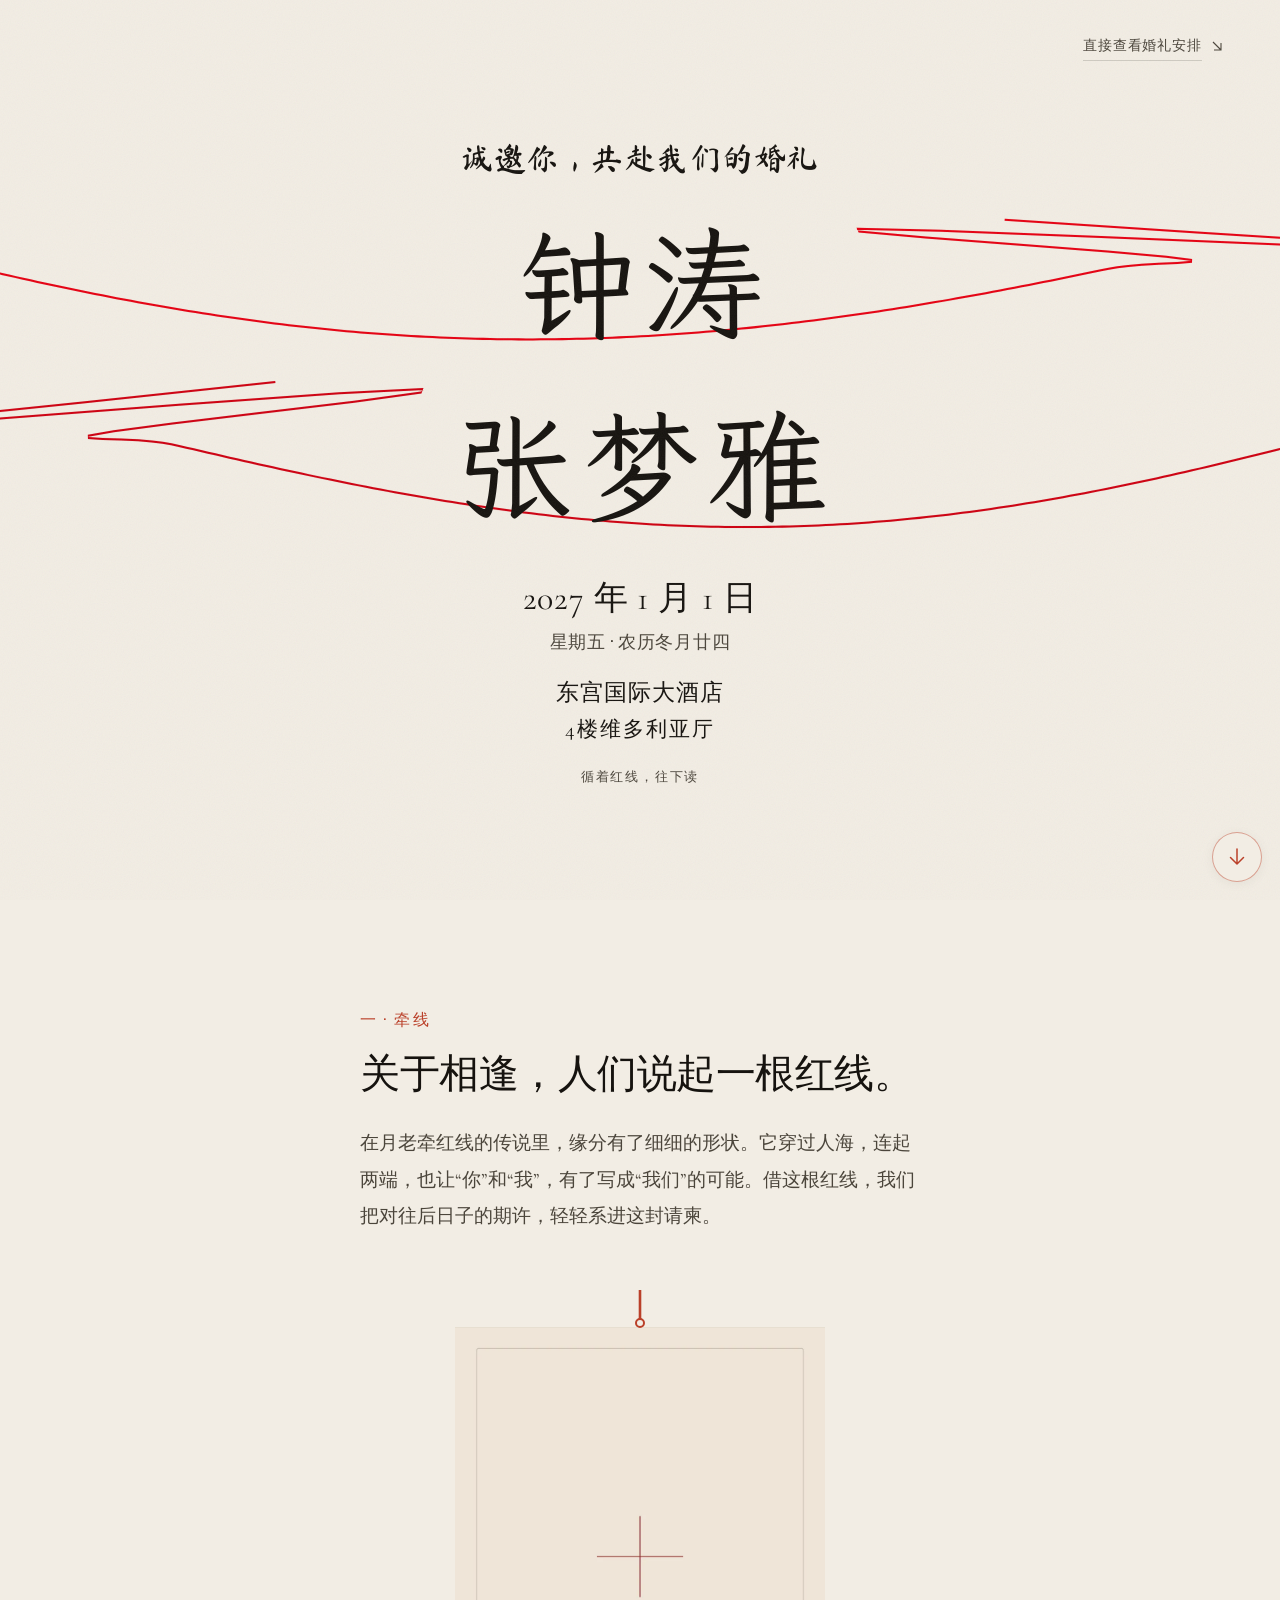
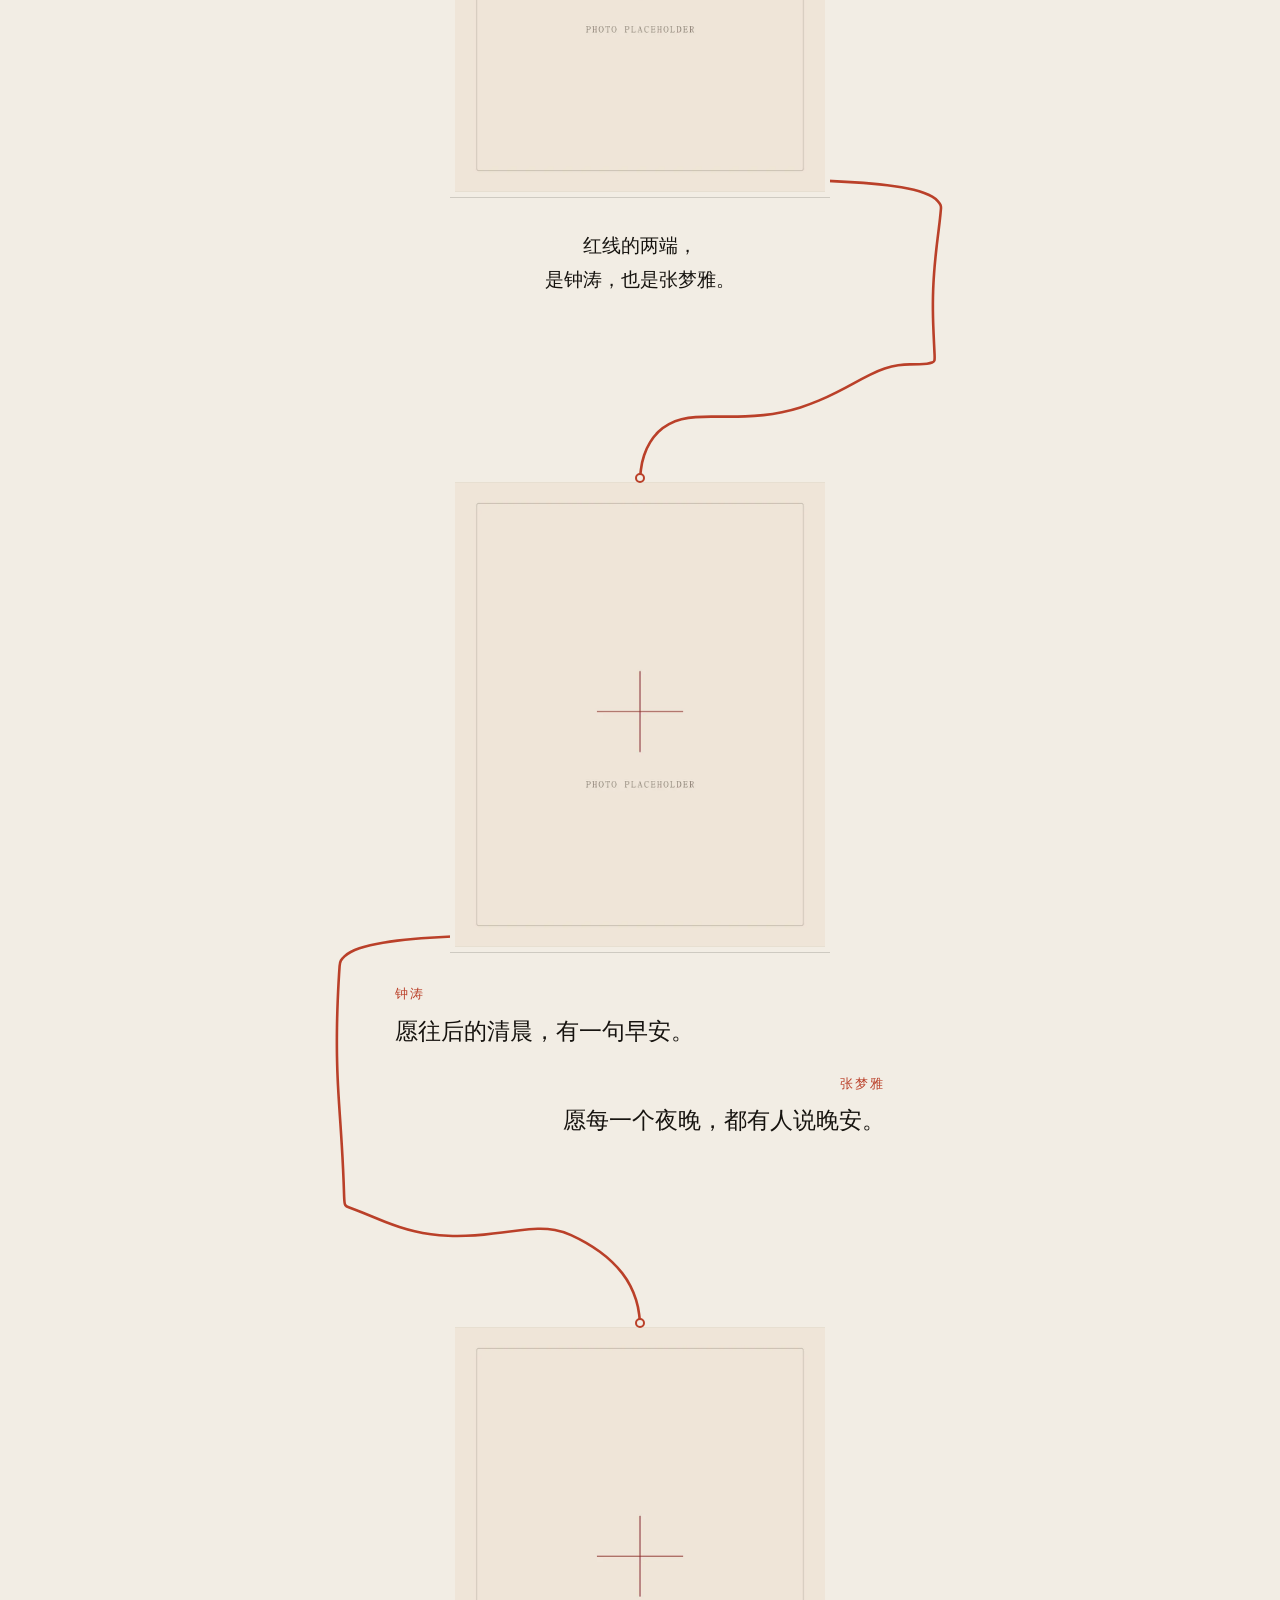
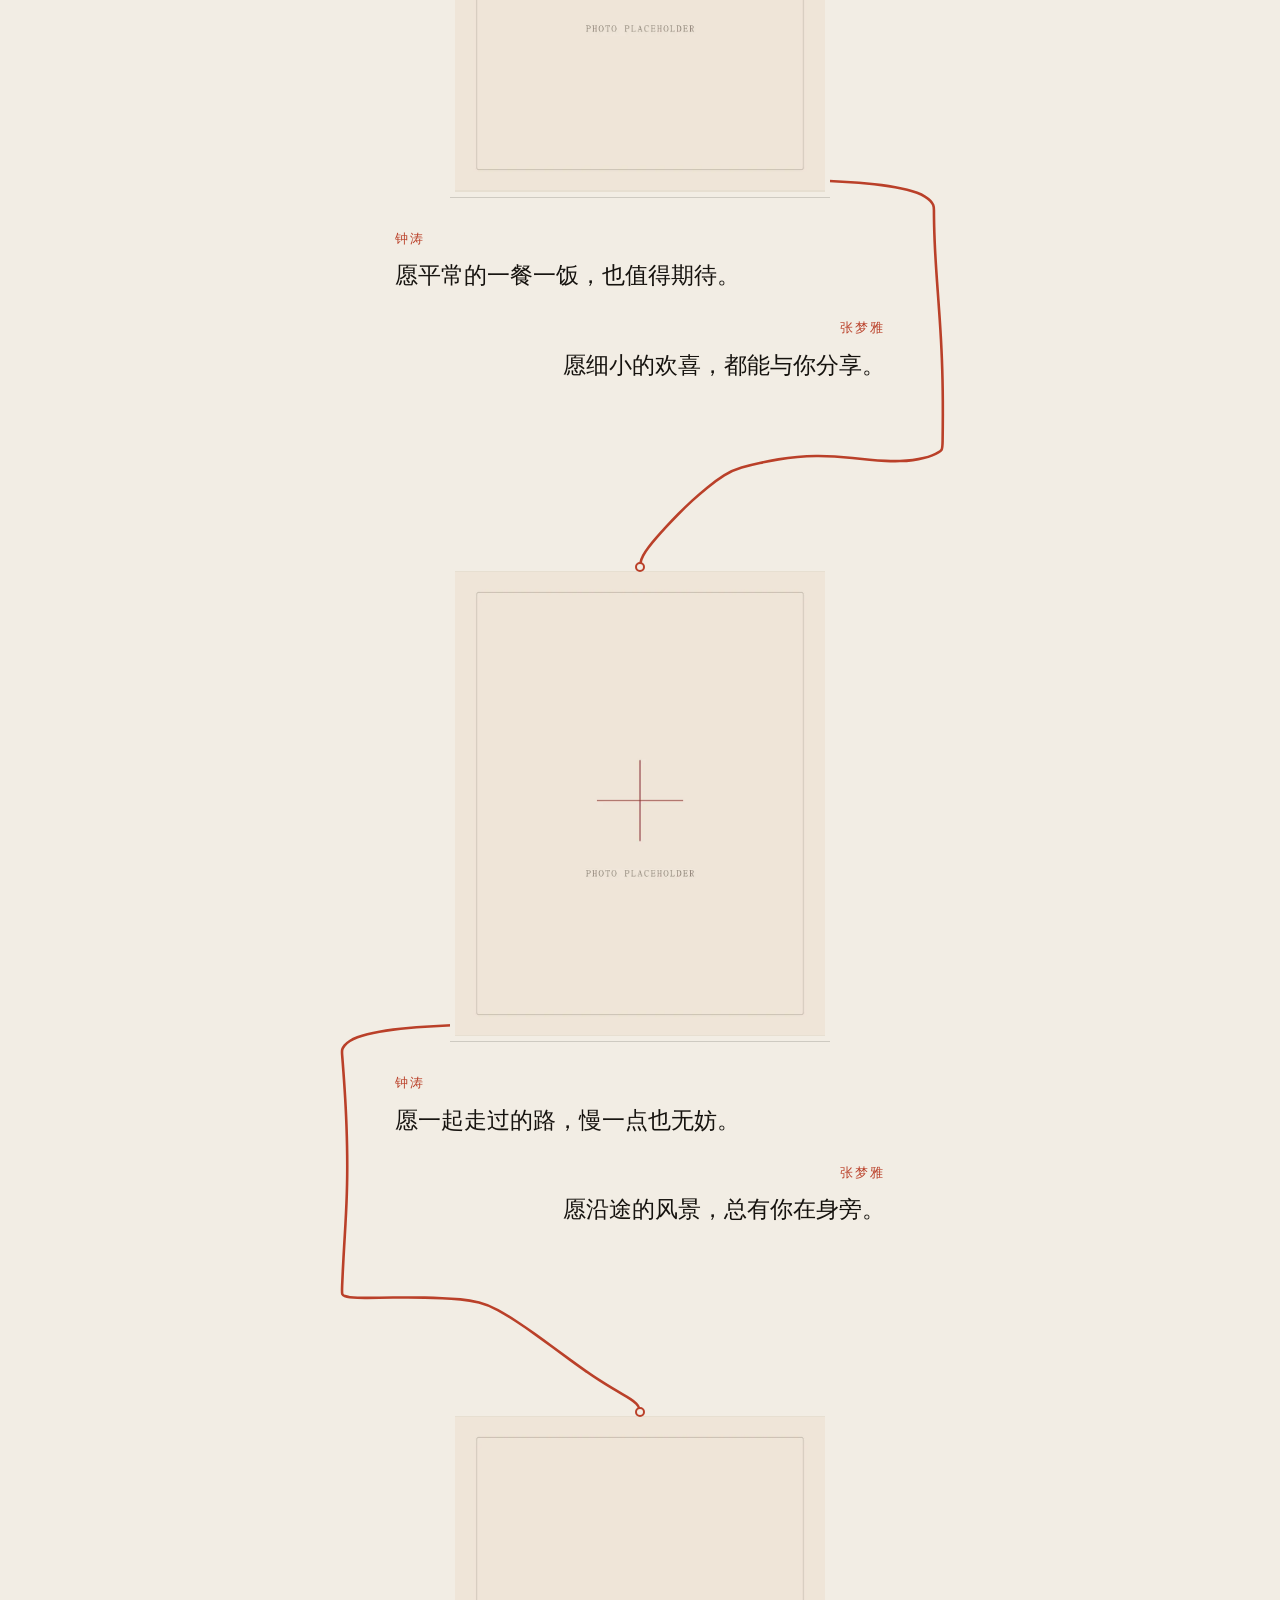
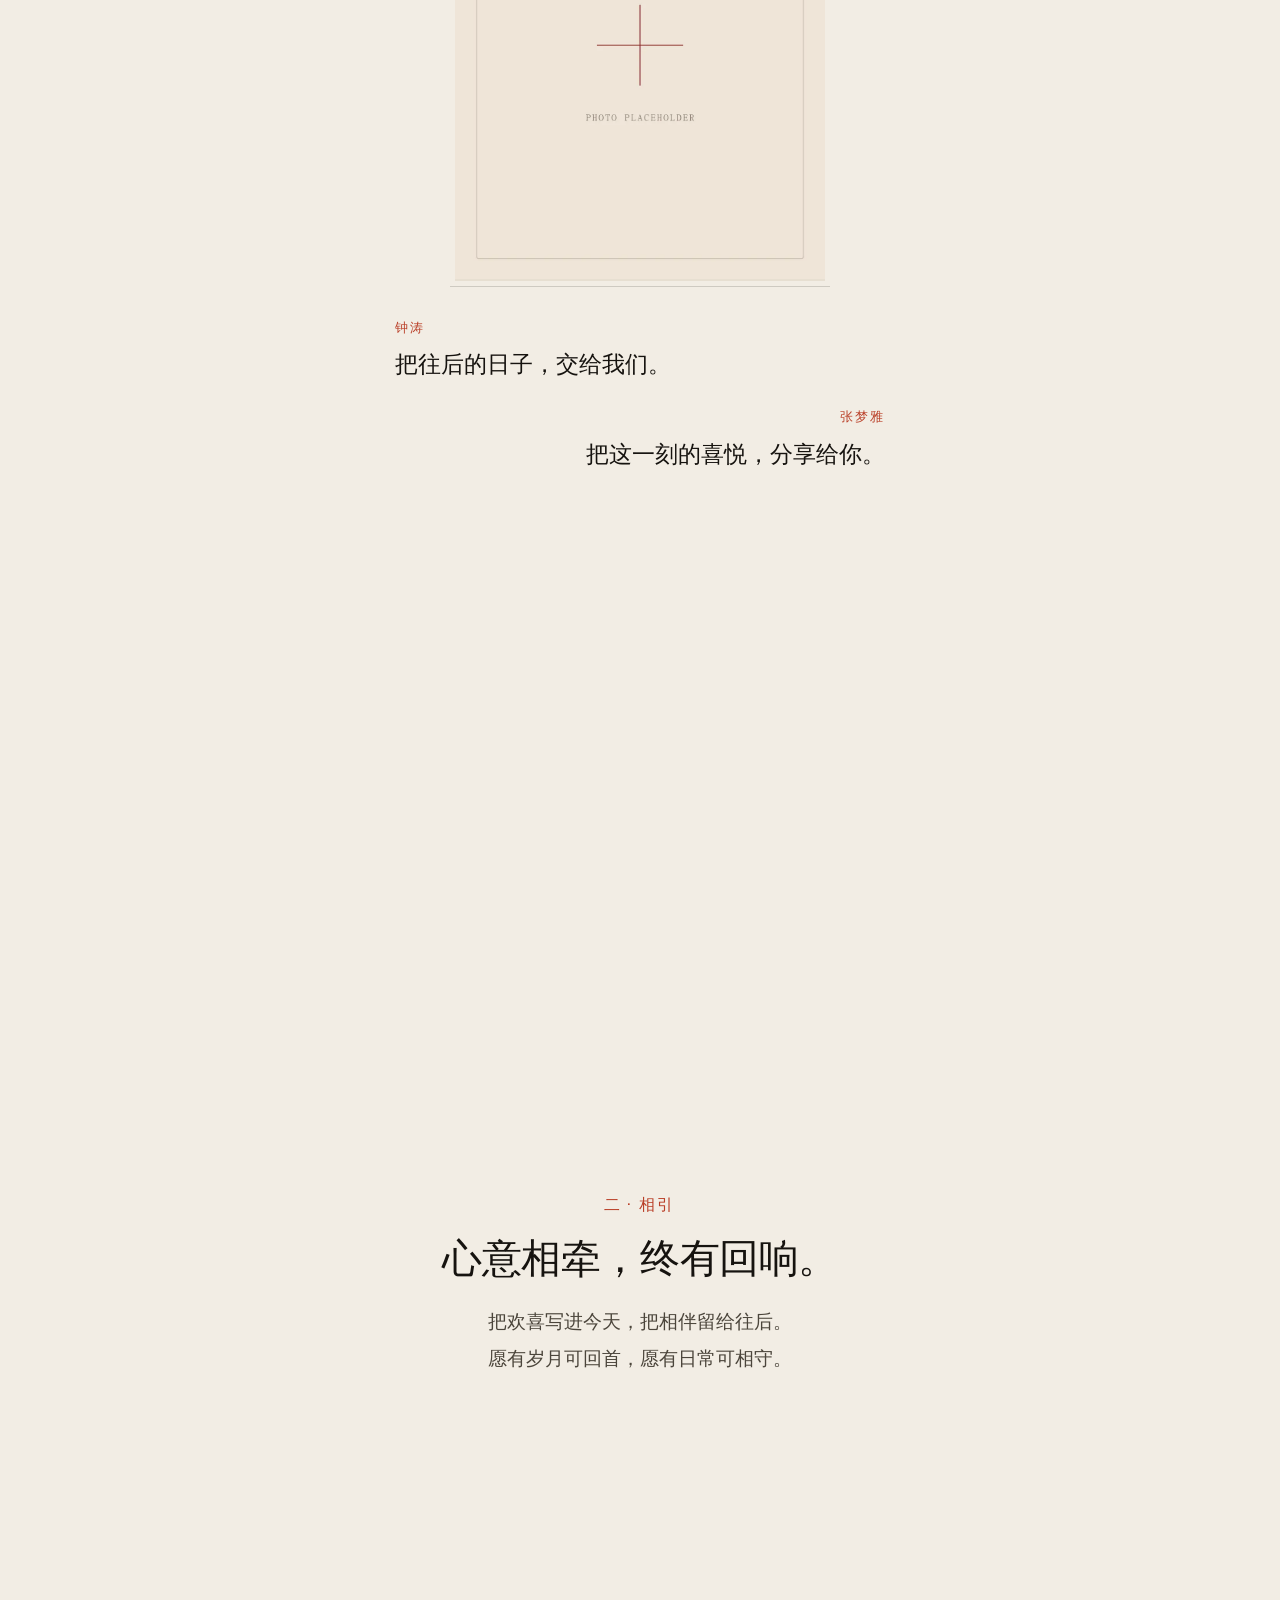
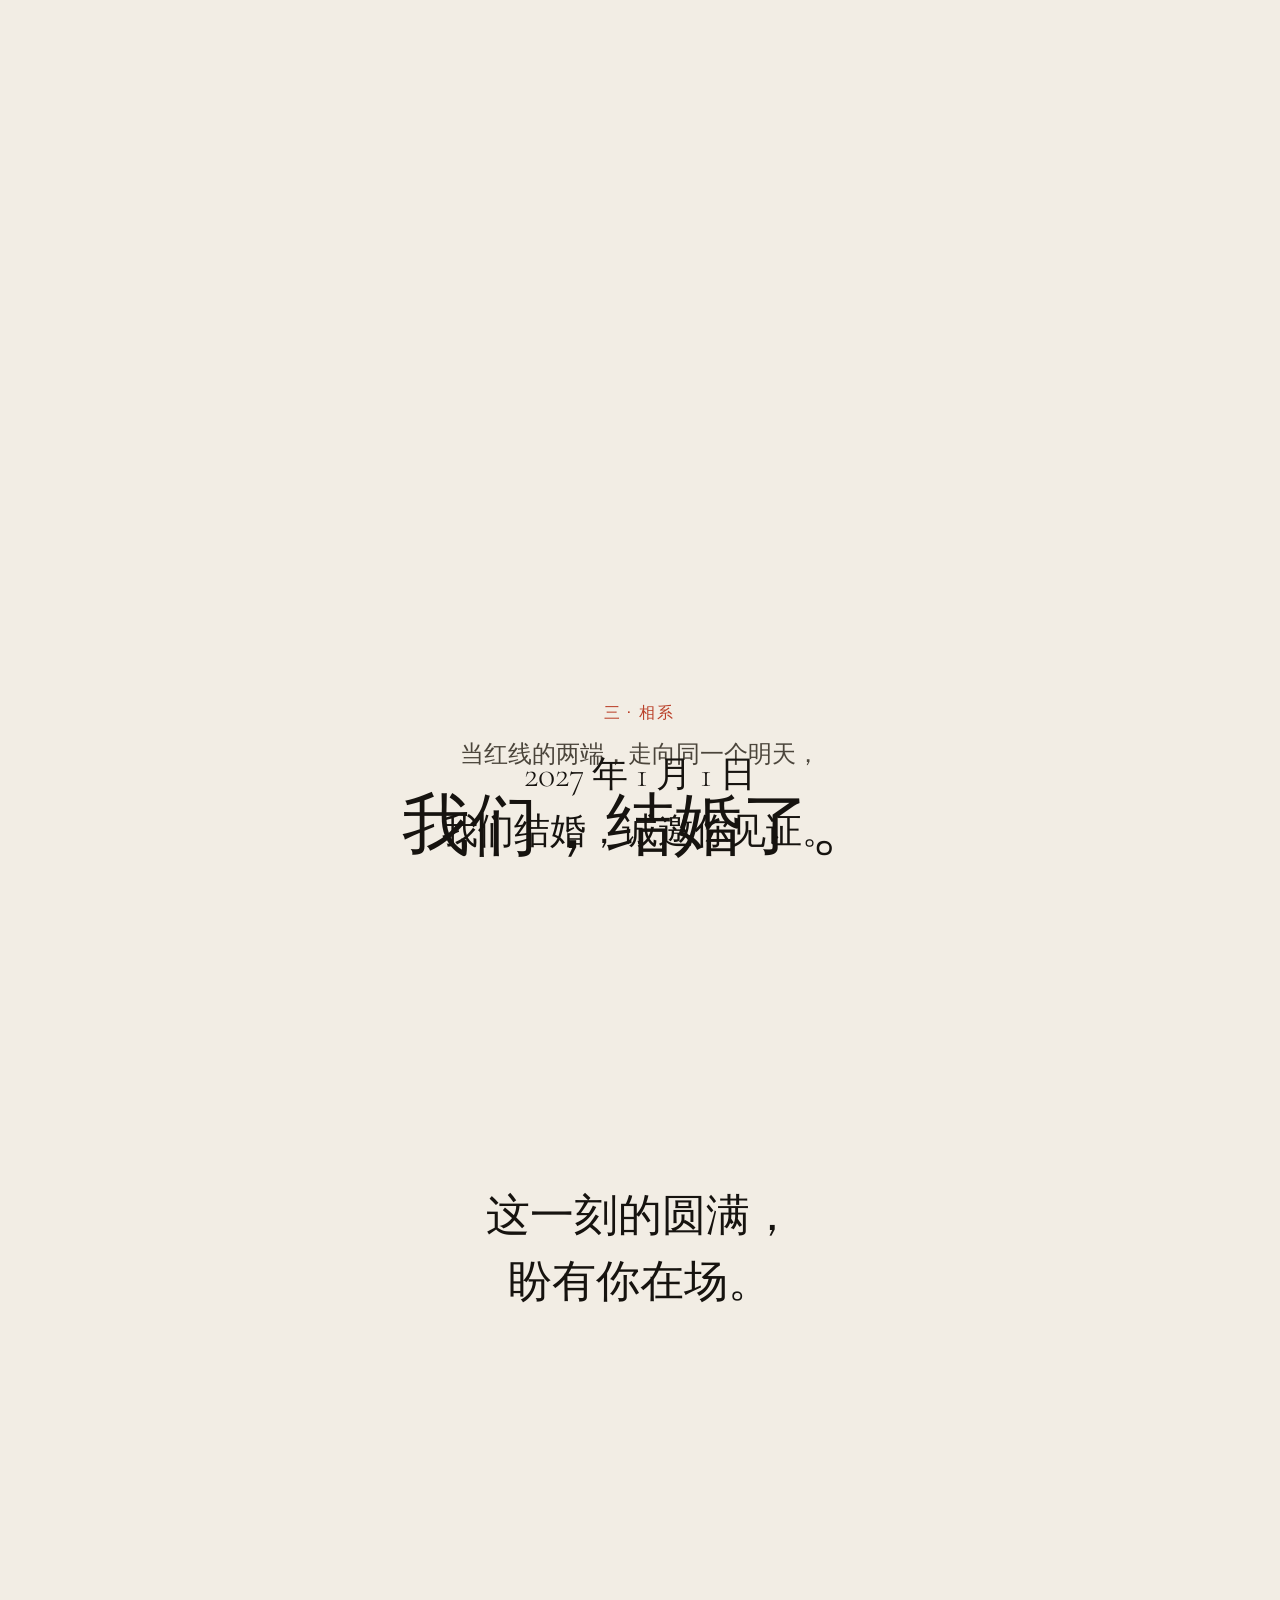
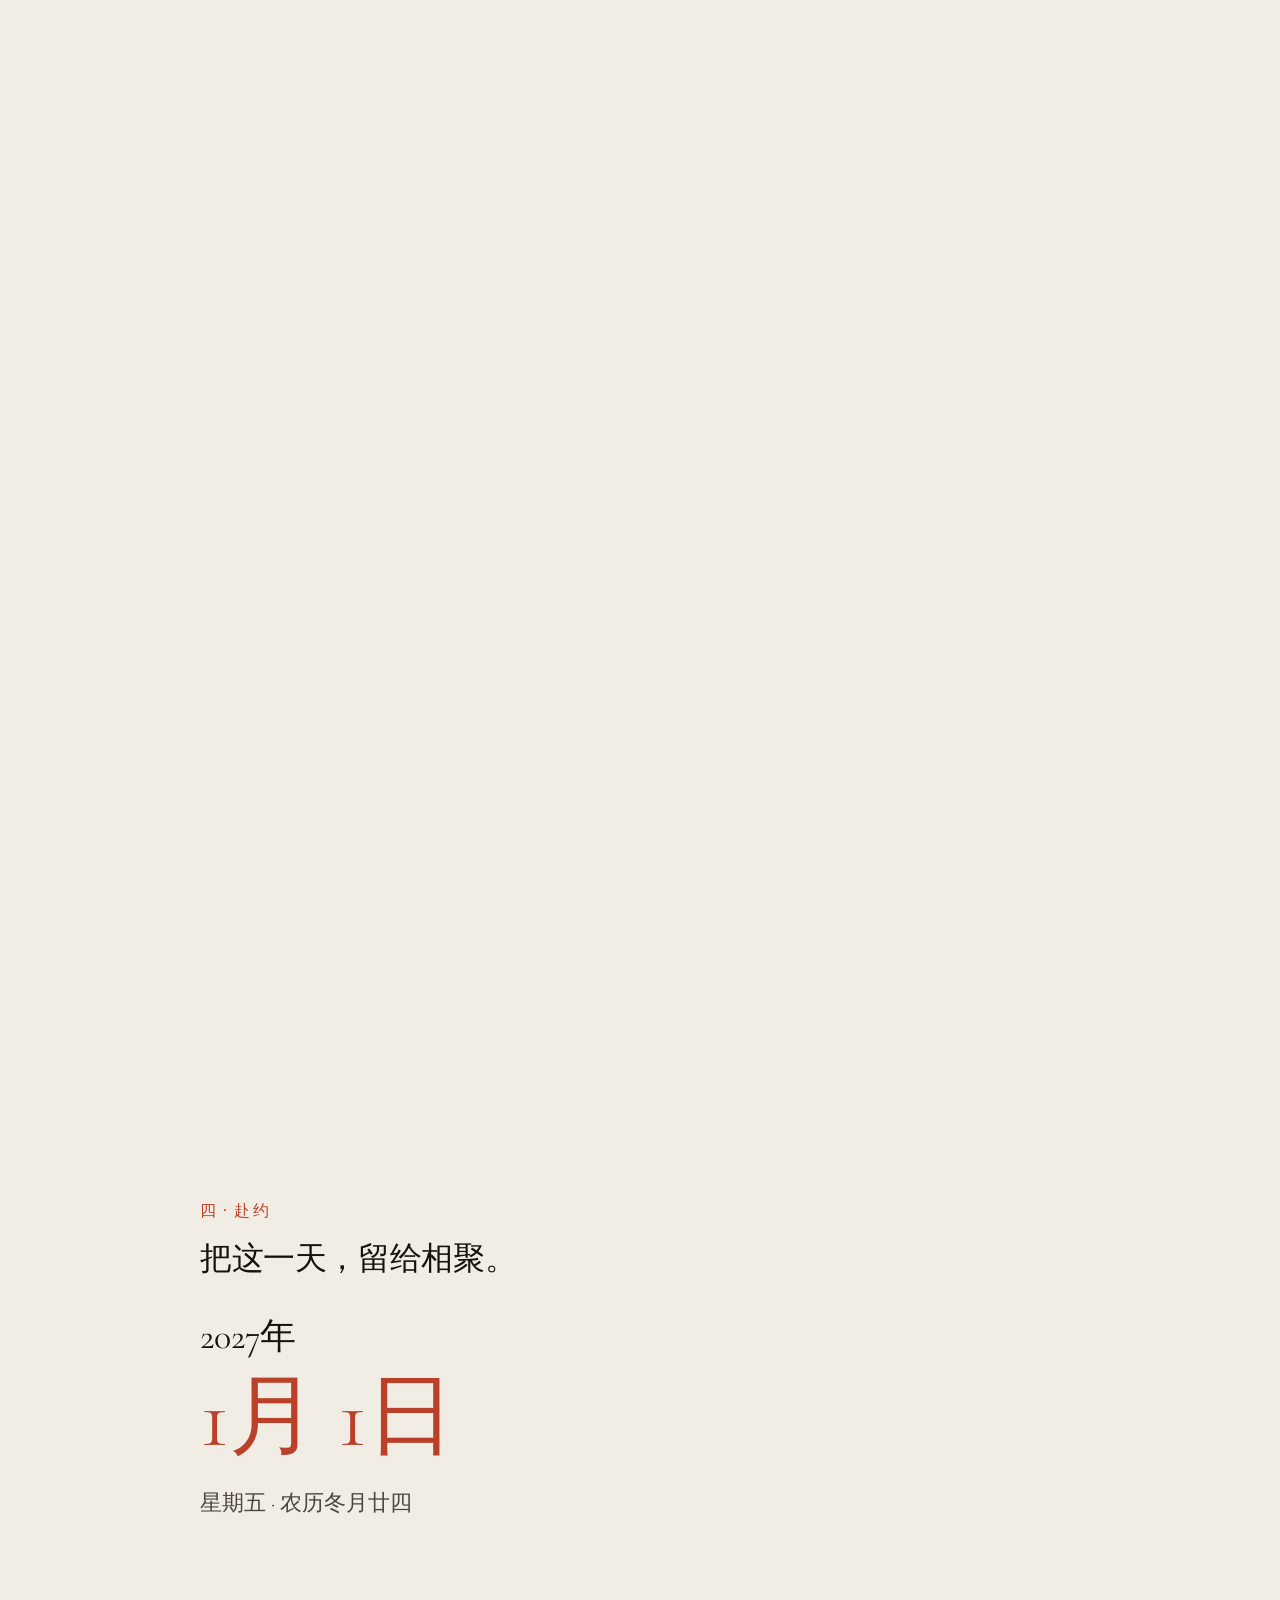
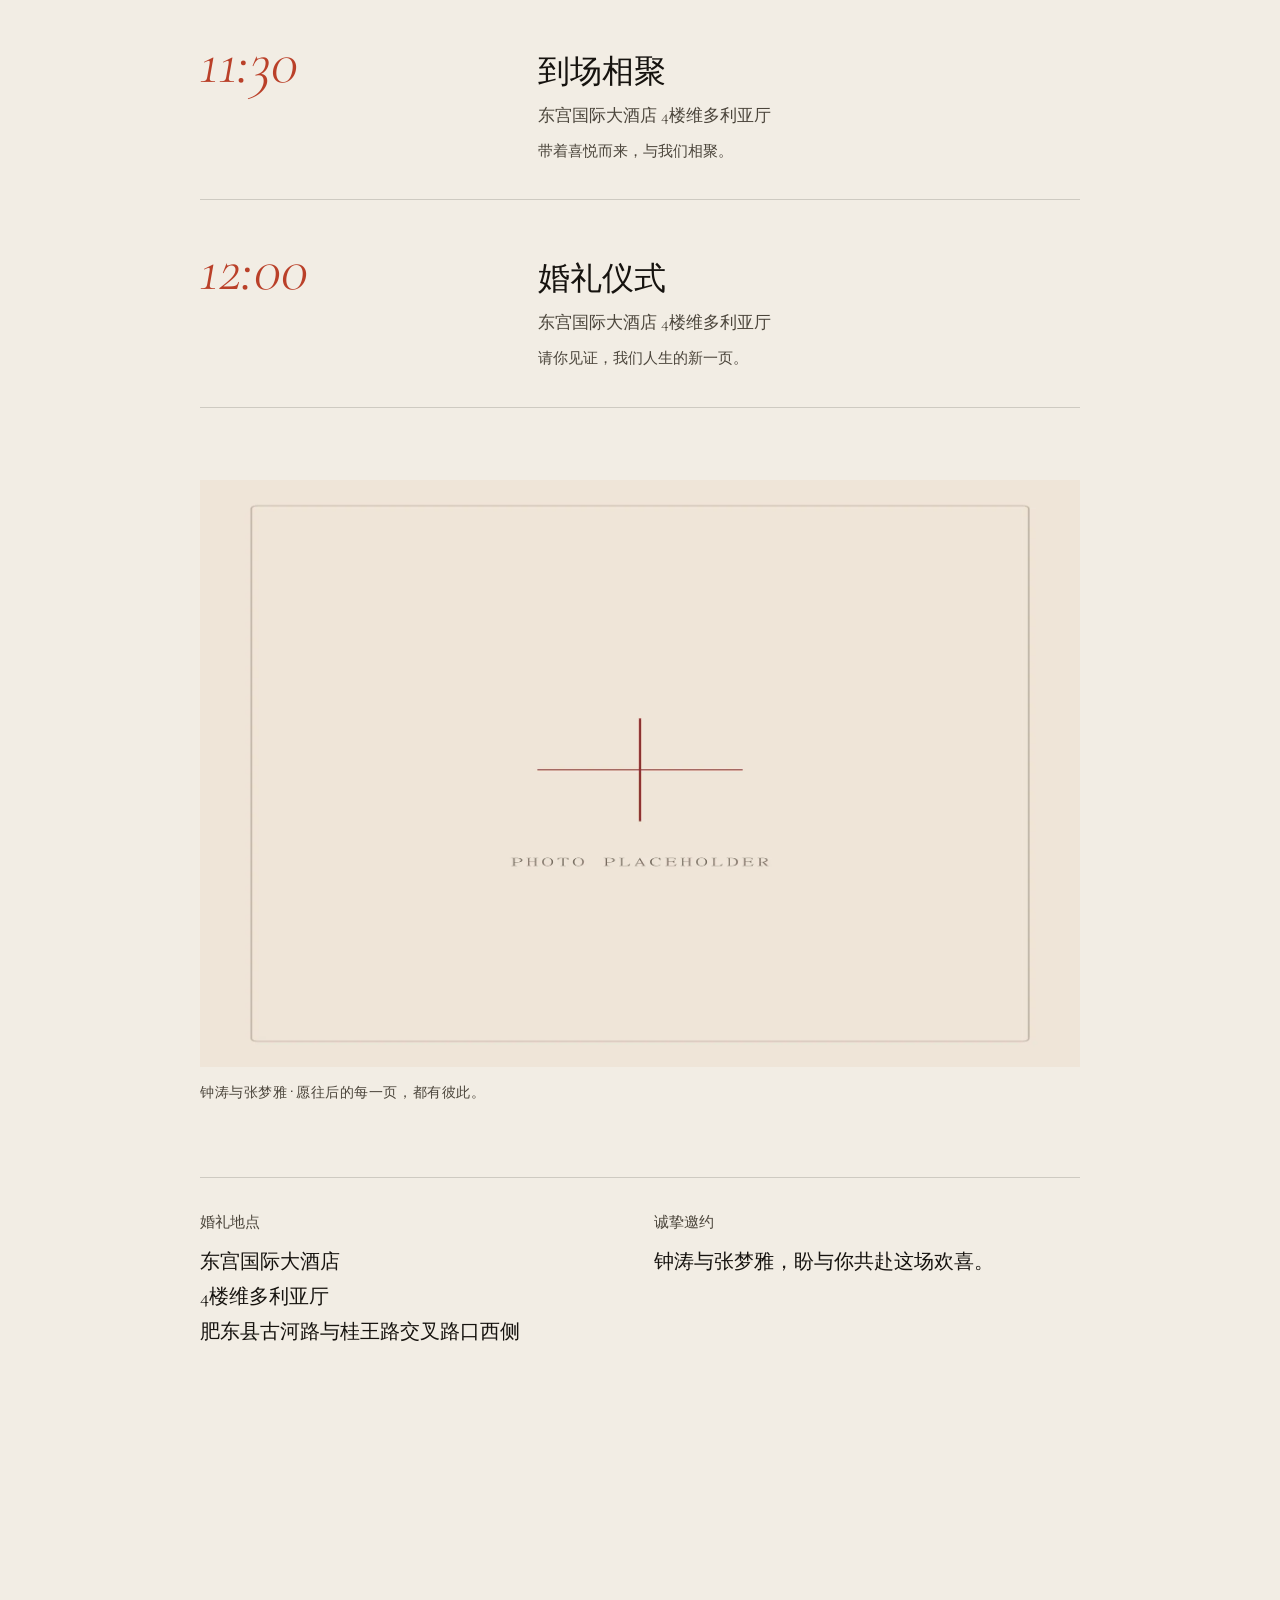
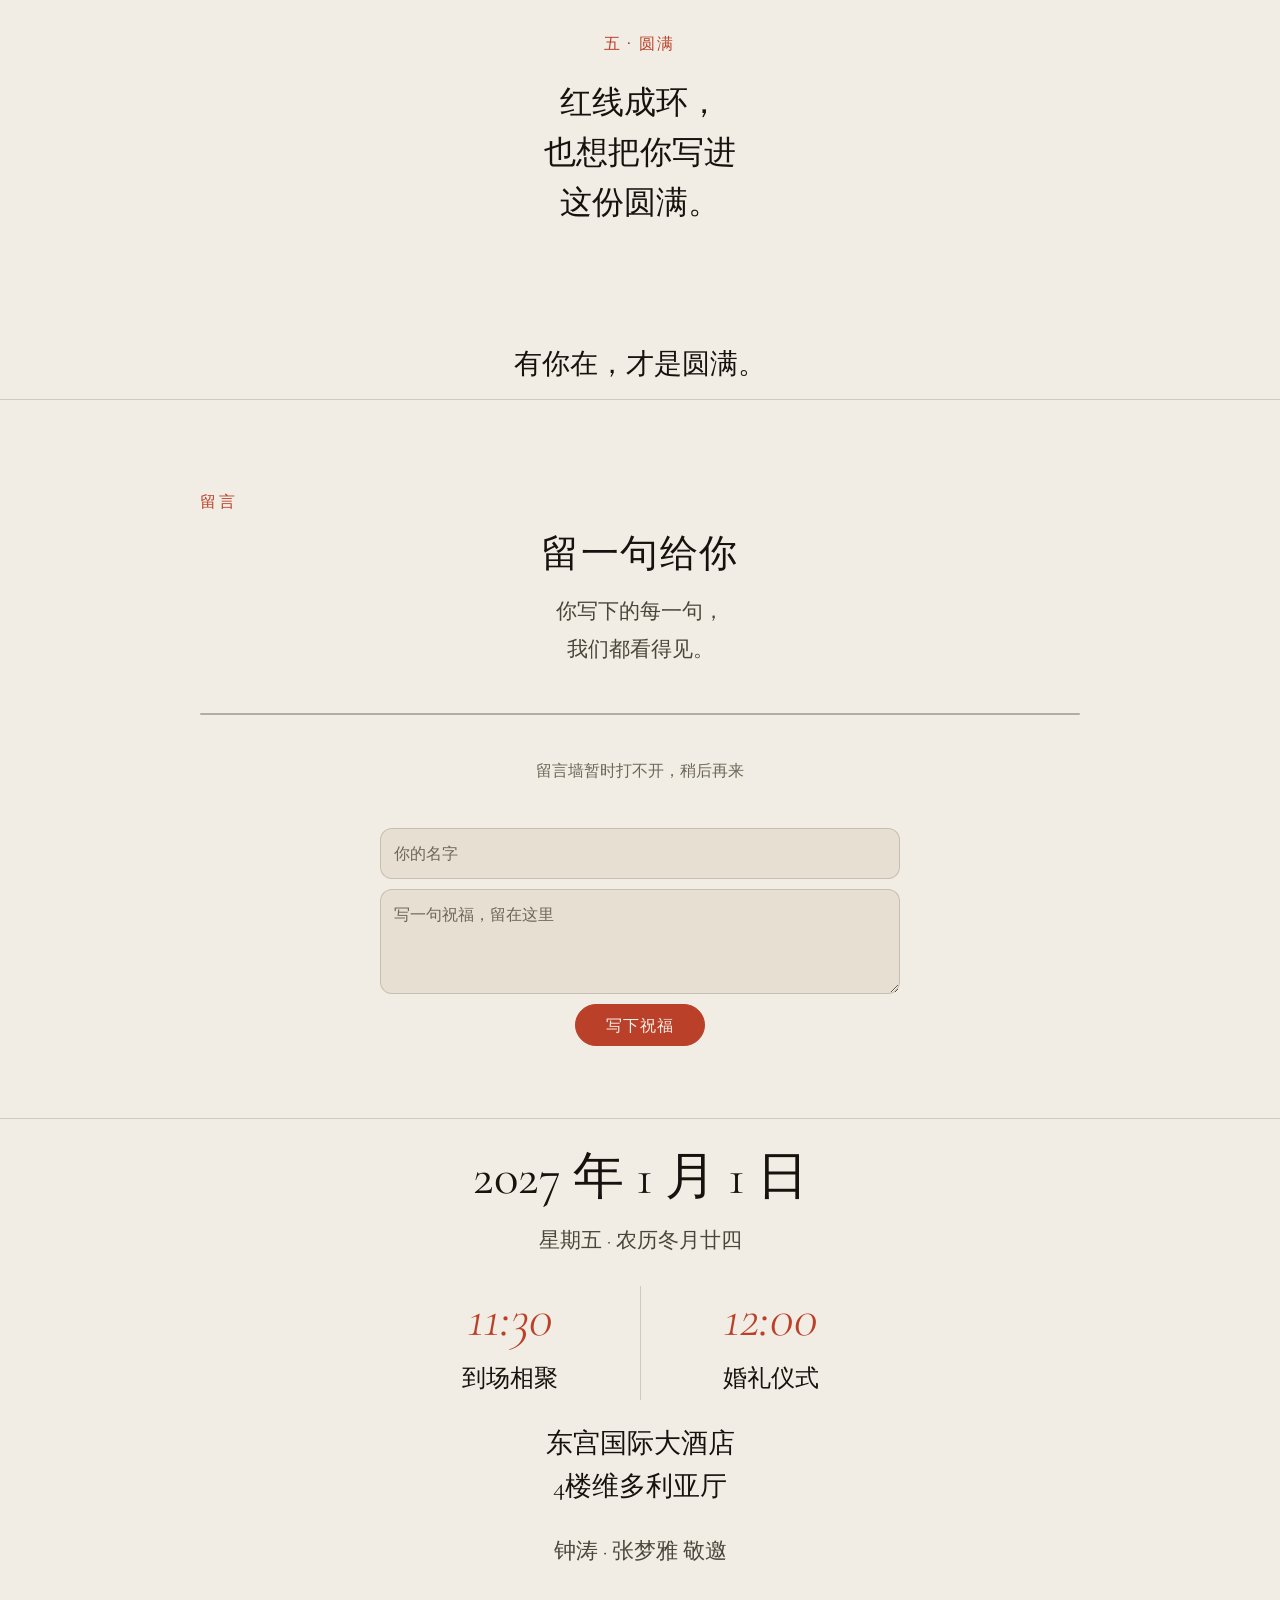
==== index.html @ 376788a3 "feat(web): 网页请柬改为「同心」主题（网页版与小程序同源）+ 接入留言墙" ====
<!doctype html>
<html lang="zh-CN">
  <head>
    <meta charset="UTF-8" />
    <meta name="viewport" content="width=device-width, initial-scale=1.0, viewport-fit=cover" />
    <link rel="icon" type="image/svg+xml" href="./favicon.svg" />
    <meta name="theme-color" content="#f2ede4" />
    <meta
      name="description"
      content="钟涛与张梦雅诚邀你共赴婚礼。2027年1月1日，星期五，农历冬月廿四。11:30到场，12:00仪式，东宫国际大酒店，肥东县古河路与桂王路交叉路口西侧。"
    />
    <link rel="preload" href="./fonts/cormorant-var.woff2" as="font" type="font/woff2" crossorigin />
    <link rel="preload" href="./fonts/instrument-var.woff2" as="font" type="font/woff2" crossorigin />
    <title>一线 · 同心｜钟涛与张梦雅的婚礼｜2027年1月1日</title>
    <script type="module" crossorigin src="./assets/index-CCJP8joa.js"></script>
    <link rel="stylesheet" crossorigin href="./assets/index-Cen8yyGe.css">
  </head>
  <body>
    <div id="root"></div>
  </body>
</html>
---- assets/index-Cen8yyGe.css ----
@font-face{font-family:Cormorant;src:url(../fonts/cormorant-var.woff2)format("woff2");font-weight:300 700;font-style:normal;font-display:swap}@font-face{font-family:Cormorant;src:url(../fonts/cormorant-var-italic.woff2)format("woff2");font-weight:300 700;font-style:italic;font-display:swap}@font-face{font-family:Instrument Sans;src:url(../fonts/instrument-var.woff2)format("woff2");font-weight:400 700;font-style:normal;font-display:swap}@property --night{syntax:"<number>";inherits:true;initial-value:0}:root{--night:0;--cut:clamp(0, calc((var(--night) - .44) / .12), 1);--mix:calc(var(--cut) * 100%);--paper-day:#f2ede4;--paper-night:#14100c;--deep-day:#e7dfd1;--deep-night:#1f1a14;--ink-day:#16130f;--ink-night:#efe8d9;--ink2-day:#4b453b;--ink2-night:#b6ad9b;--ink3-day:#6d6659;--ink3-night:#968e7d;--thread-day:#ba4029;--thread-night:#f4643f;--paper:color-mix(in oklab, var(--paper-night) var(--mix), var(--paper-day));--paper-deep:color-mix(in oklab, var(--deep-night) var(--mix), var(--deep-day));--ink:color-mix(in oklab, var(--ink-night) var(--mix), var(--ink-day));--ink-2:color-mix(in oklab, var(--ink2-night) var(--mix), var(--ink2-day));--ink-3:color-mix(in oklab, var(--ink3-night) var(--mix), var(--ink3-day));--thread:color-mix(in oklab, var(--thread-night) var(--mix), var(--thread-day));--rule:color-mix(in srgb, var(--ink) 16%, transparent);--serif:"Cormorant", "Songti SC", "STSong", "Noto Serif CJK SC", serif;--sans:"Instrument Sans", "PingFang SC", "Microsoft YaHei", system-ui, sans-serif;--measure:min(880px, 88vw);--cp:0;--tp:0;--lightningcss-light:initial;--lightningcss-dark: ;color-scheme:light;-webkit-text-size-adjust:100%}*,:before,:after{box-sizing:border-box}html{scroll-behavior:auto}body{background:var(--paper);color:var(--ink);font-family:var(--serif);font-synthesis-weight:none;margin:0;font-size:17px;line-height:1.55;transition:background-color .12s linear,color .12s linear;overflow-x:clip}body:after{content:"";z-index:60;pointer-events:none;opacity:calc(.055 * (1 - var(--night)));background-image:url("data:image/svg+xml,%3Csvg xmlns='http://www.w3.org/2000/svg' width='180' height='180'%3E%3Cfilter id='n'%3E%3CfeTurbulence type='fractalNoise' baseFrequency='0.85' numOctaves='3'/%3E%3C/filter%3E%3Crect width='180' height='180' filter='url(%23n)'/%3E%3C/svg%3E");position:fixed;inset:0}body.holding{-webkit-user-select:none;user-select:none;cursor:grabbing}::selection{background:var(--thread);color:var(--paper)}:focus-visible{outline:2px solid var(--thread);outline-offset:4px;border-radius:1px}.moon{z-index:0;pointer-events:none;opacity:clamp(0, calc((var(--night) - .66) * 3), 1);position:fixed;inset:0}.moon__disc{aspect-ratio:1;width:min(15vmin,118px);transform:translate(-50%, -50%) translateY(calc((1 - var(--tp)) * 6vh));background:radial-gradient(circle,#fcf8ecf0 0%,#f8f2e2e6 58%,#ece4cd8c 82%,#ece4cd00 100%);border-radius:50%;position:absolute;top:13%;left:74%}.moon__disc:after{content:"";background:radial-gradient(circle,#f0e8d017 0%,#f0e8d00b 34%,#f0e8d000 68%);border-radius:50%;position:absolute;inset:-180%}.stage{z-index:1;pointer-events:none;position:fixed;inset:0}.pull-backdrop{z-index:1;pointer-events:none;opacity:0;position:fixed;top:0;left:0;overflow:hidden}.pull-backdrop img{filter:blur(clamp(2px,.35vw,3px));max-width:none;position:absolute}.page{z-index:2;position:relative}.page,.colophon{opacity:calc(1 - 4 * var(--cut) * (1 - var(--cut)))}.skip{z-index:80;background:var(--ink);color:var(--paper);font:500 12px/1 var(--sans);letter-spacing:.1em;text-transform:uppercase;padding:10px 16px;text-decoration:none;position:fixed;top:12px;left:12px;transform:translateY(-160%)}.skip:focus{transform:none}.chapter{padding-inline:max(20px, env(safe-area-inset-left));flex-direction:column;align-items:center;display:flex;position:relative}.hold{grid-template-columns:minmax(0,1fr);align-content:center;place-items:center;width:100%;min-height:100svh;display:grid;position:sticky;top:0}.meta{font:500 11px/1.4 var(--sans);letter-spacing:.22em;text-transform:uppercase;color:var(--ink-3);margin:0}.index{font:400 16px/1.4 var(--sans);letter-spacing:.16em;color:var(--thread);margin:0 0 .9rem}.lead{letter-spacing:-.012em;text-wrap:balance;margin:0;font-size:clamp(1.5rem,3.4vw,2.5rem);font-weight:300;line-height:1.45}.body{color:var(--ink-2);max-width:34em;font-size:clamp(1.02rem,1.5vw,1.2rem);line-height:1.9}.visually-hidden{clip-path:inset(50%);white-space:nowrap;width:1px;height:1px;margin:-1px;padding:0;position:absolute;overflow:hidden}.overture{justify-content:center;min-height:100svh;padding-block:clamp(32px,7svh,72px)}.overture__inner{text-align:center;justify-items:center;gap:clamp(24px,5svh,48px);width:min(880px,88vw);display:grid}.overture .meta{font:500 clamp(21px, 3vw, 28px)/1.6 var(--serif);letter-spacing:.07em;color:var(--ink)}.names{gap:clamp(32px,6svh,64px);width:100%;margin:0;display:grid}.names__row{justify-content:center;display:flex}.name{letter-spacing:.12em;text-indent:.12em;white-space:nowrap;font-size:clamp(50px,11.5vw,112px);font-weight:300;line-height:1.2}.overture__meta{justify-items:center;gap:1rem;display:grid}.overture__date{font:500 clamp(20px, 2.4vw, 25px)/1.6 var(--sans);color:var(--ink);gap:.5em;margin:0;display:grid}.overture__venue{font-family:var(--serif);font-size:clamp(20px,2.2vw,24px);line-height:1.6}.hint{font:400 15px/1.6 var(--sans);letter-spacing:.1em;color:var(--ink-2);margin:0}.jump{font:500 15px/1.6 var(--sans);letter-spacing:.08em;color:var(--ink-2);border-bottom:1px solid var(--rule);padding:5px 0;text-decoration:none}.jump:hover{color:var(--thread);border-color:var(--thread)}.thread{gap:36px;padding-block:clamp(60px,12svh,120px) 12svh}.thread__head{width:min(560px,86vw)}.legend{margin-top:1.4rem}.thread__story{width:min(620px,100%);padding-top:32px;position:relative}.thread__cord{pointer-events:none;width:100%;height:100%;color:var(--thread);position:absolute;inset:0}.thread__moment{justify-items:center;gap:32px;padding-bottom:clamp(144px,20svh,192px);display:grid;position:relative}.thread__moment:last-child{padding-bottom:0}.thread__photo{aspect-ratio:4/5;border:5px solid var(--paper);background:var(--paper-deep);width:min(78vw,380px);box-shadow:0 1px 0 var(--rule);margin:0;position:relative}.thread__photo img{object-fit:contain;width:100%;height:100%;display:block}.thread__pin{z-index:1;border:2px solid var(--thread);background:var(--paper);border-radius:50%;width:10px;height:10px;position:absolute;top:-9px;left:calc(50% - 5px)}.thread__aside{text-align:center;white-space:pre-line;width:80%;margin:0;font-size:19px;line-height:1.8}.pair{gap:22px;width:min(490px,80%);display:grid}.voice{margin:0;font-size:clamp(19px,2.7vw,23px);font-weight:300;line-height:1.75}.voice--a{text-align:left}.voice--b{text-align:right}.voice__who{font:500 13px/1.5 var(--sans);letter-spacing:.16em;color:var(--thread);margin-bottom:.5rem;display:block}.pull{min-height:175svh}.pull__inner{text-align:center;justify-items:center;gap:clamp(28px,4svh,48px);width:min(720px,88vw);padding-block:4svh;display:grid}.pull__photo{touch-action:pan-y pinch-zoom;-webkit-user-select:none;user-select:none;width:100%;height:clamp(240px,52svh,480px);position:relative}.pull__handle{touch-action:pan-y;cursor:grab;position:absolute;inset:0}.pull__note{font:400 clamp(14px, 1.3vw, 18px)/1.6 var(--serif);letter-spacing:.06em;color:var(--thread);white-space:nowrap;pointer-events:none;opacity:0;will-change:transform, opacity;margin:0;position:fixed;top:0;left:0}.pull__copy{width:100%;max-width:620px}.pull__copy .body{white-space:pre-line;margin:1rem auto 0}.caption{font:400 14px/1.7 var(--sans);letter-spacing:.04em;color:var(--ink-2)}.tie{min-height:235svh}.tie__inner{text-align:center;grid-template-columns:minmax(0,1fr);justify-items:center;gap:12px;width:min(760px,92vw);padding-block:clamp(20px,4svh,40px);display:grid}.tie__inner>.index{margin-bottom:0}.tie__stack{align-items:center;width:100%;min-height:112px;display:grid}.tie__stack>*{grid-area:1/1}.tie__first{opacity:clamp(0, calc(3.34 - var(--tp) * 8.34), 1);justify-items:center;gap:10px;display:grid}.tie__before{color:var(--ink-2);margin:0;font-size:clamp(17px,2.6vw,24px)}.tie__headline{text-wrap:balance;transform:scale(calc(1 + var(--tp) * .04));margin:0;font-size:clamp(34px,9vw,68px);font-weight:300;line-height:1.3}.tie__merged{white-space:pre-line;opacity:clamp(0, calc(var(--tp) * 7.15 - 3), 1);margin:0;font-size:clamp(24px,4.5vw,36px);font-weight:300;line-height:1.6}.tie__knot{width:min(96vw,1000px);height:clamp(200px,32svh,300px)}.tie__after{font:400 clamp(36px, 5vw, 44px)/1.5 var(--serif);white-space:pre-line;color:var(--ink);opacity:clamp(0, calc(var(--tp) * 7.15 - 3.9), 1);margin:0}.day{gap:clamp(40px,8svh,72px);padding-block:14svh 16svh}.day__head{width:var(--measure)}.day__head .lead{font-size:clamp(24px,3.5vw,32px)}.day__date{gap:18px;margin:32px 0 0;display:grid}.day__date time{gap:6px;display:grid}.day__year{font-size:clamp(26px,4vw,36px);line-height:1.3}.day__monthday{color:var(--thread);font-size:clamp(54px,13vw,88px);line-height:1.15}.day__calendar{color:var(--ink-2);font-size:clamp(18px,2.5vw,22px)}.schedule{width:var(--measure);margin:0;padding:0;list-style:none;display:grid}.row{border-top:1px solid var(--rule);grid-template-columns:minmax(100px,.55fr) 1fr;align-items:baseline;column-gap:clamp(16px,4vw,40px);padding:clamp(26px,4svh,42px) 0;display:grid}.row:last-child{border-bottom:1px solid var(--rule)}.row[data-active="1"]{border-top-color:#0000}.row__time{font-variant-numeric:lining-nums;letter-spacing:.01em;color:var(--thread);white-space:nowrap;font:italic 500 clamp(38px,7vw,62px)/1.1 Cormorant,Georgia,serif}.row__name{font-size:clamp(23px,3.8vw,32px);font-weight:300;line-height:1.45;display:block}.row__where{color:var(--ink-2);margin-top:.4em;font-size:17px;display:block}.row__note{font:400 15px/1.7 var(--sans);color:var(--ink-2);margin-top:.6em;display:block}.plate{width:var(--measure);gap:.9rem;margin:0;display:grid}.plate__frame{background:var(--paper-deep);aspect-ratio:1920/1281;position:relative;overflow:hidden}.plate__frame img{object-fit:cover;width:100%;height:100%;display:block}.facts{width:var(--measure);border-top:1px solid var(--rule);grid-template-columns:repeat(auto-fit,minmax(230px,1fr));gap:28px;margin:0;padding-top:2rem;display:grid}.fact dt{font:500 15px/1.6 var(--sans);color:var(--ink-2);margin-bottom:.7rem}.fact dd{margin:0;font-size:20px;line-height:1.75}.ring{padding-block:clamp(80px,14svh,140px) 12px}.ring__inner{text-align:center;justify-items:center;width:100%;display:grid}.ring__message{width:min(58vw,260px);padding-block:12px}.ring__message .index{margin-bottom:24px}.ring__lead{white-space:pre-line;margin:0;font-size:clamp(24px,4vw,32px);font-weight:300;line-height:1.55}.ring__closing{margin:clamp(72px,12svh,104px) 0 0;font-size:clamp(20px,3vw,28px)}.colophon{z-index:2;padding:20px 20px max(88px, calc(64px + env(safe-area-inset-bottom)));text-align:center;border-top:1px solid var(--rule);position:relative}.colophon p{margin:0;font-size:19px;line-height:1.8}.colophon .colophon__date{font:400 clamp(28px, 6.5vw, 38px)/1.5 var(--serif)}.colophon .colophon__calendar{color:var(--ink-2);margin-top:6px;font-size:16px}.colophon__schedule{grid-template-columns:repeat(2,minmax(0,1fr));width:min(360px,100%);margin:26px auto 22px;display:grid}.colophon__schedule p+p{border-left:1px solid var(--rule)}.colophon__schedule time{color:var(--thread);font:italic 500 38px/1.2 Cormorant,Georgia,serif;display:block}.colophon__schedule span{margin-top:6px;font-size:18px;display:block}.colophon .colophon__venue{font-size:20px;line-height:1.6}.colophon .colophon__signature{color:var(--ink-2);margin-top:24px;font-size:17px}@media (width>=800px){.colophon .colophon__date{font-size:clamp(42px,4vw,56px)}.colophon .colophon__calendar{font-size:21px}.colophon__schedule{width:min(520px,100%)}.colophon__schedule time{font-size:54px}.colophon__schedule span{font-size:24px}.colophon .colophon__venue{font-size:27px}.colophon .colophon__signature{font-size:22px}}@media (width<=640px) and (orientation:portrait){.pull__photo{aspect-ratio:4/5;height:auto}}@media (pointer:coarse){.pull__handle{height:var(--pull-touch-height,calc(10svh + 12px));top:30%;bottom:auto;transform:translateY(-50%)}}@media (width<=799px),(pointer:coarse){.colophon{padding-bottom:max(58.667px, calc(38px + env(safe-area-inset-bottom)))}}@media (height<=680px){.overture{padding-block:24px}.overture__inner{gap:20px}.names{gap:28px}.name{font-size:clamp(46px,9vw,70px)}.overture__meta{gap:10px}.overture__date,.overture__venue{font-size:18px}.pull__inner{gap:20px;padding-block:20px}.pull__copy .body{font-size:17px;line-height:1.7}.tie__inner{gap:8px;padding-block:16px}.tie__stack{min-height:100px}}@media (orientation:landscape) and (height<=500px){.hold{position:relative}.pull,.tie{min-height:0}.pull__photo{width:min(100%,97.5svh);height:65svh}}@media (prefers-reduced-motion:reduce){html{scroll-behavior:auto}*,:before,:after{transition-duration:.001ms!important;animation-duration:.001ms!important;animation-iteration-count:1!important}.tie__first{display:none}.tie__merged,.tie__after{opacity:1}}.guestbook{z-index:2;border-top:1px solid var(--rule);background:var(--paper);padding:clamp(64px,10svh,110px) 20px clamp(48px,8svh,80px);position:relative}.guestbook__inner{width:var(--measure);margin:0 auto}.guestbook__title{font:300 clamp(26px, 5vw, 38px)/1.5 var(--serif);text-align:center;letter-spacing:.04em;margin:0}.guestbook__lead{text-align:center;white-space:pre-line;color:var(--ink-2);margin:10px 0 0;font-size:18px;line-height:1.8}.guestbook__list{background:var(--rule);border:1px solid var(--rule);border-radius:14px;gap:1px;margin:clamp(28px,5svh,44px) 0 0;padding:0;list-style:none;display:grid;overflow:hidden}.guestbook__item{background:var(--paper);padding:14px 16px}.guestbook__item-text{white-space:pre-wrap;overflow-wrap:anywhere;margin:0;font-size:17px;line-height:1.75}.guestbook__item-meta{color:var(--ink-3);align-items:baseline;gap:10px;margin:8px 0 0;font-size:13px;display:flex}.guestbook__pin{letter-spacing:.08em;color:var(--thread);border:1px solid var(--thread);border-radius:999px;padding:0 6px;font-size:11px}.guestbook__time{margin-left:auto}.guestbook__note{text-align:center;color:var(--ink-3);margin:clamp(28px,5svh,44px) 0 0;font-size:16px}.guestbook__form{margin:clamp(28px,5svh,44px) 0 0;gap:10px;max-width:520px;margin-inline:auto;display:grid}.guestbook__input,.guestbook__textarea{width:100%;font:400 16px/1.7 var(--sans);color:var(--ink);background:var(--paper-deep);border:1px solid var(--rule);appearance:none;border-radius:12px;padding:11px 13px;transition:border-color .16s}.guestbook__textarea{resize:vertical;min-height:92px}.guestbook__input::placeholder,.guestbook__textarea::placeholder{color:var(--ink-3)}.guestbook__input:focus,.guestbook__textarea:focus{border-color:var(--thread);outline:none}.guestbook__submit{font:500 16px/1 var(--sans);letter-spacing:.06em;color:#f7f2e9;background:var(--thread);border:1px solid var(--thread);cursor:pointer;border-radius:999px;justify-self:center;padding:12px 30px;transition:opacity .16s}.guestbook__submit:disabled{opacity:.55;cursor:default}.guestbook__status{text-align:center;color:var(--ink-3);margin:0;font-size:14px}@media (width>=800px){.guestbook__item-text{font-size:19px}.guestbook__lead{font-size:21px}}@font-face{font-family:Cover WenKai;src:url(../fonts/cover-wenkai.woff2)format("woff2");font-weight:400;font-style:normal;font-display:swap;unicode-range:U+5F20,U+68A6,U+6D9B,U+949F,U+96C5}@font-face{font-family:Cover Brush;src:url(../fonts/cover-brush.woff2)format("woff2");font-weight:400;font-style:normal;font-display:swap;unicode-range:U+4EEC,U+4F60,U+5171,U+5A5A,U+6211,U+7684,U+793C,U+8BDA,U+8D74,U+9080,U+FF0C}.chapter.overture{padding-block:max(88px, calc(env(safe-area-inset-top) + 72px)) max(64px, calc(env(safe-area-inset-bottom) + 48px))}.overture .overture__inner{gap:clamp(24px,4svh,40px);width:min(880px,100%)}.overture .meta{letter-spacing:.015em;text-wrap:balance;font-family:Cover Brush,Kaiti SC,KaiTi,serif;font-size:clamp(23px,5.8vw,32px);font-weight:400;line-height:1.4}.overture .names{gap:clamp(32px,5svh,52px)}.overture .name{letter-spacing:.055em;text-indent:.055em;font-synthesis:none;font-family:Cover WenKai,Kaiti SC,KaiTi,serif;font-size:clamp(72px,21.5vw,120px);font-weight:400;line-height:1.15}.overture .overture__meta{gap:clamp(16px,2.2svh,22px)}.overture .overture__date{font-family:var(--serif);gap:6px;font-weight:400;line-height:1.4}.overture__date time{letter-spacing:.025em;white-space:nowrap;font-size:clamp(26px,6.8vw,34px)}.overture__calendar{font:400 clamp(16px, 4.1vw, 18px)/1.5 var(--sans);color:var(--ink-2);letter-spacing:.04em;white-space:nowrap}.overture .overture__venue{font:400 clamp(19px, 4.9vw, 23px)/1.55 var(--serif);letter-spacing:.045em;white-space:nowrap;gap:2px;margin:0;display:grid}.overture__room{letter-spacing:.09em;font-size:.92em}.overture .hint{letter-spacing:.14em;font-size:13px}.overture .overture__jump{top:max(14px, env(safe-area-inset-top));right:max(16px, env(safe-area-inset-right));letter-spacing:.06em;border:0;justify-content:center;align-items:center;gap:9px;min-height:44px;padding:8px 6px;font-size:12px;font-weight:400;line-height:1.4;display:inline-flex;position:absolute}.overture__jump span{border-bottom:1px solid var(--rule);padding-block:4px}.overture__jump:hover span{border-color:currentColor}.overture__jump svg{flex:none}@media (width>=700px){.overture .overture__jump{font-size:14px;top:24px;right:clamp(28px,4vw,64px)}}@media (height<=680px){.chapter.overture{padding-block:max(78px, calc(env(safe-area-inset-top) + 64px)) max(54px, calc(env(safe-area-inset-bottom) + 40px))}.overture .overture__inner{gap:22px}.overture .meta{font-size:22px}.overture .names{gap:30px}.overture .name{font-size:clamp(64px,20vw,90px)}.overture .overture__meta{gap:14px}.overture__date time{font-size:26px}.overture__calendar{font-size:16px}.overture .overture__venue{font-size:19px}}.day>.plate{display:block}.day>.plate>.caption{margin-block-start:.9rem}.day .plate__frame img{height:auto}.reading-nav{z-index:70;right:max(18px, env(safe-area-inset-right));bottom:max(18px, env(safe-area-inset-bottom));border:1px solid color-mix(in srgb, var(--thread) 45%, transparent);background:var(--paper);width:50px;height:50px;color:var(--thread);box-shadow:0 2px 12px color-mix(in srgb, var(--ink) 5%, transparent);cursor:pointer;touch-action:manipulation;border-radius:50%;place-items:center;padding:12px;display:grid;position:fixed}.reading-nav svg{fill:none;stroke:currentColor;stroke-width:1.5px;stroke-linecap:round;stroke-linejoin:round;width:24px;height:24px;transition:transform .24s}.reading-nav[data-direction=up] svg{transform:rotate(180deg)}.reading-nav[aria-disabled=true]{cursor:default}@media (hover:hover){.reading-nav:hover{border-color:var(--thread)}}
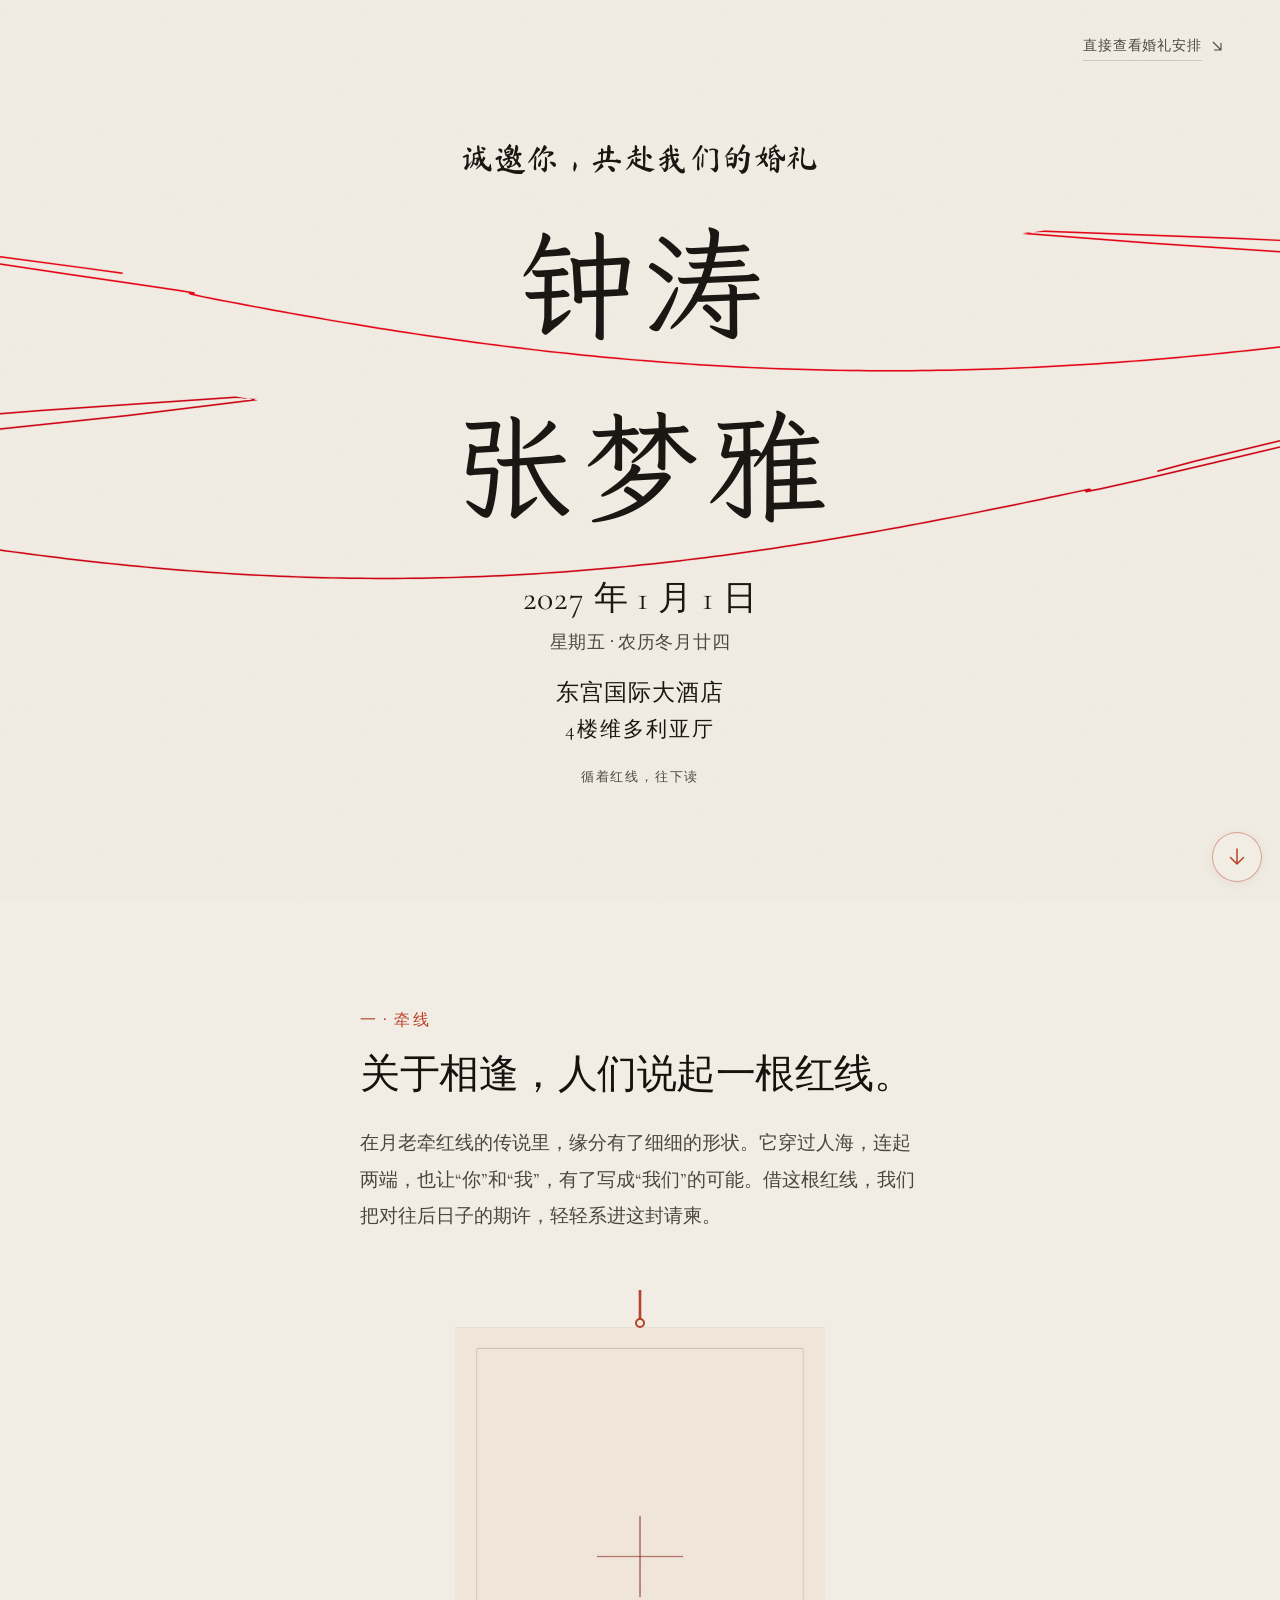
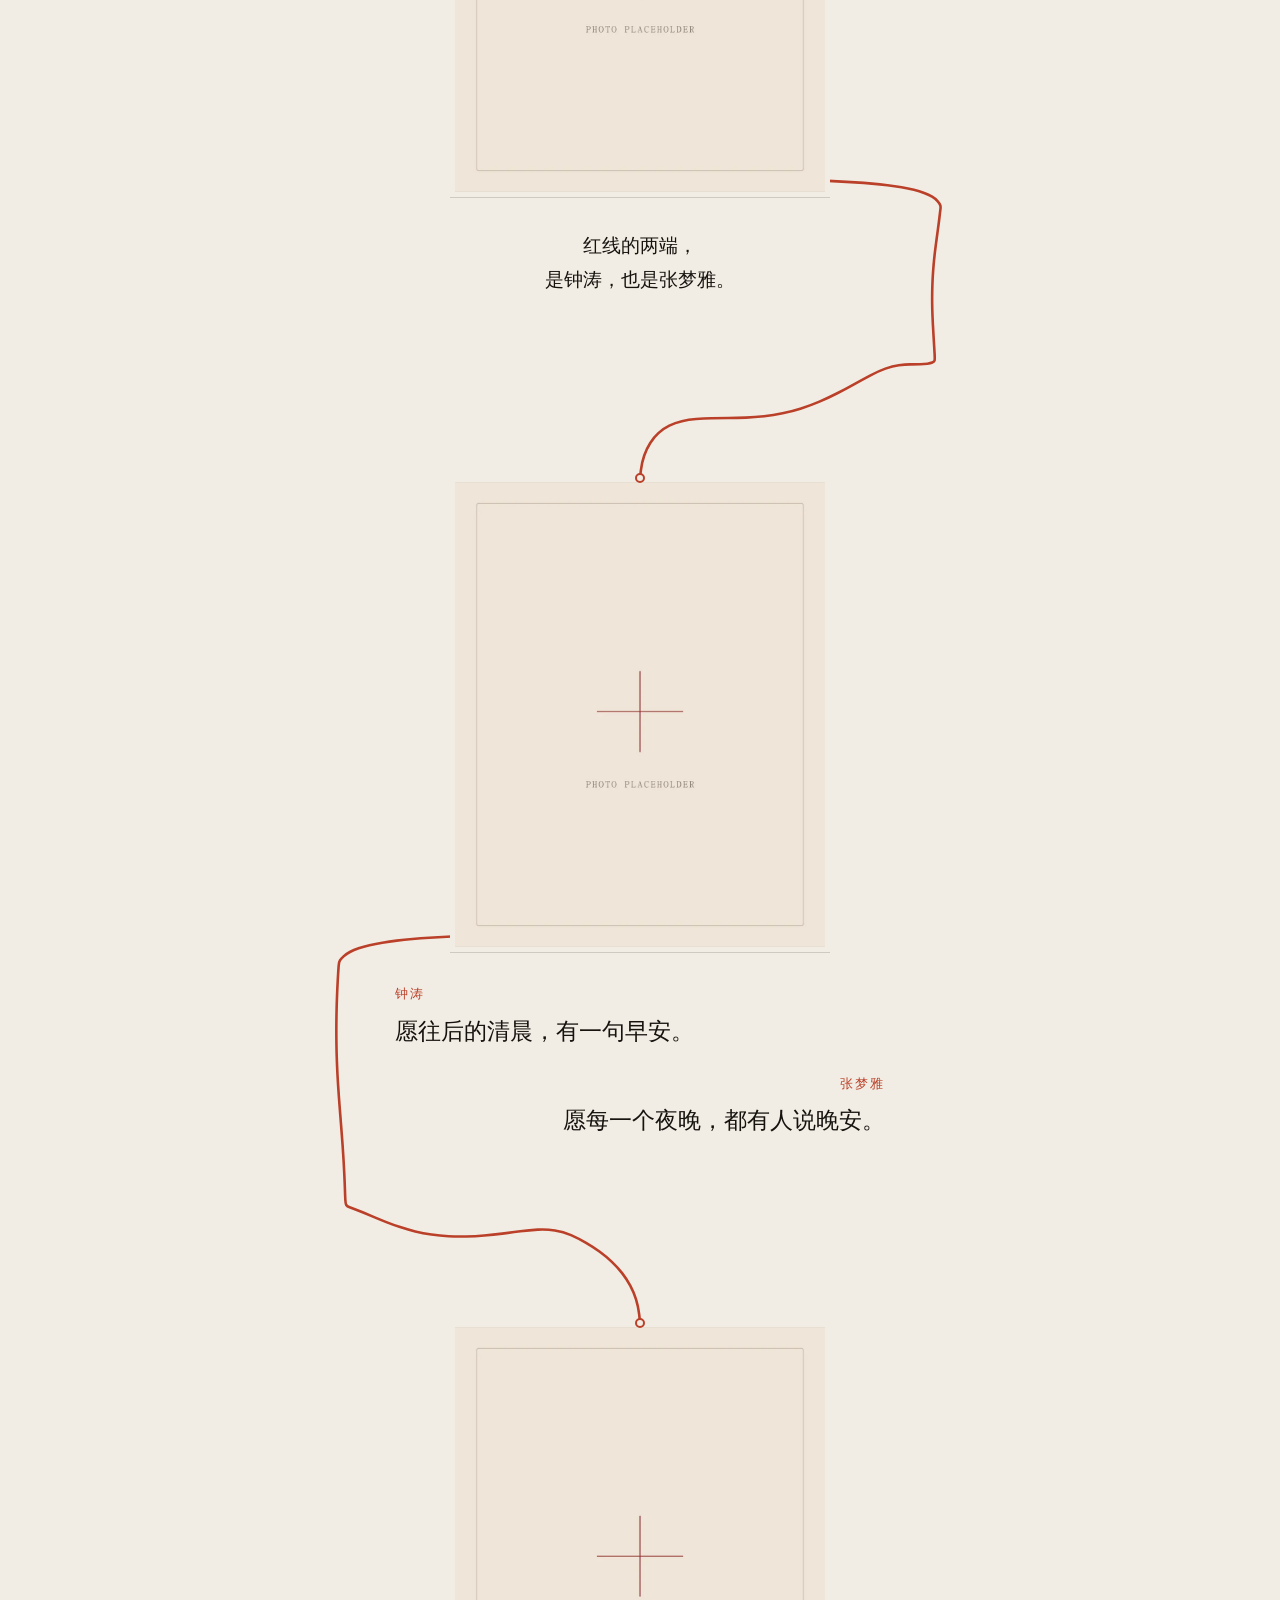
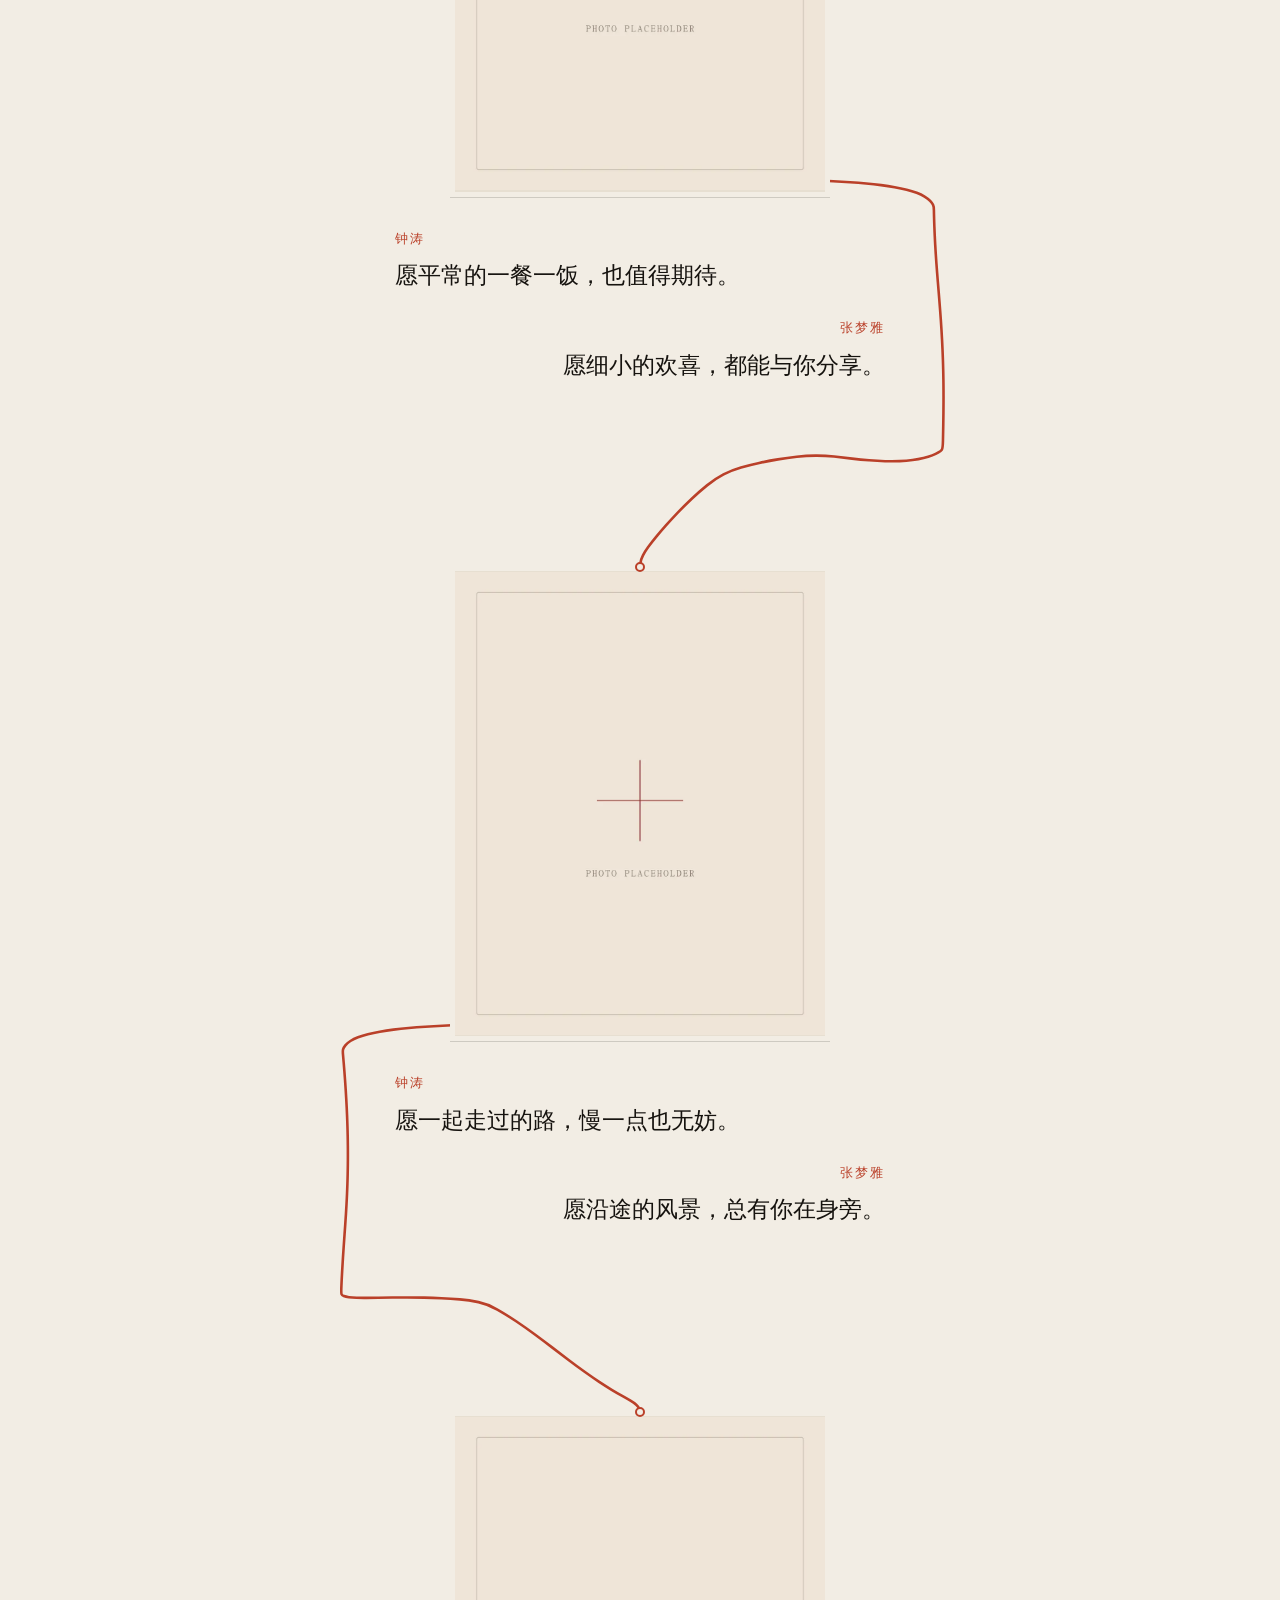
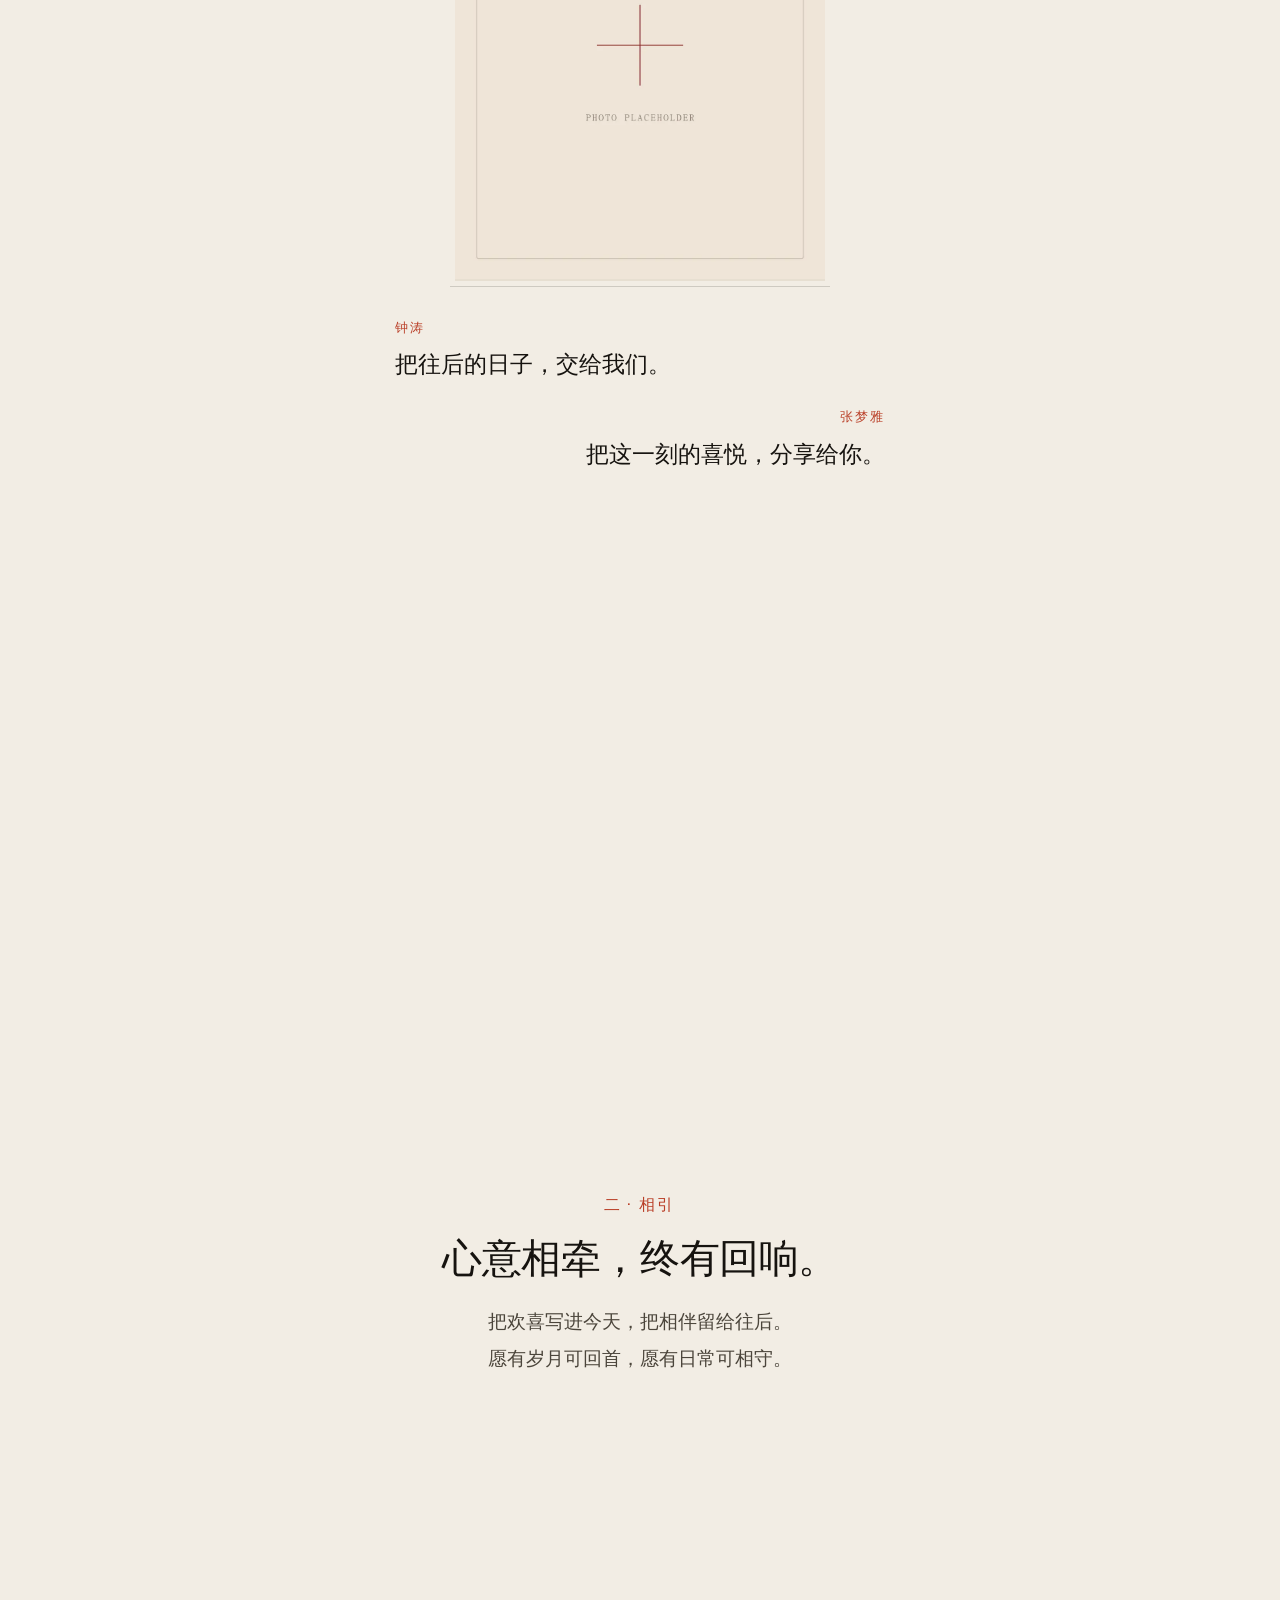
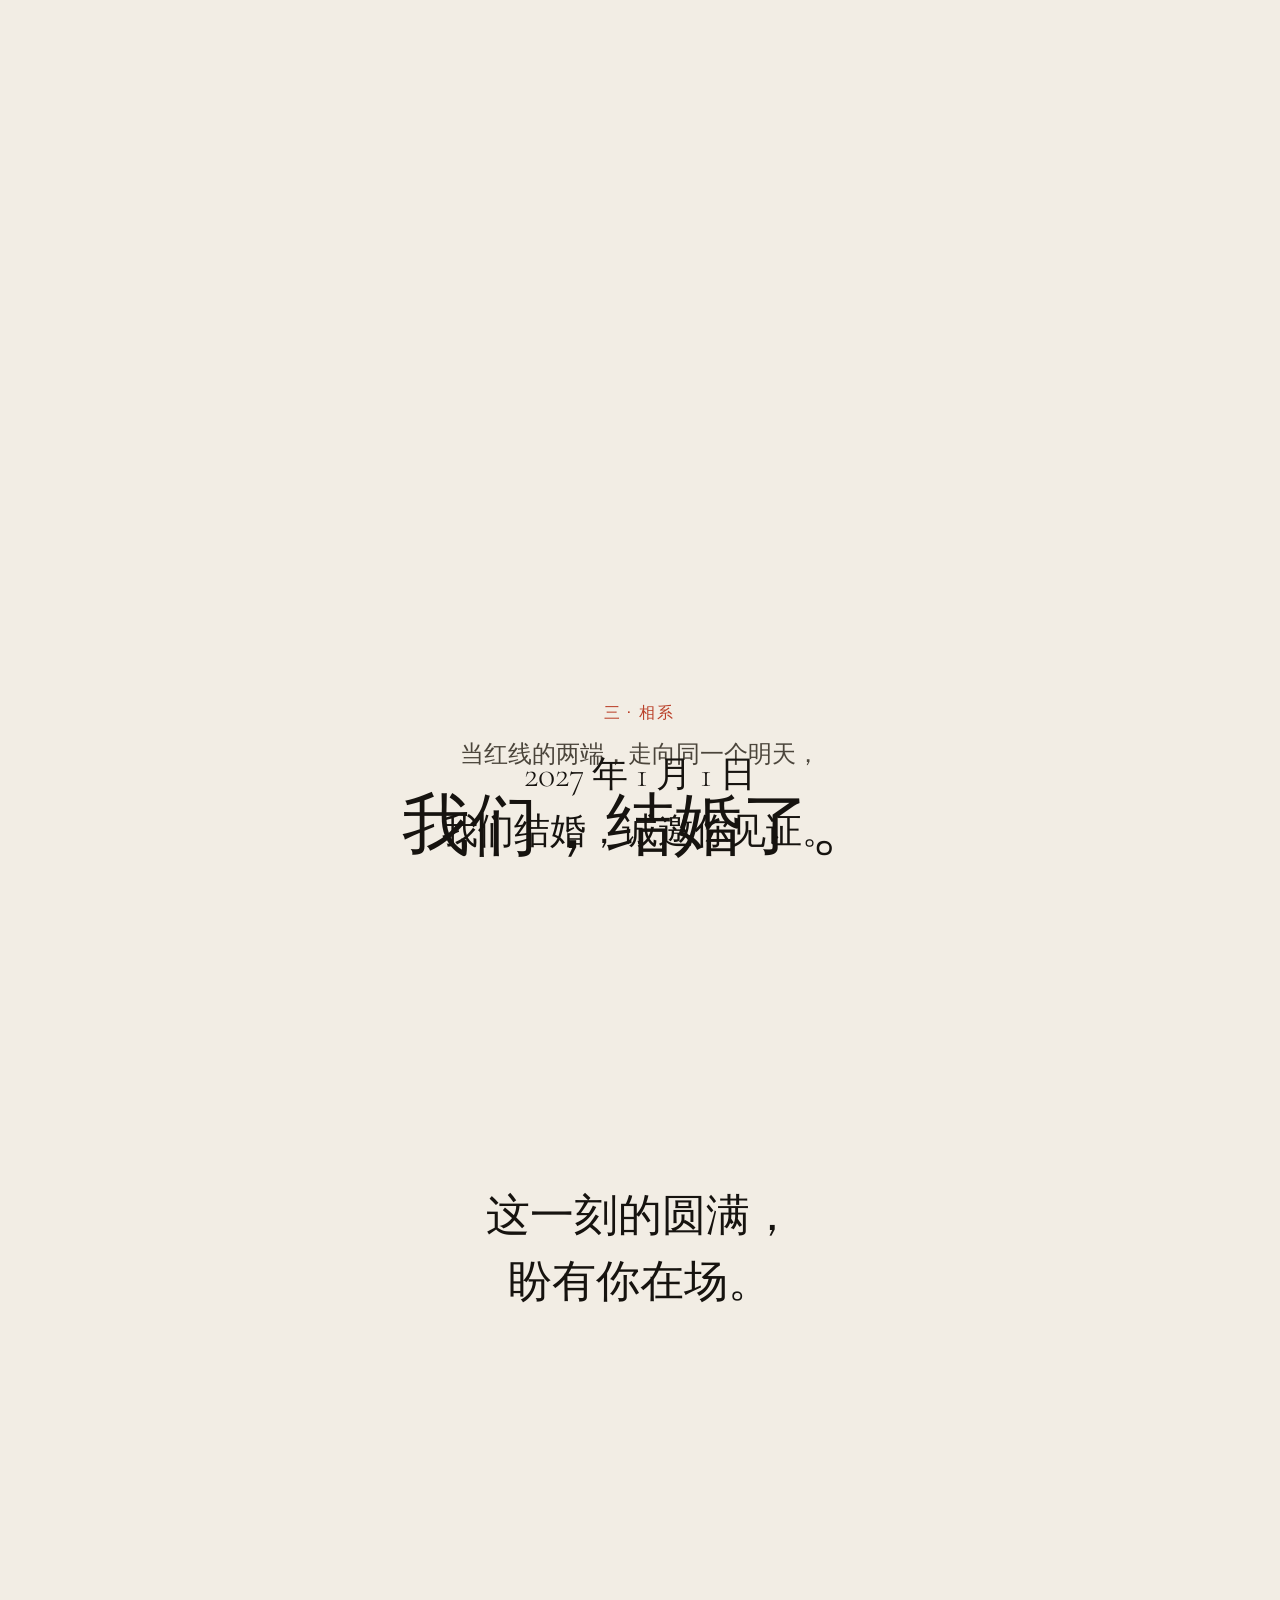
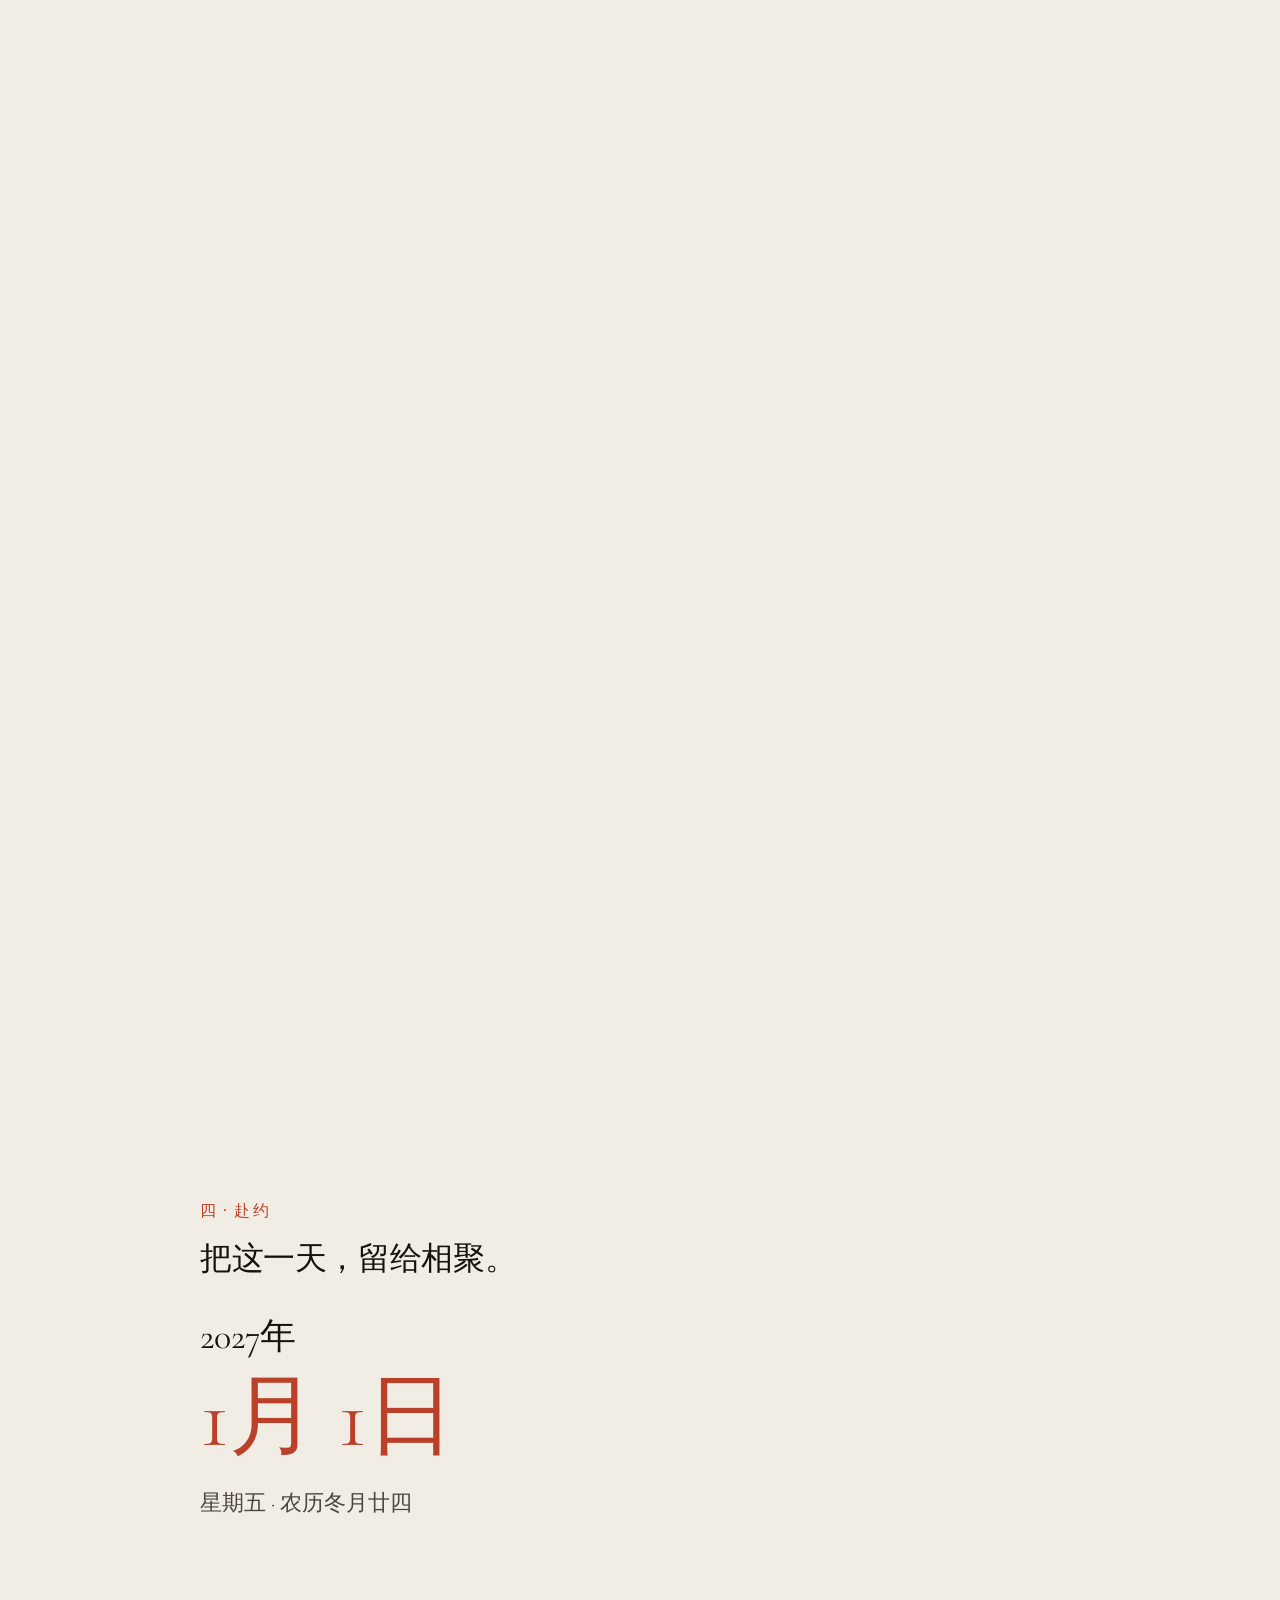
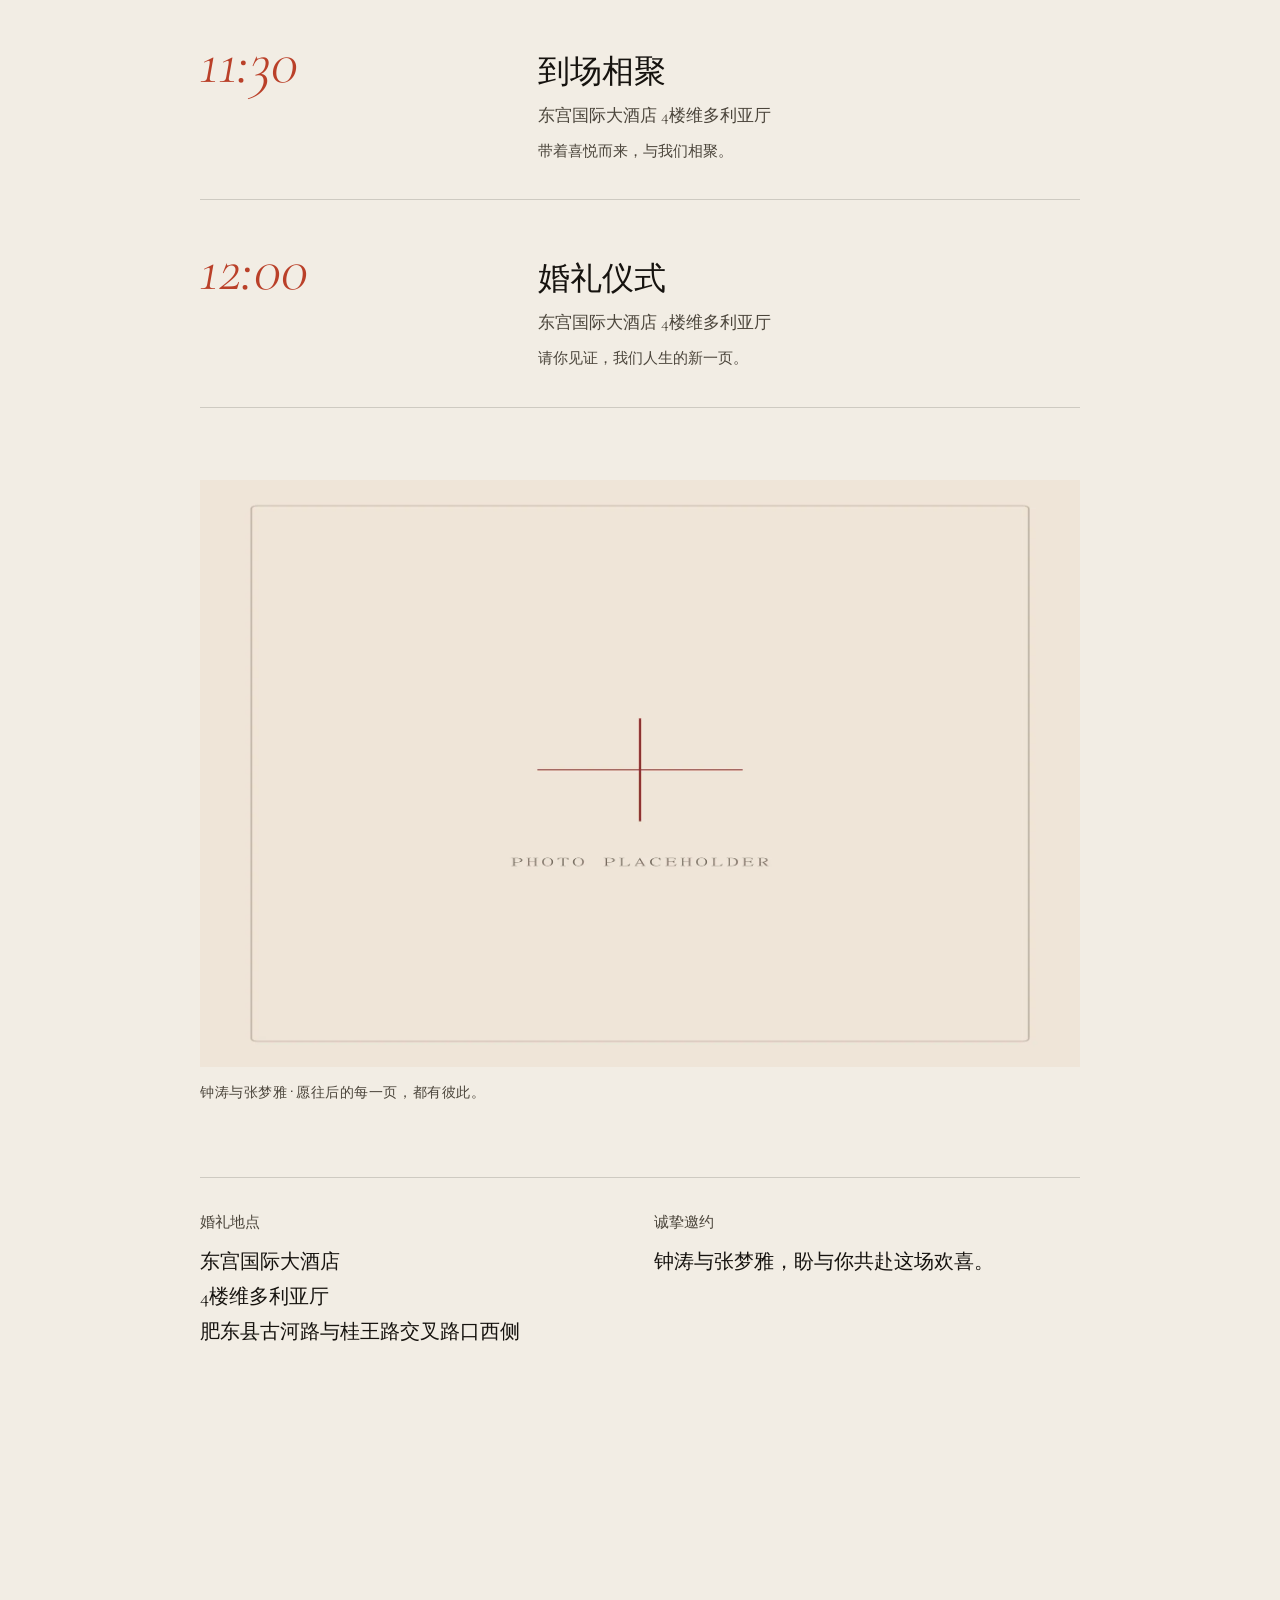
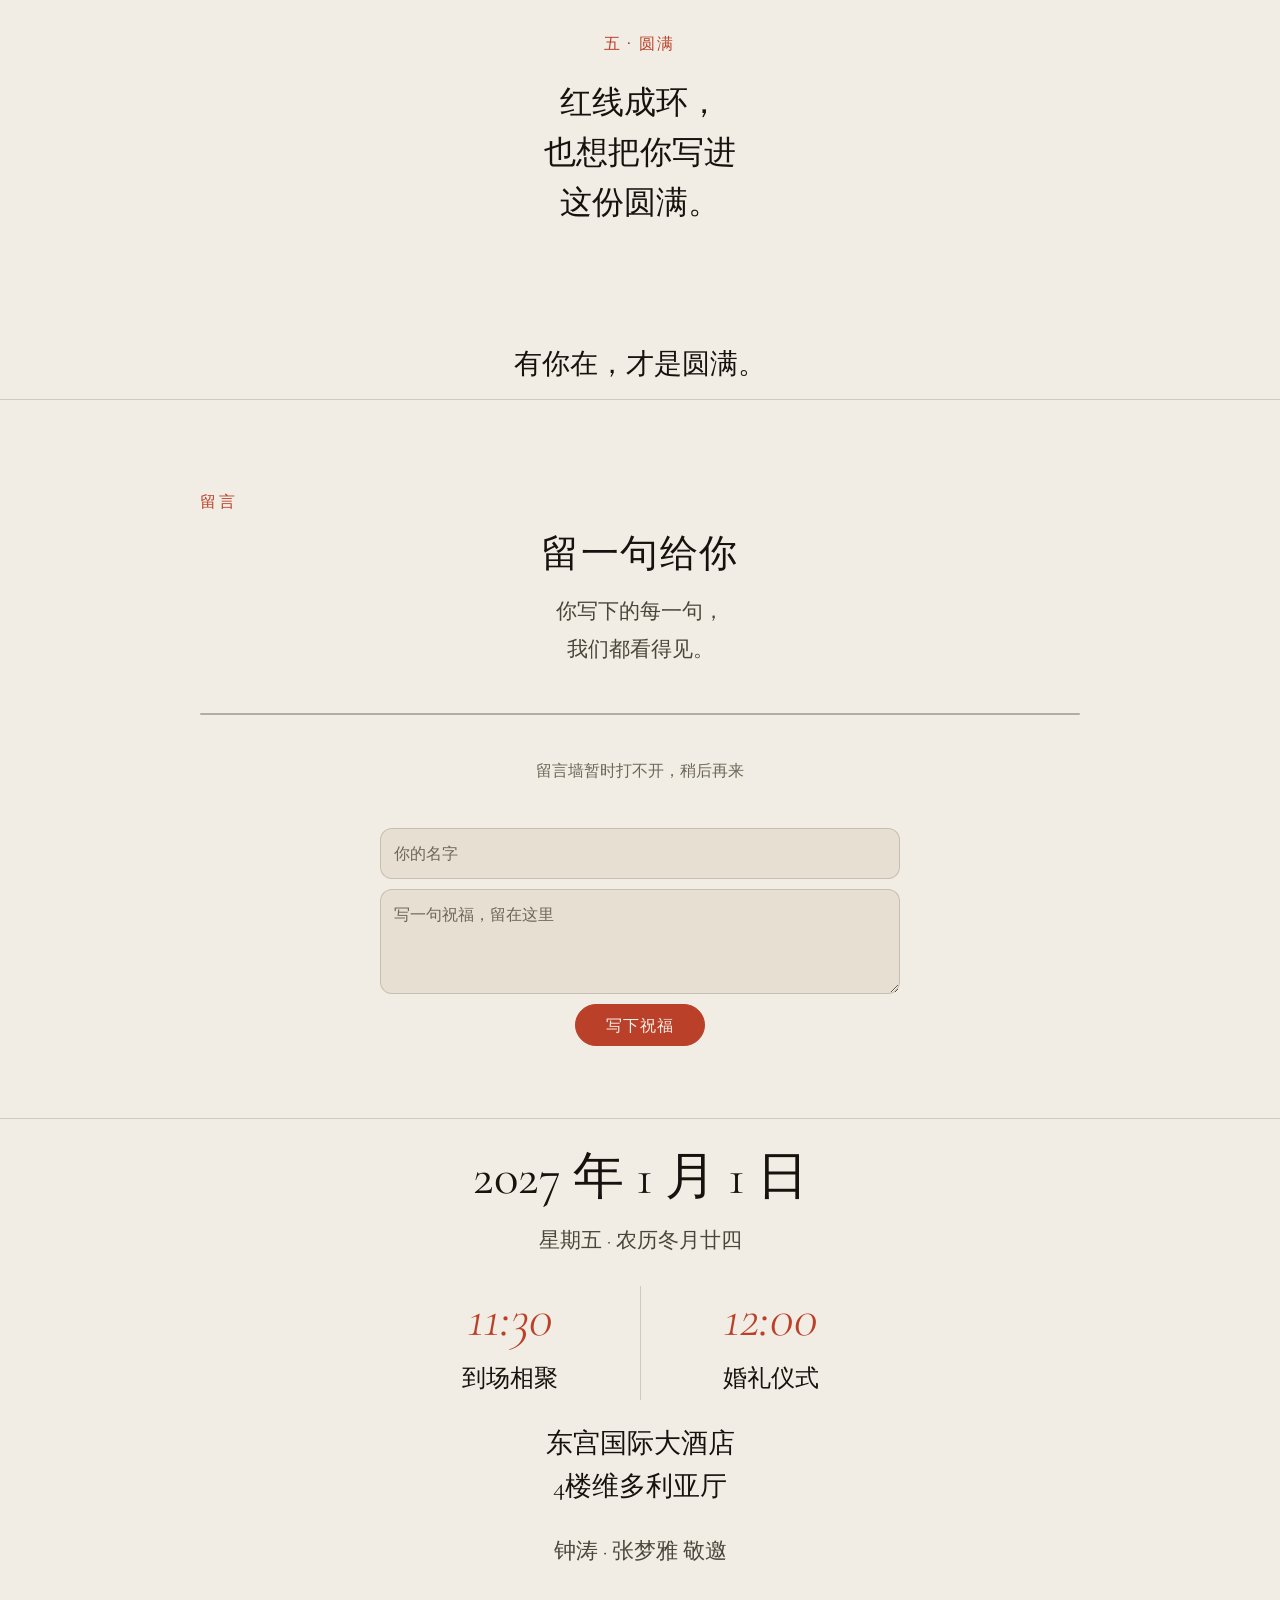
==== commit 7e85a1c9: "feat(web): 留言成功后的爱心弹幕——满屏飘字排成心形，最新留言居中高亮" ====
--- a/index.html
+++ b/index.html
@@ -12,8 +12,8 @@
     <link rel="preload" href="./fonts/cormorant-var.woff2" as="font" type="font/woff2" crossorigin />
     <link rel="preload" href="./fonts/instrument-var.woff2" as="font" type="font/woff2" crossorigin />
     <title>一线 · 同心｜钟涛与张梦雅的婚礼｜2027年1月1日</title>
-    <script type="module" crossorigin src="./assets/index-CCJP8joa.js"></script>
-    <link rel="stylesheet" crossorigin href="./assets/index-Cen8yyGe.css">
+    <script type="module" crossorigin src="./assets/index-HKM9kIi6.js"></script>
+    <link rel="stylesheet" crossorigin href="./assets/index-CFQCcigk.css">
   </head>
   <body>
     <div id="root"></div>
--- a/assets/index-CFQCcigk.css
+++ b/assets/index-CFQCcigk.css
@@ -0,0 +1 @@
+@font-face{font-family:Cormorant;src:url(../fonts/cormorant-var.woff2)format("woff2");font-weight:300 700;font-style:normal;font-display:swap}@font-face{font-family:Cormorant;src:url(../fonts/cormorant-var-italic.woff2)format("woff2");font-weight:300 700;font-style:italic;font-display:swap}@font-face{font-family:Instrument Sans;src:url(../fonts/instrument-var.woff2)format("woff2");font-weight:400 700;font-style:normal;font-display:swap}@property --night{syntax:"<number>";inherits:true;initial-value:0}:root{--night:0;--cut:clamp(0, calc((var(--night) - .44) / .12), 1);--mix:calc(var(--cut) * 100%);--paper-day:#f2ede4;--paper-night:#14100c;--deep-day:#e7dfd1;--deep-night:#1f1a14;--ink-day:#16130f;--ink-night:#efe8d9;--ink2-day:#4b453b;--ink2-night:#b6ad9b;--ink3-day:#6d6659;--ink3-night:#968e7d;--thread-day:#ba4029;--thread-night:#f4643f;--paper:color-mix(in oklab, var(--paper-night) var(--mix), var(--paper-day));--paper-deep:color-mix(in oklab, var(--deep-night) var(--mix), var(--deep-day));--ink:color-mix(in oklab, var(--ink-night) var(--mix), var(--ink-day));--ink-2:color-mix(in oklab, var(--ink2-night) var(--mix), var(--ink2-day));--ink-3:color-mix(in oklab, var(--ink3-night) var(--mix), var(--ink3-day));--thread:color-mix(in oklab, var(--thread-night) var(--mix), var(--thread-day));--rule:color-mix(in srgb, var(--ink) 16%, transparent);--serif:"Cormorant", "Songti SC", "STSong", "Noto Serif CJK SC", serif;--sans:"Instrument Sans", "PingFang SC", "Microsoft YaHei", system-ui, sans-serif;--measure:min(880px, 88vw);--cp:0;--tp:0;--lightningcss-light:initial;--lightningcss-dark: ;color-scheme:light;-webkit-text-size-adjust:100%}*,:before,:after{box-sizing:border-box}html{scroll-behavior:auto}body{background:var(--paper);color:var(--ink);font-family:var(--serif);font-synthesis-weight:none;margin:0;font-size:17px;line-height:1.55;transition:background-color .12s linear,color .12s linear;overflow-x:clip}body:after{content:"";z-index:60;pointer-events:none;opacity:calc(.055 * (1 - var(--night)));background-image:url("data:image/svg+xml,%3Csvg xmlns='http://www.w3.org/2000/svg' width='180' height='180'%3E%3Cfilter id='n'%3E%3CfeTurbulence type='fractalNoise' baseFrequency='0.85' numOctaves='3'/%3E%3C/filter%3E%3Crect width='180' height='180' filter='url(%23n)'/%3E%3C/svg%3E");position:fixed;inset:0}body.holding{-webkit-user-select:none;user-select:none;cursor:grabbing}::selection{background:var(--thread);color:var(--paper)}:focus-visible{outline:2px solid var(--thread);outline-offset:4px;border-radius:1px}.moon{z-index:0;pointer-events:none;opacity:clamp(0, calc((var(--night) - .66) * 3), 1);position:fixed;inset:0}.moon__disc{aspect-ratio:1;width:min(15vmin,118px);transform:translate(-50%, -50%) translateY(calc((1 - var(--tp)) * 6vh));background:radial-gradient(circle,#fcf8ecf0 0%,#f8f2e2e6 58%,#ece4cd8c 82%,#ece4cd00 100%);border-radius:50%;position:absolute;top:13%;left:74%}.moon__disc:after{content:"";background:radial-gradient(circle,#f0e8d017 0%,#f0e8d00b 34%,#f0e8d000 68%);border-radius:50%;position:absolute;inset:-180%}.stage{z-index:1;pointer-events:none;position:fixed;inset:0}.pull-backdrop{z-index:1;pointer-events:none;opacity:0;position:fixed;top:0;left:0;overflow:hidden}.pull-backdrop img{filter:blur(clamp(2px,.35vw,3px));max-width:none;position:absolute}.page{z-index:2;position:relative}.page,.colophon{opacity:calc(1 - 4 * var(--cut) * (1 - var(--cut)))}.skip{z-index:80;background:var(--ink);color:var(--paper);font:500 12px/1 var(--sans);letter-spacing:.1em;text-transform:uppercase;padding:10px 16px;text-decoration:none;position:fixed;top:12px;left:12px;transform:translateY(-160%)}.skip:focus{transform:none}.chapter{padding-inline:max(20px, env(safe-area-inset-left));flex-direction:column;align-items:center;display:flex;position:relative}.hold{grid-template-columns:minmax(0,1fr);align-content:center;place-items:center;width:100%;min-height:100svh;display:grid;position:sticky;top:0}.meta{font:500 11px/1.4 var(--sans);letter-spacing:.22em;text-transform:uppercase;color:var(--ink-3);margin:0}.index{font:400 16px/1.4 var(--sans);letter-spacing:.16em;color:var(--thread);margin:0 0 .9rem}.lead{letter-spacing:-.012em;text-wrap:balance;margin:0;font-size:clamp(1.5rem,3.4vw,2.5rem);font-weight:300;line-height:1.45}.body{color:var(--ink-2);max-width:34em;font-size:clamp(1.02rem,1.5vw,1.2rem);line-height:1.9}.visually-hidden{clip-path:inset(50%);white-space:nowrap;width:1px;height:1px;margin:-1px;padding:0;position:absolute;overflow:hidden}.overture{justify-content:center;min-height:100svh;padding-block:clamp(32px,7svh,72px)}.overture__inner{text-align:center;justify-items:center;gap:clamp(24px,5svh,48px);width:min(880px,88vw);display:grid}.overture .meta{font:500 clamp(21px, 3vw, 28px)/1.6 var(--serif);letter-spacing:.07em;color:var(--ink)}.names{gap:clamp(32px,6svh,64px);width:100%;margin:0;display:grid}.names__row{justify-content:center;display:flex}.name{letter-spacing:.12em;text-indent:.12em;white-space:nowrap;font-size:clamp(50px,11.5vw,112px);font-weight:300;line-height:1.2}.overture__meta{justify-items:center;gap:1rem;display:grid}.overture__date{font:500 clamp(20px, 2.4vw, 25px)/1.6 var(--sans);color:var(--ink);gap:.5em;margin:0;display:grid}.overture__venue{font-family:var(--serif);font-size:clamp(20px,2.2vw,24px);line-height:1.6}.hint{font:400 15px/1.6 var(--sans);letter-spacing:.1em;color:var(--ink-2);margin:0}.jump{font:500 15px/1.6 var(--sans);letter-spacing:.08em;color:var(--ink-2);border-bottom:1px solid var(--rule);padding:5px 0;text-decoration:none}.jump:hover{color:var(--thread);border-color:var(--thread)}.thread{gap:36px;padding-block:clamp(60px,12svh,120px) 12svh}.thread__head{width:min(560px,86vw)}.legend{margin-top:1.4rem}.thread__story{width:min(620px,100%);padding-top:32px;position:relative}.thread__cord{pointer-events:none;width:100%;height:100%;color:var(--thread);position:absolute;inset:0}.thread__moment{justify-items:center;gap:32px;padding-bottom:clamp(144px,20svh,192px);display:grid;position:relative}.thread__moment:last-child{padding-bottom:0}.thread__photo{aspect-ratio:4/5;border:5px solid var(--paper);background:var(--paper-deep);width:min(78vw,380px);box-shadow:0 1px 0 var(--rule);margin:0;position:relative}.thread__photo img{object-fit:contain;width:100%;height:100%;display:block}.thread__pin{z-index:1;border:2px solid var(--thread);background:var(--paper);border-radius:50%;width:10px;height:10px;position:absolute;top:-9px;left:calc(50% - 5px)}.thread__aside{text-align:center;white-space:pre-line;width:80%;margin:0;font-size:19px;line-height:1.8}.pair{gap:22px;width:min(490px,80%);display:grid}.voice{margin:0;font-size:clamp(19px,2.7vw,23px);font-weight:300;line-height:1.75}.voice--a{text-align:left}.voice--b{text-align:right}.voice__who{font:500 13px/1.5 var(--sans);letter-spacing:.16em;color:var(--thread);margin-bottom:.5rem;display:block}.pull{min-height:175svh}.pull__inner{text-align:center;justify-items:center;gap:clamp(28px,4svh,48px);width:min(720px,88vw);padding-block:4svh;display:grid}.pull__photo{touch-action:pan-y pinch-zoom;-webkit-user-select:none;user-select:none;width:100%;height:clamp(240px,52svh,480px);position:relative}.pull__handle{touch-action:pan-y;cursor:grab;position:absolute;inset:0}.pull__note{font:400 clamp(14px, 1.3vw, 18px)/1.6 var(--serif);letter-spacing:.06em;color:var(--thread);white-space:nowrap;pointer-events:none;opacity:0;will-change:transform, opacity;margin:0;position:fixed;top:0;left:0}.pull__copy{width:100%;max-width:620px}.pull__copy .body{white-space:pre-line;margin:1rem auto 0}.caption{font:400 14px/1.7 var(--sans);letter-spacing:.04em;color:var(--ink-2)}.tie{min-height:235svh}.tie__inner{text-align:center;grid-template-columns:minmax(0,1fr);justify-items:center;gap:12px;width:min(760px,92vw);padding-block:clamp(20px,4svh,40px);display:grid}.tie__inner>.index{margin-bottom:0}.tie__stack{align-items:center;width:100%;min-height:112px;display:grid}.tie__stack>*{grid-area:1/1}.tie__first{opacity:clamp(0, calc(3.34 - var(--tp) * 8.34), 1);justify-items:center;gap:10px;display:grid}.tie__before{color:var(--ink-2);margin:0;font-size:clamp(17px,2.6vw,24px)}.tie__headline{text-wrap:balance;transform:scale(calc(1 + var(--tp) * .04));margin:0;font-size:clamp(34px,9vw,68px);font-weight:300;line-height:1.3}.tie__merged{white-space:pre-line;opacity:clamp(0, calc(var(--tp) * 7.15 - 3), 1);margin:0;font-size:clamp(24px,4.5vw,36px);font-weight:300;line-height:1.6}.tie__knot{width:min(96vw,1000px);height:clamp(200px,32svh,300px)}.tie__after{font:400 clamp(36px, 5vw, 44px)/1.5 var(--serif);white-space:pre-line;color:var(--ink);opacity:clamp(0, calc(var(--tp) * 7.15 - 3.9), 1);margin:0}.day{gap:clamp(40px,8svh,72px);padding-block:14svh 16svh}.day__head{width:var(--measure)}.day__head .lead{font-size:clamp(24px,3.5vw,32px)}.day__date{gap:18px;margin:32px 0 0;display:grid}.day__date time{gap:6px;display:grid}.day__year{font-size:clamp(26px,4vw,36px);line-height:1.3}.day__monthday{color:var(--thread);font-size:clamp(54px,13vw,88px);line-height:1.15}.day__calendar{color:var(--ink-2);font-size:clamp(18px,2.5vw,22px)}.schedule{width:var(--measure);margin:0;padding:0;list-style:none;display:grid}.row{border-top:1px solid var(--rule);grid-template-columns:minmax(100px,.55fr) 1fr;align-items:baseline;column-gap:clamp(16px,4vw,40px);padding:clamp(26px,4svh,42px) 0;display:grid}.row:last-child{border-bottom:1px solid var(--rule)}.row[data-active="1"]{border-top-color:#0000}.row__time{font-variant-numeric:lining-nums;letter-spacing:.01em;color:var(--thread);white-space:nowrap;font:italic 500 clamp(38px,7vw,62px)/1.1 Cormorant,Georgia,serif}.row__name{font-size:clamp(23px,3.8vw,32px);font-weight:300;line-height:1.45;display:block}.row__where{color:var(--ink-2);margin-top:.4em;font-size:17px;display:block}.row__note{font:400 15px/1.7 var(--sans);color:var(--ink-2);margin-top:.6em;display:block}.plate{width:var(--measure);gap:.9rem;margin:0;display:grid}.plate__frame{background:var(--paper-deep);aspect-ratio:1920/1281;position:relative;overflow:hidden}.plate__frame img{object-fit:cover;width:100%;height:100%;display:block}.facts{width:var(--measure);border-top:1px solid var(--rule);grid-template-columns:repeat(auto-fit,minmax(230px,1fr));gap:28px;margin:0;padding-top:2rem;display:grid}.fact dt{font:500 15px/1.6 var(--sans);color:var(--ink-2);margin-bottom:.7rem}.fact dd{margin:0;font-size:20px;line-height:1.75}.ring{padding-block:clamp(80px,14svh,140px) 12px}.ring__inner{text-align:center;justify-items:center;width:100%;display:grid}.ring__message{width:min(58vw,260px);padding-block:12px}.ring__message .index{margin-bottom:24px}.ring__lead{white-space:pre-line;margin:0;font-size:clamp(24px,4vw,32px);font-weight:300;line-height:1.55}.ring__closing{margin:clamp(72px,12svh,104px) 0 0;font-size:clamp(20px,3vw,28px)}.colophon{z-index:2;padding:20px 20px max(88px, calc(64px + env(safe-area-inset-bottom)));text-align:center;border-top:1px solid var(--rule);position:relative}.colophon p{margin:0;font-size:19px;line-height:1.8}.colophon .colophon__date{font:400 clamp(28px, 6.5vw, 38px)/1.5 var(--serif)}.colophon .colophon__calendar{color:var(--ink-2);margin-top:6px;font-size:16px}.colophon__schedule{grid-template-columns:repeat(2,minmax(0,1fr));width:min(360px,100%);margin:26px auto 22px;display:grid}.colophon__schedule p+p{border-left:1px solid var(--rule)}.colophon__schedule time{color:var(--thread);font:italic 500 38px/1.2 Cormorant,Georgia,serif;display:block}.colophon__schedule span{margin-top:6px;font-size:18px;display:block}.colophon .colophon__venue{font-size:20px;line-height:1.6}.colophon .colophon__signature{color:var(--ink-2);margin-top:24px;font-size:17px}@media (width>=800px){.colophon .colophon__date{font-size:clamp(42px,4vw,56px)}.colophon .colophon__calendar{font-size:21px}.colophon__schedule{width:min(520px,100%)}.colophon__schedule time{font-size:54px}.colophon__schedule span{font-size:24px}.colophon .colophon__venue{font-size:27px}.colophon .colophon__signature{font-size:22px}}@media (width<=640px) and (orientation:portrait){.pull__photo{aspect-ratio:4/5;height:auto}}@media (pointer:coarse){.pull__handle{height:var(--pull-touch-height,calc(10svh + 12px));top:30%;bottom:auto;transform:translateY(-50%)}}@media (width<=799px),(pointer:coarse){.colophon{padding-bottom:max(58.667px, calc(38px + env(safe-area-inset-bottom)))}}@media (height<=680px){.overture{padding-block:24px}.overture__inner{gap:20px}.names{gap:28px}.name{font-size:clamp(46px,9vw,70px)}.overture__meta{gap:10px}.overture__date,.overture__venue{font-size:18px}.pull__inner{gap:20px;padding-block:20px}.pull__copy .body{font-size:17px;line-height:1.7}.tie__inner{gap:8px;padding-block:16px}.tie__stack{min-height:100px}}@media (orientation:landscape) and (height<=500px){.hold{position:relative}.pull,.tie{min-height:0}.pull__photo{width:min(100%,97.5svh);height:65svh}}@media (prefers-reduced-motion:reduce){html{scroll-behavior:auto}*,:before,:after{transition-duration:.001ms!important;animation-duration:.001ms!important;animation-iteration-count:1!important}.tie__first{display:none}.tie__merged,.tie__after{opacity:1}}.guestbook{z-index:2;border-top:1px solid var(--rule);background:var(--paper);padding:clamp(64px,10svh,110px) 20px clamp(48px,8svh,80px);position:relative}.guestbook__inner{width:var(--measure);margin:0 auto}.guestbook__title{font:300 clamp(26px, 5vw, 38px)/1.5 var(--serif);text-align:center;letter-spacing:.04em;margin:0}.guestbook__lead{text-align:center;white-space:pre-line;color:var(--ink-2);margin:10px 0 0;font-size:18px;line-height:1.8}.guestbook__list{background:var(--rule);border:1px solid var(--rule);border-radius:14px;gap:1px;margin:clamp(28px,5svh,44px) 0 0;padding:0;list-style:none;display:grid;overflow:hidden}.guestbook__item{background:var(--paper);padding:14px 16px}.guestbook__item-text{white-space:pre-wrap;overflow-wrap:anywhere;margin:0;font-size:17px;line-height:1.75}.guestbook__item-meta{color:var(--ink-3);align-items:baseline;gap:10px;margin:8px 0 0;font-size:13px;display:flex}.guestbook__pin{letter-spacing:.08em;color:var(--thread);border:1px solid var(--thread);border-radius:999px;padding:0 6px;font-size:11px}.guestbook__time{margin-left:auto}.guestbook__note{text-align:center;color:var(--ink-3);margin:clamp(28px,5svh,44px) 0 0;font-size:16px}.guestbook__form{margin:clamp(28px,5svh,44px) 0 0;gap:10px;max-width:520px;margin-inline:auto;display:grid}.guestbook__input,.guestbook__textarea{width:100%;font:400 16px/1.7 var(--sans);color:var(--ink);background:var(--paper-deep);border:1px solid var(--rule);appearance:none;border-radius:12px;padding:11px 13px;transition:border-color .16s}.guestbook__textarea{resize:vertical;min-height:92px}.guestbook__input::placeholder,.guestbook__textarea::placeholder{color:var(--ink-3)}.guestbook__input:focus,.guestbook__textarea:focus{border-color:var(--thread);outline:none}.guestbook__submit{font:500 16px/1 var(--sans);letter-spacing:.06em;color:#f7f2e9;background:var(--thread);border:1px solid var(--thread);cursor:pointer;border-radius:999px;justify-self:center;padding:12px 30px;transition:opacity .16s}.guestbook__submit:disabled{opacity:.55;cursor:default}.guestbook__status{text-align:center;color:var(--ink-3);margin:0;font-size:14px}@media (width>=800px){.guestbook__item-text{font-size:19px}.guestbook__lead{font-size:21px}}.heartb{z-index:90;opacity:1;transition:opacity .8s;position:fixed;inset:0;overflow:hidden}.heartb.is-out{opacity:0}.heartb__veil{background:radial-gradient(120% 90% at 50% 45%,#3a26228c,#1a1412c7);animation:.52s both heartb-veil-in;position:absolute;inset:0}@keyframes heartb-veil-in{0%{opacity:0}to{opacity:1}}.heartb__stage{aspect-ratio:32/28.923;width:min(82vw,88vh);position:absolute;top:50%;left:50%;transform:translate(-50%,-50%)}.heartb__word{text-align:center;letter-spacing:.06em;color:#fff8f0e6;white-space:pre-wrap;word-break:break-word;text-shadow:0 1px 12px #00000073;will-change:transform, opacity;max-width:17vw;font-size:clamp(10px,2.7vw,13px);line-height:1.2;animation:.9s cubic-bezier(.22,.9,.3,1) both heartb-in;position:absolute;transform:translate(-50%,-50%)}@keyframes heartb-in{0%{opacity:0;transform:translate(calc(-50% + var(--fx,0px)), calc(-50% + var(--fy,0px))) scale(.86)}to{opacity:1;transform:translate(-50%,-50%)scale(1)}}.heartb__word.is-mine{z-index:2;max-width:40vw;animation:.9s cubic-bezier(.22,.9,.3,1) both heartb-in,2.6s ease-in-out .9s infinite heartb-breathe}.heartb__mine{letter-spacing:.04em;color:#ffe9d8;text-shadow:0 0 18px #ff9c788c,0 0 46px #ff786e4d;font-size:clamp(19px,5.6vw,30px);font-weight:500;display:block}.heartb__by{letter-spacing:.14em;color:#ffe2ced9;margin-top:6px;font-size:13px;font-style:normal;display:block}@keyframes heartb-breathe{0%,to{transform:translate(-50%,-50%)scale(1)}50%{transform:translate(-50%,-50%)scale(1.035)}}.heartb__drift{pointer-events:none;position:absolute;inset:0}.heartb__drift span{text-align:center;color:#fff5eb9e;max-width:26vw;font-size:clamp(10px,2.8vw,14px);animation:1s both heartb-in;position:absolute;transform:translate(-50%,-50%)}.heartb__hint{text-align:center;letter-spacing:.18em;color:#fff0e699;margin:0;font-size:13px;animation:.7s .6s both heartb-in;position:absolute;bottom:6vh;left:0;right:0}@media (prefers-reduced-motion:reduce){.heartb__word,.heartb__drift span{animation-duration:1ms}.heartb__word.is-mine{animation:none}}@font-face{font-family:Cover WenKai;src:url(../fonts/cover-wenkai.woff2)format("woff2");font-weight:400;font-style:normal;font-display:swap;unicode-range:U+5F20,U+68A6,U+6D9B,U+949F,U+96C5}@font-face{font-family:Cover Brush;src:url(../fonts/cover-brush.woff2)format("woff2");font-weight:400;font-style:normal;font-display:swap;unicode-range:U+4EEC,U+4F60,U+5171,U+5A5A,U+6211,U+7684,U+793C,U+8BDA,U+8D74,U+9080,U+FF0C}.chapter.overture{padding-block:max(88px, calc(env(safe-area-inset-top) + 72px)) max(64px, calc(env(safe-area-inset-bottom) + 48px))}.overture .overture__inner{gap:clamp(24px,4svh,40px);width:min(880px,100%)}.overture .meta{letter-spacing:.015em;text-wrap:balance;font-family:Cover Brush,Kaiti SC,KaiTi,serif;font-size:clamp(23px,5.8vw,32px);font-weight:400;line-height:1.4}.overture .names{gap:clamp(32px,5svh,52px)}.overture .name{letter-spacing:.055em;text-indent:.055em;font-synthesis:none;font-family:Cover WenKai,Kaiti SC,KaiTi,serif;font-size:clamp(72px,21.5vw,120px);font-weight:400;line-height:1.15}.overture .overture__meta{gap:clamp(16px,2.2svh,22px)}.overture .overture__date{font-family:var(--serif);gap:6px;font-weight:400;line-height:1.4}.overture__date time{letter-spacing:.025em;white-space:nowrap;font-size:clamp(26px,6.8vw,34px)}.overture__calendar{font:400 clamp(16px, 4.1vw, 18px)/1.5 var(--sans);color:var(--ink-2);letter-spacing:.04em;white-space:nowrap}.overture .overture__venue{font:400 clamp(19px, 4.9vw, 23px)/1.55 var(--serif);letter-spacing:.045em;white-space:nowrap;gap:2px;margin:0;display:grid}.overture__room{letter-spacing:.09em;font-size:.92em}.overture .hint{letter-spacing:.14em;font-size:13px}.overture .overture__jump{top:max(14px, env(safe-area-inset-top));right:max(16px, env(safe-area-inset-right));letter-spacing:.06em;border:0;justify-content:center;align-items:center;gap:9px;min-height:44px;padding:8px 6px;font-size:12px;font-weight:400;line-height:1.4;display:inline-flex;position:absolute}.overture__jump span{border-bottom:1px solid var(--rule);padding-block:4px}.overture__jump:hover span{border-color:currentColor}.overture__jump svg{flex:none}@media (width>=700px){.overture .overture__jump{font-size:14px;top:24px;right:clamp(28px,4vw,64px)}}@media (height<=680px){.chapter.overture{padding-block:max(78px, calc(env(safe-area-inset-top) + 64px)) max(54px, calc(env(safe-area-inset-bottom) + 40px))}.overture .overture__inner{gap:22px}.overture .meta{font-size:22px}.overture .names{gap:30px}.overture .name{font-size:clamp(64px,20vw,90px)}.overture .overture__meta{gap:14px}.overture__date time{font-size:26px}.overture__calendar{font-size:16px}.overture .overture__venue{font-size:19px}}.day>.plate{display:block}.day>.plate>.caption{margin-block-start:.9rem}.day .plate__frame img{height:auto}.reading-nav{z-index:70;right:max(18px, env(safe-area-inset-right));bottom:max(18px, env(safe-area-inset-bottom));border:1px solid color-mix(in srgb, var(--thread) 45%, transparent);background:var(--paper);width:50px;height:50px;color:var(--thread);box-shadow:0 2px 12px color-mix(in srgb, var(--ink) 5%, transparent);cursor:pointer;touch-action:manipulation;border-radius:50%;place-items:center;padding:12px;display:grid;position:fixed}.reading-nav svg{fill:none;stroke:currentColor;stroke-width:1.5px;stroke-linecap:round;stroke-linejoin:round;width:24px;height:24px;transition:transform .24s}.reading-nav[data-direction=up] svg{transform:rotate(180deg)}.reading-nav[aria-disabled=true]{cursor:default}@media (hover:hover){.reading-nav:hover{border-color:var(--thread)}}
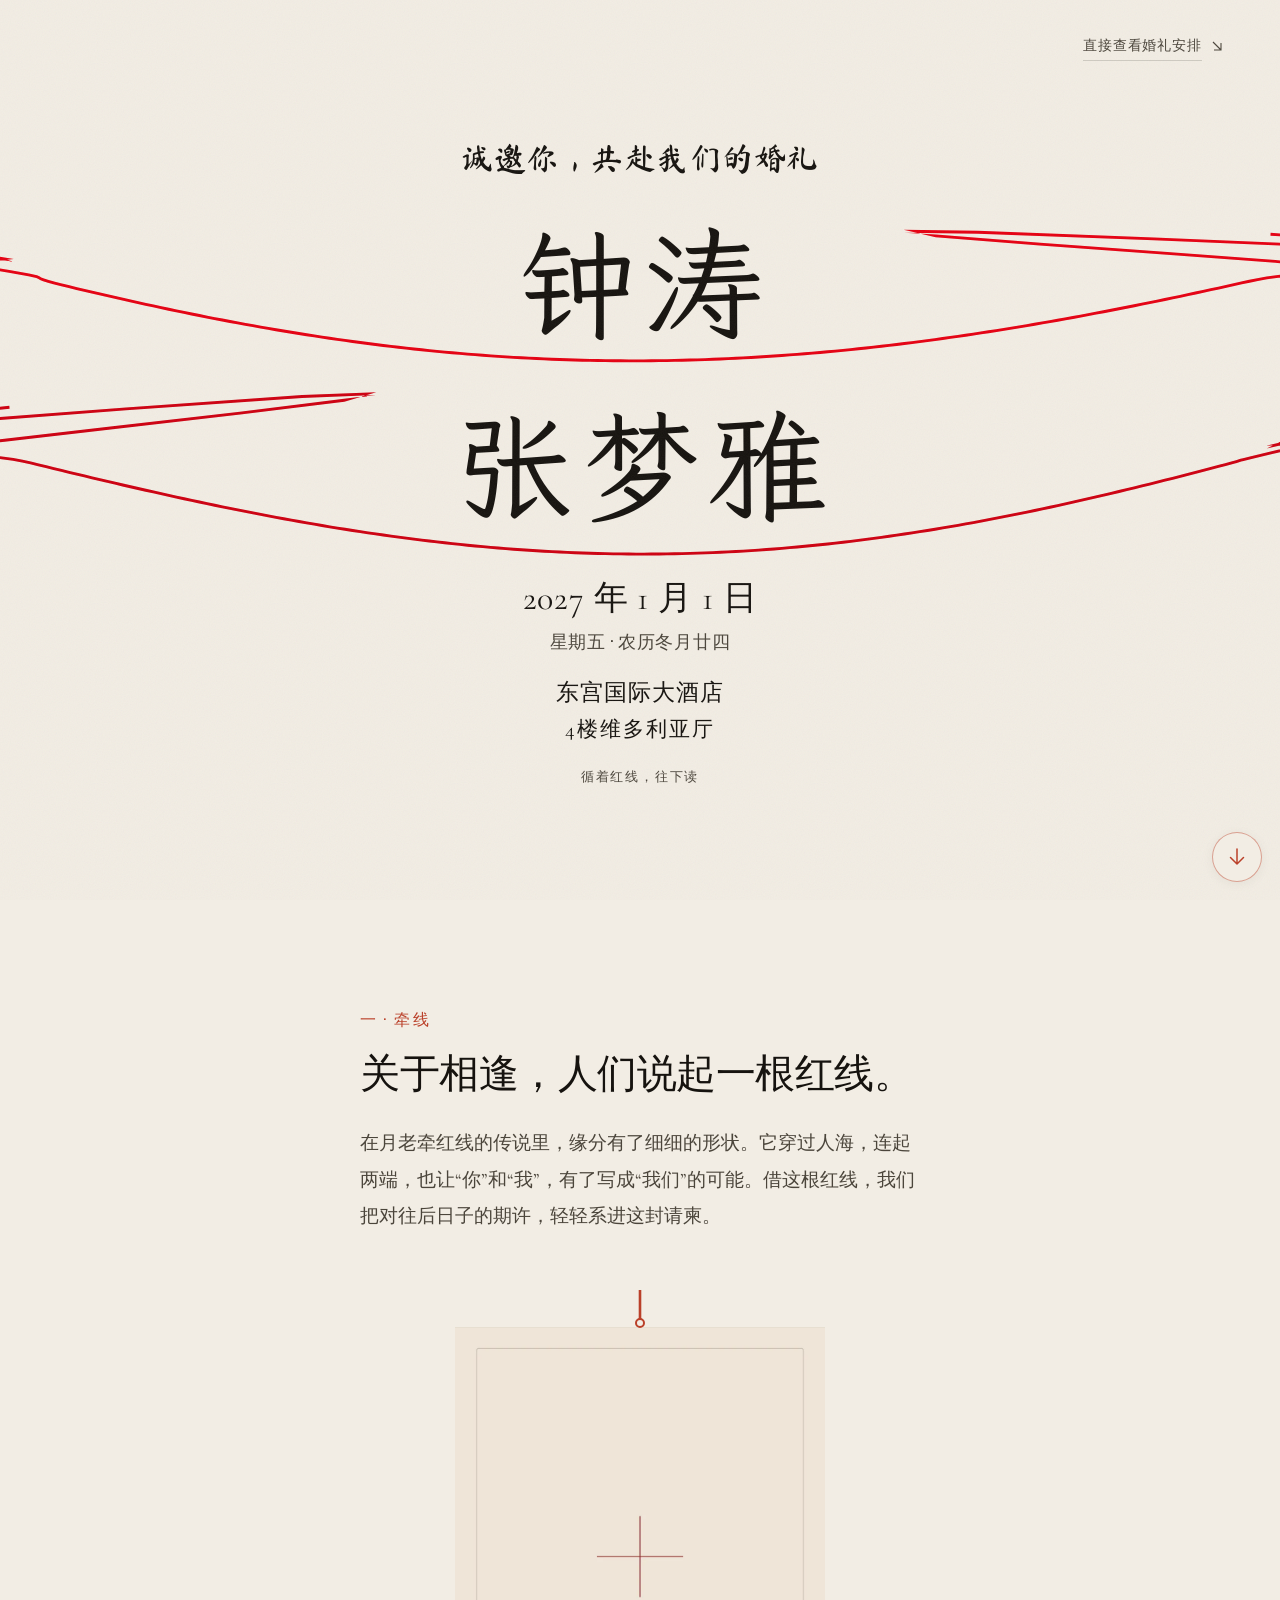
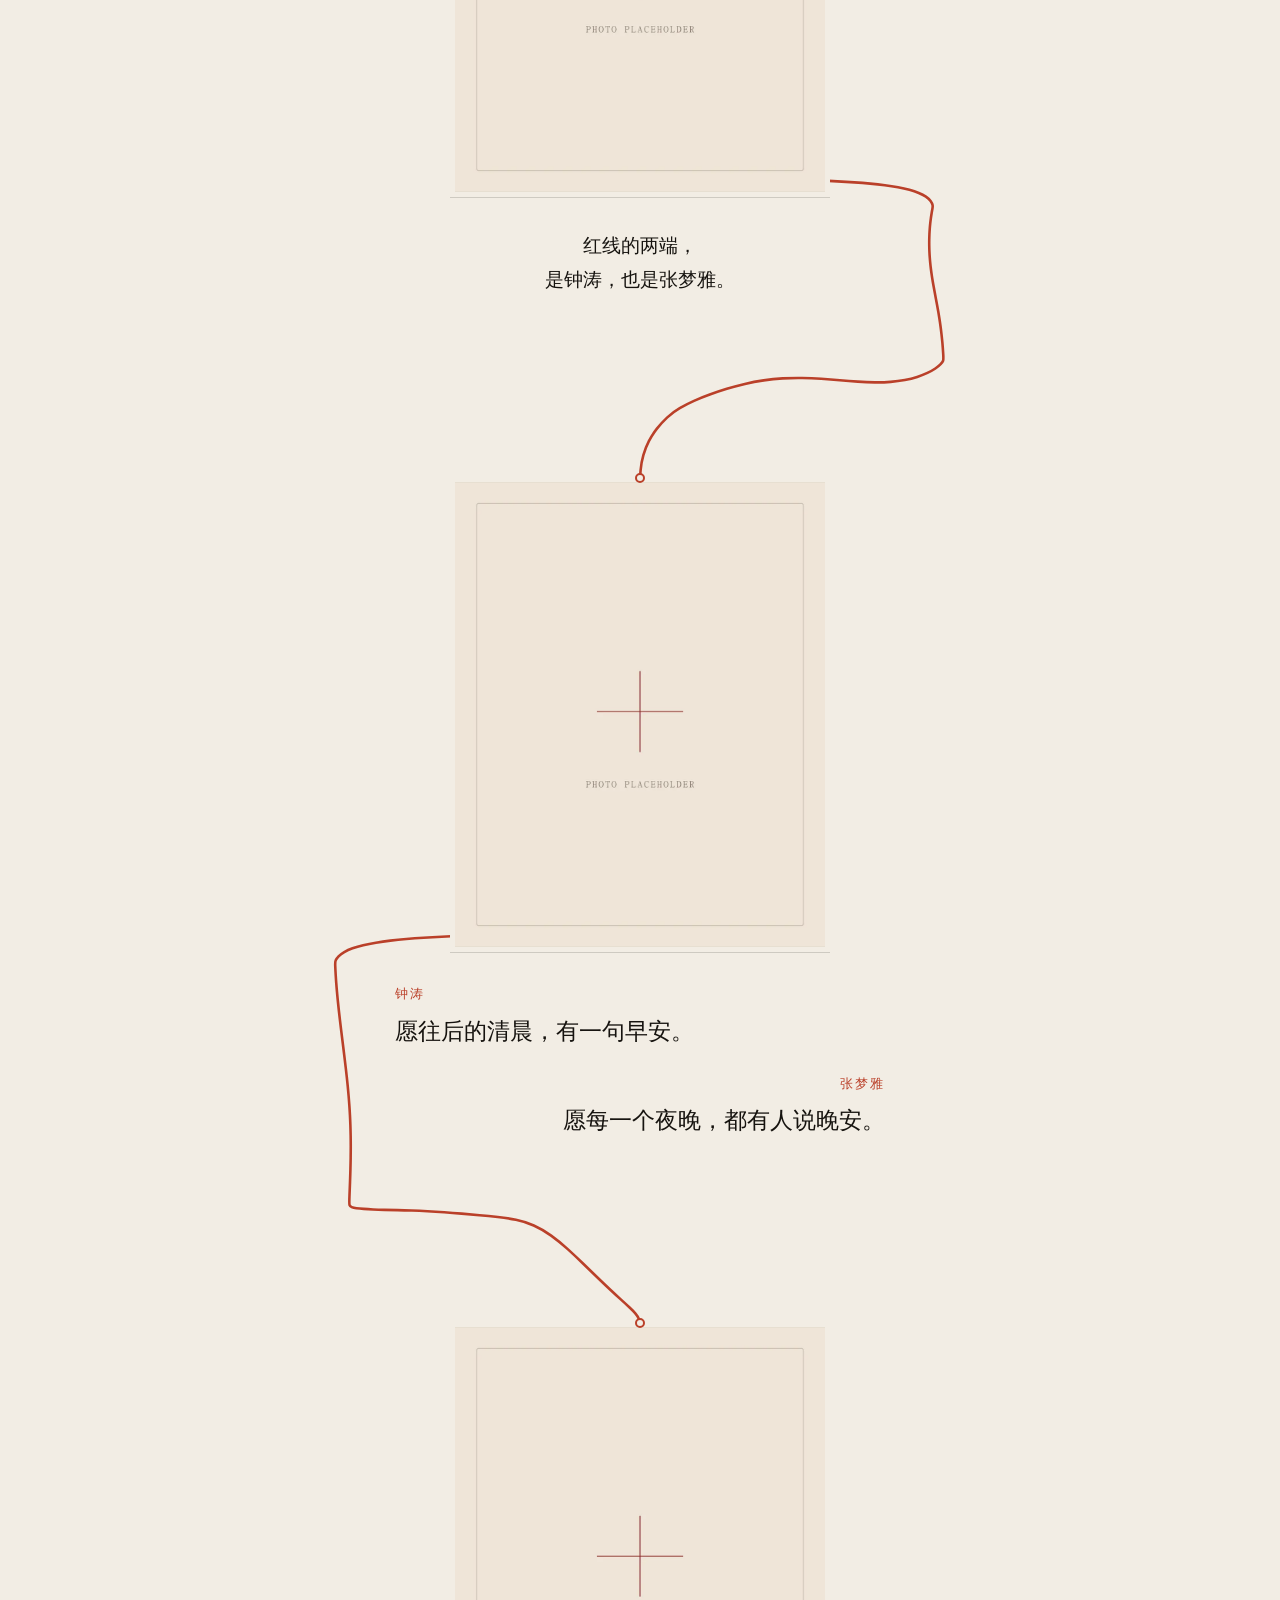
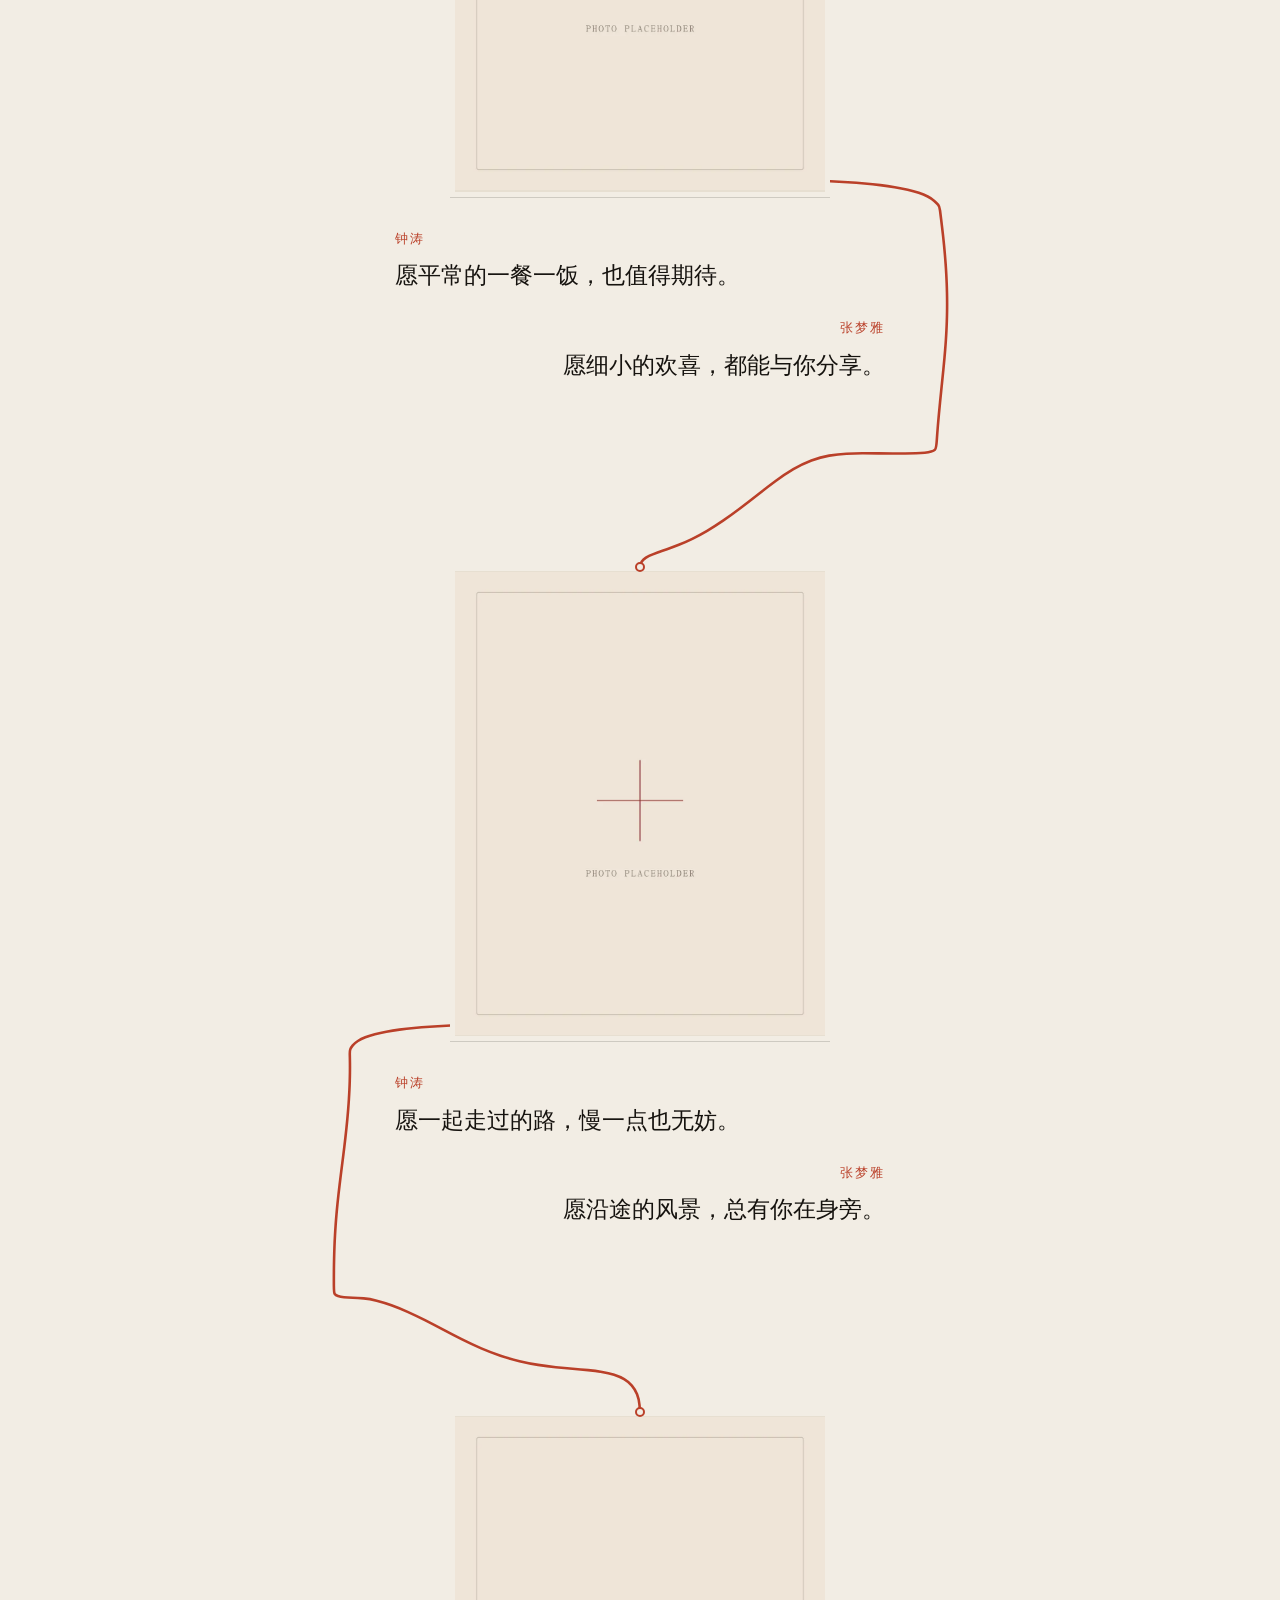
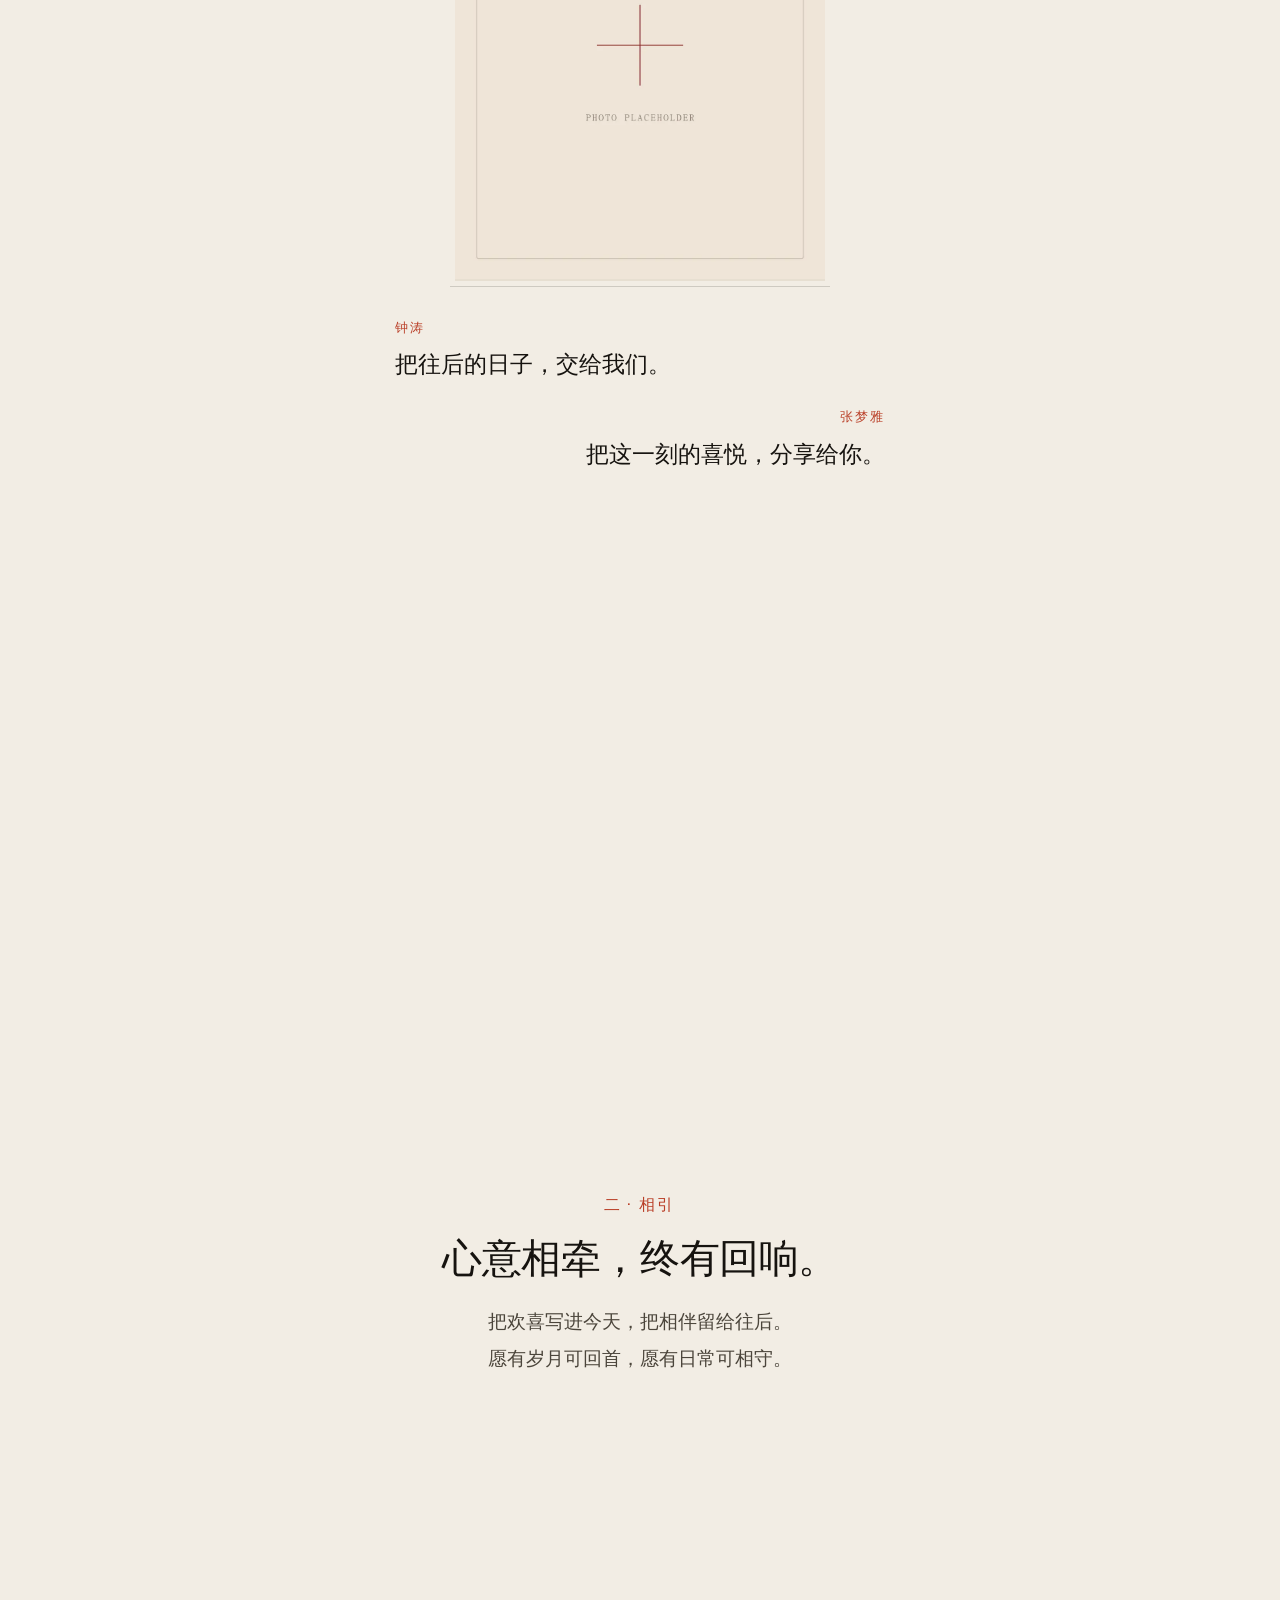
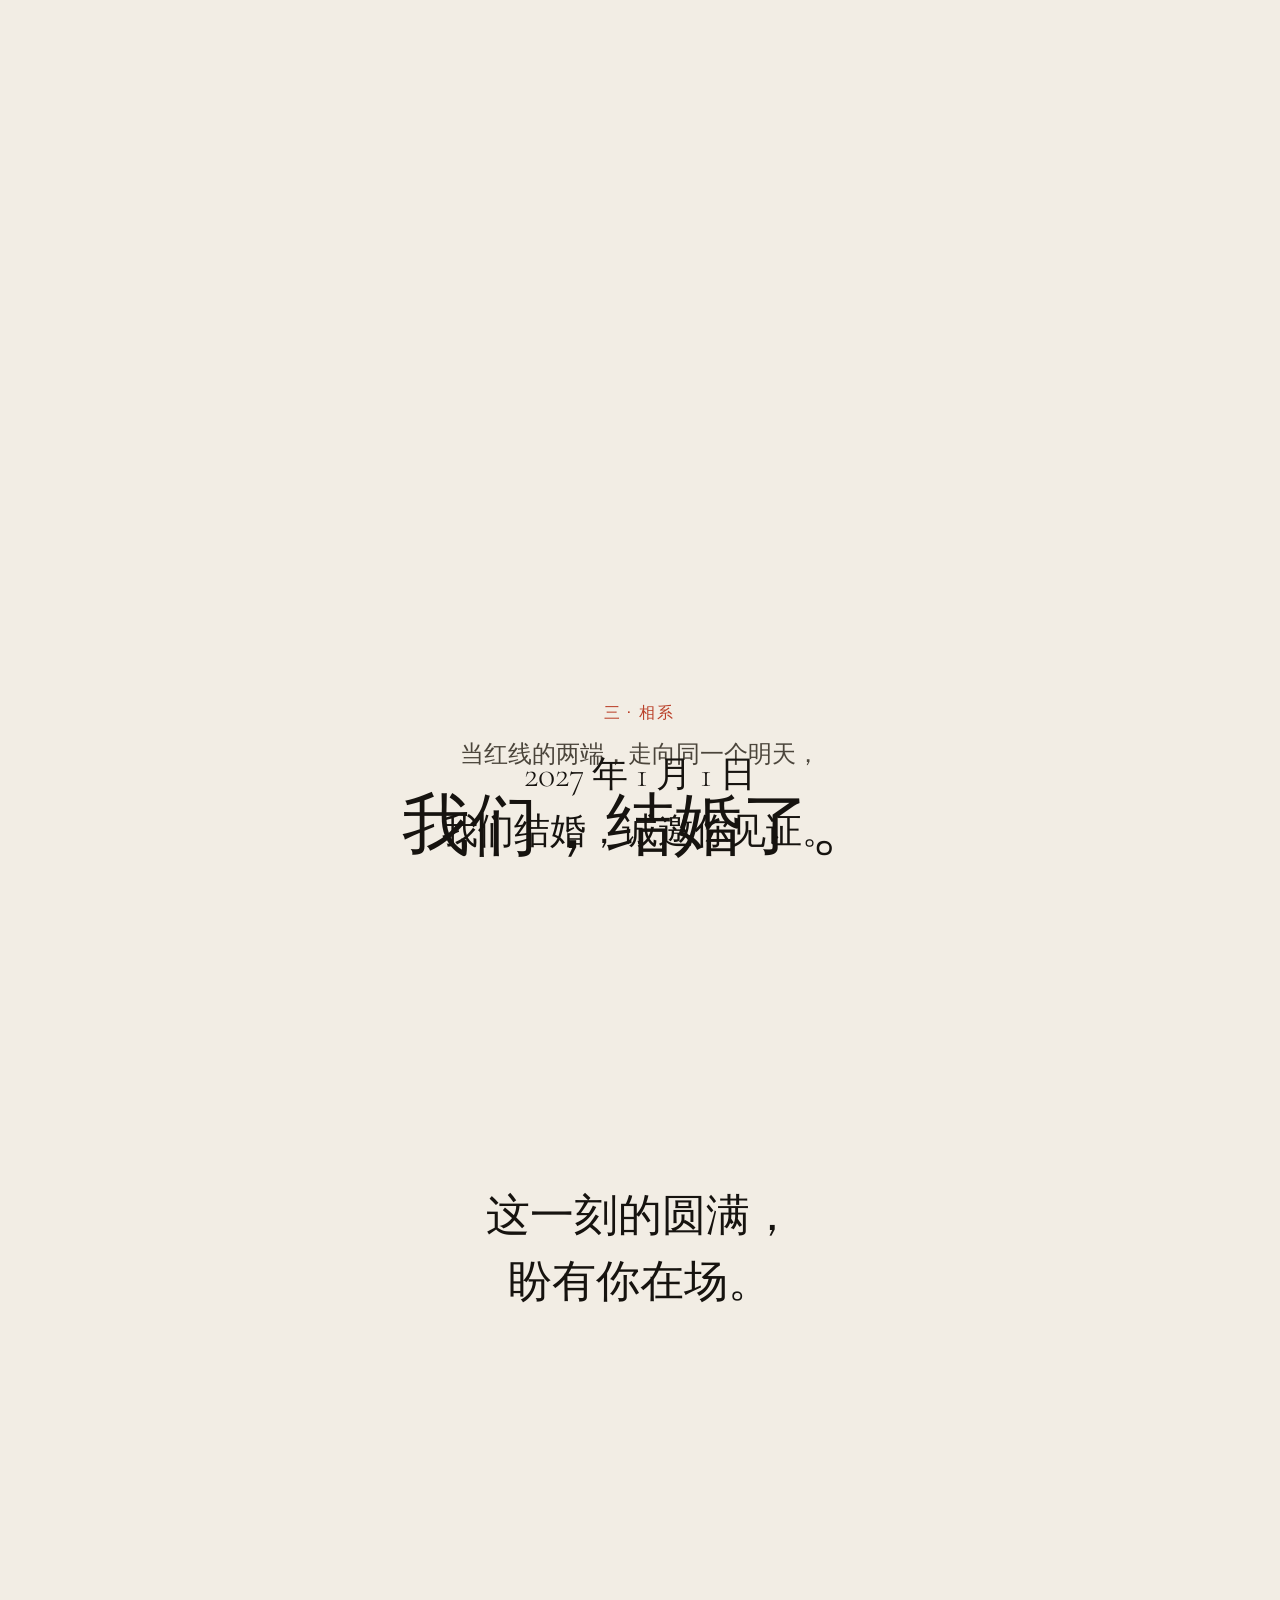
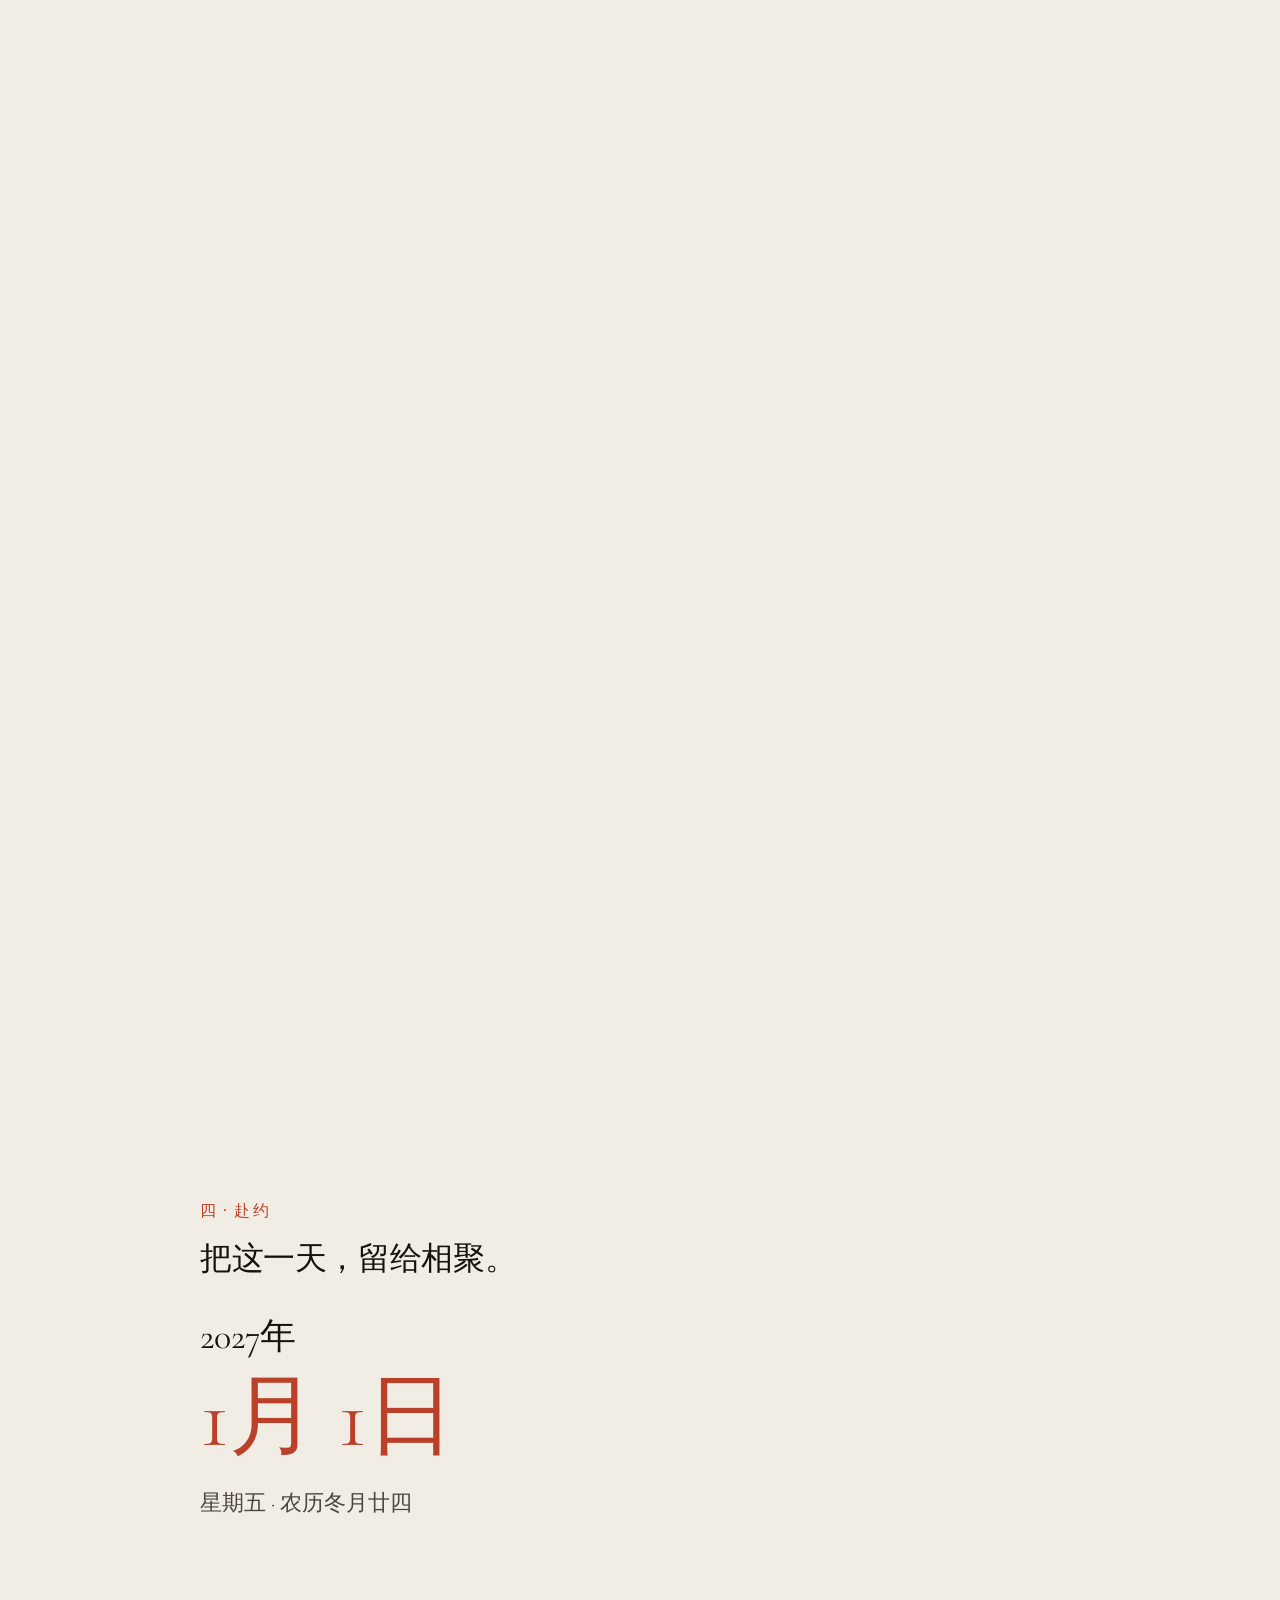
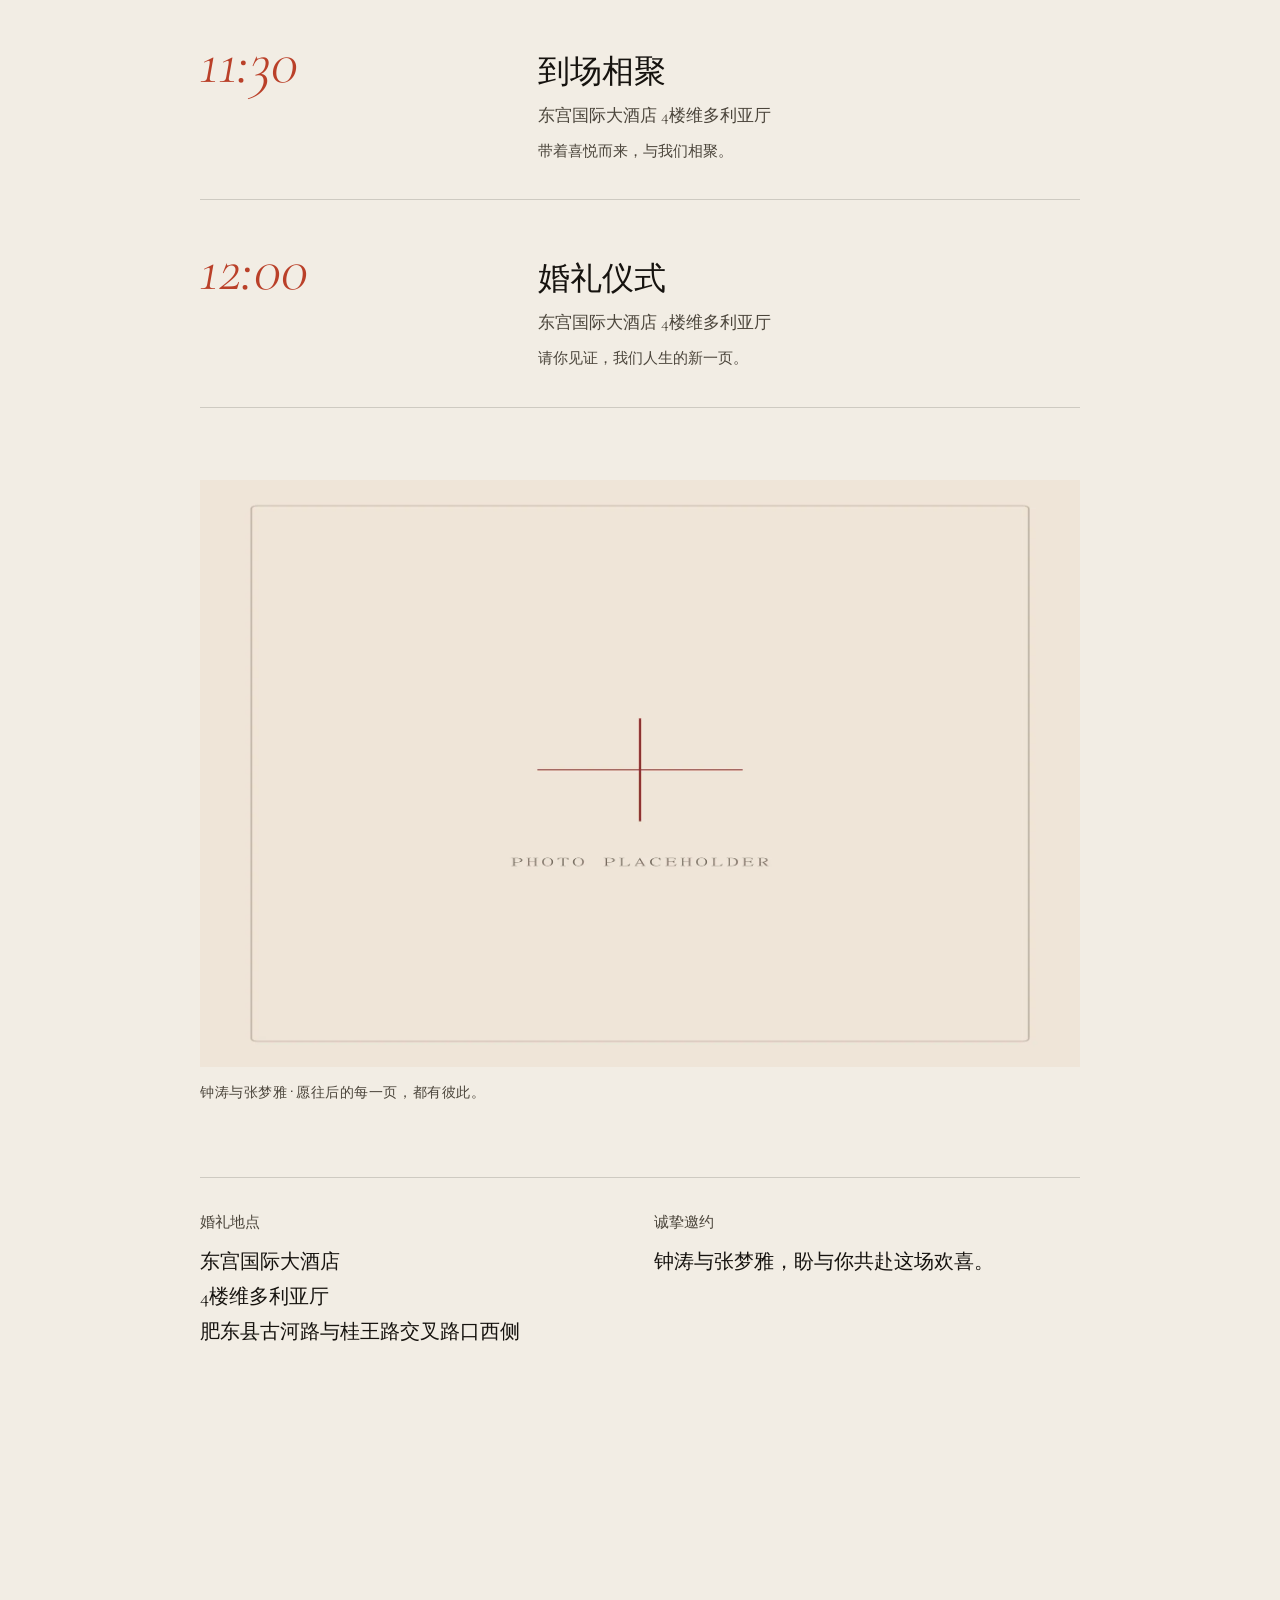
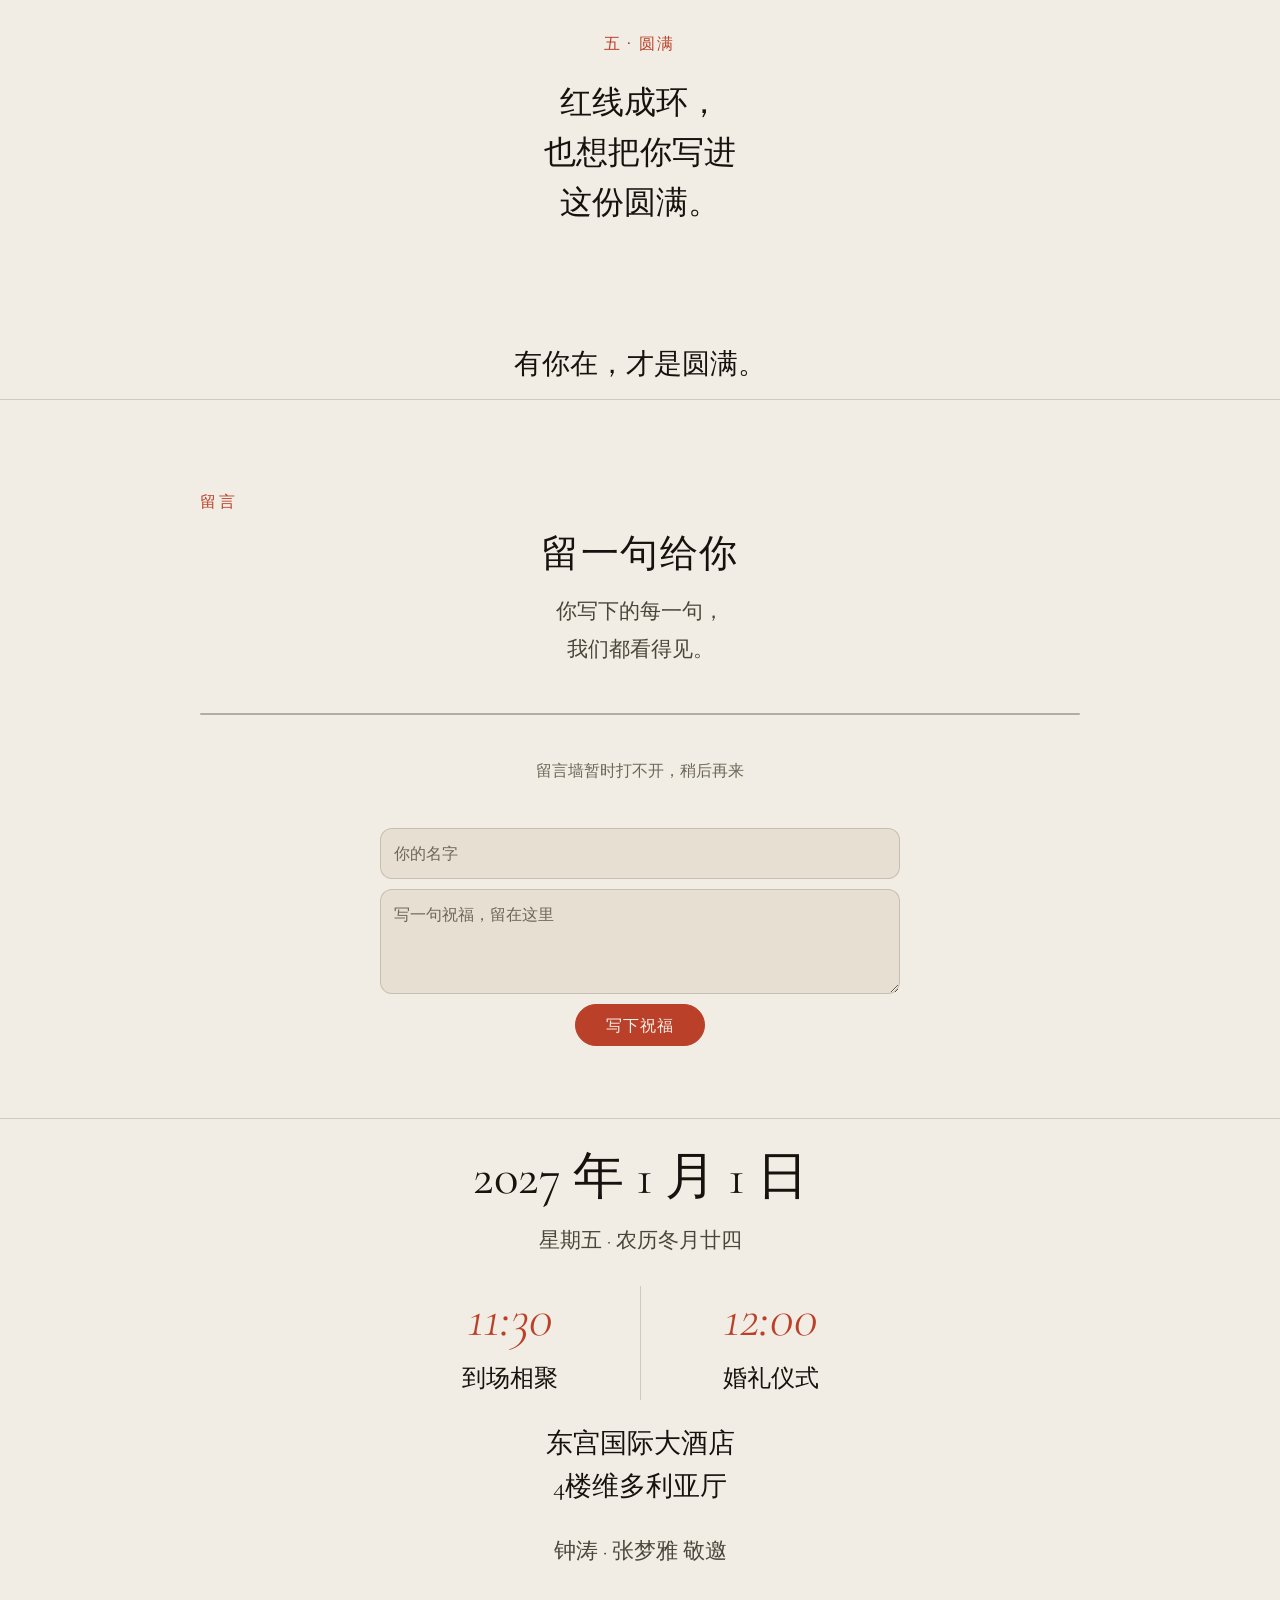
==== commit 052d22b3: "feat(barrage): 六种弹幕效果+后台一键切换" ====
--- a/index.html
+++ b/index.html
@@ -12,8 +12,8 @@
     <link rel="preload" href="./fonts/cormorant-var.woff2" as="font" type="font/woff2" crossorigin />
     <link rel="preload" href="./fonts/instrument-var.woff2" as="font" type="font/woff2" crossorigin />
     <title>一线 · 同心｜钟涛与张梦雅的婚礼｜2027年1月1日</title>
-    <script type="module" crossorigin src="./assets/index-HKM9kIi6.js"></script>
-    <link rel="stylesheet" crossorigin href="./assets/index-CFQCcigk.css">
+    <script type="module" crossorigin src="./assets/index-tQfE1-Qa.js"></script>
+    <link rel="stylesheet" crossorigin href="./assets/index-DMhLcN_Q.css">
   </head>
   <body>
     <div id="root"></div>
--- a/assets/index-DMhLcN_Q.css
+++ b/assets/index-DMhLcN_Q.css
@@ -0,0 +1 @@
+@font-face{font-family:Cormorant;src:url(../fonts/cormorant-var.woff2)format("woff2");font-weight:300 700;font-style:normal;font-display:swap}@font-face{font-family:Cormorant;src:url(../fonts/cormorant-var-italic.woff2)format("woff2");font-weight:300 700;font-style:italic;font-display:swap}@font-face{font-family:Instrument Sans;src:url(../fonts/instrument-var.woff2)format("woff2");font-weight:400 700;font-style:normal;font-display:swap}@property --night{syntax:"<number>";inherits:true;initial-value:0}:root{--night:0;--cut:clamp(0, calc((var(--night) - .44) / .12), 1);--mix:calc(var(--cut) * 100%);--paper-day:#f2ede4;--paper-night:#14100c;--deep-day:#e7dfd1;--deep-night:#1f1a14;--ink-day:#16130f;--ink-night:#efe8d9;--ink2-day:#4b453b;--ink2-night:#b6ad9b;--ink3-day:#6d6659;--ink3-night:#968e7d;--thread-day:#ba4029;--thread-night:#f4643f;--paper:color-mix(in oklab, var(--paper-night) var(--mix), var(--paper-day));--paper-deep:color-mix(in oklab, var(--deep-night) var(--mix), var(--deep-day));--ink:color-mix(in oklab, var(--ink-night) var(--mix), var(--ink-day));--ink-2:color-mix(in oklab, var(--ink2-night) var(--mix), var(--ink2-day));--ink-3:color-mix(in oklab, var(--ink3-night) var(--mix), var(--ink3-day));--thread:color-mix(in oklab, var(--thread-night) var(--mix), var(--thread-day));--rule:color-mix(in srgb, var(--ink) 16%, transparent);--serif:"Cormorant", "Songti SC", "STSong", "Noto Serif CJK SC", serif;--sans:"Instrument Sans", "PingFang SC", "Microsoft YaHei", system-ui, sans-serif;--measure:min(880px, 88vw);--cp:0;--tp:0;--lightningcss-light:initial;--lightningcss-dark: ;color-scheme:light;-webkit-text-size-adjust:100%}*,:before,:after{box-sizing:border-box}html{scroll-behavior:auto}body{background:var(--paper);color:var(--ink);font-family:var(--serif);font-synthesis-weight:none;margin:0;font-size:17px;line-height:1.55;transition:background-color .12s linear,color .12s linear;overflow-x:clip}body:after{content:"";z-index:60;pointer-events:none;opacity:calc(.055 * (1 - var(--night)));background-image:url("data:image/svg+xml,%3Csvg xmlns='http://www.w3.org/2000/svg' width='180' height='180'%3E%3Cfilter id='n'%3E%3CfeTurbulence type='fractalNoise' baseFrequency='0.85' numOctaves='3'/%3E%3C/filter%3E%3Crect width='180' height='180' filter='url(%23n)'/%3E%3C/svg%3E");position:fixed;inset:0}body.holding{-webkit-user-select:none;user-select:none;cursor:grabbing}::selection{background:var(--thread);color:var(--paper)}:focus-visible{outline:2px solid var(--thread);outline-offset:4px;border-radius:1px}.moon{z-index:0;pointer-events:none;opacity:clamp(0, calc((var(--night) - .66) * 3), 1);position:fixed;inset:0}.moon__disc{aspect-ratio:1;width:min(15vmin,118px);transform:translate(-50%, -50%) translateY(calc((1 - var(--tp)) * 6vh));background:radial-gradient(circle,#fcf8ecf0 0%,#f8f2e2e6 58%,#ece4cd8c 82%,#ece4cd00 100%);border-radius:50%;position:absolute;top:13%;left:74%}.moon__disc:after{content:"";background:radial-gradient(circle,#f0e8d017 0%,#f0e8d00b 34%,#f0e8d000 68%);border-radius:50%;position:absolute;inset:-180%}.stage{z-index:1;pointer-events:none;position:fixed;inset:0}.pull-backdrop{z-index:1;pointer-events:none;opacity:0;position:fixed;top:0;left:0;overflow:hidden}.pull-backdrop img{filter:blur(clamp(2px,.35vw,3px));max-width:none;position:absolute}.page{z-index:2;position:relative}.page,.colophon{opacity:calc(1 - 4 * var(--cut) * (1 - var(--cut)))}.skip{z-index:80;background:var(--ink);color:var(--paper);font:500 12px/1 var(--sans);letter-spacing:.1em;text-transform:uppercase;padding:10px 16px;text-decoration:none;position:fixed;top:12px;left:12px;transform:translateY(-160%)}.skip:focus{transform:none}.chapter{padding-inline:max(20px, env(safe-area-inset-left));flex-direction:column;align-items:center;display:flex;position:relative}.hold{grid-template-columns:minmax(0,1fr);align-content:center;place-items:center;width:100%;min-height:100svh;display:grid;position:sticky;top:0}.meta{font:500 11px/1.4 var(--sans);letter-spacing:.22em;text-transform:uppercase;color:var(--ink-3);margin:0}.index{font:400 16px/1.4 var(--sans);letter-spacing:.16em;color:var(--thread);margin:0 0 .9rem}.lead{letter-spacing:-.012em;text-wrap:balance;margin:0;font-size:clamp(1.5rem,3.4vw,2.5rem);font-weight:300;line-height:1.45}.body{color:var(--ink-2);max-width:34em;font-size:clamp(1.02rem,1.5vw,1.2rem);line-height:1.9}.visually-hidden{clip-path:inset(50%);white-space:nowrap;width:1px;height:1px;margin:-1px;padding:0;position:absolute;overflow:hidden}.overture{justify-content:center;min-height:100svh;padding-block:clamp(32px,7svh,72px)}.overture__inner{text-align:center;justify-items:center;gap:clamp(24px,5svh,48px);width:min(880px,88vw);display:grid}.overture .meta{font:500 clamp(21px, 3vw, 28px)/1.6 var(--serif);letter-spacing:.07em;color:var(--ink)}.names{gap:clamp(32px,6svh,64px);width:100%;margin:0;display:grid}.names__row{justify-content:center;display:flex}.name{letter-spacing:.12em;text-indent:.12em;white-space:nowrap;font-size:clamp(50px,11.5vw,112px);font-weight:300;line-height:1.2}.overture__meta{justify-items:center;gap:1rem;display:grid}.overture__date{font:500 clamp(20px, 2.4vw, 25px)/1.6 var(--sans);color:var(--ink);gap:.5em;margin:0;display:grid}.overture__venue{font-family:var(--serif);font-size:clamp(20px,2.2vw,24px);line-height:1.6}.hint{font:400 15px/1.6 var(--sans);letter-spacing:.1em;color:var(--ink-2);margin:0}.jump{font:500 15px/1.6 var(--sans);letter-spacing:.08em;color:var(--ink-2);border-bottom:1px solid var(--rule);padding:5px 0;text-decoration:none}.jump:hover{color:var(--thread);border-color:var(--thread)}.thread{gap:36px;padding-block:clamp(60px,12svh,120px) 12svh}.thread__head{width:min(560px,86vw)}.legend{margin-top:1.4rem}.thread__story{width:min(620px,100%);padding-top:32px;position:relative}.thread__cord{pointer-events:none;width:100%;height:100%;color:var(--thread);position:absolute;inset:0}.thread__moment{justify-items:center;gap:32px;padding-bottom:clamp(144px,20svh,192px);display:grid;position:relative}.thread__moment:last-child{padding-bottom:0}.thread__photo{aspect-ratio:4/5;border:5px solid var(--paper);background:var(--paper-deep);width:min(78vw,380px);box-shadow:0 1px 0 var(--rule);margin:0;position:relative}.thread__photo img{object-fit:contain;width:100%;height:100%;display:block}.thread__pin{z-index:1;border:2px solid var(--thread);background:var(--paper);border-radius:50%;width:10px;height:10px;position:absolute;top:-9px;left:calc(50% - 5px)}.thread__aside{text-align:center;white-space:pre-line;width:80%;margin:0;font-size:19px;line-height:1.8}.pair{gap:22px;width:min(490px,80%);display:grid}.voice{margin:0;font-size:clamp(19px,2.7vw,23px);font-weight:300;line-height:1.75}.voice--a{text-align:left}.voice--b{text-align:right}.voice__who{font:500 13px/1.5 var(--sans);letter-spacing:.16em;color:var(--thread);margin-bottom:.5rem;display:block}.pull{min-height:175svh}.pull__inner{text-align:center;justify-items:center;gap:clamp(28px,4svh,48px);width:min(720px,88vw);padding-block:4svh;display:grid}.pull__photo{touch-action:pan-y pinch-zoom;-webkit-user-select:none;user-select:none;width:100%;height:clamp(240px,52svh,480px);position:relative}.pull__handle{touch-action:pan-y;cursor:grab;position:absolute;inset:0}.pull__note{font:400 clamp(14px, 1.3vw, 18px)/1.6 var(--serif);letter-spacing:.06em;color:var(--thread);white-space:nowrap;pointer-events:none;opacity:0;will-change:transform, opacity;margin:0;position:fixed;top:0;left:0}.pull__copy{width:100%;max-width:620px}.pull__copy .body{white-space:pre-line;margin:1rem auto 0}.caption{font:400 14px/1.7 var(--sans);letter-spacing:.04em;color:var(--ink-2)}.tie{min-height:235svh}.tie__inner{text-align:center;grid-template-columns:minmax(0,1fr);justify-items:center;gap:12px;width:min(760px,92vw);padding-block:clamp(20px,4svh,40px);display:grid}.tie__inner>.index{margin-bottom:0}.tie__stack{align-items:center;width:100%;min-height:112px;display:grid}.tie__stack>*{grid-area:1/1}.tie__first{opacity:clamp(0, calc(3.34 - var(--tp) * 8.34), 1);justify-items:center;gap:10px;display:grid}.tie__before{color:var(--ink-2);margin:0;font-size:clamp(17px,2.6vw,24px)}.tie__headline{text-wrap:balance;transform:scale(calc(1 + var(--tp) * .04));margin:0;font-size:clamp(34px,9vw,68px);font-weight:300;line-height:1.3}.tie__merged{white-space:pre-line;opacity:clamp(0, calc(var(--tp) * 7.15 - 3), 1);margin:0;font-size:clamp(24px,4.5vw,36px);font-weight:300;line-height:1.6}.tie__knot{width:min(96vw,1000px);height:clamp(200px,32svh,300px)}.tie__after{font:400 clamp(36px, 5vw, 44px)/1.5 var(--serif);white-space:pre-line;color:var(--ink);opacity:clamp(0, calc(var(--tp) * 7.15 - 3.9), 1);margin:0}.day{gap:clamp(40px,8svh,72px);padding-block:14svh 16svh}.day__head{width:var(--measure)}.day__head .lead{font-size:clamp(24px,3.5vw,32px)}.day__date{gap:18px;margin:32px 0 0;display:grid}.day__date time{gap:6px;display:grid}.day__year{font-size:clamp(26px,4vw,36px);line-height:1.3}.day__monthday{color:var(--thread);font-size:clamp(54px,13vw,88px);line-height:1.15}.day__calendar{color:var(--ink-2);font-size:clamp(18px,2.5vw,22px)}.schedule{width:var(--measure);margin:0;padding:0;list-style:none;display:grid}.row{border-top:1px solid var(--rule);grid-template-columns:minmax(100px,.55fr) 1fr;align-items:baseline;column-gap:clamp(16px,4vw,40px);padding:clamp(26px,4svh,42px) 0;display:grid}.row:last-child{border-bottom:1px solid var(--rule)}.row[data-active="1"]{border-top-color:#0000}.row__time{font-variant-numeric:lining-nums;letter-spacing:.01em;color:var(--thread);white-space:nowrap;font:italic 500 clamp(38px,7vw,62px)/1.1 Cormorant,Georgia,serif}.row__name{font-size:clamp(23px,3.8vw,32px);font-weight:300;line-height:1.45;display:block}.row__where{color:var(--ink-2);margin-top:.4em;font-size:17px;display:block}.row__note{font:400 15px/1.7 var(--sans);color:var(--ink-2);margin-top:.6em;display:block}.plate{width:var(--measure);gap:.9rem;margin:0;display:grid}.plate__frame{background:var(--paper-deep);aspect-ratio:1920/1281;position:relative;overflow:hidden}.plate__frame img{object-fit:cover;width:100%;height:100%;display:block}.facts{width:var(--measure);border-top:1px solid var(--rule);grid-template-columns:repeat(auto-fit,minmax(230px,1fr));gap:28px;margin:0;padding-top:2rem;display:grid}.fact dt{font:500 15px/1.6 var(--sans);color:var(--ink-2);margin-bottom:.7rem}.fact dd{margin:0;font-size:20px;line-height:1.75}.ring{padding-block:clamp(80px,14svh,140px) 12px}.ring__inner{text-align:center;justify-items:center;width:100%;display:grid}.ring__message{width:min(58vw,260px);padding-block:12px}.ring__message .index{margin-bottom:24px}.ring__lead{white-space:pre-line;margin:0;font-size:clamp(24px,4vw,32px);font-weight:300;line-height:1.55}.ring__closing{margin:clamp(72px,12svh,104px) 0 0;font-size:clamp(20px,3vw,28px)}.colophon{z-index:2;padding:20px 20px max(88px, calc(64px + env(safe-area-inset-bottom)));text-align:center;border-top:1px solid var(--rule);position:relative}.colophon p{margin:0;font-size:19px;line-height:1.8}.colophon .colophon__date{font:400 clamp(28px, 6.5vw, 38px)/1.5 var(--serif)}.colophon .colophon__calendar{color:var(--ink-2);margin-top:6px;font-size:16px}.colophon__schedule{grid-template-columns:repeat(2,minmax(0,1fr));width:min(360px,100%);margin:26px auto 22px;display:grid}.colophon__schedule p+p{border-left:1px solid var(--rule)}.colophon__schedule time{color:var(--thread);font:italic 500 38px/1.2 Cormorant,Georgia,serif;display:block}.colophon__schedule span{margin-top:6px;font-size:18px;display:block}.colophon .colophon__venue{font-size:20px;line-height:1.6}.colophon .colophon__signature{color:var(--ink-2);margin-top:24px;font-size:17px}@media (width>=800px){.colophon .colophon__date{font-size:clamp(42px,4vw,56px)}.colophon .colophon__calendar{font-size:21px}.colophon__schedule{width:min(520px,100%)}.colophon__schedule time{font-size:54px}.colophon__schedule span{font-size:24px}.colophon .colophon__venue{font-size:27px}.colophon .colophon__signature{font-size:22px}}@media (width<=640px) and (orientation:portrait){.pull__photo{aspect-ratio:4/5;height:auto}}@media (pointer:coarse){.pull__handle{height:var(--pull-touch-height,calc(10svh + 12px));top:30%;bottom:auto;transform:translateY(-50%)}}@media (width<=799px),(pointer:coarse){.colophon{padding-bottom:max(58.667px, calc(38px + env(safe-area-inset-bottom)))}}@media (height<=680px){.overture{padding-block:24px}.overture__inner{gap:20px}.names{gap:28px}.name{font-size:clamp(46px,9vw,70px)}.overture__meta{gap:10px}.overture__date,.overture__venue{font-size:18px}.pull__inner{gap:20px;padding-block:20px}.pull__copy .body{font-size:17px;line-height:1.7}.tie__inner{gap:8px;padding-block:16px}.tie__stack{min-height:100px}}@media (orientation:landscape) and (height<=500px){.hold{position:relative}.pull,.tie{min-height:0}.pull__photo{width:min(100%,97.5svh);height:65svh}}@media (prefers-reduced-motion:reduce){html{scroll-behavior:auto}*,:before,:after{transition-duration:.001ms!important;animation-duration:.001ms!important;animation-iteration-count:1!important}.tie__first{display:none}.tie__merged,.tie__after{opacity:1}}.guestbook{z-index:2;border-top:1px solid var(--rule);background:var(--paper);padding:clamp(64px,10svh,110px) 20px clamp(48px,8svh,80px);position:relative}.guestbook__inner{width:var(--measure);margin:0 auto}.guestbook__title{font:300 clamp(26px, 5vw, 38px)/1.5 var(--serif);text-align:center;letter-spacing:.04em;margin:0}.guestbook__lead{text-align:center;white-space:pre-line;color:var(--ink-2);margin:10px 0 0;font-size:18px;line-height:1.8}.guestbook__list{background:var(--rule);border:1px solid var(--rule);border-radius:14px;gap:1px;margin:clamp(28px,5svh,44px) 0 0;padding:0;list-style:none;display:grid;overflow:hidden}.guestbook__item{background:var(--paper);padding:14px 16px}.guestbook__item-text{white-space:pre-wrap;overflow-wrap:anywhere;margin:0;font-size:17px;line-height:1.75}.guestbook__item-meta{color:var(--ink-3);align-items:baseline;gap:10px;margin:8px 0 0;font-size:13px;display:flex}.guestbook__pin{letter-spacing:.08em;color:var(--thread);border:1px solid var(--thread);border-radius:999px;padding:0 6px;font-size:11px}.guestbook__time{margin-left:auto}.guestbook__note{text-align:center;color:var(--ink-3);margin:clamp(28px,5svh,44px) 0 0;font-size:16px}.guestbook__form{margin:clamp(28px,5svh,44px) 0 0;gap:10px;max-width:520px;margin-inline:auto;display:grid}.guestbook__input,.guestbook__textarea{width:100%;font:400 16px/1.7 var(--sans);color:var(--ink);background:var(--paper-deep);border:1px solid var(--rule);appearance:none;border-radius:12px;padding:11px 13px;transition:border-color .16s}.guestbook__textarea{resize:vertical;min-height:92px}.guestbook__input::placeholder,.guestbook__textarea::placeholder{color:var(--ink-3)}.guestbook__input:focus,.guestbook__textarea:focus{border-color:var(--thread);outline:none}.guestbook__submit{font:500 16px/1 var(--sans);letter-spacing:.06em;color:#f7f2e9;background:var(--thread);border:1px solid var(--thread);cursor:pointer;border-radius:999px;justify-self:center;padding:12px 30px;transition:opacity .16s}.guestbook__submit:disabled{opacity:.55;cursor:default}.guestbook__status{text-align:center;color:var(--ink-3);margin:0;font-size:14px}@media (width>=800px){.guestbook__item-text{font-size:19px}.guestbook__lead{font-size:21px}}.bd{z-index:90;transition:opacity .7s;position:fixed;inset:0;overflow:hidden}.bd.is-out{opacity:0}.bd__veil{background:radial-gradient(120% 90% at 50% 45%,#3a26228c,#1a1412c7);animation:.52s both bd-veil-in;position:absolute;inset:0}.bd__veil--deep{background:radial-gradient(120% 90% at 50% 45%,#281816bd,#0e0b0aeb)}@keyframes bd-veil-in{0%{opacity:0}to{opacity:1}}.bd__hint{text-align:center;letter-spacing:.18em;color:#fff0e699;margin:0;font-size:13px;animation:.7s .6s both bd-veil-in;position:absolute;bottom:6vh;left:0;right:0}.bd__notes{pointer-events:none;position:absolute;inset:0}.bd__note{width:var(--nw);height:calc(var(--nw) * .62);margin:calc(var(--nw) * -.31) 0 0 calc(var(--nw) * -.5);will-change:transform, opacity;border-radius:2px;animation:1s cubic-bezier(.2,.85,.3,1) both bd-note-in;position:absolute;box-shadow:0 1px 4px #0000003d}@keyframes bd-note-in{0%{opacity:0;transform:translate(var(--fx), var(--fy)) rotate(var(--r0)) scale(.7)}60%{opacity:1}to{opacity:1;transform:translate(0, 0) rotate(var(--r1)) scale(1)}}.bd.is-out .bd__note{animation:1.3s both bd-note-out}@keyframes bd-note-out{to{opacity:0;transform:translate(0, -110px) rotate(calc(var(--r1) + 26deg)) scale(.92)}}.bd__card{text-align:center;background:#fffcf5f5;border-radius:3px;padding:13px 16px 12px;animation:.9s cubic-bezier(.2,.9,.3,1) both bd-card-in;position:absolute;top:50%;left:50%;transform:translate(-50%,-50%);box-shadow:0 10px 30px #00000052}@keyframes bd-card-in{0%{opacity:0;transform:translate(-50%,-46%)scale(.9)}to{opacity:1;transform:translate(-50%,-50%)scale(1)}}.bd__card-text{font-family:var(--serif);letter-spacing:.03em;color:#3a3229;margin:0;font-size:16px;line-height:1.55}.bd__card-by{letter-spacing:.14em;color:#8d8377;margin:7px 0 0;font-size:11px}.bd__canvas{width:100%;height:100%;position:absolute;inset:0}.bd__core{text-align:center;position:absolute;top:50%;left:50%;transform:translate(-50%,-50%)}.bd__core-text{font-family:var(--serif);letter-spacing:.04em;color:#ffe9d8;margin:0;font-size:clamp(18px,5vw,27px);line-height:1.5}.bd__core-by{letter-spacing:.16em;color:#ffe2ced9;margin:7px 0 0;font-size:12px;font-style:normal}.bd__core--glow{text-shadow:0 0 18px #ff9c788c,0 0 46px #ff786e4d}.bd__core--plate{color:#2f2a23;text-shadow:none}.bd__core--plate .bd__core-by{color:#8d8377}.bd__core--deep{text-shadow:0 0 20px #000000b3}.bd__caps{pointer-events:none;position:absolute;inset:0}.bd__cap{color:#6a503c;letter-spacing:.08em;white-space:nowrap;will-change:transform, opacity;background:#fff0e0e6;border-radius:999px;padding:4px 11px;font-size:clamp(10px,2.5vw,14px);animation:.9s cubic-bezier(.22,.9,.3,1) both bd-cap-in;position:absolute;transform:translate(-50%,-50%);box-shadow:0 2px 10px #0003}@keyframes bd-cap-in{0%{opacity:0;transform:translate(calc(-50% + var(--fx)), calc(-50% + var(--fy))) rotate(calc(var(--r1) * 3)) scale(.8)}to{opacity:1;transform:translate(-50%, -50%) rotate(var(--r1)) scale(1)}}.bd.is-out .bd__cap{animation:1s both bd-cap-out}@keyframes bd-cap-out{0%{opacity:1}to{opacity:0;transform:translate(calc(-50% + var(--fx) * .2), calc(-50% - 140px)) rotate(var(--r1)) scale(.85)}}.bd__core--plate{background:#fffaf2f2;border-radius:4px;padding:12px 15px;box-shadow:0 10px 30px #0000004d}.bd__ring{pointer-events:none;position:absolute;inset:0}.bd__ring-word,.bd__ring-mine{text-align:center;max-width:17vw;line-height:1.2;font-size:var(--fs);letter-spacing:.06em;color:#fff8f0e6;white-space:pre-wrap;word-break:break-word;text-shadow:0 1px 12px #00000073;will-change:transform, opacity;animation:.9s cubic-bezier(.22,.9,.3,1) both bd-ring-in;position:absolute;transform:translate(-50%,-50%)}@keyframes bd-ring-in{0%{opacity:0;transform:translate(calc(-50% + var(--fx,0px)), calc(-50% + var(--fy,0px))) scale(.86)}to{opacity:1;transform:translate(-50%,-50%)scale(1)}}.bd__ring-mine{z-index:2;max-width:40vw;font-size:var(--cfs)}.bd__ring-mine b{letter-spacing:.04em;color:#ffe9d8;text-shadow:0 0 18px #ff9c788c;font-weight:500;display:block}.bd__ring-mine i{letter-spacing:.14em;color:#ffe2ced9;margin-top:6px;font-size:13px;font-style:normal;display:block}.bd__burst{pointer-events:none;position:absolute;inset:0}.bd__burst-word{text-align:center;letter-spacing:.06em;color:#fff3e8f0;text-shadow:0 1px 14px #00000080;will-change:transform, opacity;max-width:20vw;font-size:clamp(12px,3.2vw,17px);animation:4.2s cubic-bezier(.16,.68,.3,1) both bd-burst;position:absolute;transform:translate(-50%,-50%)}@keyframes bd-burst{0%{opacity:0;transform:translate(calc(-50% + var(--fx,0px)), calc(-50% + var(--fy,0px))) scale(.8)}20%{opacity:1}42%{opacity:1;transform:translate(-50%,-50%)scale(1)}to{opacity:0;transform:translate(calc(-50% + var(--bx)), calc(-50% + var(--by))) rotate(var(--br)) scale(.6)}}.bd__core--deep .bd__core-text{font-size:clamp(16px,4.2vw,24px)}.bd__rain{position:absolute;inset:0;overflow:hidden}.bd__drop{opacity:0;text-shadow:0 0 12px #00000059;will-change:transform, opacity;line-height:1;animation-name:bd-drop-fall;animation-timing-function:linear;animation-iteration-count:1;animation-fill-mode:both;position:absolute;top:-12vh}@keyframes bd-drop-fall{0%{opacity:0;transform:translate(0)rotate(0)}12%{opacity:.95}85%{opacity:.9}to{opacity:0;transform:translate(var(--dx), 118vh) rotate(var(--rs))}}.bd__rain .bd__core{z-index:2}@media (prefers-reduced-motion:reduce){.bd__note,.bd__cap,.bd__ring-word,.bd__burst-word{animation-duration:1ms}.bd__ring-mine{animation:none}.bd__drop{display:none}}@font-face{font-family:Cover WenKai;src:url(../fonts/cover-wenkai.woff2)format("woff2");font-weight:400;font-style:normal;font-display:swap;unicode-range:U+5F20,U+68A6,U+6D9B,U+949F,U+96C5}@font-face{font-family:Cover Brush;src:url(../fonts/cover-brush.woff2)format("woff2");font-weight:400;font-style:normal;font-display:swap;unicode-range:U+4EEC,U+4F60,U+5171,U+5A5A,U+6211,U+7684,U+793C,U+8BDA,U+8D74,U+9080,U+FF0C}.chapter.overture{padding-block:max(88px, calc(env(safe-area-inset-top) + 72px)) max(64px, calc(env(safe-area-inset-bottom) + 48px))}.overture .overture__inner{gap:clamp(24px,4svh,40px);width:min(880px,100%)}.overture .meta{letter-spacing:.015em;text-wrap:balance;font-family:Cover Brush,Kaiti SC,KaiTi,serif;font-size:clamp(23px,5.8vw,32px);font-weight:400;line-height:1.4}.overture .names{gap:clamp(32px,5svh,52px)}.overture .name{letter-spacing:.055em;text-indent:.055em;font-synthesis:none;font-family:Cover WenKai,Kaiti SC,KaiTi,serif;font-size:clamp(72px,21.5vw,120px);font-weight:400;line-height:1.15}.overture .overture__meta{gap:clamp(16px,2.2svh,22px)}.overture .overture__date{font-family:var(--serif);gap:6px;font-weight:400;line-height:1.4}.overture__date time{letter-spacing:.025em;white-space:nowrap;font-size:clamp(26px,6.8vw,34px)}.overture__calendar{font:400 clamp(16px, 4.1vw, 18px)/1.5 var(--sans);color:var(--ink-2);letter-spacing:.04em;white-space:nowrap}.overture .overture__venue{font:400 clamp(19px, 4.9vw, 23px)/1.55 var(--serif);letter-spacing:.045em;white-space:nowrap;gap:2px;margin:0;display:grid}.overture__room{letter-spacing:.09em;font-size:.92em}.overture .hint{letter-spacing:.14em;font-size:13px}.overture .overture__jump{top:max(14px, env(safe-area-inset-top));right:max(16px, env(safe-area-inset-right));letter-spacing:.06em;border:0;justify-content:center;align-items:center;gap:9px;min-height:44px;padding:8px 6px;font-size:12px;font-weight:400;line-height:1.4;display:inline-flex;position:absolute}.overture__jump span{border-bottom:1px solid var(--rule);padding-block:4px}.overture__jump:hover span{border-color:currentColor}.overture__jump svg{flex:none}@media (width>=700px){.overture .overture__jump{font-size:14px;top:24px;right:clamp(28px,4vw,64px)}}@media (height<=680px){.chapter.overture{padding-block:max(78px, calc(env(safe-area-inset-top) + 64px)) max(54px, calc(env(safe-area-inset-bottom) + 40px))}.overture .overture__inner{gap:22px}.overture .meta{font-size:22px}.overture .names{gap:30px}.overture .name{font-size:clamp(64px,20vw,90px)}.overture .overture__meta{gap:14px}.overture__date time{font-size:26px}.overture__calendar{font-size:16px}.overture .overture__venue{font-size:19px}}.day>.plate{display:block}.day>.plate>.caption{margin-block-start:.9rem}.day .plate__frame img{height:auto}.reading-nav{z-index:70;right:max(18px, env(safe-area-inset-right));bottom:max(18px, env(safe-area-inset-bottom));border:1px solid color-mix(in srgb, var(--thread) 45%, transparent);background:var(--paper);width:50px;height:50px;color:var(--thread);box-shadow:0 2px 12px color-mix(in srgb, var(--ink) 5%, transparent);cursor:pointer;touch-action:manipulation;border-radius:50%;place-items:center;padding:12px;display:grid;position:fixed}.reading-nav svg{fill:none;stroke:currentColor;stroke-width:1.5px;stroke-linecap:round;stroke-linejoin:round;width:24px;height:24px;transition:transform .24s}.reading-nav[data-direction=up] svg{transform:rotate(180deg)}.reading-nav[aria-disabled=true]{cursor:default}@media (hover:hover){.reading-nav:hover{border-color:var(--thread)}}
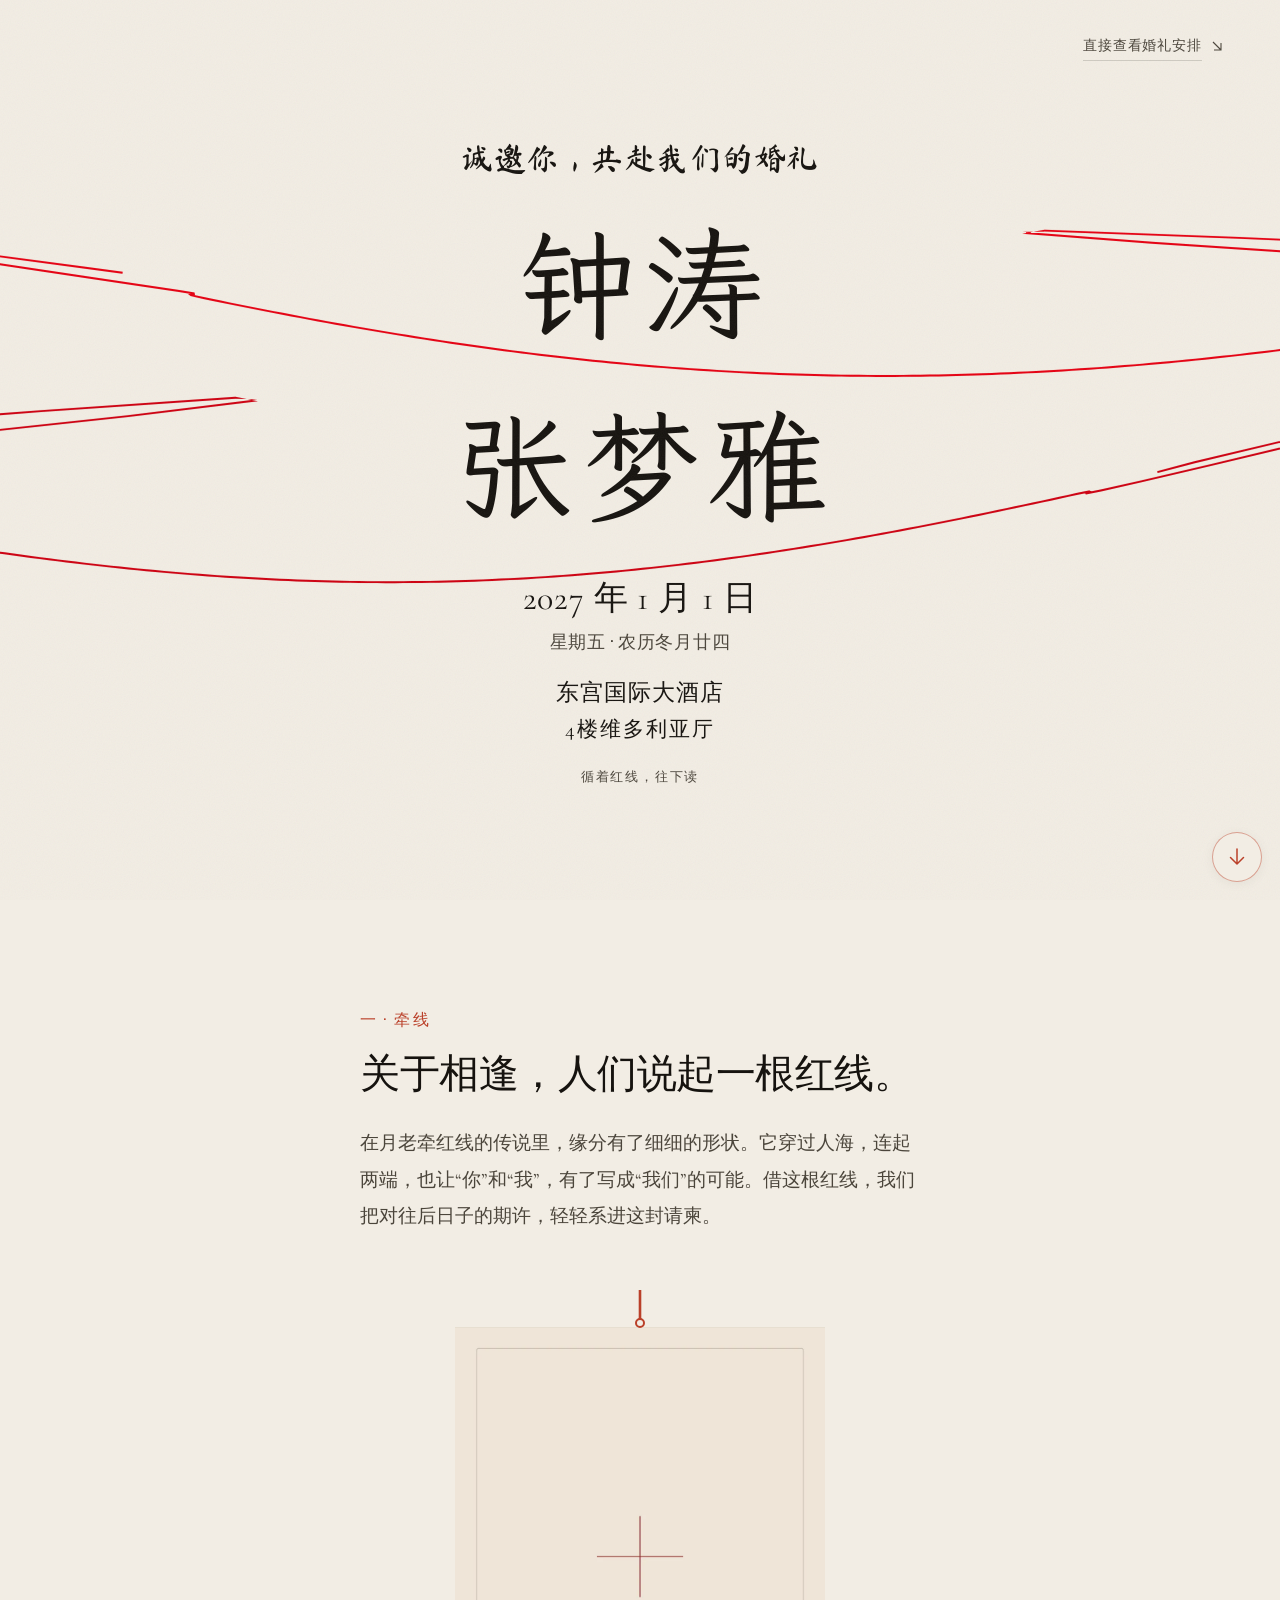
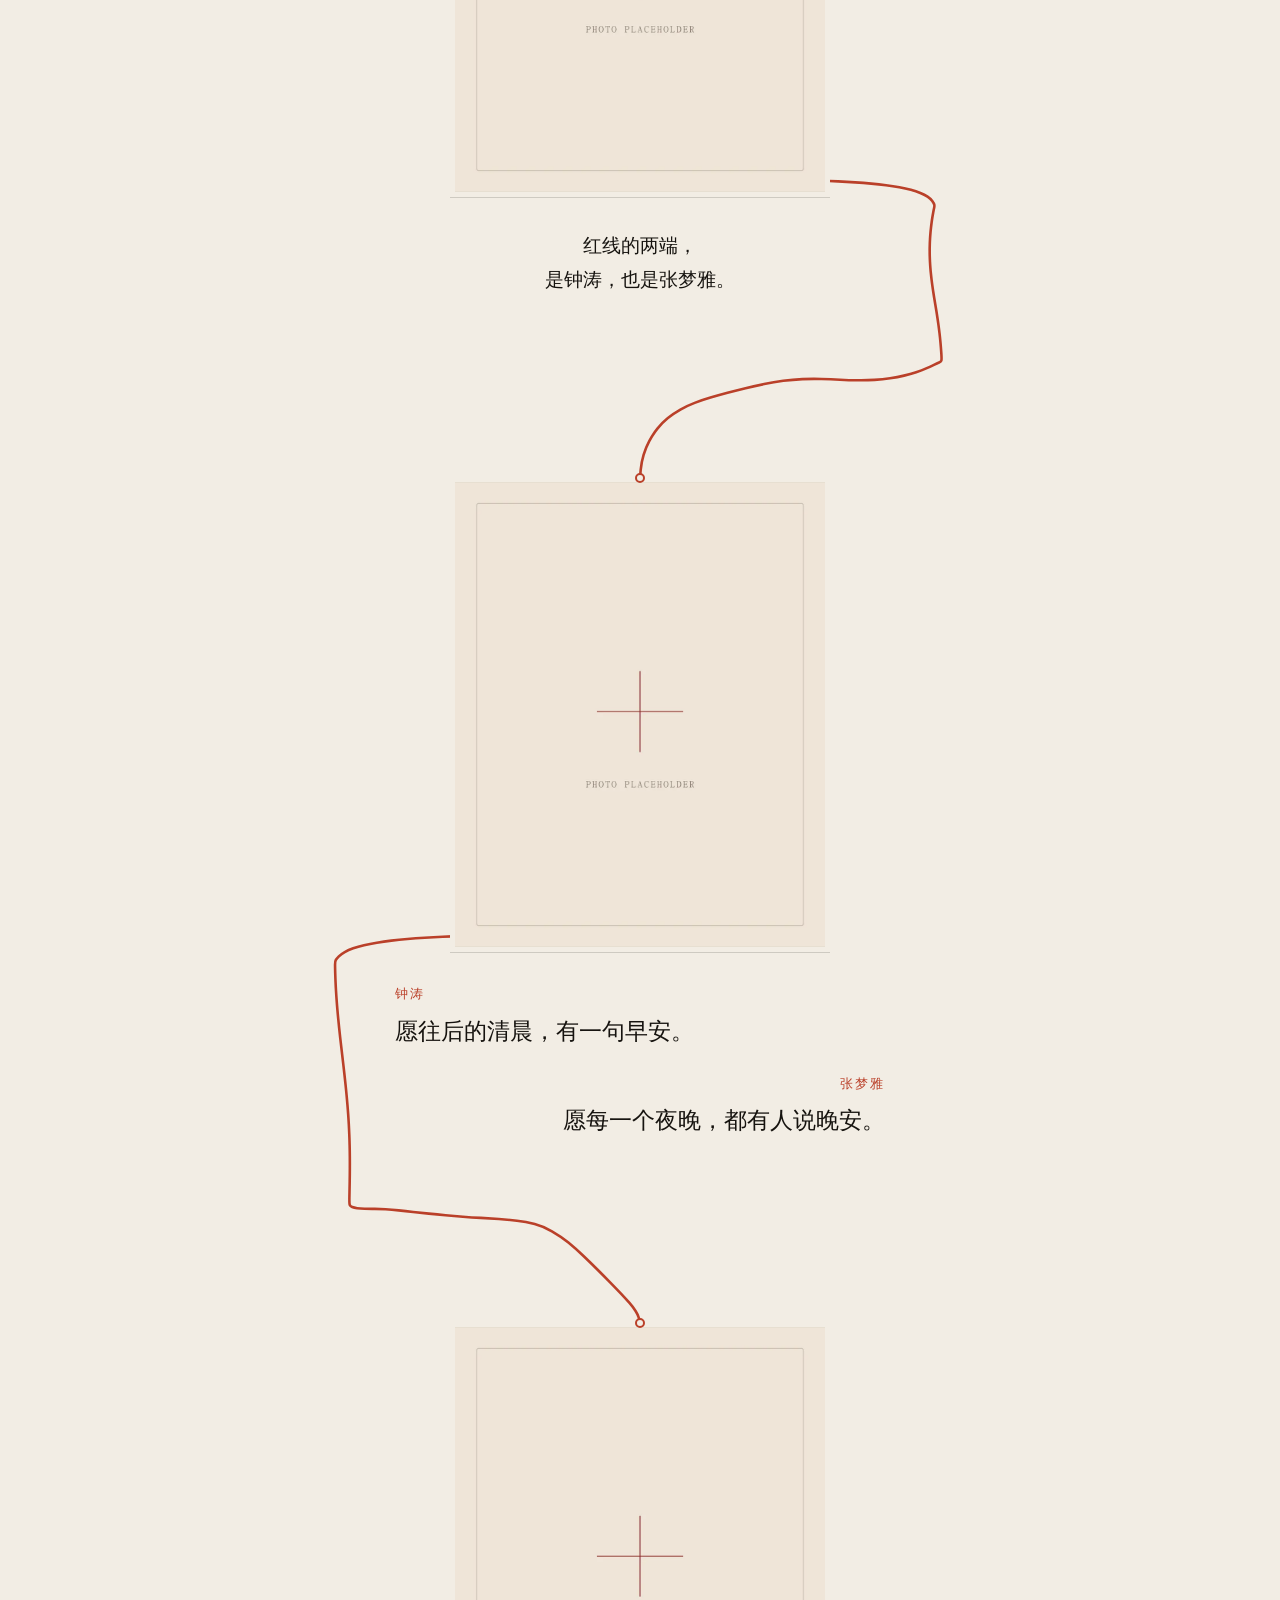
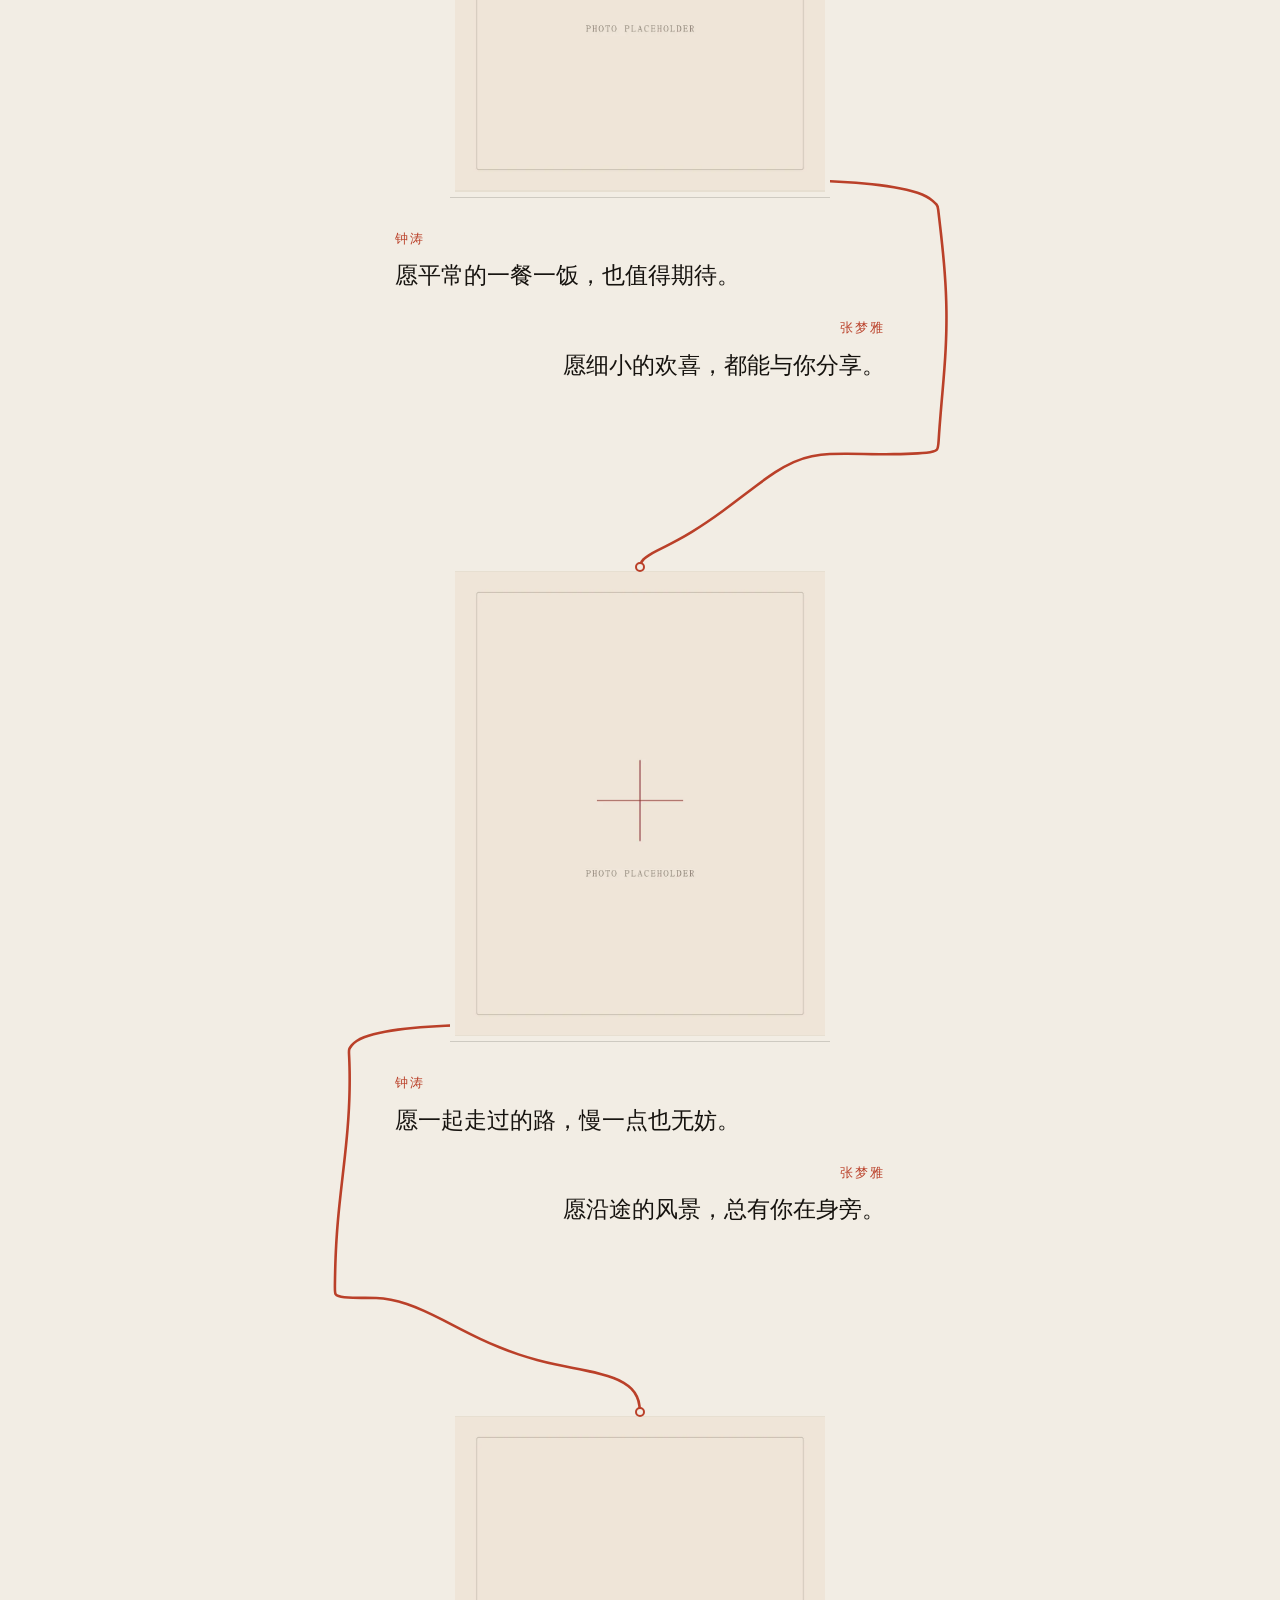
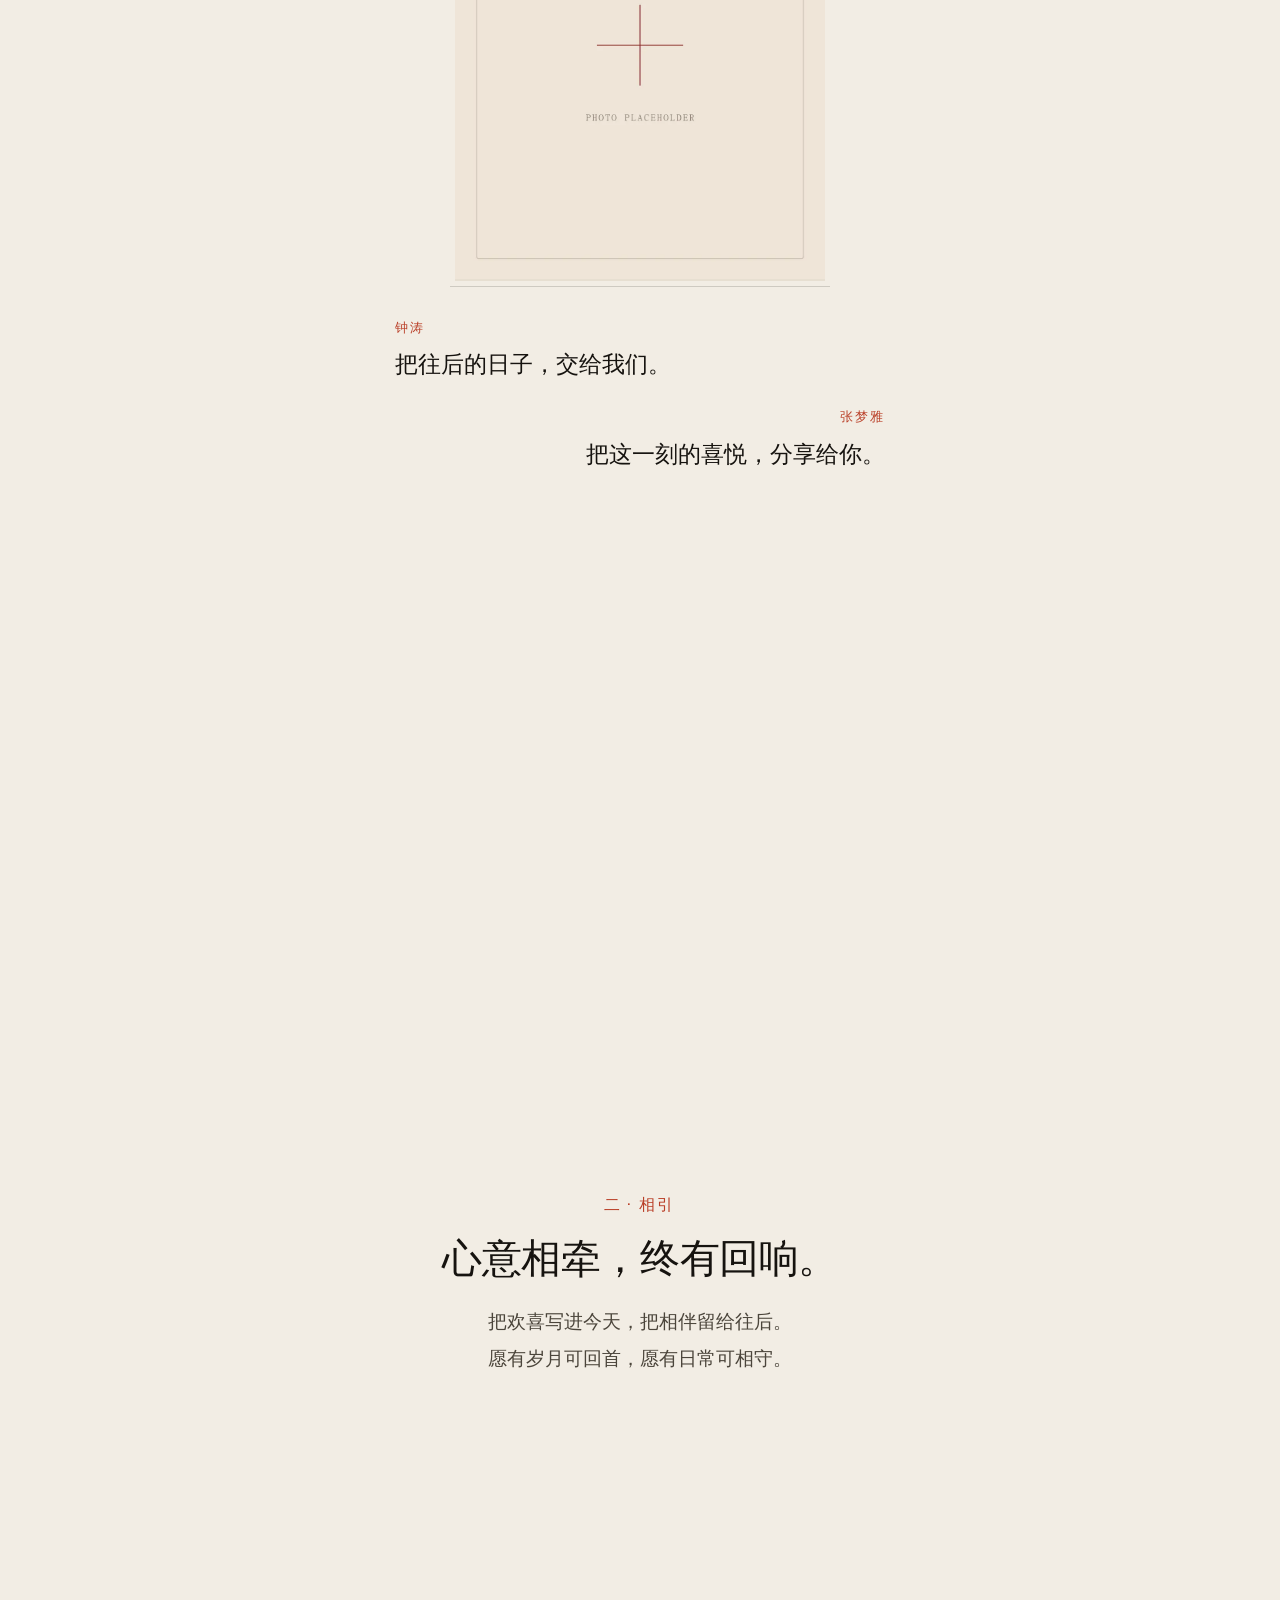
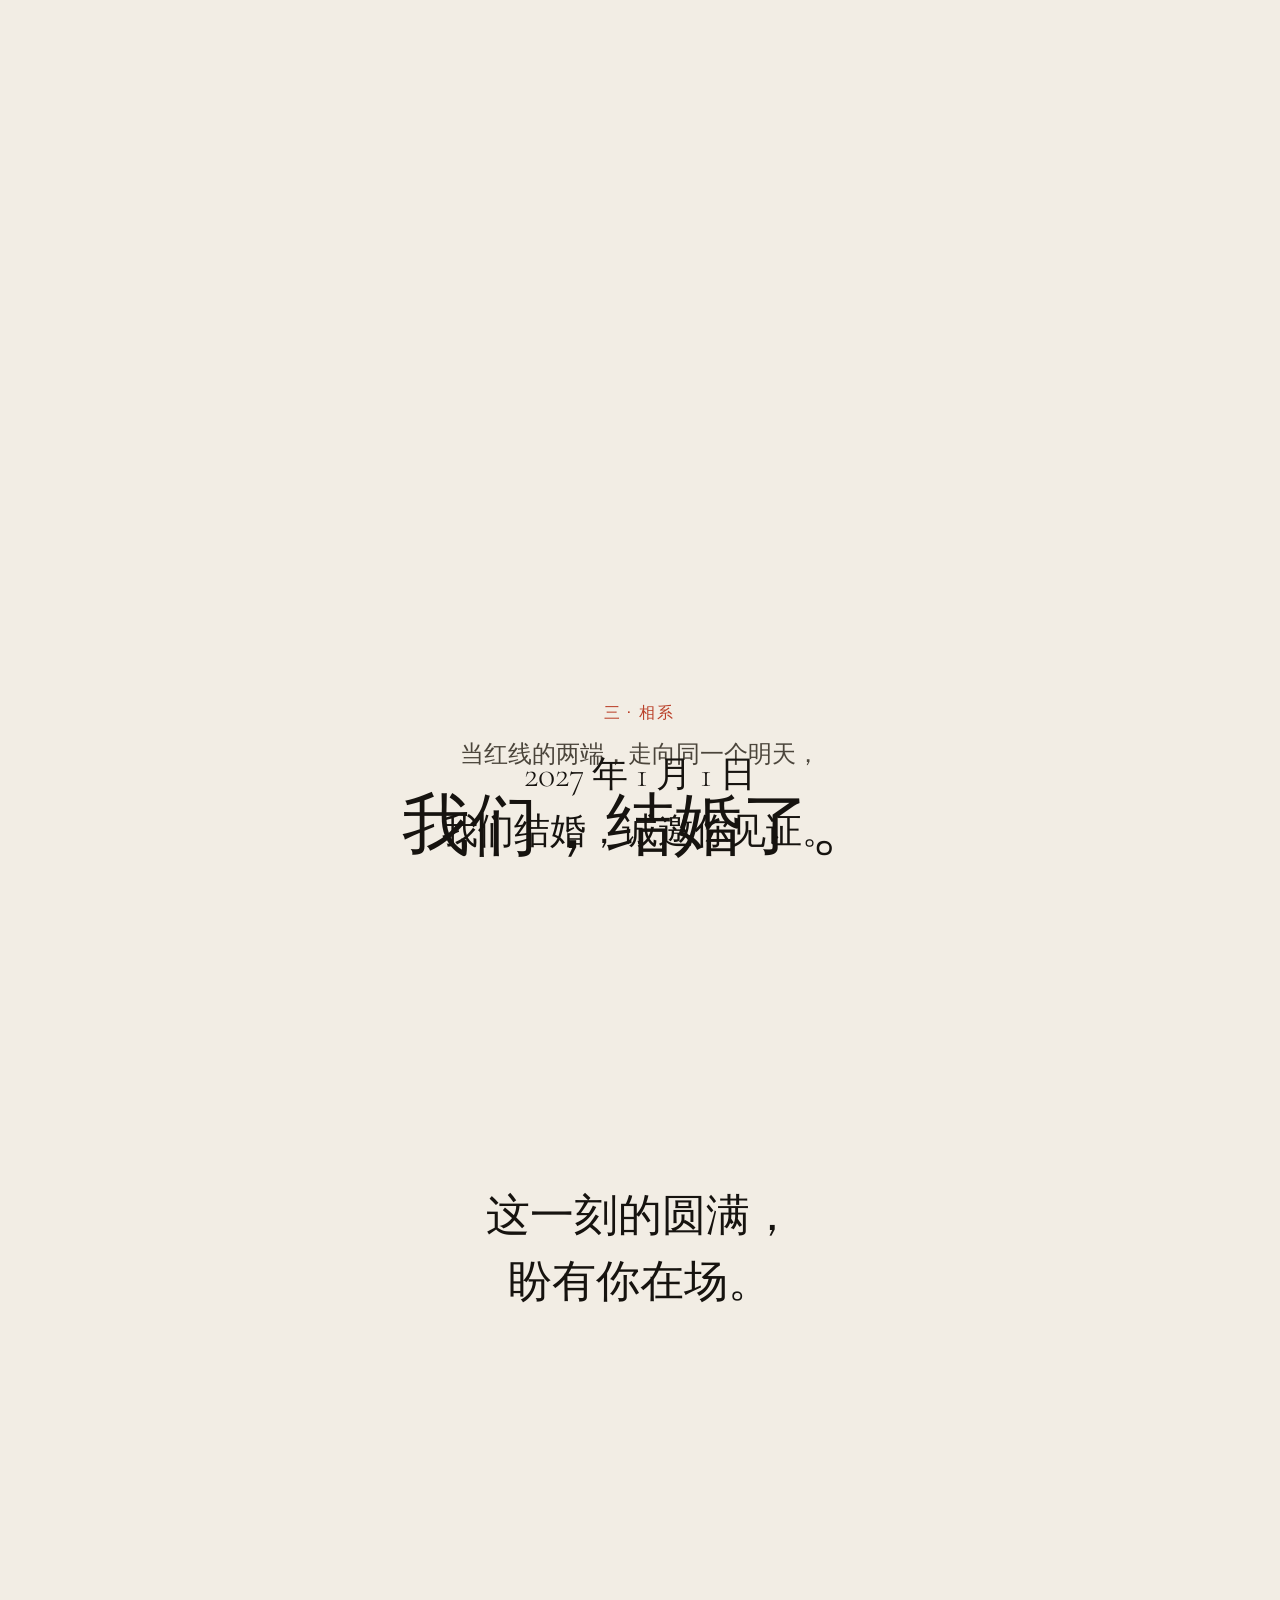
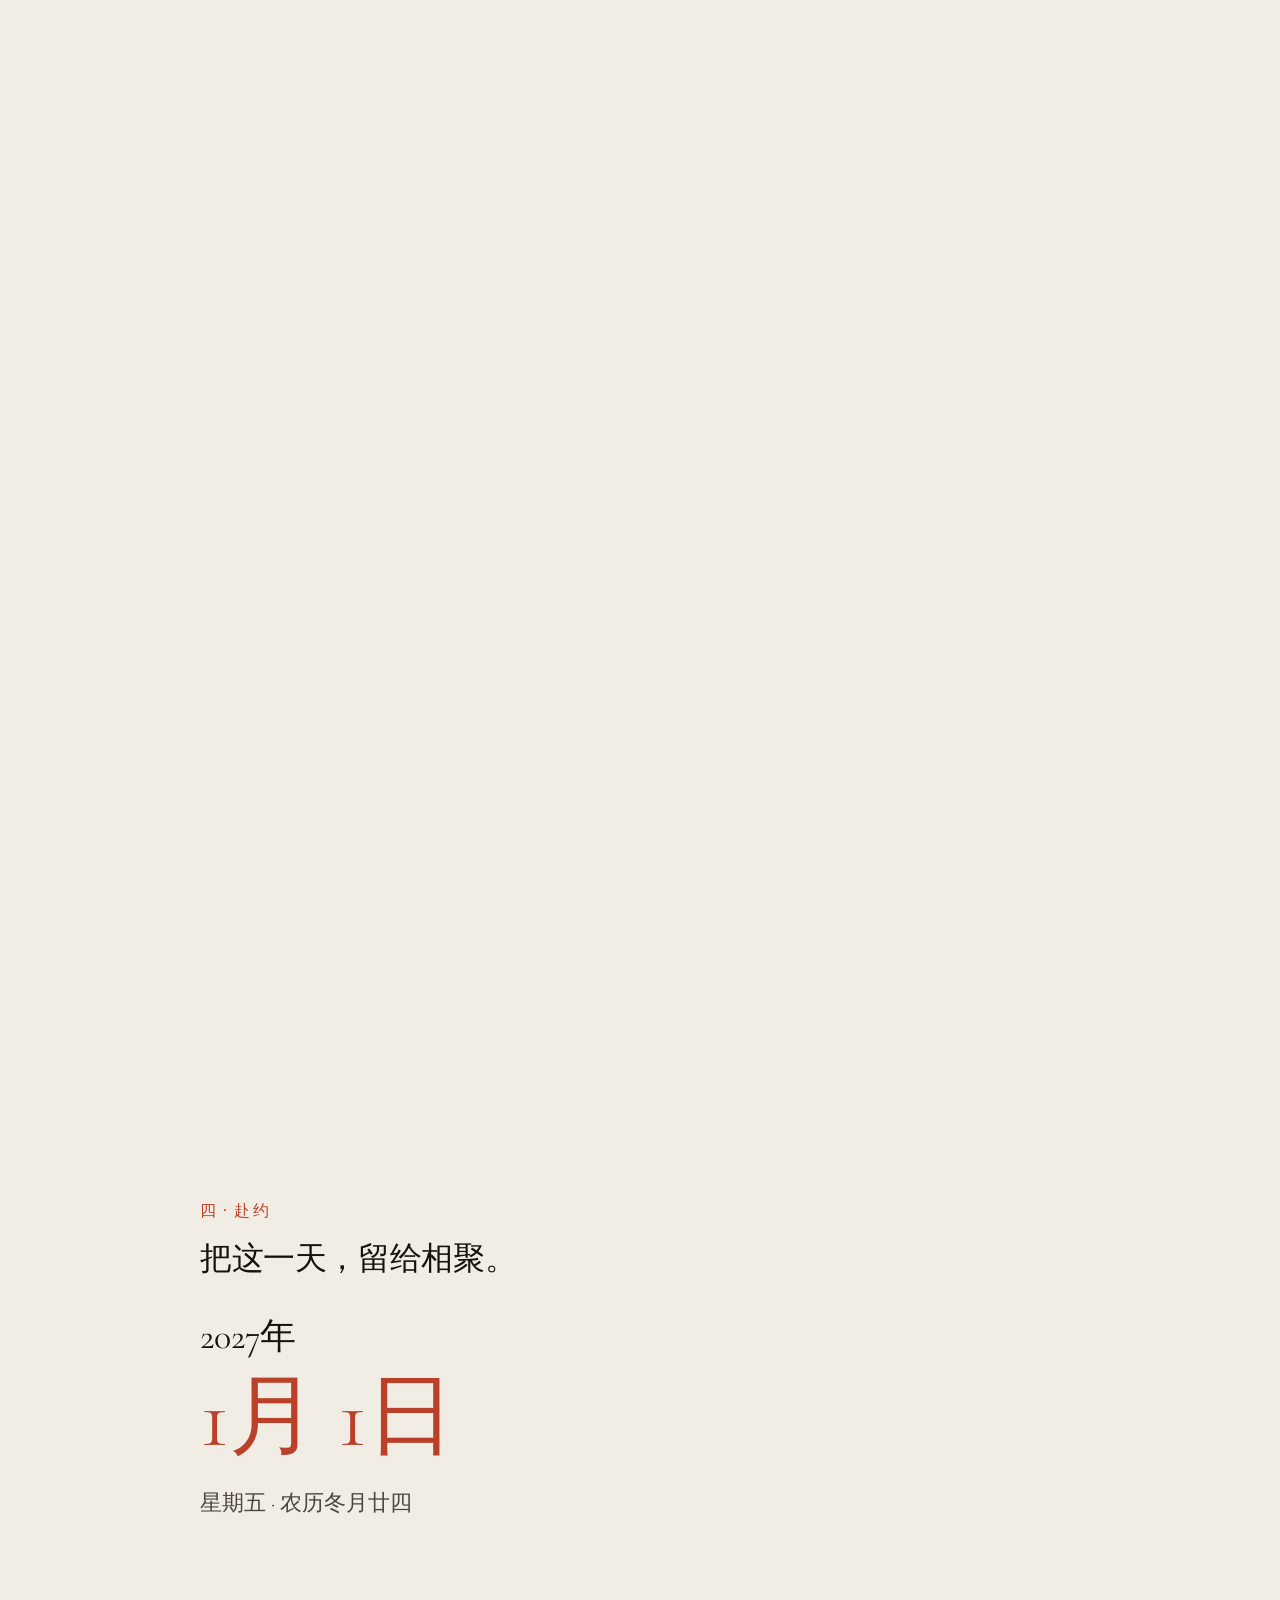
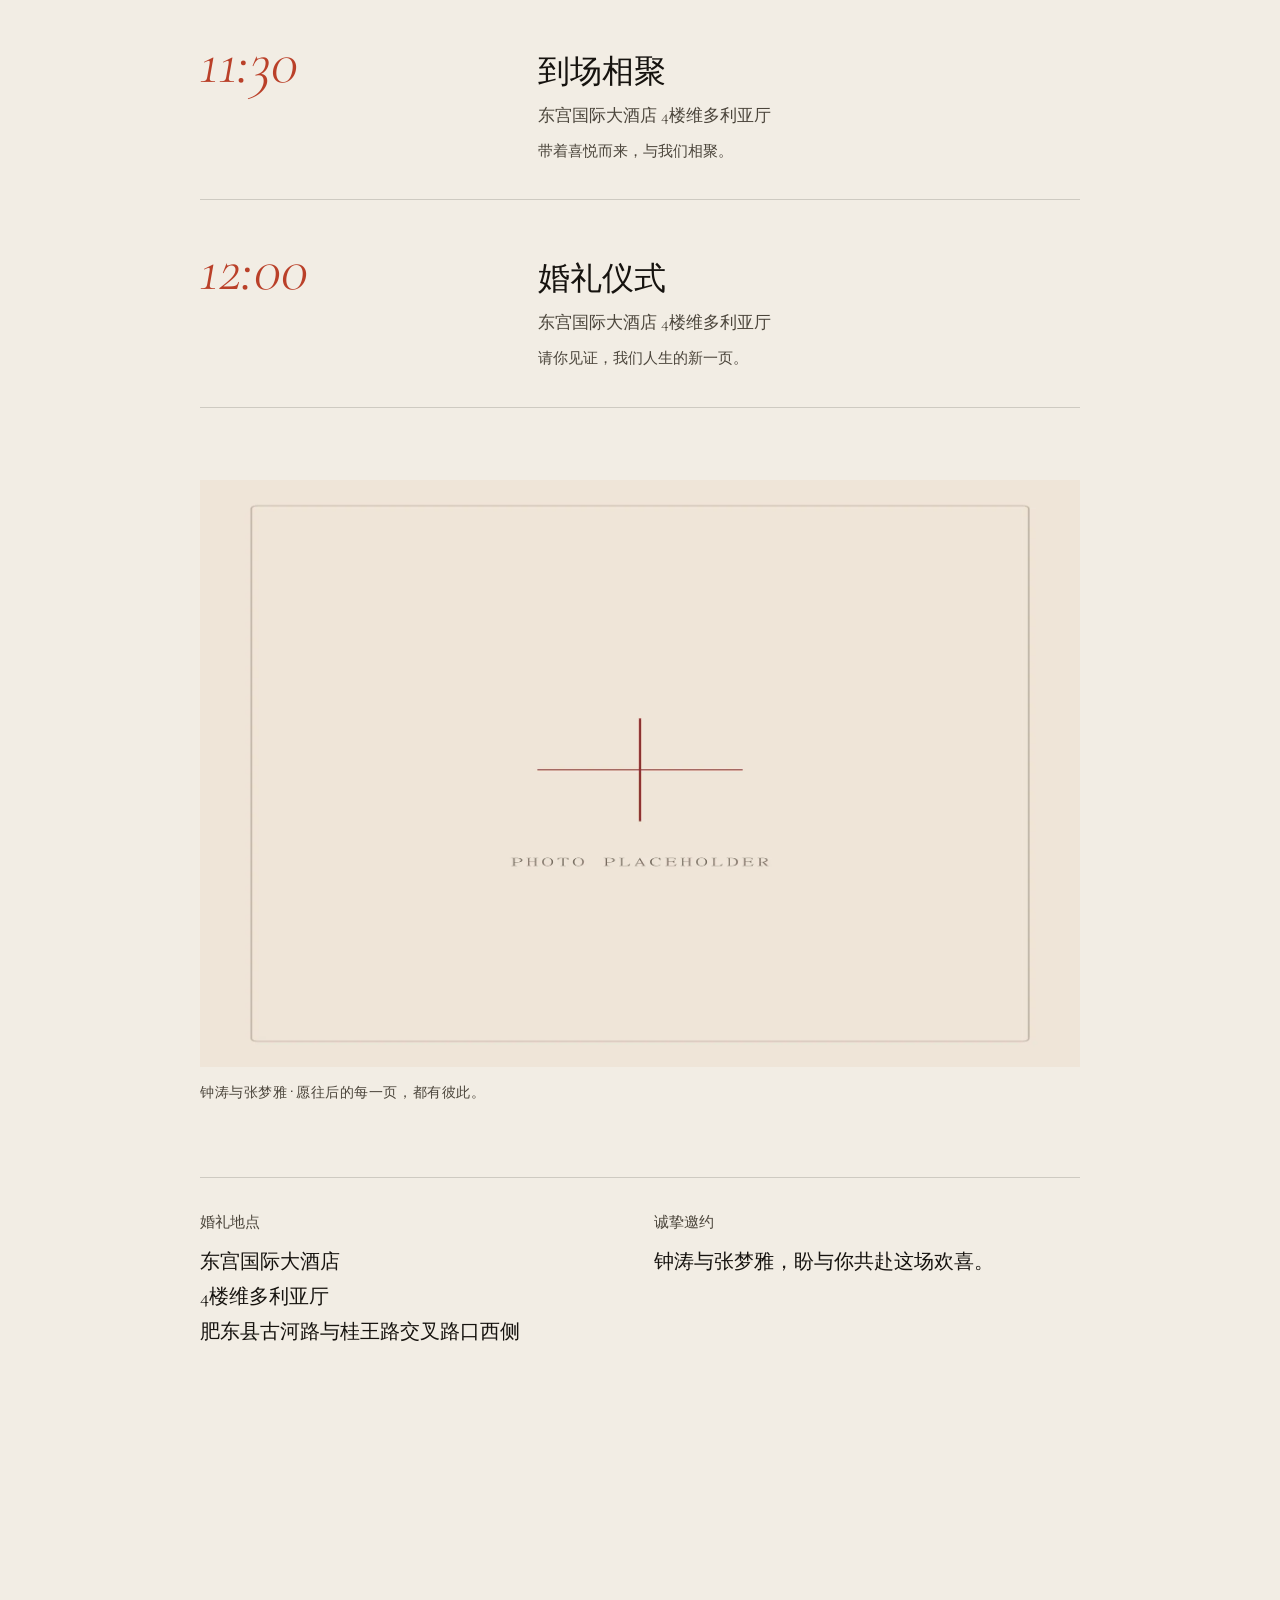
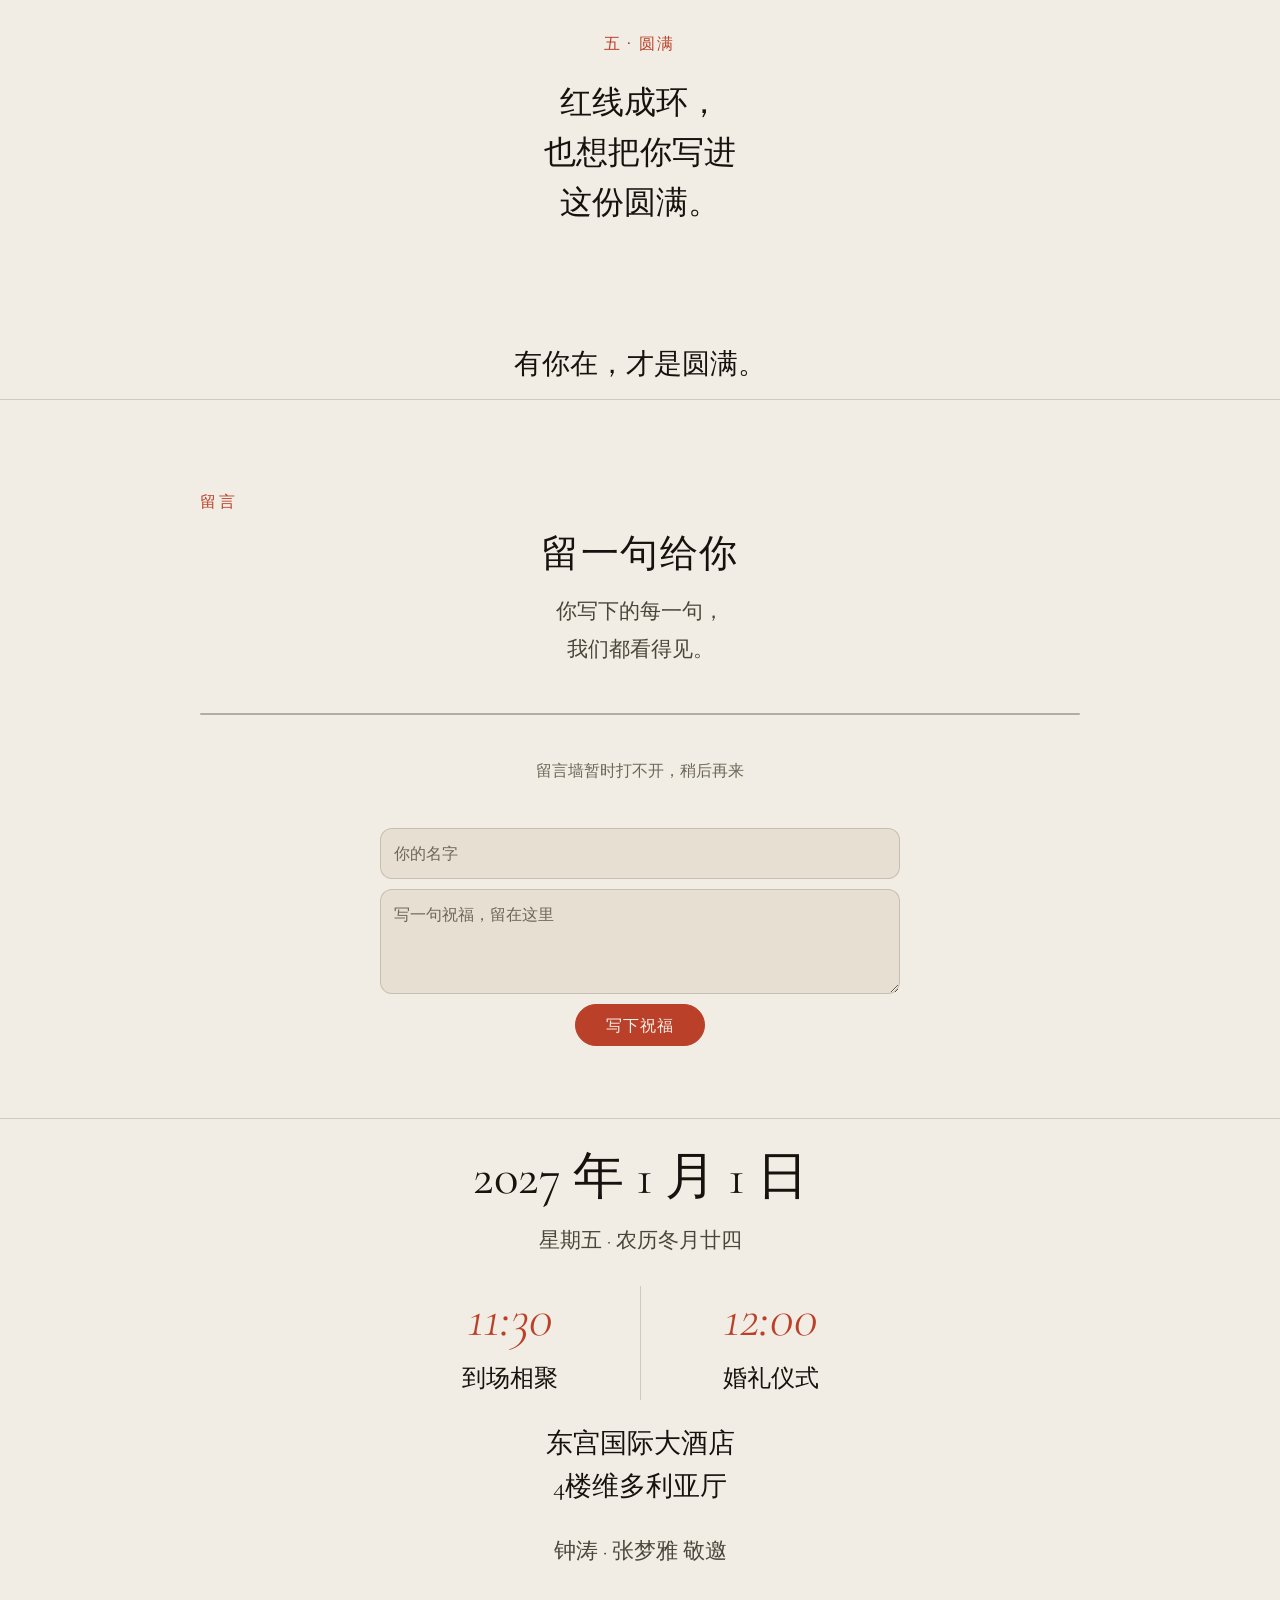
==== commit 91970c14: "feat(barrage): 加六种效果对比预览页 preview.html" ====
--- a/index.html
+++ b/index.html
@@ -12,8 +12,10 @@
     <link rel="preload" href="./fonts/cormorant-var.woff2" as="font" type="font/woff2" crossorigin />
     <link rel="preload" href="./fonts/instrument-var.woff2" as="font" type="font/woff2" crossorigin />
     <title>一线 · 同心｜钟涛与张梦雅的婚礼｜2027年1月1日</title>
-    <script type="module" crossorigin src="./assets/index-tQfE1-Qa.js"></script>
-    <link rel="stylesheet" crossorigin href="./assets/index-DMhLcN_Q.css">
+    <script type="module" crossorigin src="./assets/main-HeS4Ypox.js"></script>
+    <link rel="modulepreload" crossorigin href="./assets/effects-CoqJs-8D.js">
+    <link rel="stylesheet" crossorigin href="./assets/effects-B-CiVXpl.css">
+    <link rel="stylesheet" crossorigin href="./assets/main-Cfg9pDoX.css">
   </head>
   <body>
     <div id="root"></div>
--- a/assets/effects-B-CiVXpl.css
+++ b/assets/effects-B-CiVXpl.css
@@ -0,0 +1 @@
+@font-face{font-family:Cormorant;src:url(../fonts/cormorant-var.woff2)format("woff2");font-weight:300 700;font-style:normal;font-display:swap}@font-face{font-family:Cormorant;src:url(../fonts/cormorant-var-italic.woff2)format("woff2");font-weight:300 700;font-style:italic;font-display:swap}@font-face{font-family:Instrument Sans;src:url(../fonts/instrument-var.woff2)format("woff2");font-weight:400 700;font-style:normal;font-display:swap}@property --night{syntax:"<number>";inherits:true;initial-value:0}:root{--night:0;--cut:clamp(0, calc((var(--night) - .44) / .12), 1);--mix:calc(var(--cut) * 100%);--paper-day:#f2ede4;--paper-night:#14100c;--deep-day:#e7dfd1;--deep-night:#1f1a14;--ink-day:#16130f;--ink-night:#efe8d9;--ink2-day:#4b453b;--ink2-night:#b6ad9b;--ink3-day:#6d6659;--ink3-night:#968e7d;--thread-day:#ba4029;--thread-night:#f4643f;--paper:color-mix(in oklab, var(--paper-night) var(--mix), var(--paper-day));--paper-deep:color-mix(in oklab, var(--deep-night) var(--mix), var(--deep-day));--ink:color-mix(in oklab, var(--ink-night) var(--mix), var(--ink-day));--ink-2:color-mix(in oklab, var(--ink2-night) var(--mix), var(--ink2-day));--ink-3:color-mix(in oklab, var(--ink3-night) var(--mix), var(--ink3-day));--thread:color-mix(in oklab, var(--thread-night) var(--mix), var(--thread-day));--rule:color-mix(in srgb, var(--ink) 16%, transparent);--serif:"Cormorant", "Songti SC", "STSong", "Noto Serif CJK SC", serif;--sans:"Instrument Sans", "PingFang SC", "Microsoft YaHei", system-ui, sans-serif;--measure:min(880px, 88vw);--cp:0;--tp:0;--lightningcss-light:initial;--lightningcss-dark: ;color-scheme:light;-webkit-text-size-adjust:100%}*,:before,:after{box-sizing:border-box}html{scroll-behavior:auto}body{background:var(--paper);color:var(--ink);font-family:var(--serif);font-synthesis-weight:none;margin:0;font-size:17px;line-height:1.55;transition:background-color .12s linear,color .12s linear;overflow-x:clip}body:after{content:"";z-index:60;pointer-events:none;opacity:calc(.055 * (1 - var(--night)));background-image:url("data:image/svg+xml,%3Csvg xmlns='http://www.w3.org/2000/svg' width='180' height='180'%3E%3Cfilter id='n'%3E%3CfeTurbulence type='fractalNoise' baseFrequency='0.85' numOctaves='3'/%3E%3C/filter%3E%3Crect width='180' height='180' filter='url(%23n)'/%3E%3C/svg%3E");position:fixed;inset:0}body.holding{-webkit-user-select:none;user-select:none;cursor:grabbing}::selection{background:var(--thread);color:var(--paper)}:focus-visible{outline:2px solid var(--thread);outline-offset:4px;border-radius:1px}.moon{z-index:0;pointer-events:none;opacity:clamp(0, calc((var(--night) - .66) * 3), 1);position:fixed;inset:0}.moon__disc{aspect-ratio:1;width:min(15vmin,118px);transform:translate(-50%, -50%) translateY(calc((1 - var(--tp)) * 6vh));background:radial-gradient(circle,#fcf8ecf0 0%,#f8f2e2e6 58%,#ece4cd8c 82%,#ece4cd00 100%);border-radius:50%;position:absolute;top:13%;left:74%}.moon__disc:after{content:"";background:radial-gradient(circle,#f0e8d017 0%,#f0e8d00b 34%,#f0e8d000 68%);border-radius:50%;position:absolute;inset:-180%}.stage{z-index:1;pointer-events:none;position:fixed;inset:0}.pull-backdrop{z-index:1;pointer-events:none;opacity:0;position:fixed;top:0;left:0;overflow:hidden}.pull-backdrop img{filter:blur(clamp(2px,.35vw,3px));max-width:none;position:absolute}.page{z-index:2;position:relative}.page,.colophon{opacity:calc(1 - 4 * var(--cut) * (1 - var(--cut)))}.skip{z-index:80;background:var(--ink);color:var(--paper);font:500 12px/1 var(--sans);letter-spacing:.1em;text-transform:uppercase;padding:10px 16px;text-decoration:none;position:fixed;top:12px;left:12px;transform:translateY(-160%)}.skip:focus{transform:none}.chapter{padding-inline:max(20px, env(safe-area-inset-left));flex-direction:column;align-items:center;display:flex;position:relative}.hold{grid-template-columns:minmax(0,1fr);align-content:center;place-items:center;width:100%;min-height:100svh;display:grid;position:sticky;top:0}.meta{font:500 11px/1.4 var(--sans);letter-spacing:.22em;text-transform:uppercase;color:var(--ink-3);margin:0}.index{font:400 16px/1.4 var(--sans);letter-spacing:.16em;color:var(--thread);margin:0 0 .9rem}.lead{letter-spacing:-.012em;text-wrap:balance;margin:0;font-size:clamp(1.5rem,3.4vw,2.5rem);font-weight:300;line-height:1.45}.body{color:var(--ink-2);max-width:34em;font-size:clamp(1.02rem,1.5vw,1.2rem);line-height:1.9}.visually-hidden{clip-path:inset(50%);white-space:nowrap;width:1px;height:1px;margin:-1px;padding:0;position:absolute;overflow:hidden}.overture{justify-content:center;min-height:100svh;padding-block:clamp(32px,7svh,72px)}.overture__inner{text-align:center;justify-items:center;gap:clamp(24px,5svh,48px);width:min(880px,88vw);display:grid}.overture .meta{font:500 clamp(21px, 3vw, 28px)/1.6 var(--serif);letter-spacing:.07em;color:var(--ink)}.names{gap:clamp(32px,6svh,64px);width:100%;margin:0;display:grid}.names__row{justify-content:center;display:flex}.name{letter-spacing:.12em;text-indent:.12em;white-space:nowrap;font-size:clamp(50px,11.5vw,112px);font-weight:300;line-height:1.2}.overture__meta{justify-items:center;gap:1rem;display:grid}.overture__date{font:500 clamp(20px, 2.4vw, 25px)/1.6 var(--sans);color:var(--ink);gap:.5em;margin:0;display:grid}.overture__venue{font-family:var(--serif);font-size:clamp(20px,2.2vw,24px);line-height:1.6}.hint{font:400 15px/1.6 var(--sans);letter-spacing:.1em;color:var(--ink-2);margin:0}.jump{font:500 15px/1.6 var(--sans);letter-spacing:.08em;color:var(--ink-2);border-bottom:1px solid var(--rule);padding:5px 0;text-decoration:none}.jump:hover{color:var(--thread);border-color:var(--thread)}.thread{gap:36px;padding-block:clamp(60px,12svh,120px) 12svh}.thread__head{width:min(560px,86vw)}.legend{margin-top:1.4rem}.thread__story{width:min(620px,100%);padding-top:32px;position:relative}.thread__cord{pointer-events:none;width:100%;height:100%;color:var(--thread);position:absolute;inset:0}.thread__moment{justify-items:center;gap:32px;padding-bottom:clamp(144px,20svh,192px);display:grid;position:relative}.thread__moment:last-child{padding-bottom:0}.thread__photo{aspect-ratio:4/5;border:5px solid var(--paper);background:var(--paper-deep);width:min(78vw,380px);box-shadow:0 1px 0 var(--rule);margin:0;position:relative}.thread__photo img{object-fit:contain;width:100%;height:100%;display:block}.thread__pin{z-index:1;border:2px solid var(--thread);background:var(--paper);border-radius:50%;width:10px;height:10px;position:absolute;top:-9px;left:calc(50% - 5px)}.thread__aside{text-align:center;white-space:pre-line;width:80%;margin:0;font-size:19px;line-height:1.8}.pair{gap:22px;width:min(490px,80%);display:grid}.voice{margin:0;font-size:clamp(19px,2.7vw,23px);font-weight:300;line-height:1.75}.voice--a{text-align:left}.voice--b{text-align:right}.voice__who{font:500 13px/1.5 var(--sans);letter-spacing:.16em;color:var(--thread);margin-bottom:.5rem;display:block}.pull{min-height:175svh}.pull__inner{text-align:center;justify-items:center;gap:clamp(28px,4svh,48px);width:min(720px,88vw);padding-block:4svh;display:grid}.pull__photo{touch-action:pan-y pinch-zoom;-webkit-user-select:none;user-select:none;width:100%;height:clamp(240px,52svh,480px);position:relative}.pull__handle{touch-action:pan-y;cursor:grab;position:absolute;inset:0}.pull__note{font:400 clamp(14px, 1.3vw, 18px)/1.6 var(--serif);letter-spacing:.06em;color:var(--thread);white-space:nowrap;pointer-events:none;opacity:0;will-change:transform, opacity;margin:0;position:fixed;top:0;left:0}.pull__copy{width:100%;max-width:620px}.pull__copy .body{white-space:pre-line;margin:1rem auto 0}.caption{font:400 14px/1.7 var(--sans);letter-spacing:.04em;color:var(--ink-2)}.tie{min-height:235svh}.tie__inner{text-align:center;grid-template-columns:minmax(0,1fr);justify-items:center;gap:12px;width:min(760px,92vw);padding-block:clamp(20px,4svh,40px);display:grid}.tie__inner>.index{margin-bottom:0}.tie__stack{align-items:center;width:100%;min-height:112px;display:grid}.tie__stack>*{grid-area:1/1}.tie__first{opacity:clamp(0, calc(3.34 - var(--tp) * 8.34), 1);justify-items:center;gap:10px;display:grid}.tie__before{color:var(--ink-2);margin:0;font-size:clamp(17px,2.6vw,24px)}.tie__headline{text-wrap:balance;transform:scale(calc(1 + var(--tp) * .04));margin:0;font-size:clamp(34px,9vw,68px);font-weight:300;line-height:1.3}.tie__merged{white-space:pre-line;opacity:clamp(0, calc(var(--tp) * 7.15 - 3), 1);margin:0;font-size:clamp(24px,4.5vw,36px);font-weight:300;line-height:1.6}.tie__knot{width:min(96vw,1000px);height:clamp(200px,32svh,300px)}.tie__after{font:400 clamp(36px, 5vw, 44px)/1.5 var(--serif);white-space:pre-line;color:var(--ink);opacity:clamp(0, calc(var(--tp) * 7.15 - 3.9), 1);margin:0}.day{gap:clamp(40px,8svh,72px);padding-block:14svh 16svh}.day__head{width:var(--measure)}.day__head .lead{font-size:clamp(24px,3.5vw,32px)}.day__date{gap:18px;margin:32px 0 0;display:grid}.day__date time{gap:6px;display:grid}.day__year{font-size:clamp(26px,4vw,36px);line-height:1.3}.day__monthday{color:var(--thread);font-size:clamp(54px,13vw,88px);line-height:1.15}.day__calendar{color:var(--ink-2);font-size:clamp(18px,2.5vw,22px)}.schedule{width:var(--measure);margin:0;padding:0;list-style:none;display:grid}.row{border-top:1px solid var(--rule);grid-template-columns:minmax(100px,.55fr) 1fr;align-items:baseline;column-gap:clamp(16px,4vw,40px);padding:clamp(26px,4svh,42px) 0;display:grid}.row:last-child{border-bottom:1px solid var(--rule)}.row[data-active="1"]{border-top-color:#0000}.row__time{font-variant-numeric:lining-nums;letter-spacing:.01em;color:var(--thread);white-space:nowrap;font:italic 500 clamp(38px,7vw,62px)/1.1 Cormorant,Georgia,serif}.row__name{font-size:clamp(23px,3.8vw,32px);font-weight:300;line-height:1.45;display:block}.row__where{color:var(--ink-2);margin-top:.4em;font-size:17px;display:block}.row__note{font:400 15px/1.7 var(--sans);color:var(--ink-2);margin-top:.6em;display:block}.plate{width:var(--measure);gap:.9rem;margin:0;display:grid}.plate__frame{background:var(--paper-deep);aspect-ratio:1920/1281;position:relative;overflow:hidden}.plate__frame img{object-fit:cover;width:100%;height:100%;display:block}.facts{width:var(--measure);border-top:1px solid var(--rule);grid-template-columns:repeat(auto-fit,minmax(230px,1fr));gap:28px;margin:0;padding-top:2rem;display:grid}.fact dt{font:500 15px/1.6 var(--sans);color:var(--ink-2);margin-bottom:.7rem}.fact dd{margin:0;font-size:20px;line-height:1.75}.ring{padding-block:clamp(80px,14svh,140px) 12px}.ring__inner{text-align:center;justify-items:center;width:100%;display:grid}.ring__message{width:min(58vw,260px);padding-block:12px}.ring__message .index{margin-bottom:24px}.ring__lead{white-space:pre-line;margin:0;font-size:clamp(24px,4vw,32px);font-weight:300;line-height:1.55}.ring__closing{margin:clamp(72px,12svh,104px) 0 0;font-size:clamp(20px,3vw,28px)}.colophon{z-index:2;padding:20px 20px max(88px, calc(64px + env(safe-area-inset-bottom)));text-align:center;border-top:1px solid var(--rule);position:relative}.colophon p{margin:0;font-size:19px;line-height:1.8}.colophon .colophon__date{font:400 clamp(28px, 6.5vw, 38px)/1.5 var(--serif)}.colophon .colophon__calendar{color:var(--ink-2);margin-top:6px;font-size:16px}.colophon__schedule{grid-template-columns:repeat(2,minmax(0,1fr));width:min(360px,100%);margin:26px auto 22px;display:grid}.colophon__schedule p+p{border-left:1px solid var(--rule)}.colophon__schedule time{color:var(--thread);font:italic 500 38px/1.2 Cormorant,Georgia,serif;display:block}.colophon__schedule span{margin-top:6px;font-size:18px;display:block}.colophon .colophon__venue{font-size:20px;line-height:1.6}.colophon .colophon__signature{color:var(--ink-2);margin-top:24px;font-size:17px}@media (width>=800px){.colophon .colophon__date{font-size:clamp(42px,4vw,56px)}.colophon .colophon__calendar{font-size:21px}.colophon__schedule{width:min(520px,100%)}.colophon__schedule time{font-size:54px}.colophon__schedule span{font-size:24px}.colophon .colophon__venue{font-size:27px}.colophon .colophon__signature{font-size:22px}}@media (width<=640px) and (orientation:portrait){.pull__photo{aspect-ratio:4/5;height:auto}}@media (pointer:coarse){.pull__handle{height:var(--pull-touch-height,calc(10svh + 12px));top:30%;bottom:auto;transform:translateY(-50%)}}@media (width<=799px),(pointer:coarse){.colophon{padding-bottom:max(58.667px, calc(38px + env(safe-area-inset-bottom)))}}@media (height<=680px){.overture{padding-block:24px}.overture__inner{gap:20px}.names{gap:28px}.name{font-size:clamp(46px,9vw,70px)}.overture__meta{gap:10px}.overture__date,.overture__venue{font-size:18px}.pull__inner{gap:20px;padding-block:20px}.pull__copy .body{font-size:17px;line-height:1.7}.tie__inner{gap:8px;padding-block:16px}.tie__stack{min-height:100px}}@media (orientation:landscape) and (height<=500px){.hold{position:relative}.pull,.tie{min-height:0}.pull__photo{width:min(100%,97.5svh);height:65svh}}@media (prefers-reduced-motion:reduce){html{scroll-behavior:auto}*,:before,:after{transition-duration:.001ms!important;animation-duration:.001ms!important;animation-iteration-count:1!important}.tie__first{display:none}.tie__merged,.tie__after{opacity:1}}.guestbook{z-index:2;border-top:1px solid var(--rule);background:var(--paper);padding:clamp(64px,10svh,110px) 20px clamp(48px,8svh,80px);position:relative}.guestbook__inner{width:var(--measure);margin:0 auto}.guestbook__title{font:300 clamp(26px, 5vw, 38px)/1.5 var(--serif);text-align:center;letter-spacing:.04em;margin:0}.guestbook__lead{text-align:center;white-space:pre-line;color:var(--ink-2);margin:10px 0 0;font-size:18px;line-height:1.8}.guestbook__list{background:var(--rule);border:1px solid var(--rule);border-radius:14px;gap:1px;margin:clamp(28px,5svh,44px) 0 0;padding:0;list-style:none;display:grid;overflow:hidden}.guestbook__item{background:var(--paper);padding:14px 16px}.guestbook__item-text{white-space:pre-wrap;overflow-wrap:anywhere;margin:0;font-size:17px;line-height:1.75}.guestbook__item-meta{color:var(--ink-3);align-items:baseline;gap:10px;margin:8px 0 0;font-size:13px;display:flex}.guestbook__pin{letter-spacing:.08em;color:var(--thread);border:1px solid var(--thread);border-radius:999px;padding:0 6px;font-size:11px}.guestbook__time{margin-left:auto}.guestbook__note{text-align:center;color:var(--ink-3);margin:clamp(28px,5svh,44px) 0 0;font-size:16px}.guestbook__form{margin:clamp(28px,5svh,44px) 0 0;gap:10px;max-width:520px;margin-inline:auto;display:grid}.guestbook__input,.guestbook__textarea{width:100%;font:400 16px/1.7 var(--sans);color:var(--ink);background:var(--paper-deep);border:1px solid var(--rule);appearance:none;border-radius:12px;padding:11px 13px;transition:border-color .16s}.guestbook__textarea{resize:vertical;min-height:92px}.guestbook__input::placeholder,.guestbook__textarea::placeholder{color:var(--ink-3)}.guestbook__input:focus,.guestbook__textarea:focus{border-color:var(--thread);outline:none}.guestbook__submit{font:500 16px/1 var(--sans);letter-spacing:.06em;color:#f7f2e9;background:var(--thread);border:1px solid var(--thread);cursor:pointer;border-radius:999px;justify-self:center;padding:12px 30px;transition:opacity .16s}.guestbook__submit:disabled{opacity:.55;cursor:default}.guestbook__status{text-align:center;color:var(--ink-3);margin:0;font-size:14px}@media (width>=800px){.guestbook__item-text{font-size:19px}.guestbook__lead{font-size:21px}}.bd{z-index:90;transition:opacity .7s;position:fixed;inset:0;overflow:hidden}.bd.is-out{opacity:0}.bd__veil{background:radial-gradient(120% 90% at 50% 45%,#3a26228c,#1a1412c7);animation:.52s both bd-veil-in;position:absolute;inset:0}.bd__veil--deep{background:radial-gradient(120% 90% at 50% 45%,#281816bd,#0e0b0aeb)}@keyframes bd-veil-in{0%{opacity:0}to{opacity:1}}.bd__hint{text-align:center;letter-spacing:.18em;color:#fff0e699;margin:0;font-size:13px;animation:.7s .6s both bd-veil-in;position:absolute;bottom:6vh;left:0;right:0}.bd__notes{pointer-events:none;position:absolute;inset:0}.bd__note{width:var(--nw);height:calc(var(--nw) * .62);margin:calc(var(--nw) * -.31) 0 0 calc(var(--nw) * -.5);will-change:transform, opacity;border-radius:2px;animation:1s cubic-bezier(.2,.85,.3,1) both bd-note-in;position:absolute;box-shadow:0 1px 4px #0000003d}@keyframes bd-note-in{0%{opacity:0;transform:translate(var(--fx), var(--fy)) rotate(var(--r0)) scale(.7)}60%{opacity:1}to{opacity:1;transform:translate(0, 0) rotate(var(--r1)) scale(1)}}.bd.is-out .bd__note{animation:1.3s both bd-note-out}@keyframes bd-note-out{to{opacity:0;transform:translate(0, -110px) rotate(calc(var(--r1) + 26deg)) scale(.92)}}.bd__card{text-align:center;background:#fffcf5f5;border-radius:3px;padding:13px 16px 12px;animation:.9s cubic-bezier(.2,.9,.3,1) both bd-card-in;position:absolute;top:50%;left:50%;transform:translate(-50%,-50%);box-shadow:0 10px 30px #00000052}@keyframes bd-card-in{0%{opacity:0;transform:translate(-50%,-46%)scale(.9)}to{opacity:1;transform:translate(-50%,-50%)scale(1)}}.bd__card-text{font-family:var(--serif);letter-spacing:.03em;color:#3a3229;margin:0;font-size:16px;line-height:1.55}.bd__card-by{letter-spacing:.14em;color:#8d8377;margin:7px 0 0;font-size:11px}.bd__canvas{width:100%;height:100%;position:absolute;inset:0}.bd__core{text-align:center;position:absolute;top:50%;left:50%;transform:translate(-50%,-50%)}.bd__core-text{font-family:var(--serif);letter-spacing:.04em;color:#ffe9d8;margin:0;font-size:clamp(18px,5vw,27px);line-height:1.5}.bd__core-by{letter-spacing:.16em;color:#ffe2ced9;margin:7px 0 0;font-size:12px;font-style:normal}.bd__core--glow{text-shadow:0 0 18px #ff9c788c,0 0 46px #ff786e4d}.bd__core--plate{color:#2f2a23;text-shadow:none}.bd__core--plate .bd__core-by{color:#8d8377}.bd__core--deep{text-shadow:0 0 20px #000000b3}.bd__caps{pointer-events:none;position:absolute;inset:0}.bd__cap{color:#6a503c;letter-spacing:.08em;white-space:nowrap;will-change:transform, opacity;background:#fff0e0e6;border-radius:999px;padding:4px 11px;font-size:clamp(10px,2.5vw,14px);animation:.9s cubic-bezier(.22,.9,.3,1) both bd-cap-in;position:absolute;transform:translate(-50%,-50%);box-shadow:0 2px 10px #0003}@keyframes bd-cap-in{0%{opacity:0;transform:translate(calc(-50% + var(--fx)), calc(-50% + var(--fy))) rotate(calc(var(--r1) * 3)) scale(.8)}to{opacity:1;transform:translate(-50%, -50%) rotate(var(--r1)) scale(1)}}.bd.is-out .bd__cap{animation:1s both bd-cap-out}@keyframes bd-cap-out{0%{opacity:1}to{opacity:0;transform:translate(calc(-50% + var(--fx) * .2), calc(-50% - 140px)) rotate(var(--r1)) scale(.85)}}.bd__core--plate{background:#fffaf2f2;border-radius:4px;padding:12px 15px;box-shadow:0 10px 30px #0000004d}.bd__ring{pointer-events:none;position:absolute;inset:0}.bd__ring-word,.bd__ring-mine{text-align:center;max-width:17vw;line-height:1.2;font-size:var(--fs);letter-spacing:.06em;color:#fff8f0e6;white-space:pre-wrap;word-break:break-word;text-shadow:0 1px 12px #00000073;will-change:transform, opacity;animation:.9s cubic-bezier(.22,.9,.3,1) both bd-ring-in;position:absolute;transform:translate(-50%,-50%)}@keyframes bd-ring-in{0%{opacity:0;transform:translate(calc(-50% + var(--fx,0px)), calc(-50% + var(--fy,0px))) scale(.86)}to{opacity:1;transform:translate(-50%,-50%)scale(1)}}.bd__ring-mine{z-index:2;max-width:40vw;font-size:var(--cfs)}.bd__ring-mine b{letter-spacing:.04em;color:#ffe9d8;text-shadow:0 0 18px #ff9c788c;font-weight:500;display:block}.bd__ring-mine i{letter-spacing:.14em;color:#ffe2ced9;margin-top:6px;font-size:13px;font-style:normal;display:block}.bd__burst{pointer-events:none;position:absolute;inset:0}.bd__burst-word{text-align:center;letter-spacing:.06em;color:#fff3e8f0;text-shadow:0 1px 14px #00000080;will-change:transform, opacity;max-width:20vw;font-size:clamp(12px,3.2vw,17px);animation:4.2s cubic-bezier(.16,.68,.3,1) both bd-burst;position:absolute;transform:translate(-50%,-50%)}@keyframes bd-burst{0%{opacity:0;transform:translate(calc(-50% + var(--fx,0px)), calc(-50% + var(--fy,0px))) scale(.8)}20%{opacity:1}42%{opacity:1;transform:translate(-50%,-50%)scale(1)}to{opacity:0;transform:translate(calc(-50% + var(--bx)), calc(-50% + var(--by))) rotate(var(--br)) scale(.6)}}.bd__core--deep .bd__core-text{font-size:clamp(16px,4.2vw,24px)}.bd__rain{position:absolute;inset:0;overflow:hidden}.bd__drop{opacity:0;text-shadow:0 0 12px #00000059;will-change:transform, opacity;line-height:1;animation-name:bd-drop-fall;animation-timing-function:linear;animation-iteration-count:1;animation-fill-mode:both;position:absolute;top:-12vh}@keyframes bd-drop-fall{0%{opacity:0;transform:translate(0)rotate(0)}12%{opacity:.95}85%{opacity:.9}to{opacity:0;transform:translate(var(--dx), 118vh) rotate(var(--rs))}}.bd__rain .bd__core{z-index:2}@media (prefers-reduced-motion:reduce){.bd__note,.bd__cap,.bd__ring-word,.bd__burst-word{animation-duration:1ms}.bd__ring-mine{animation:none}.bd__drop{display:none}}
--- a/assets/main-Cfg9pDoX.css
+++ b/assets/main-Cfg9pDoX.css
@@ -0,0 +1 @@
+@font-face{font-family:Cover WenKai;src:url(../fonts/cover-wenkai.woff2)format("woff2");font-weight:400;font-style:normal;font-display:swap;unicode-range:U+5F20,U+68A6,U+6D9B,U+949F,U+96C5}@font-face{font-family:Cover Brush;src:url(../fonts/cover-brush.woff2)format("woff2");font-weight:400;font-style:normal;font-display:swap;unicode-range:U+4EEC,U+4F60,U+5171,U+5A5A,U+6211,U+7684,U+793C,U+8BDA,U+8D74,U+9080,U+FF0C}.chapter.overture{padding-block:max(88px, calc(env(safe-area-inset-top) + 72px)) max(64px, calc(env(safe-area-inset-bottom) + 48px))}.overture .overture__inner{gap:clamp(24px,4svh,40px);width:min(880px,100%)}.overture .meta{letter-spacing:.015em;text-wrap:balance;font-family:Cover Brush,Kaiti SC,KaiTi,serif;font-size:clamp(23px,5.8vw,32px);font-weight:400;line-height:1.4}.overture .names{gap:clamp(32px,5svh,52px)}.overture .name{letter-spacing:.055em;text-indent:.055em;font-synthesis:none;font-family:Cover WenKai,Kaiti SC,KaiTi,serif;font-size:clamp(72px,21.5vw,120px);font-weight:400;line-height:1.15}.overture .overture__meta{gap:clamp(16px,2.2svh,22px)}.overture .overture__date{font-family:var(--serif);gap:6px;font-weight:400;line-height:1.4}.overture__date time{letter-spacing:.025em;white-space:nowrap;font-size:clamp(26px,6.8vw,34px)}.overture__calendar{font:400 clamp(16px, 4.1vw, 18px)/1.5 var(--sans);color:var(--ink-2);letter-spacing:.04em;white-space:nowrap}.overture .overture__venue{font:400 clamp(19px, 4.9vw, 23px)/1.55 var(--serif);letter-spacing:.045em;white-space:nowrap;gap:2px;margin:0;display:grid}.overture__room{letter-spacing:.09em;font-size:.92em}.overture .hint{letter-spacing:.14em;font-size:13px}.overture .overture__jump{top:max(14px, env(safe-area-inset-top));right:max(16px, env(safe-area-inset-right));letter-spacing:.06em;border:0;justify-content:center;align-items:center;gap:9px;min-height:44px;padding:8px 6px;font-size:12px;font-weight:400;line-height:1.4;display:inline-flex;position:absolute}.overture__jump span{border-bottom:1px solid var(--rule);padding-block:4px}.overture__jump:hover span{border-color:currentColor}.overture__jump svg{flex:none}@media (width>=700px){.overture .overture__jump{font-size:14px;top:24px;right:clamp(28px,4vw,64px)}}@media (height<=680px){.chapter.overture{padding-block:max(78px, calc(env(safe-area-inset-top) + 64px)) max(54px, calc(env(safe-area-inset-bottom) + 40px))}.overture .overture__inner{gap:22px}.overture .meta{font-size:22px}.overture .names{gap:30px}.overture .name{font-size:clamp(64px,20vw,90px)}.overture .overture__meta{gap:14px}.overture__date time{font-size:26px}.overture__calendar{font-size:16px}.overture .overture__venue{font-size:19px}}.day>.plate{display:block}.day>.plate>.caption{margin-block-start:.9rem}.day .plate__frame img{height:auto}.reading-nav{z-index:70;right:max(18px, env(safe-area-inset-right));bottom:max(18px, env(safe-area-inset-bottom));border:1px solid color-mix(in srgb, var(--thread) 45%, transparent);background:var(--paper);width:50px;height:50px;color:var(--thread);box-shadow:0 2px 12px color-mix(in srgb, var(--ink) 5%, transparent);cursor:pointer;touch-action:manipulation;border-radius:50%;place-items:center;padding:12px;display:grid;position:fixed}.reading-nav svg{fill:none;stroke:currentColor;stroke-width:1.5px;stroke-linecap:round;stroke-linejoin:round;width:24px;height:24px;transition:transform .24s}.reading-nav[data-direction=up] svg{transform:rotate(180deg)}.reading-nav[aria-disabled=true]{cursor:default}@media (hover:hover){.reading-nav:hover{border-color:var(--thread)}}
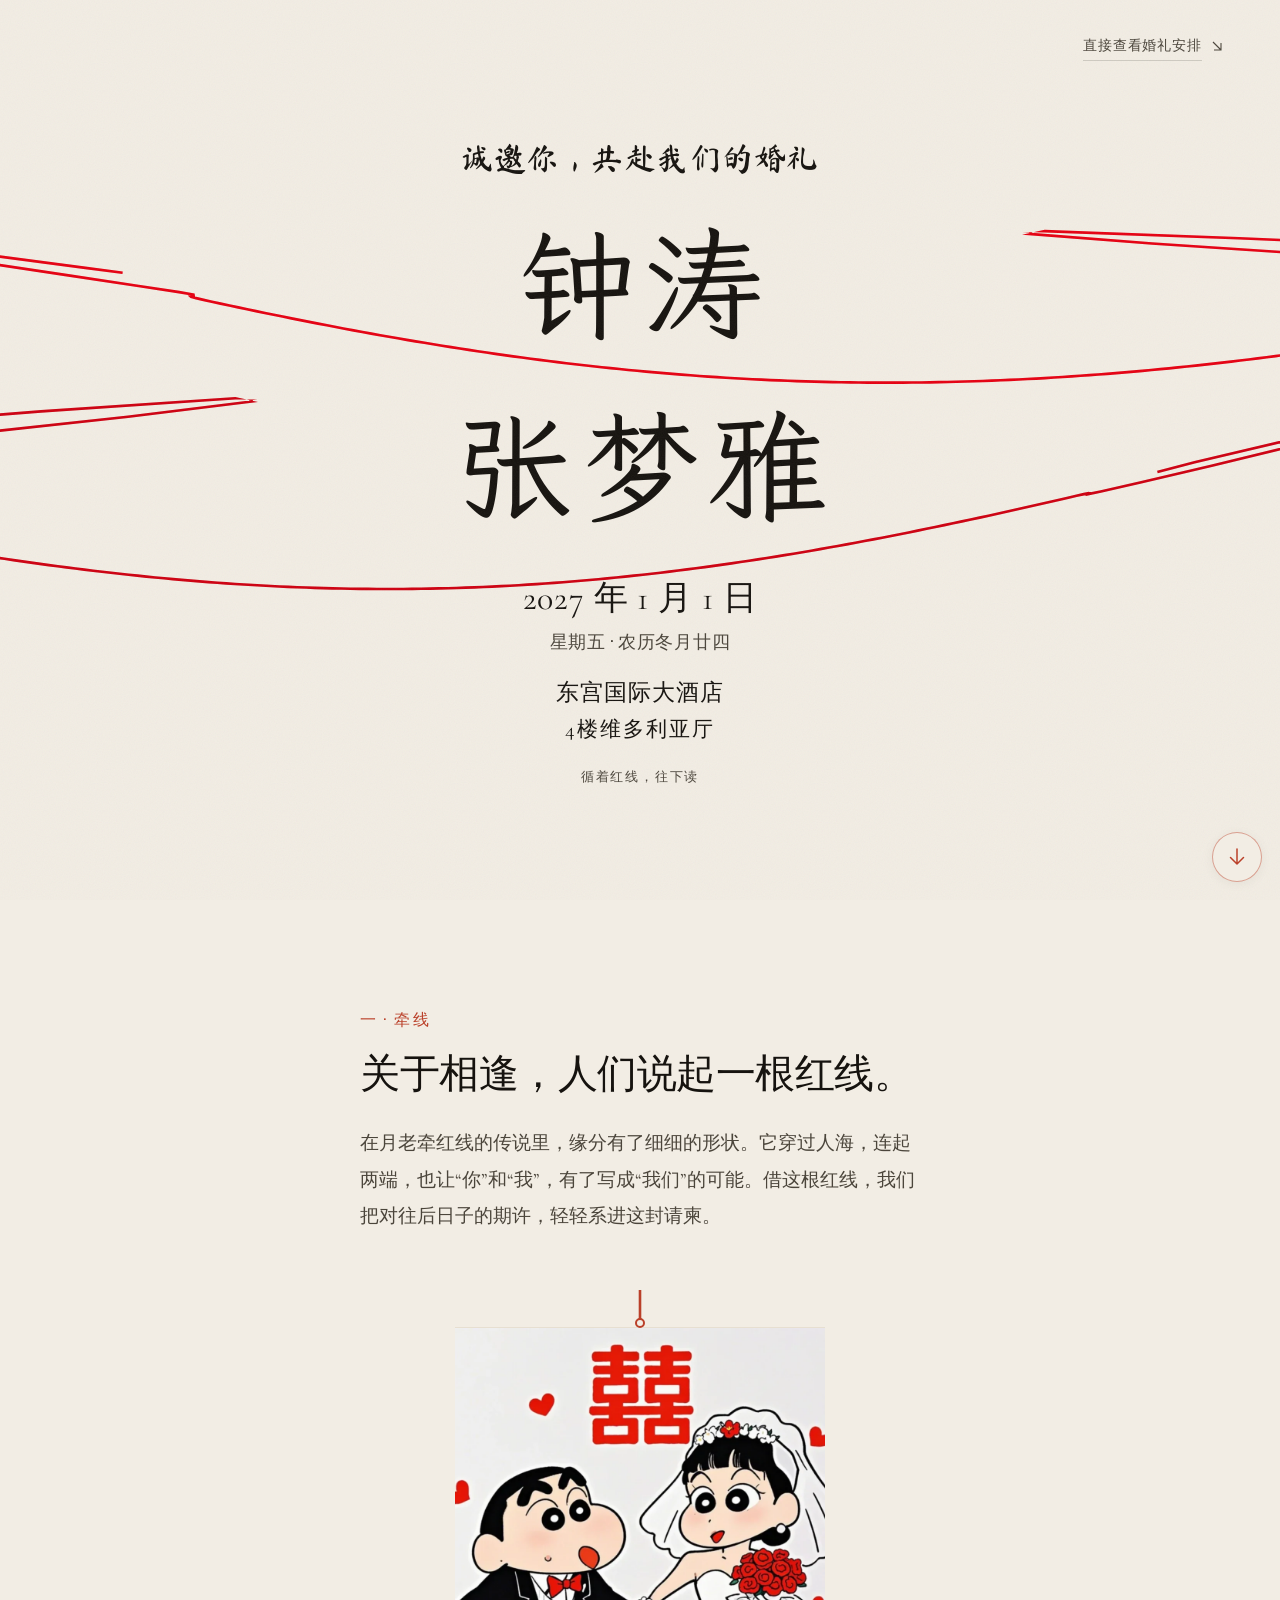
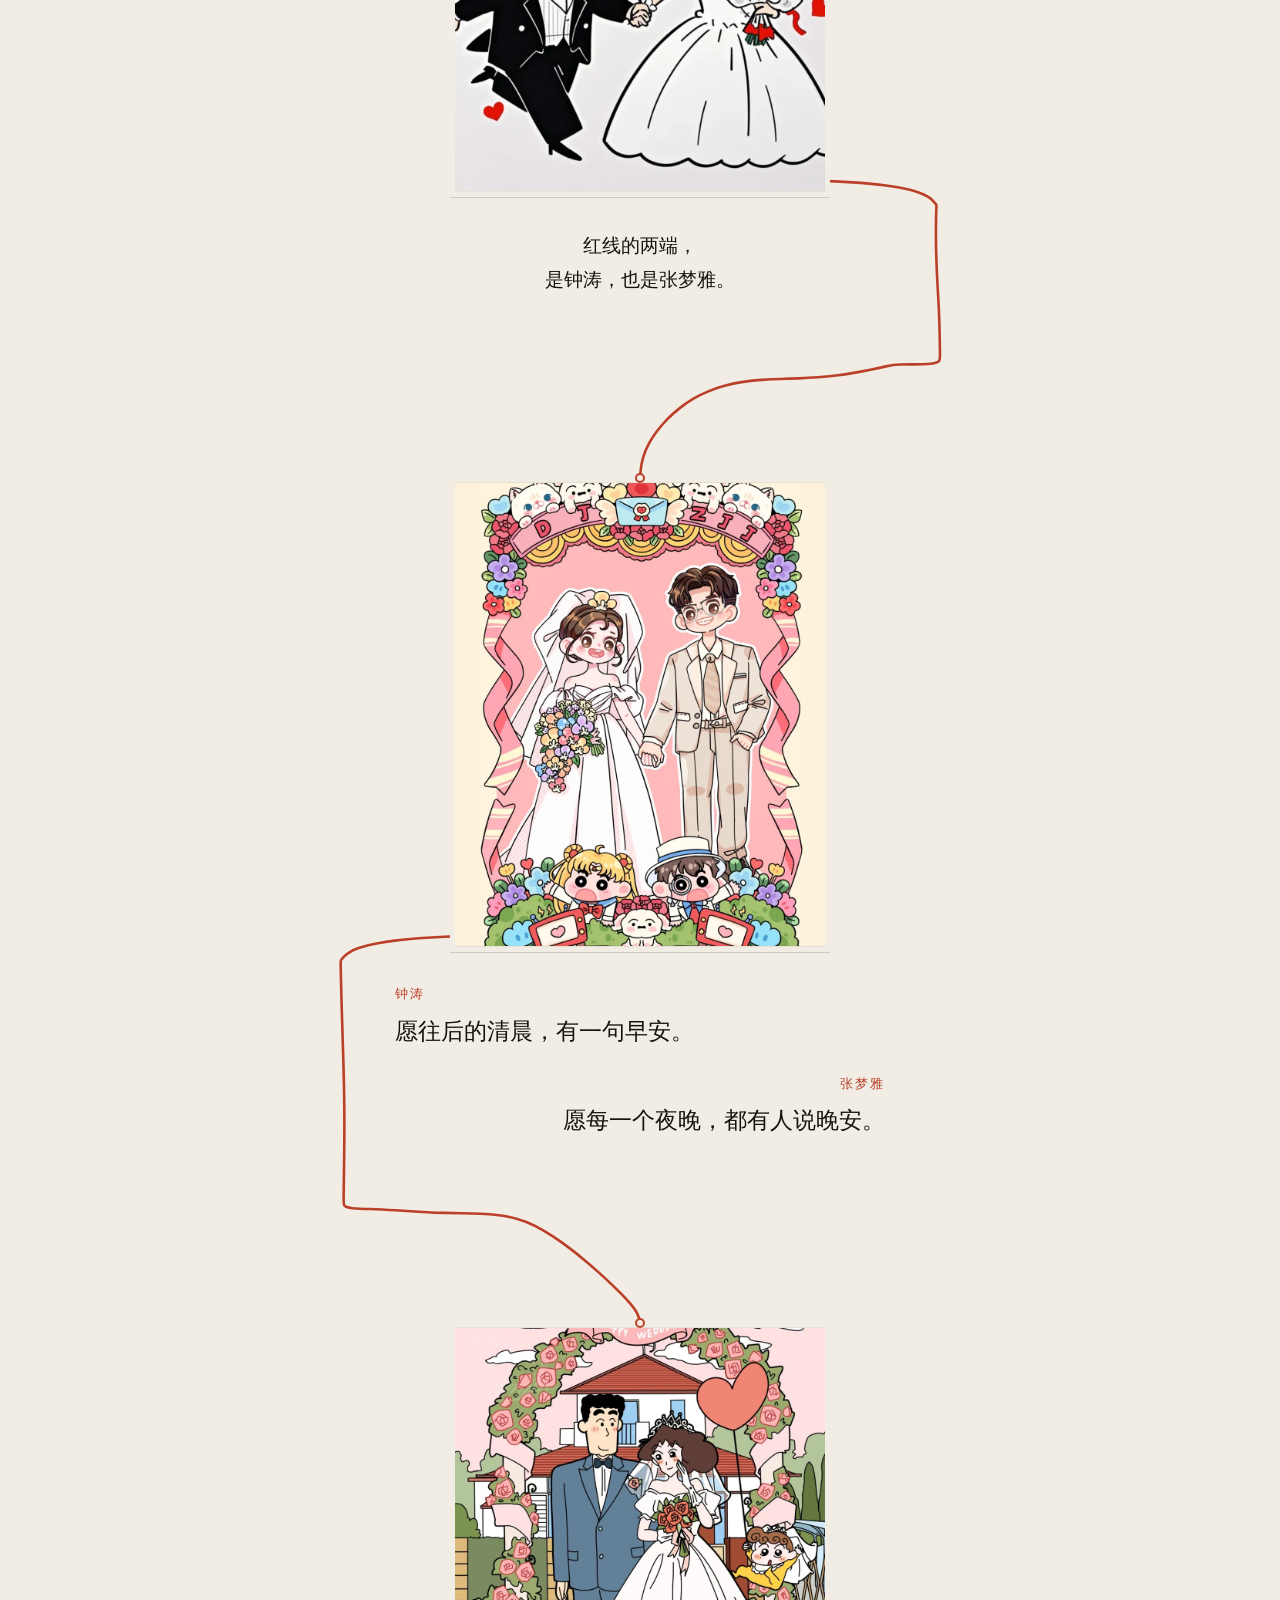
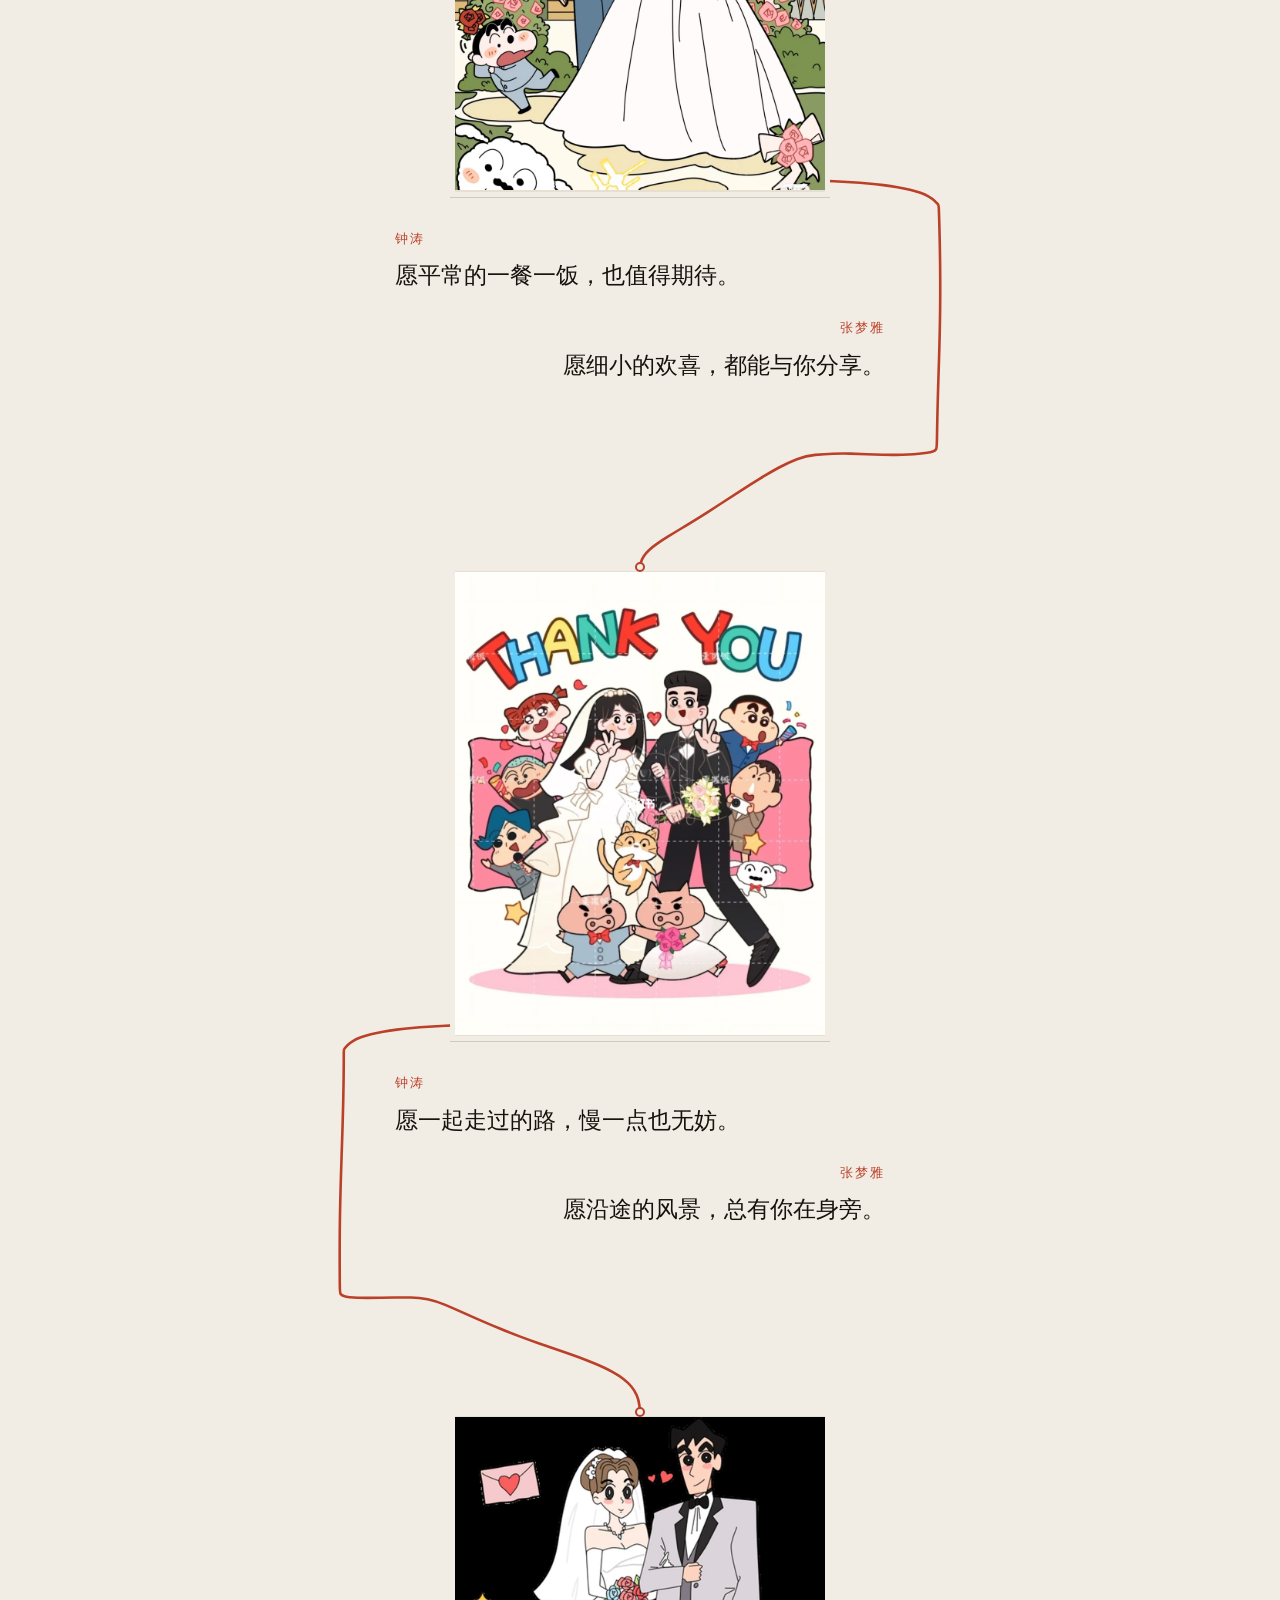
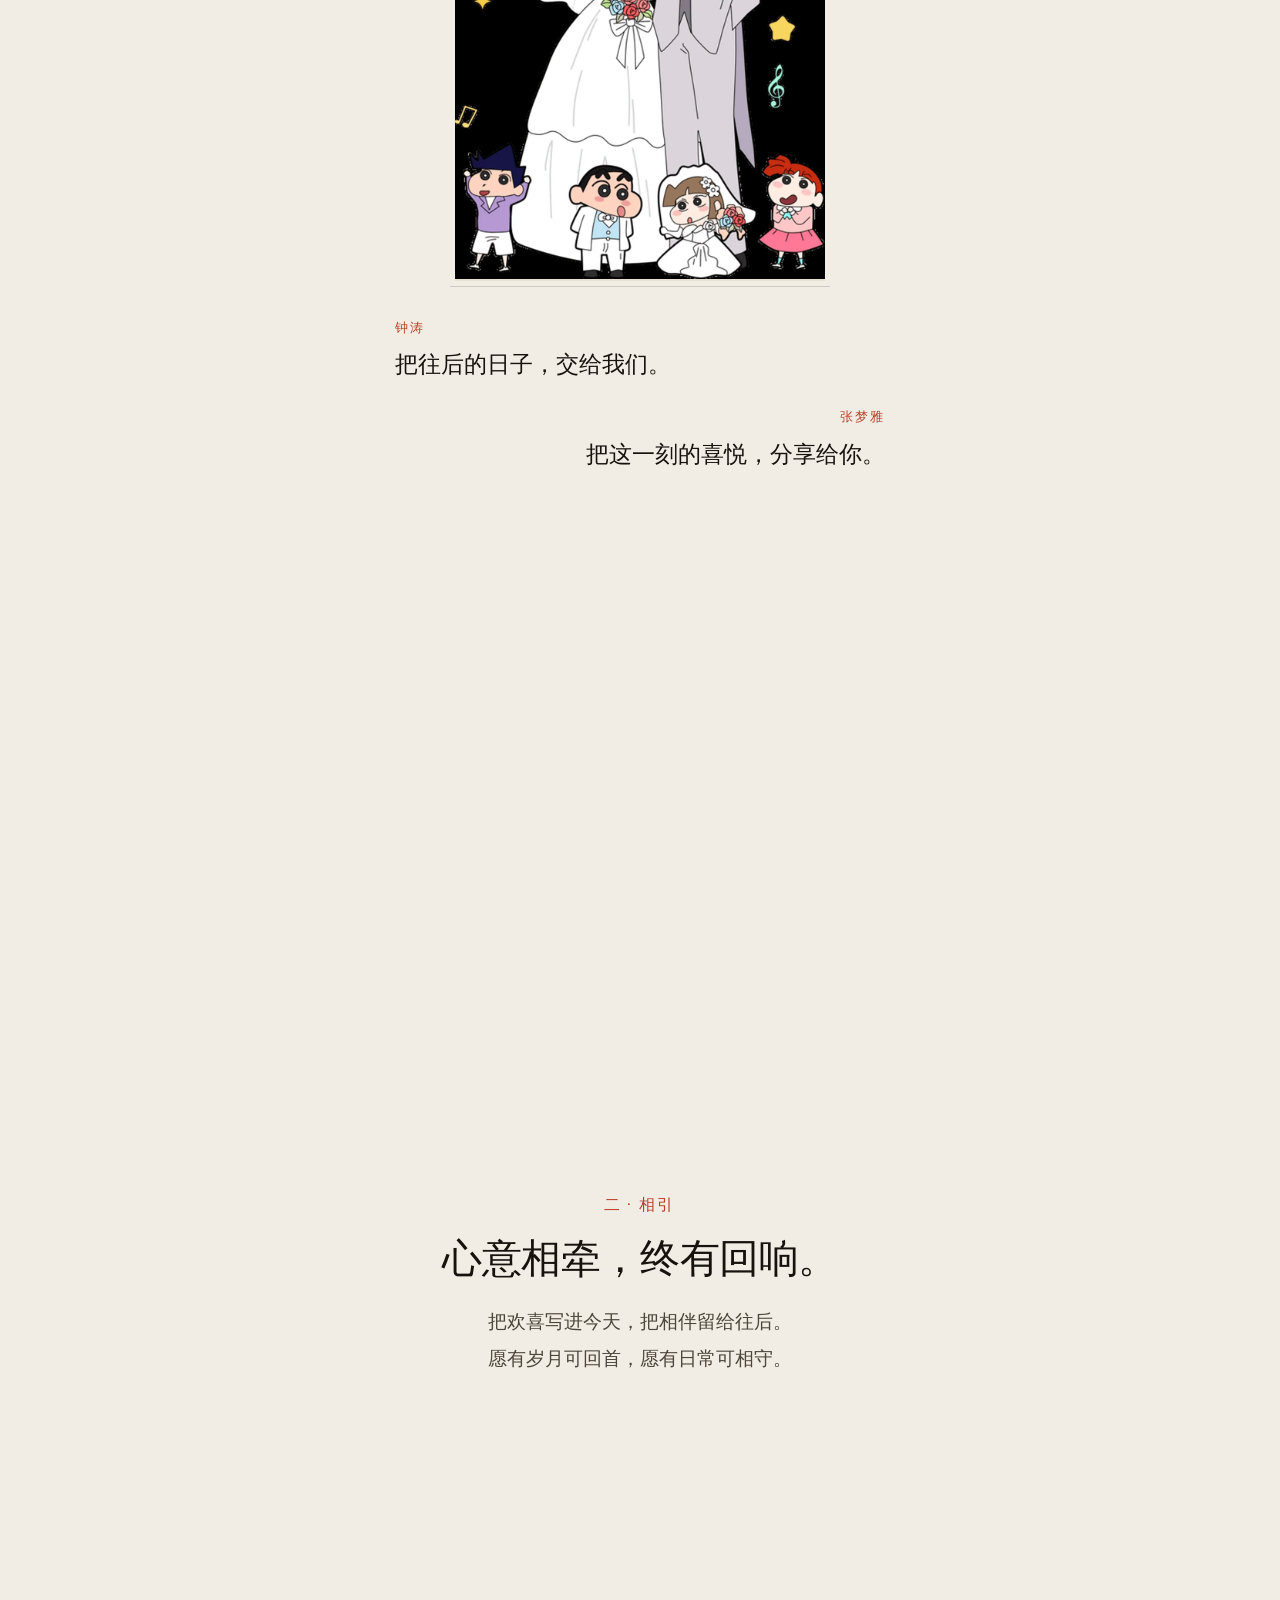
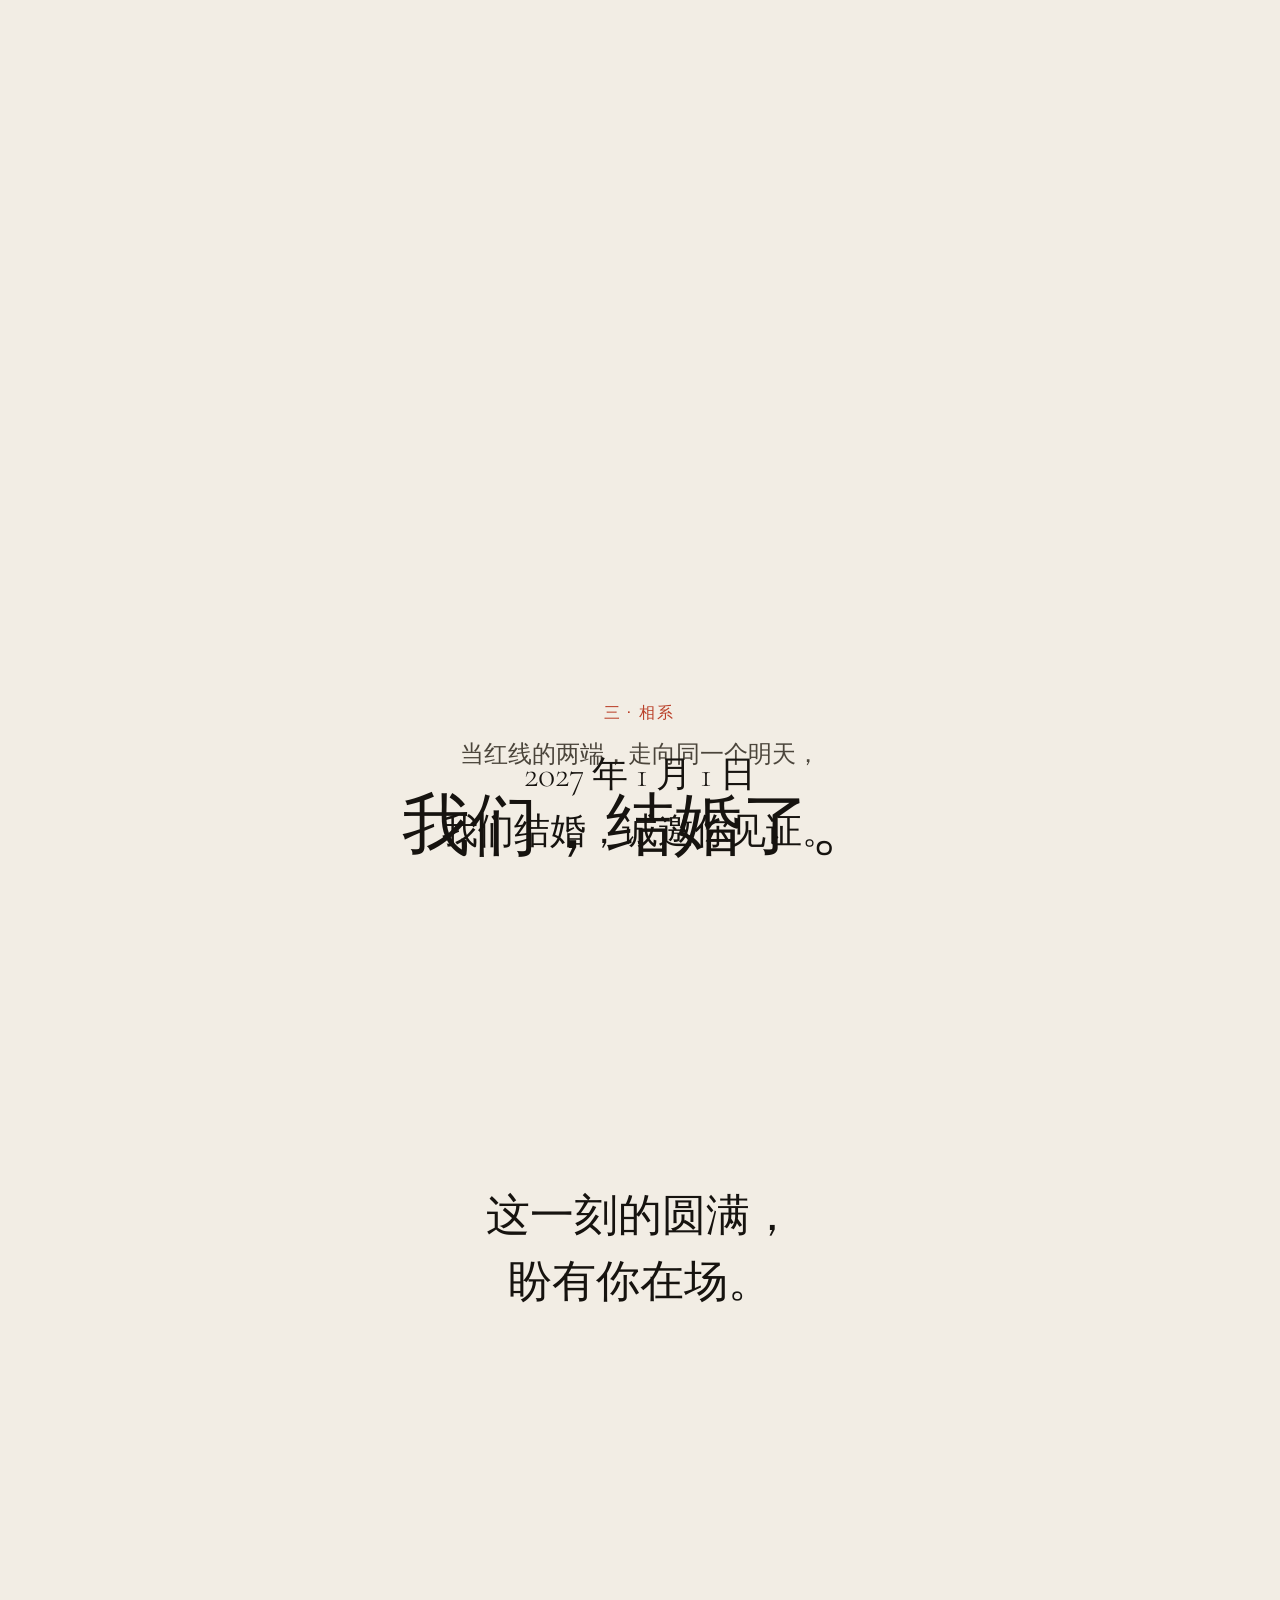
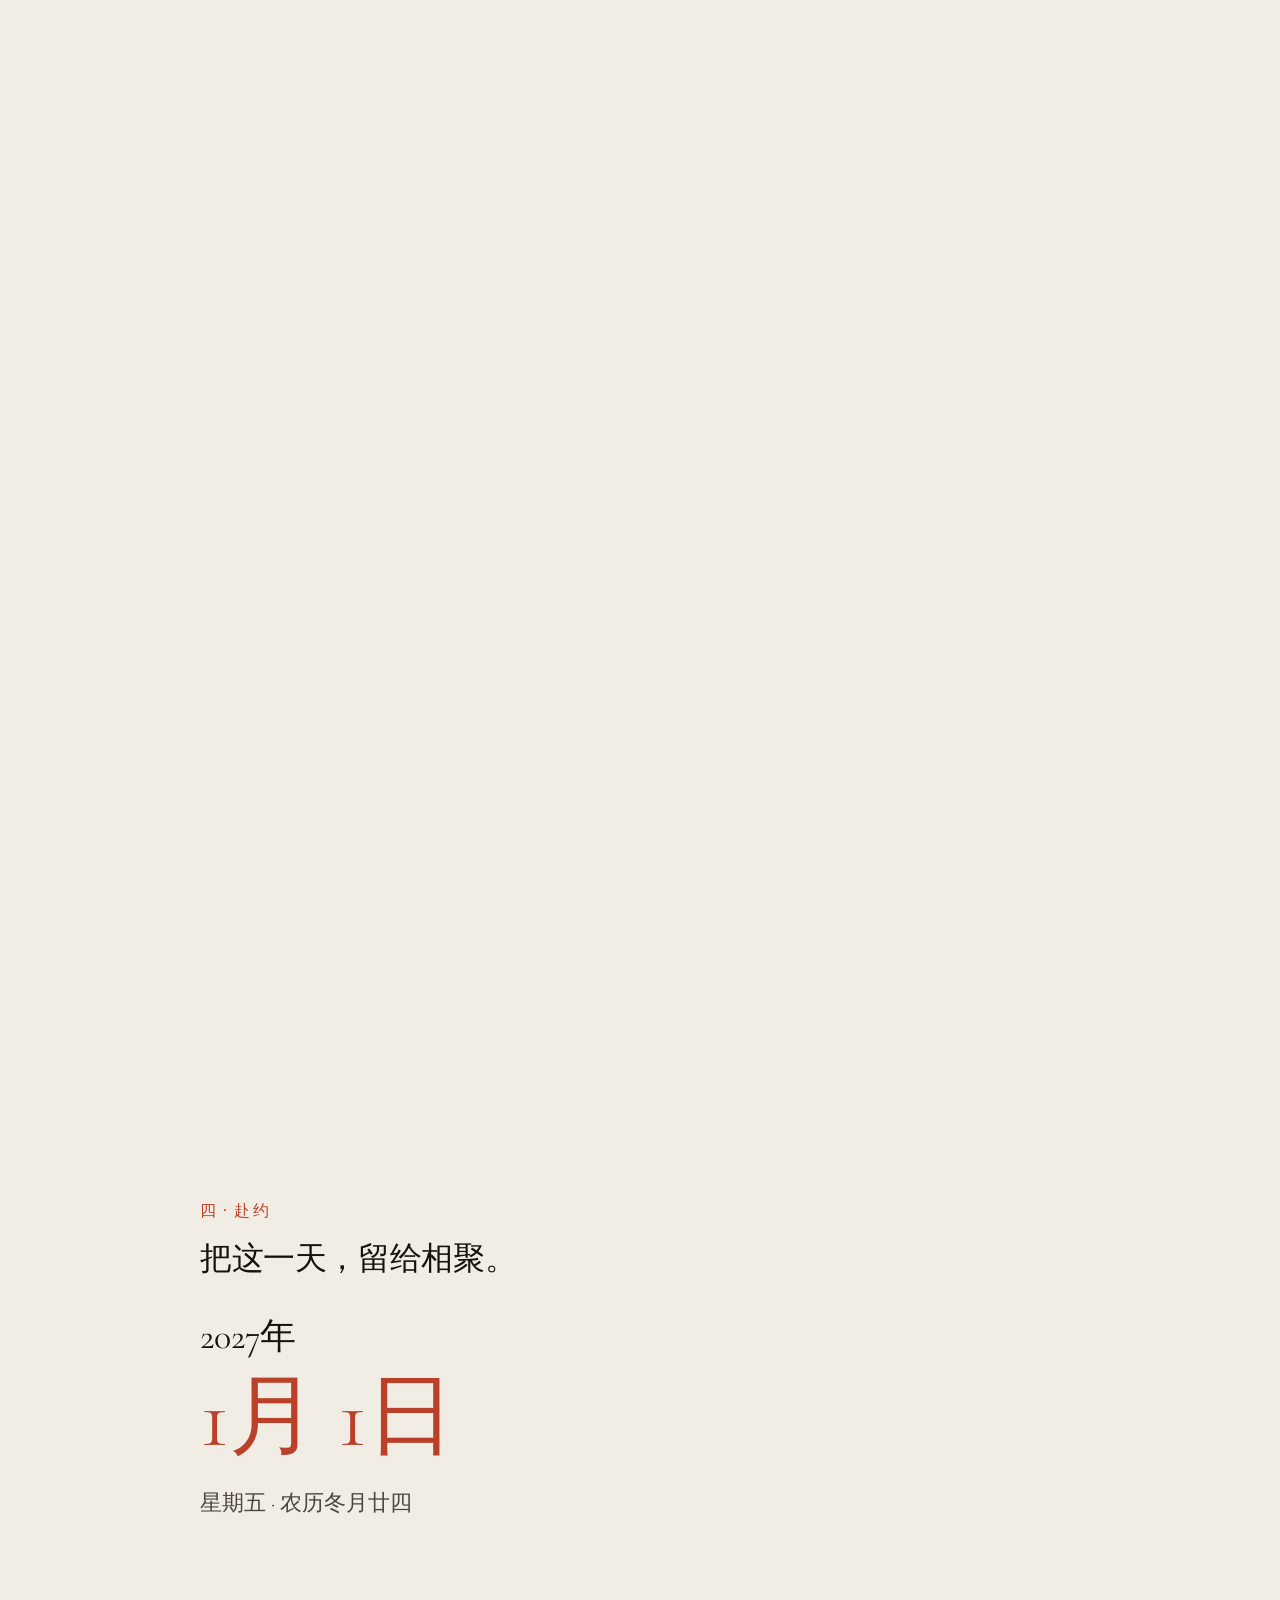
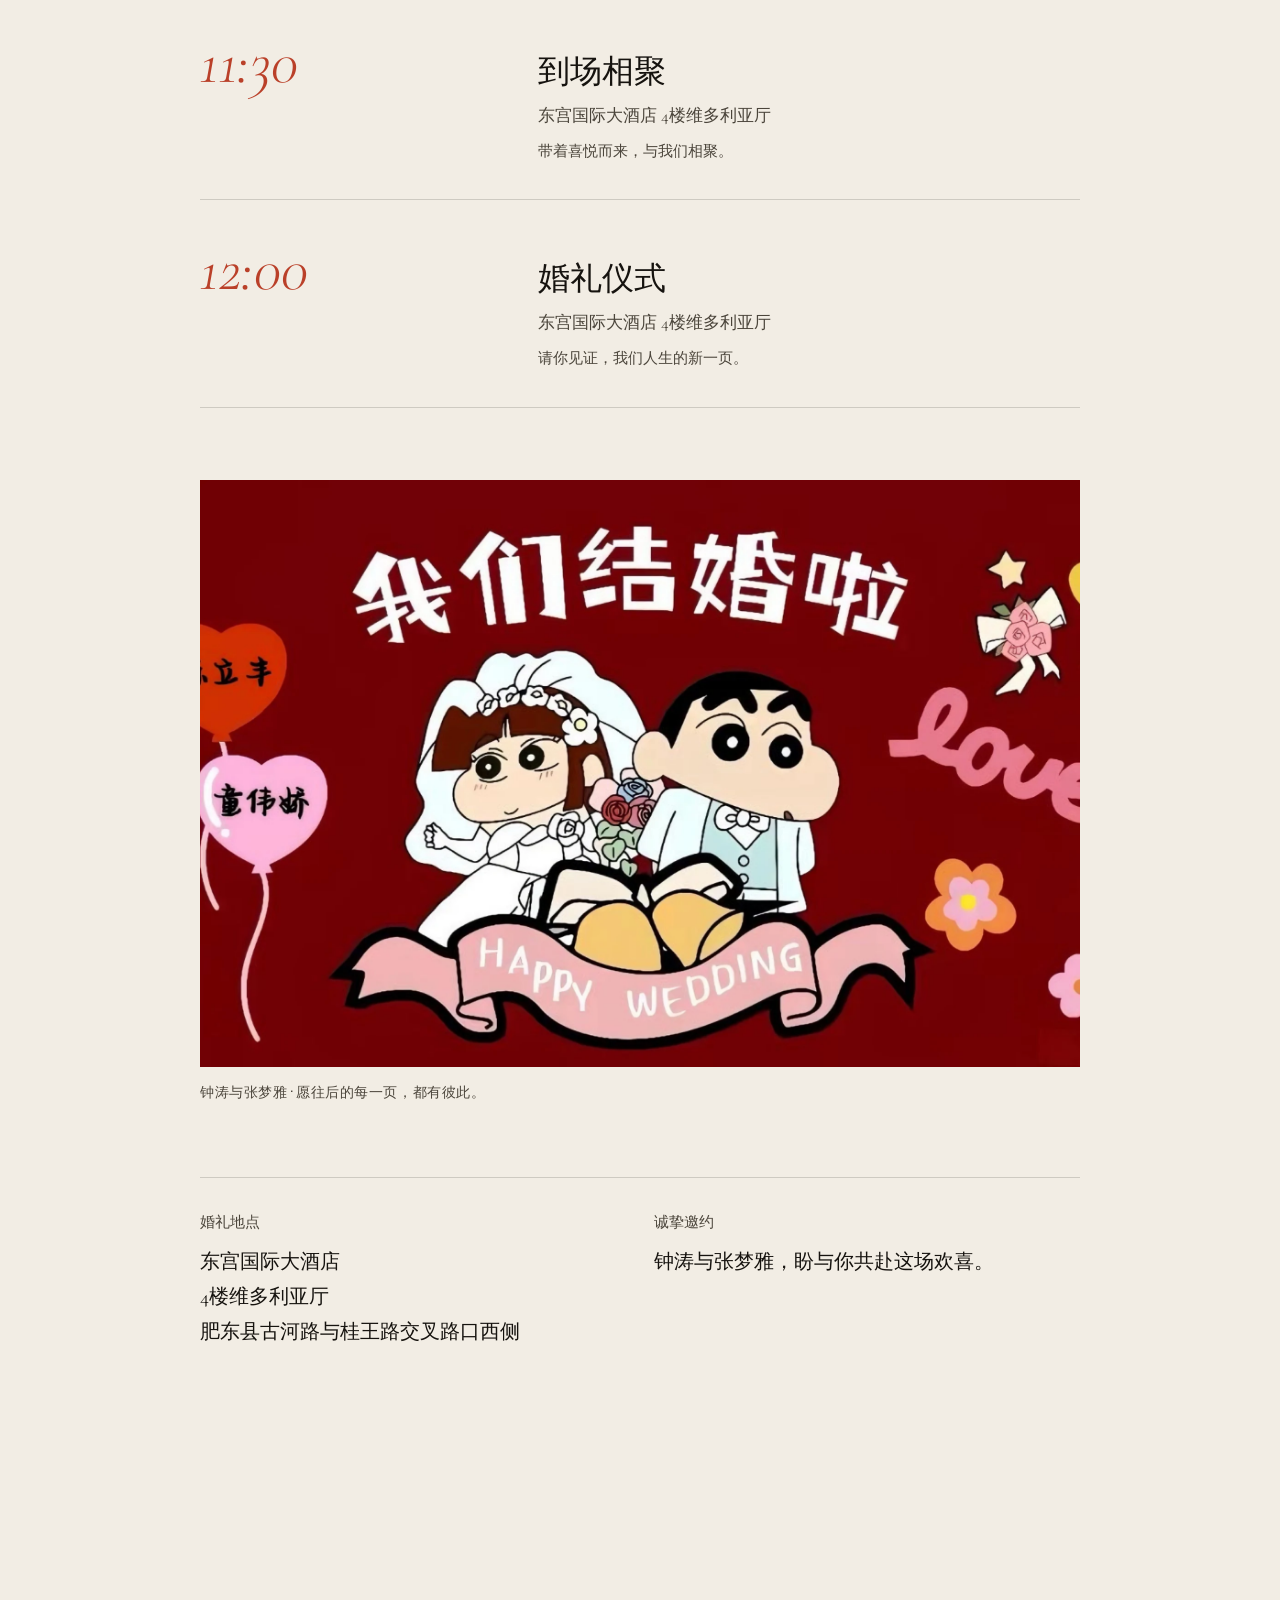
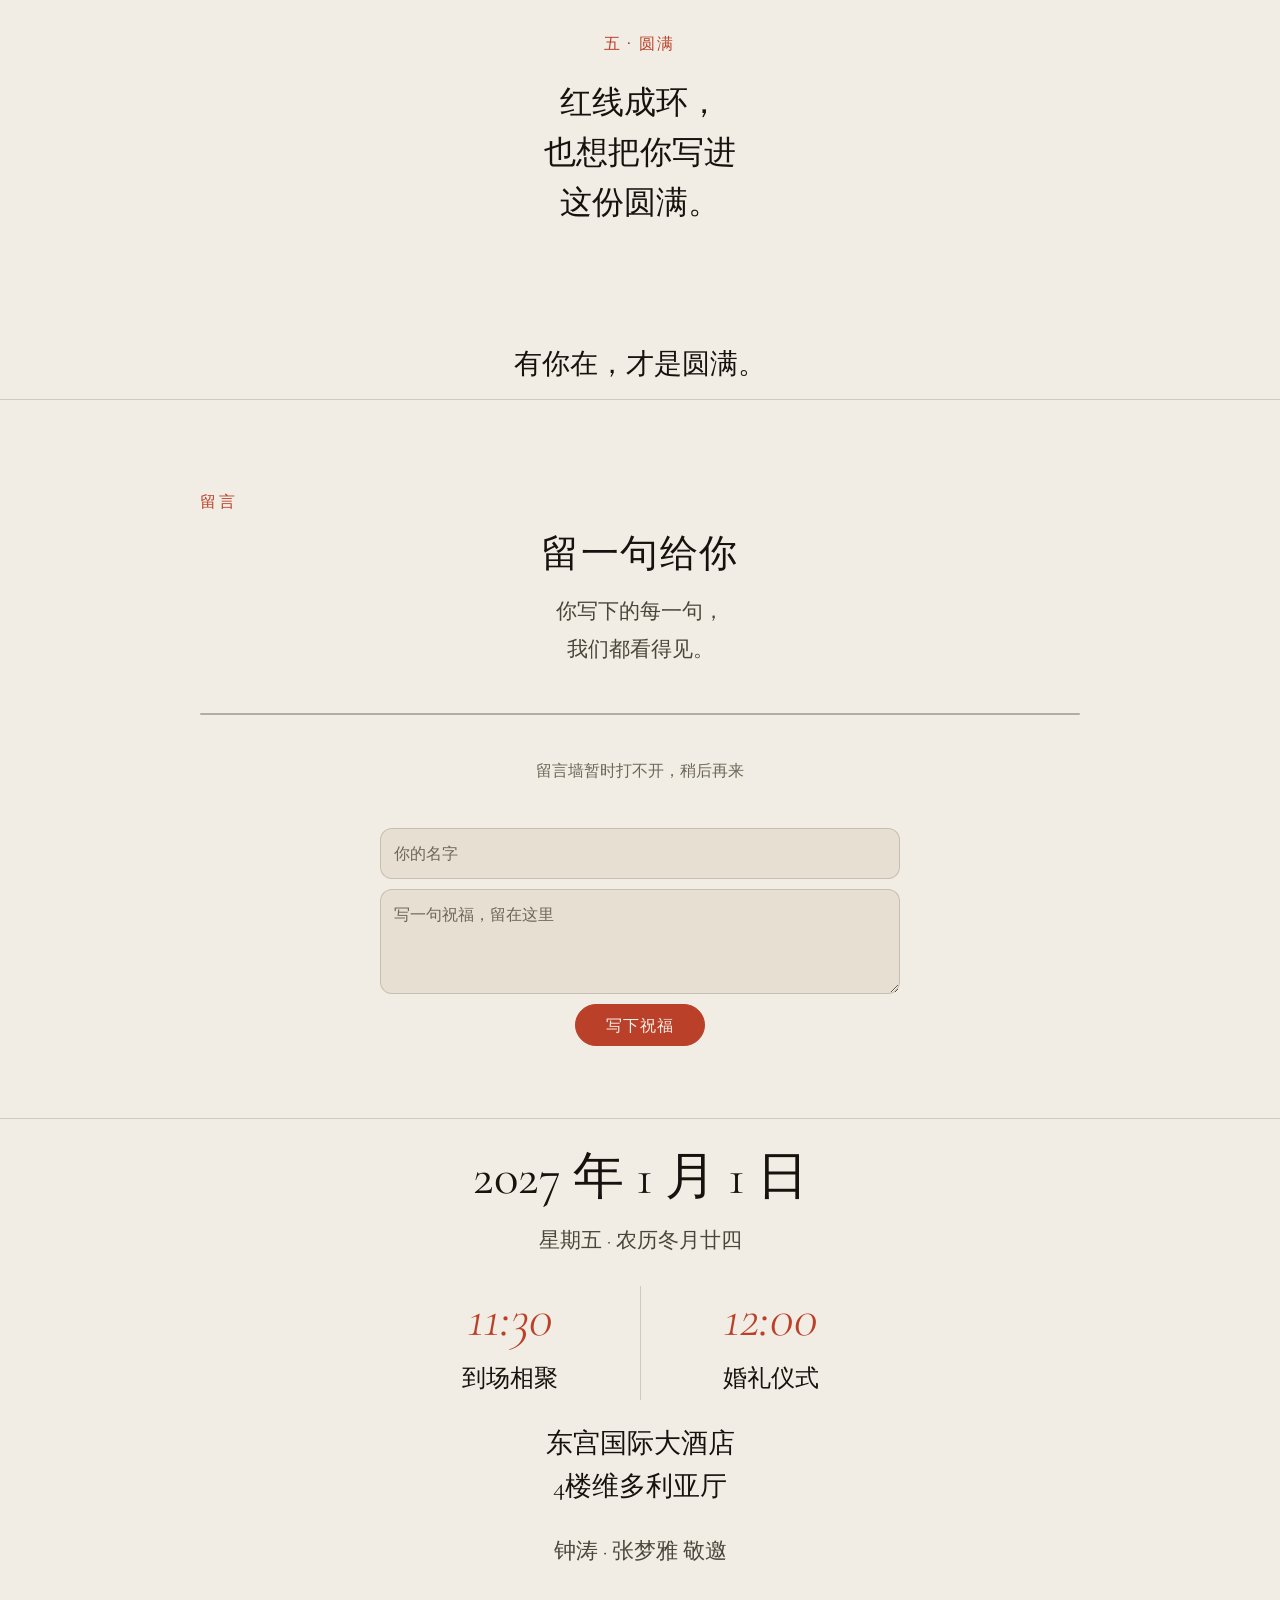
==== commit fa565c09: "feat(barrage): 飘屏词库加两字祝福语（幸福/美满/安康等），短词长句交错" ====
--- a/index.html
+++ b/index.html
@@ -12,8 +12,8 @@
     <link rel="preload" href="./fonts/cormorant-var.woff2" as="font" type="font/woff2" crossorigin />
     <link rel="preload" href="./fonts/instrument-var.woff2" as="font" type="font/woff2" crossorigin />
     <title>一线 · 同心｜钟涛与张梦雅的婚礼｜2027年1月1日</title>
-    <script type="module" crossorigin src="./assets/main-HeS4Ypox.js"></script>
-    <link rel="modulepreload" crossorigin href="./assets/effects-CoqJs-8D.js">
+    <script type="module" crossorigin src="./assets/main-GvpE1oSf.js"></script>
+    <link rel="modulepreload" crossorigin href="./assets/effects-BauzVHn4.js">
     <link rel="stylesheet" crossorigin href="./assets/effects-B-CiVXpl.css">
     <link rel="stylesheet" crossorigin href="./assets/main-Cfg9pDoX.css">
   </head>
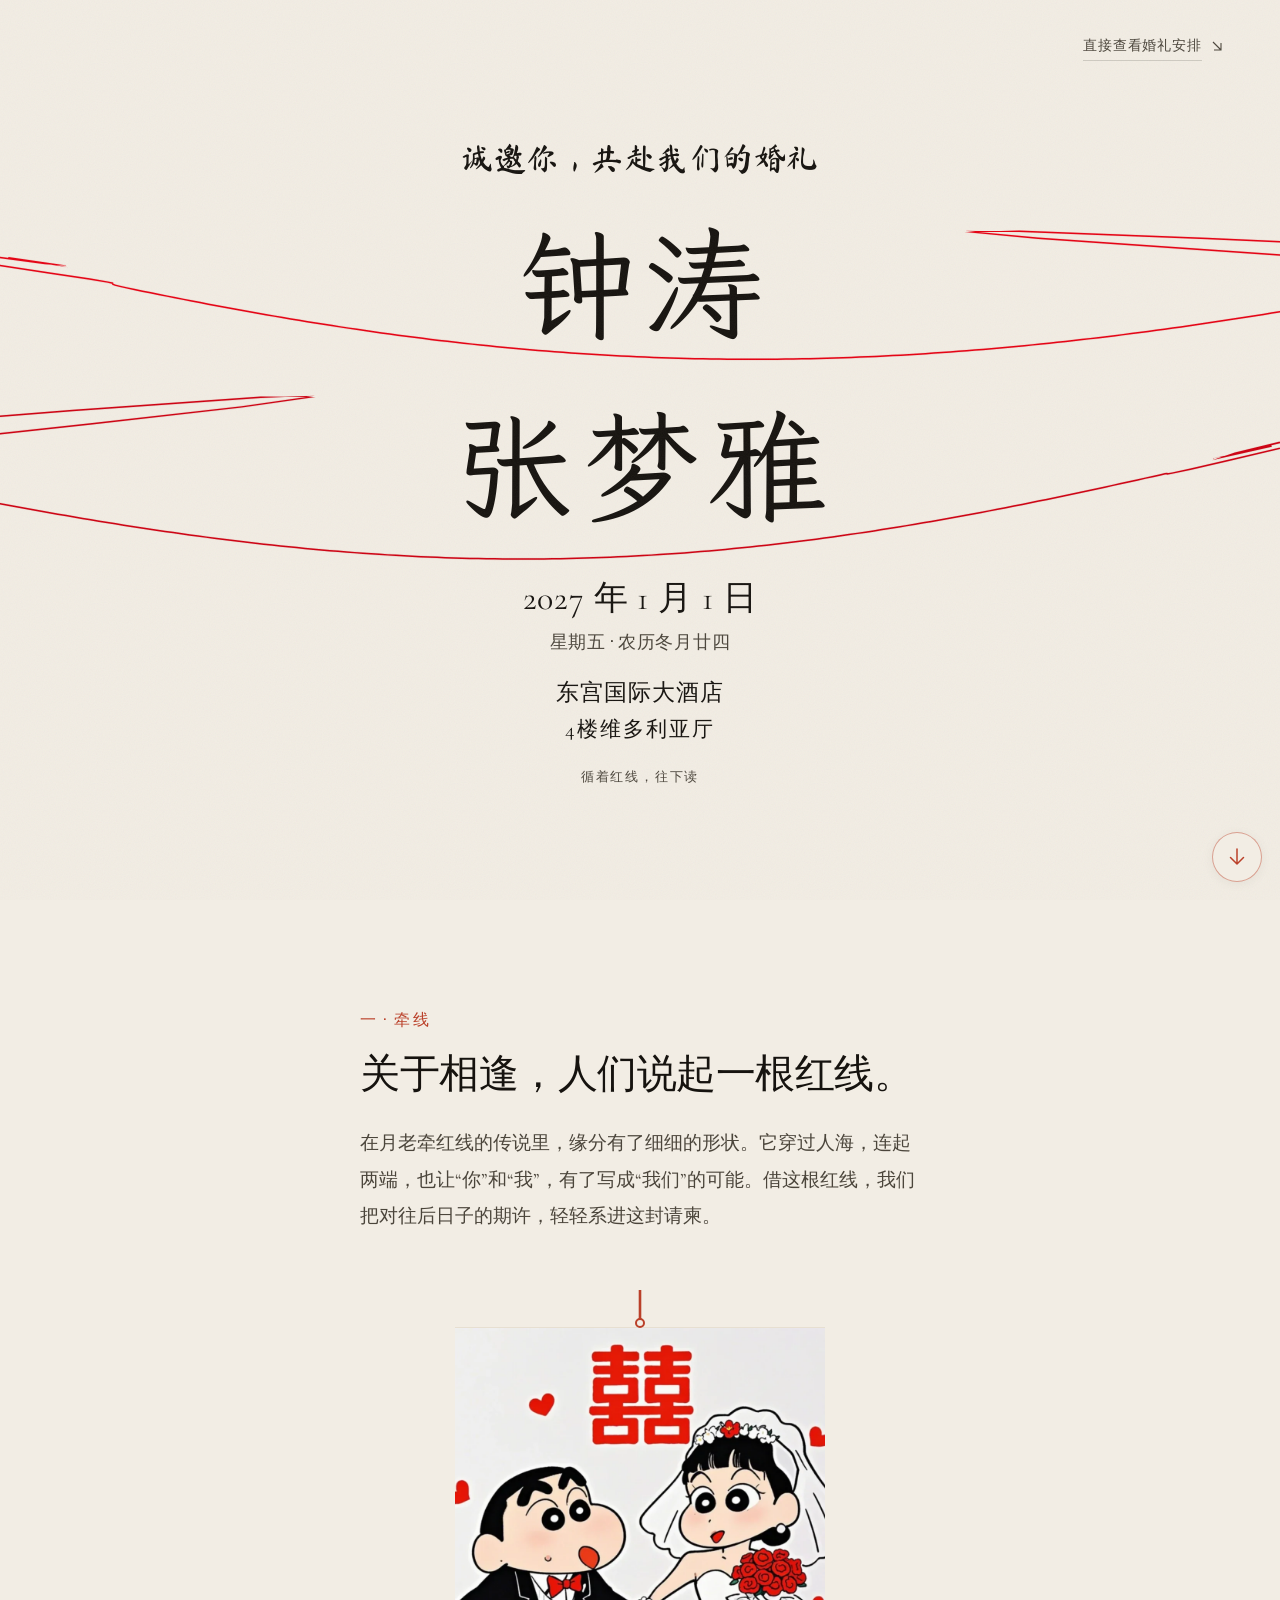
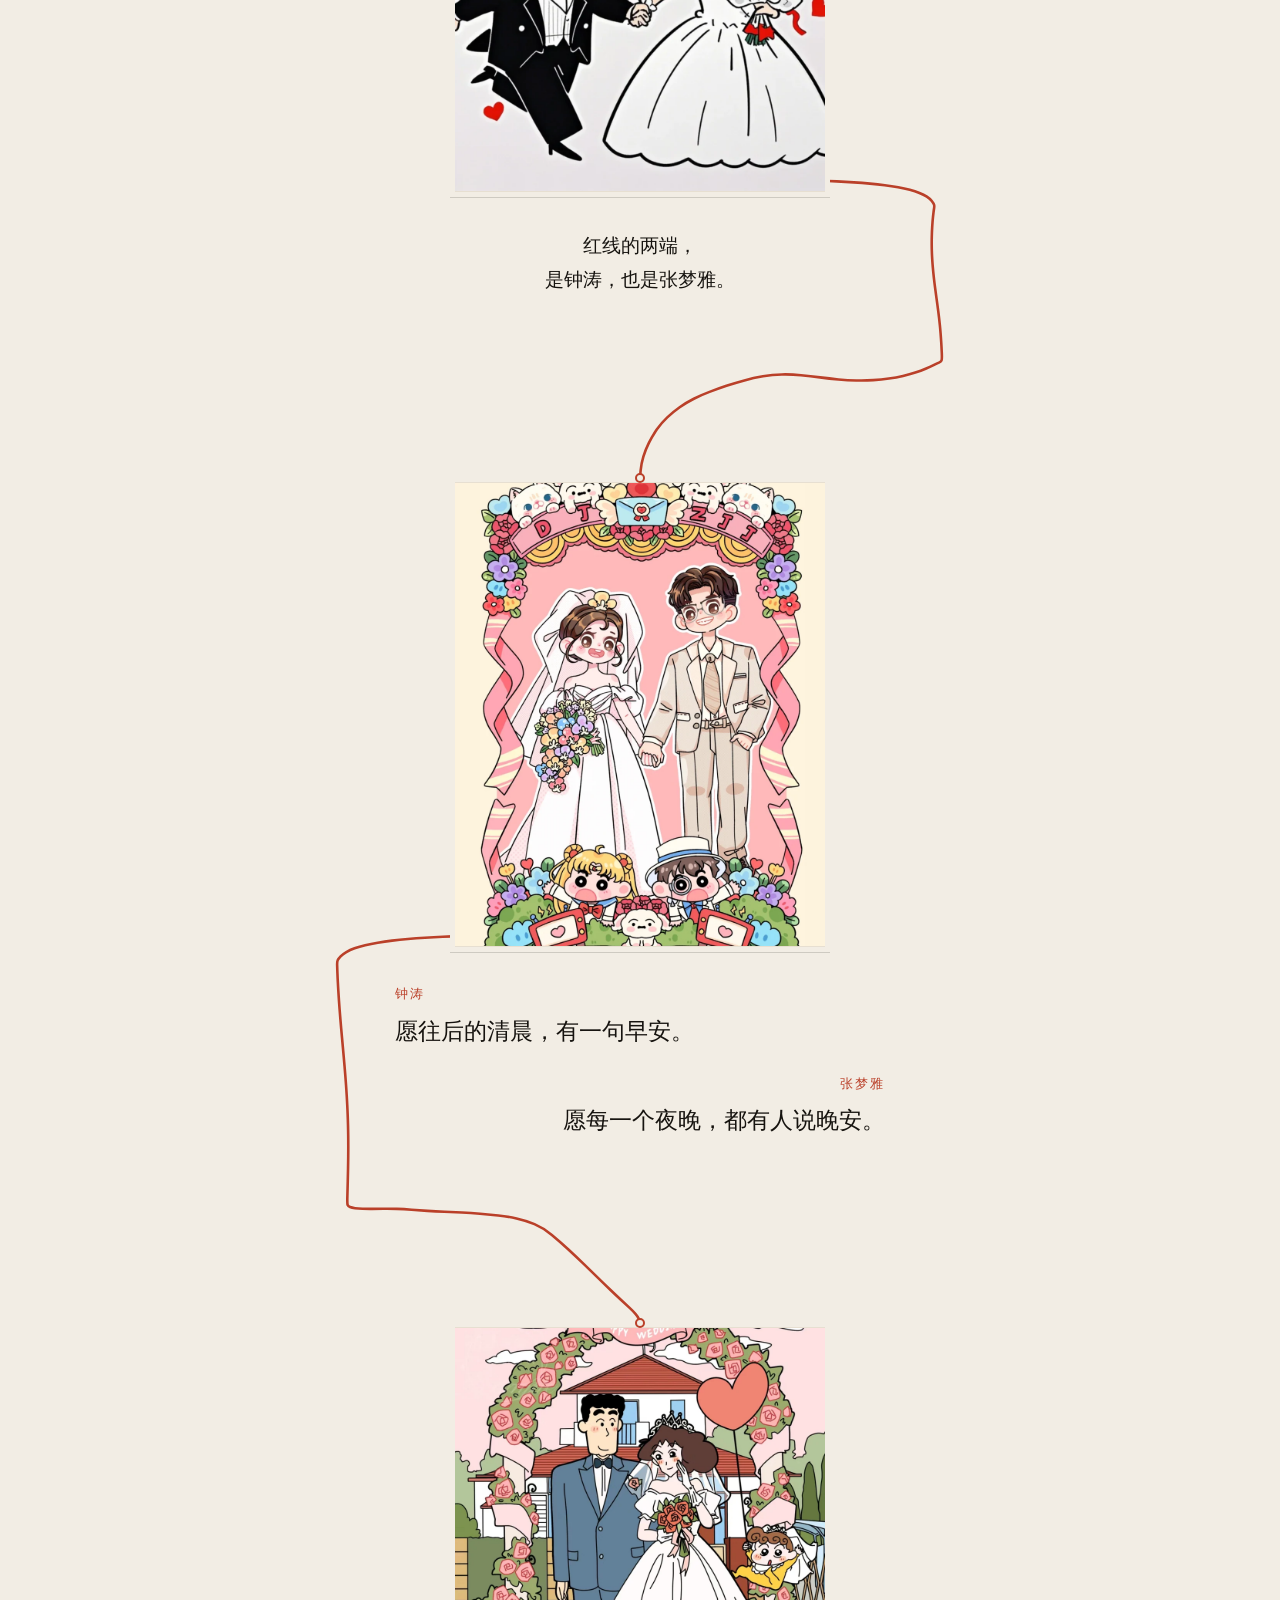
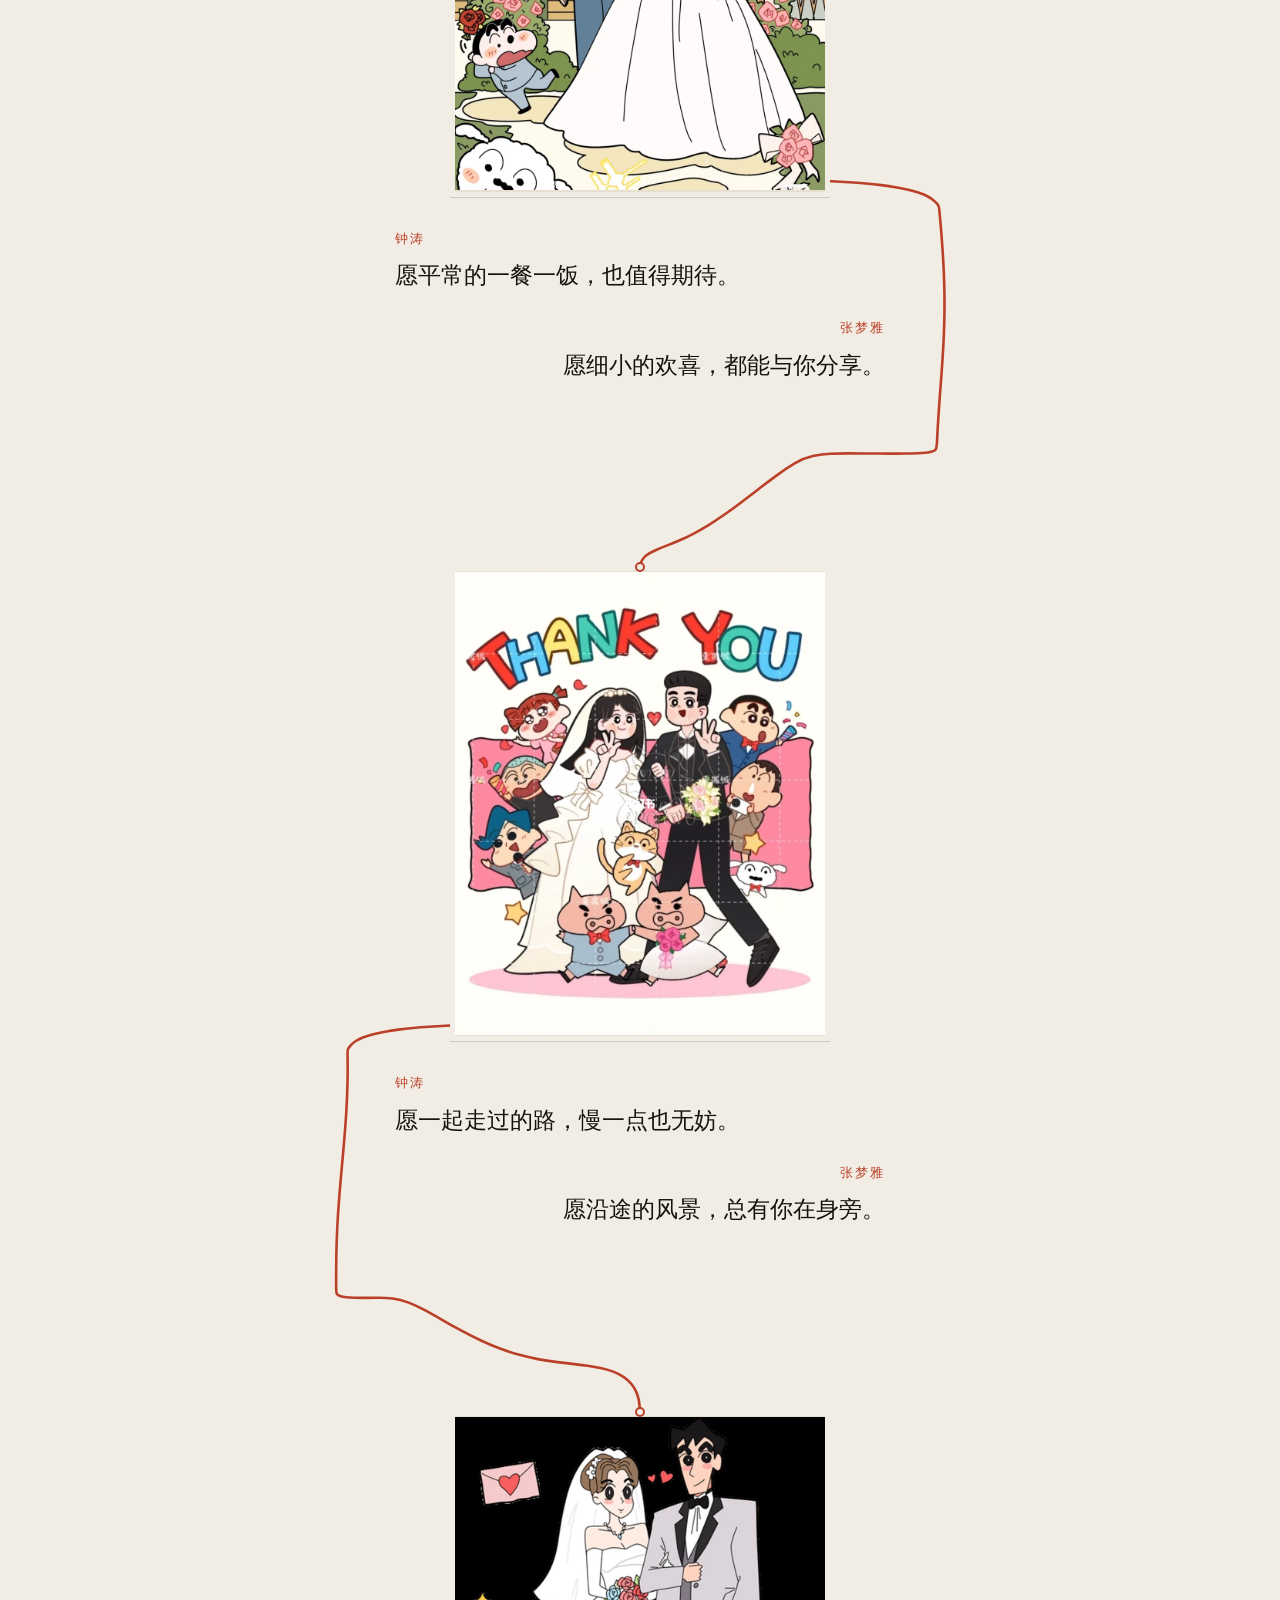
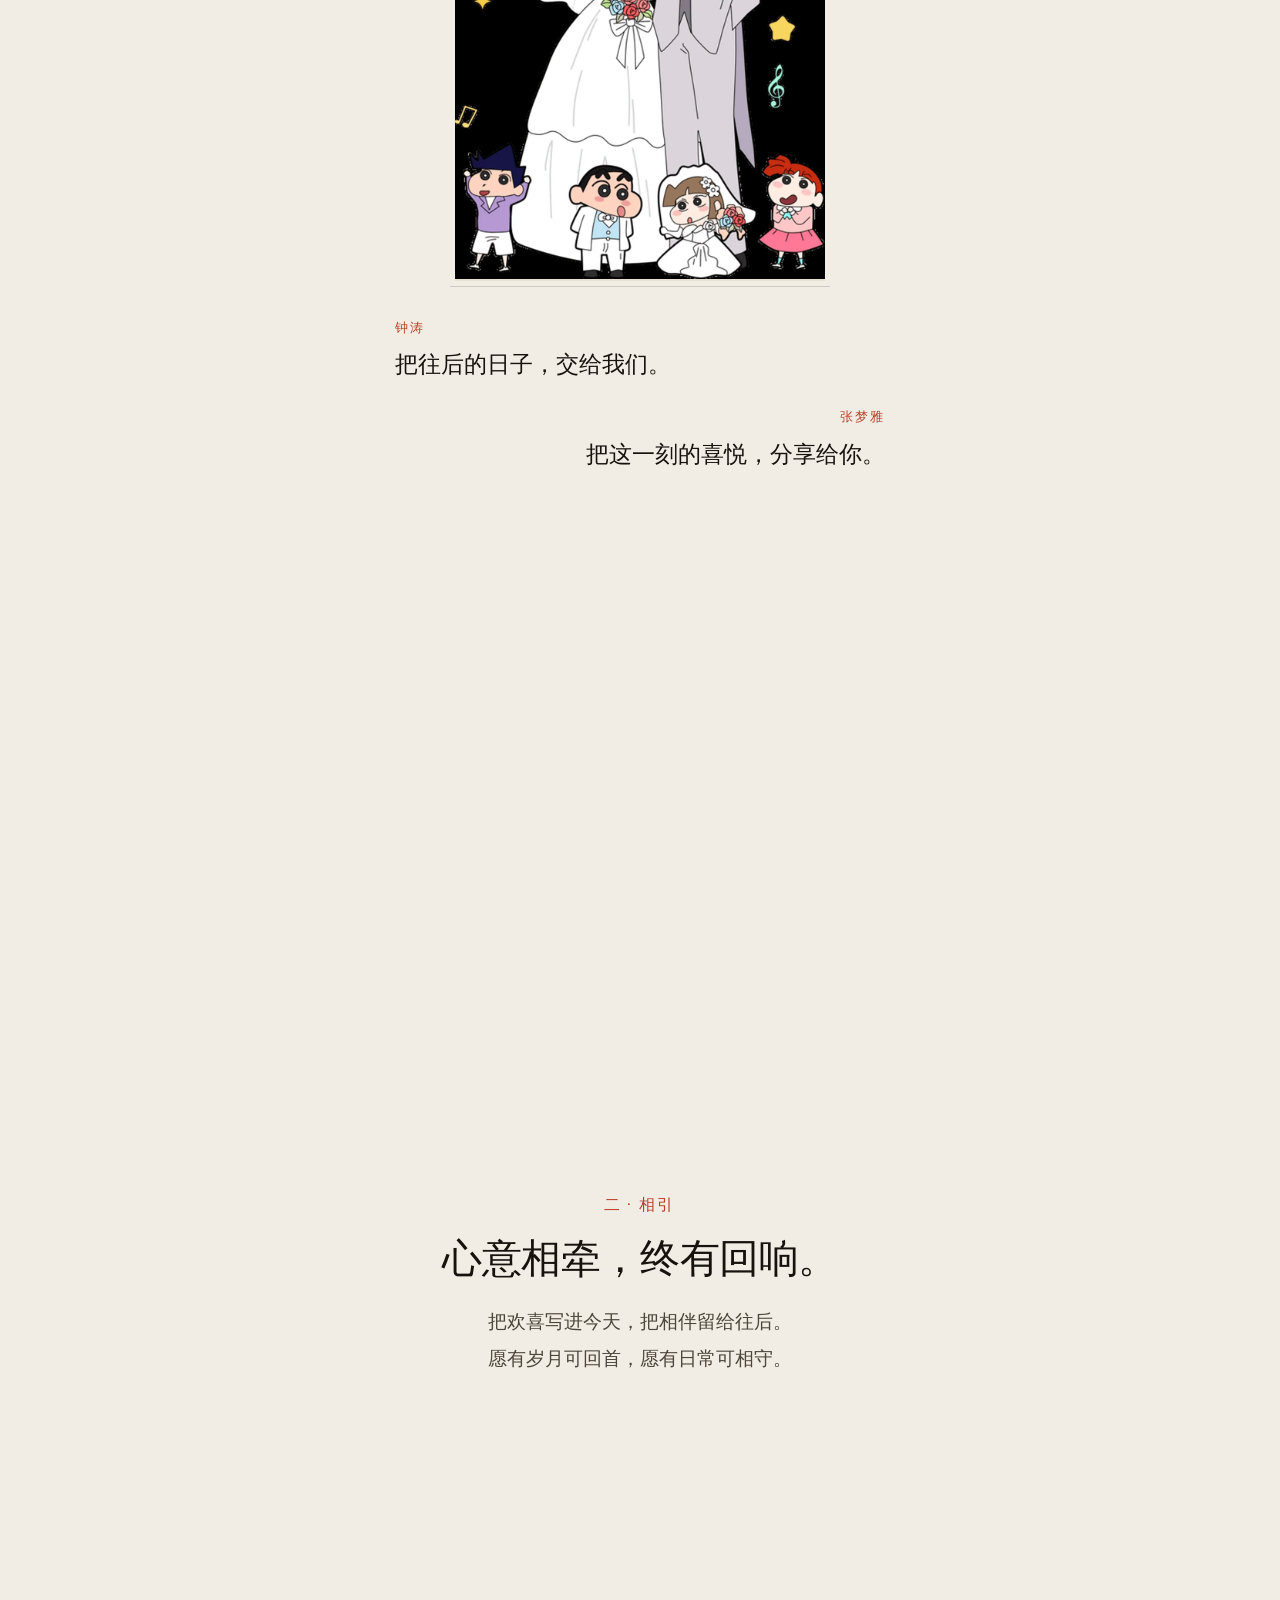
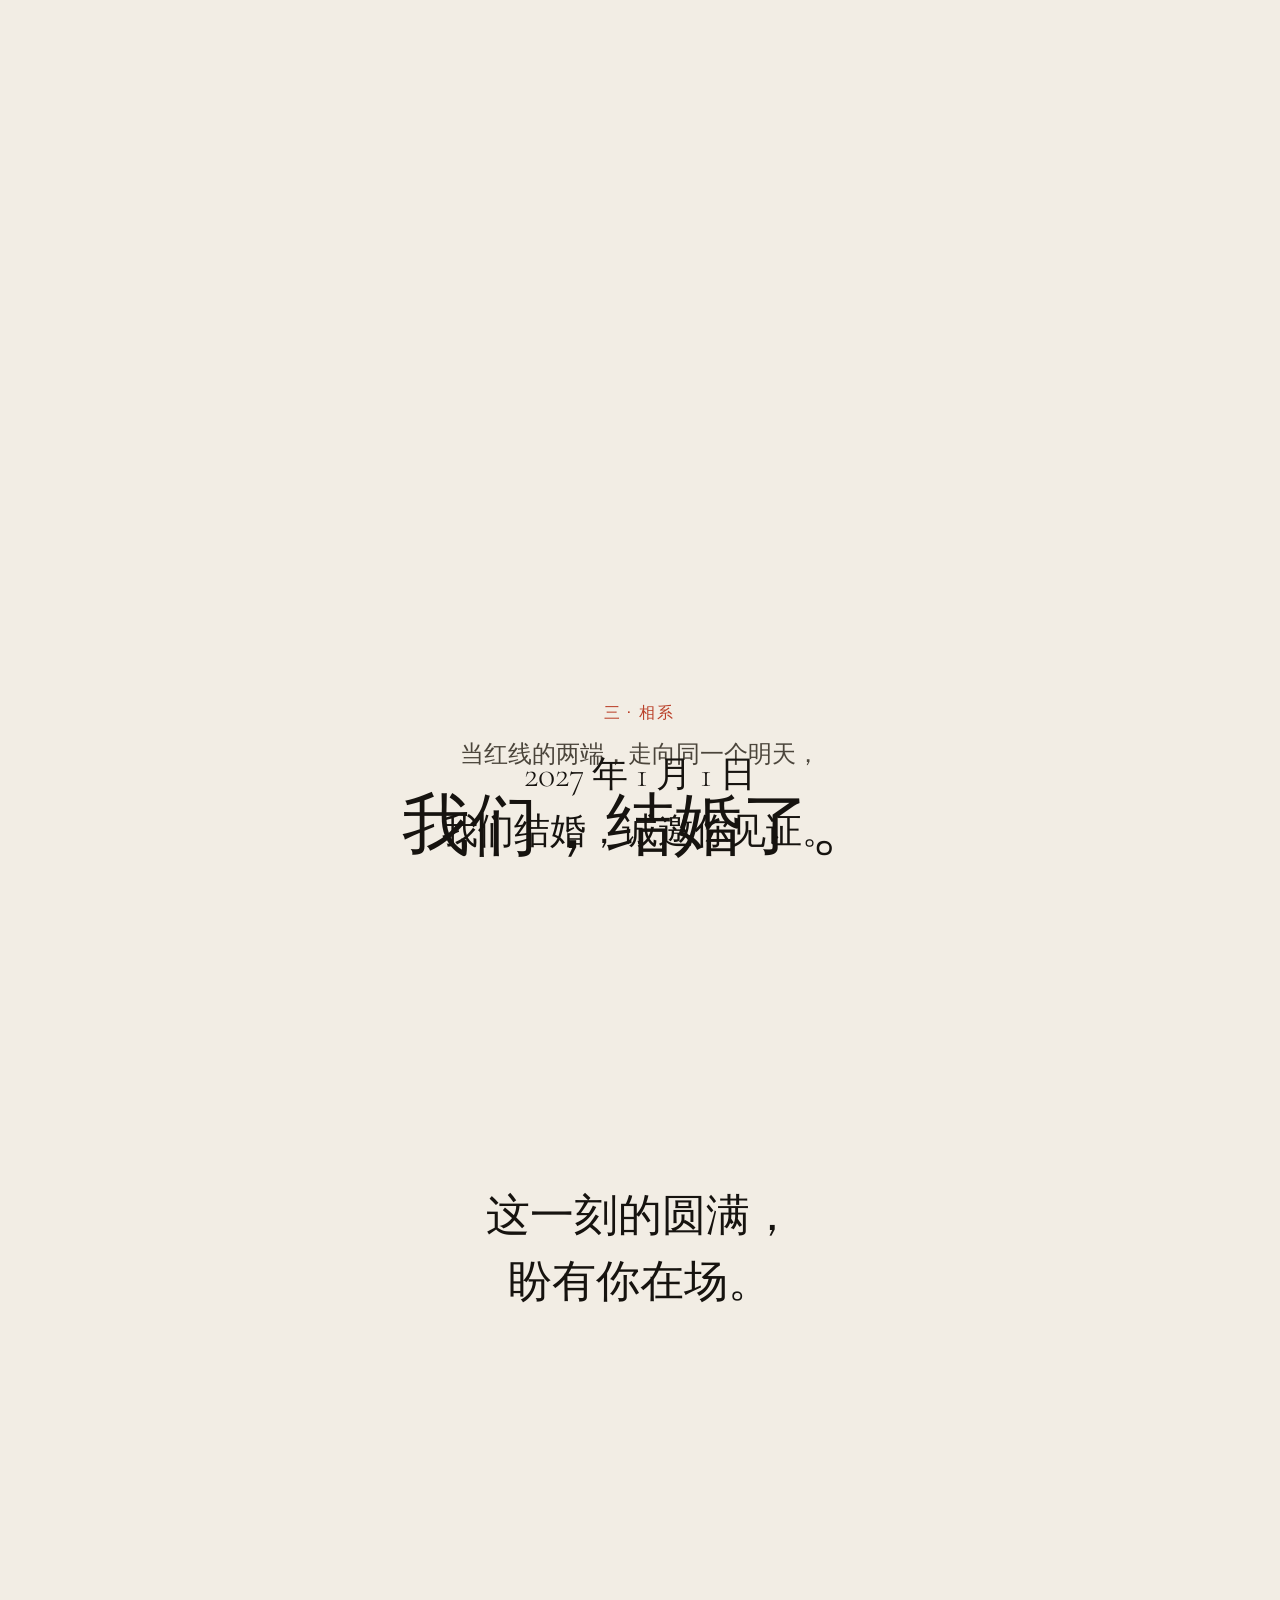
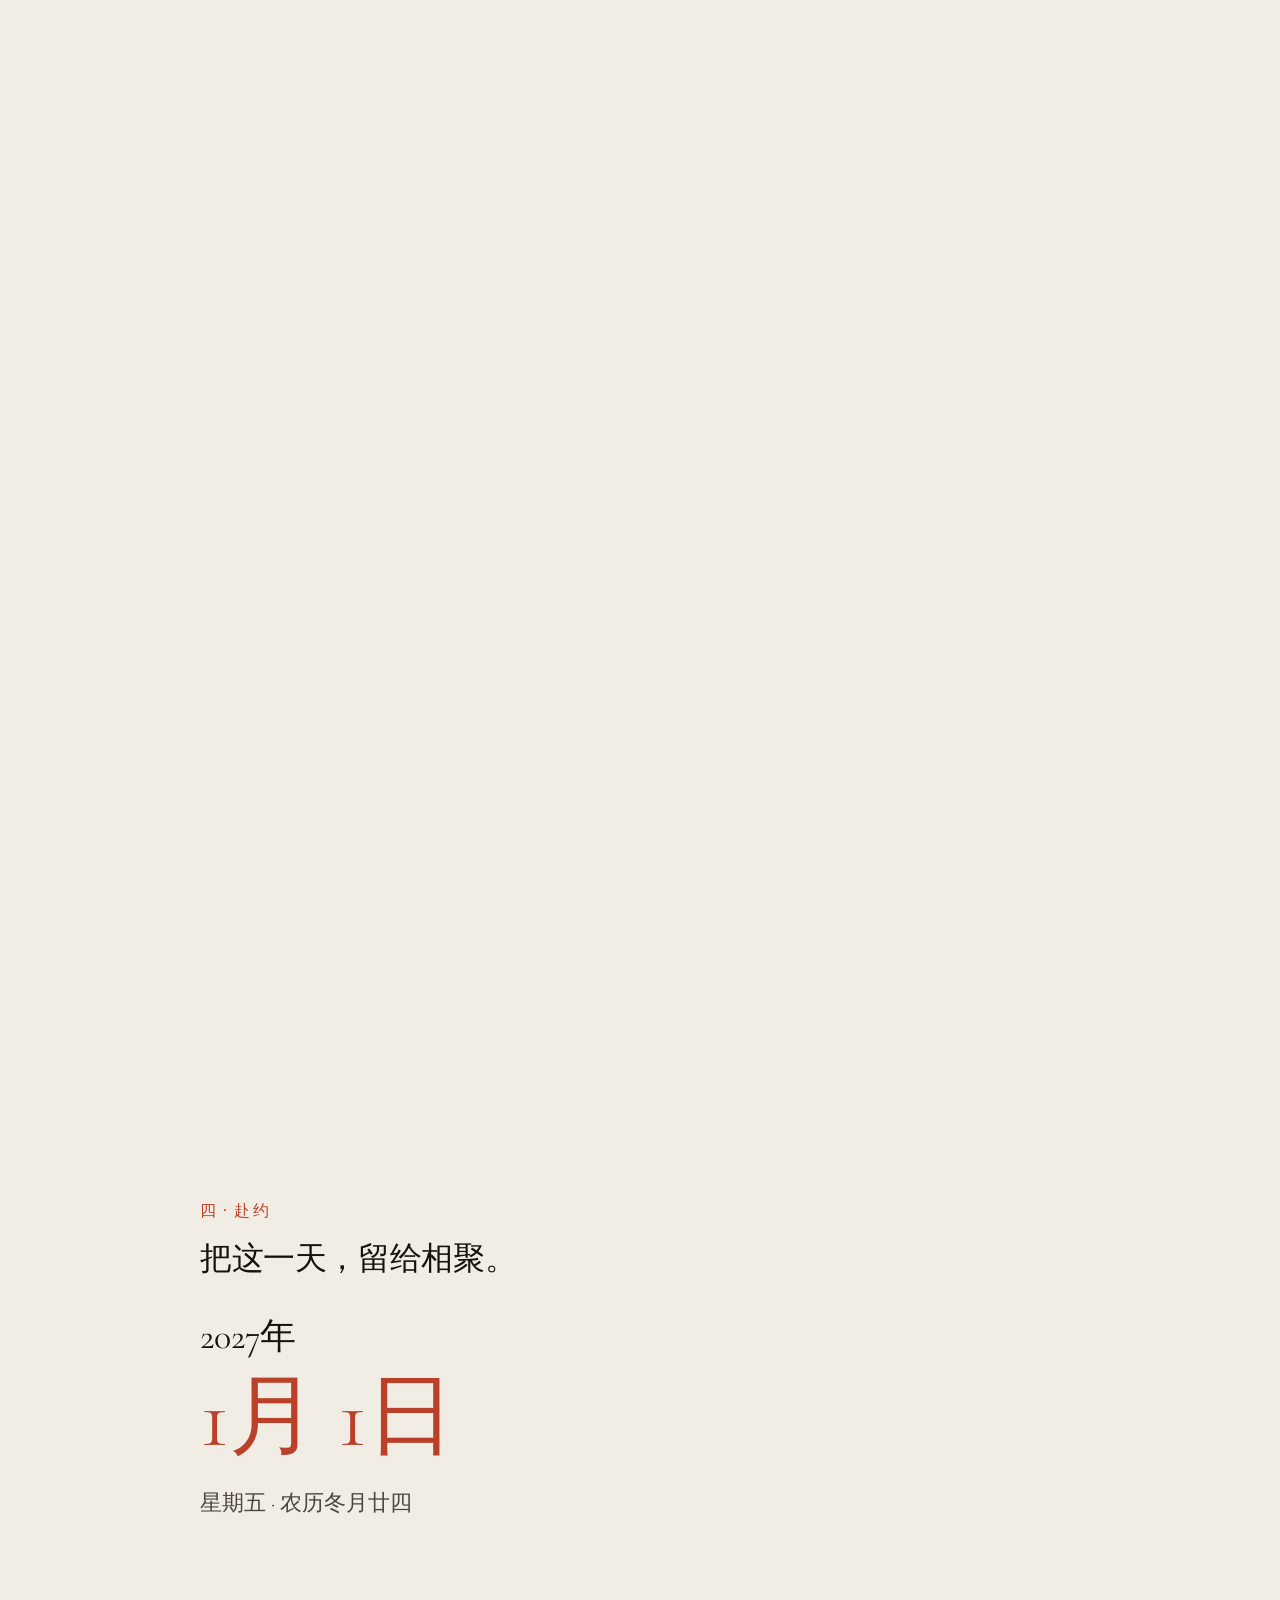
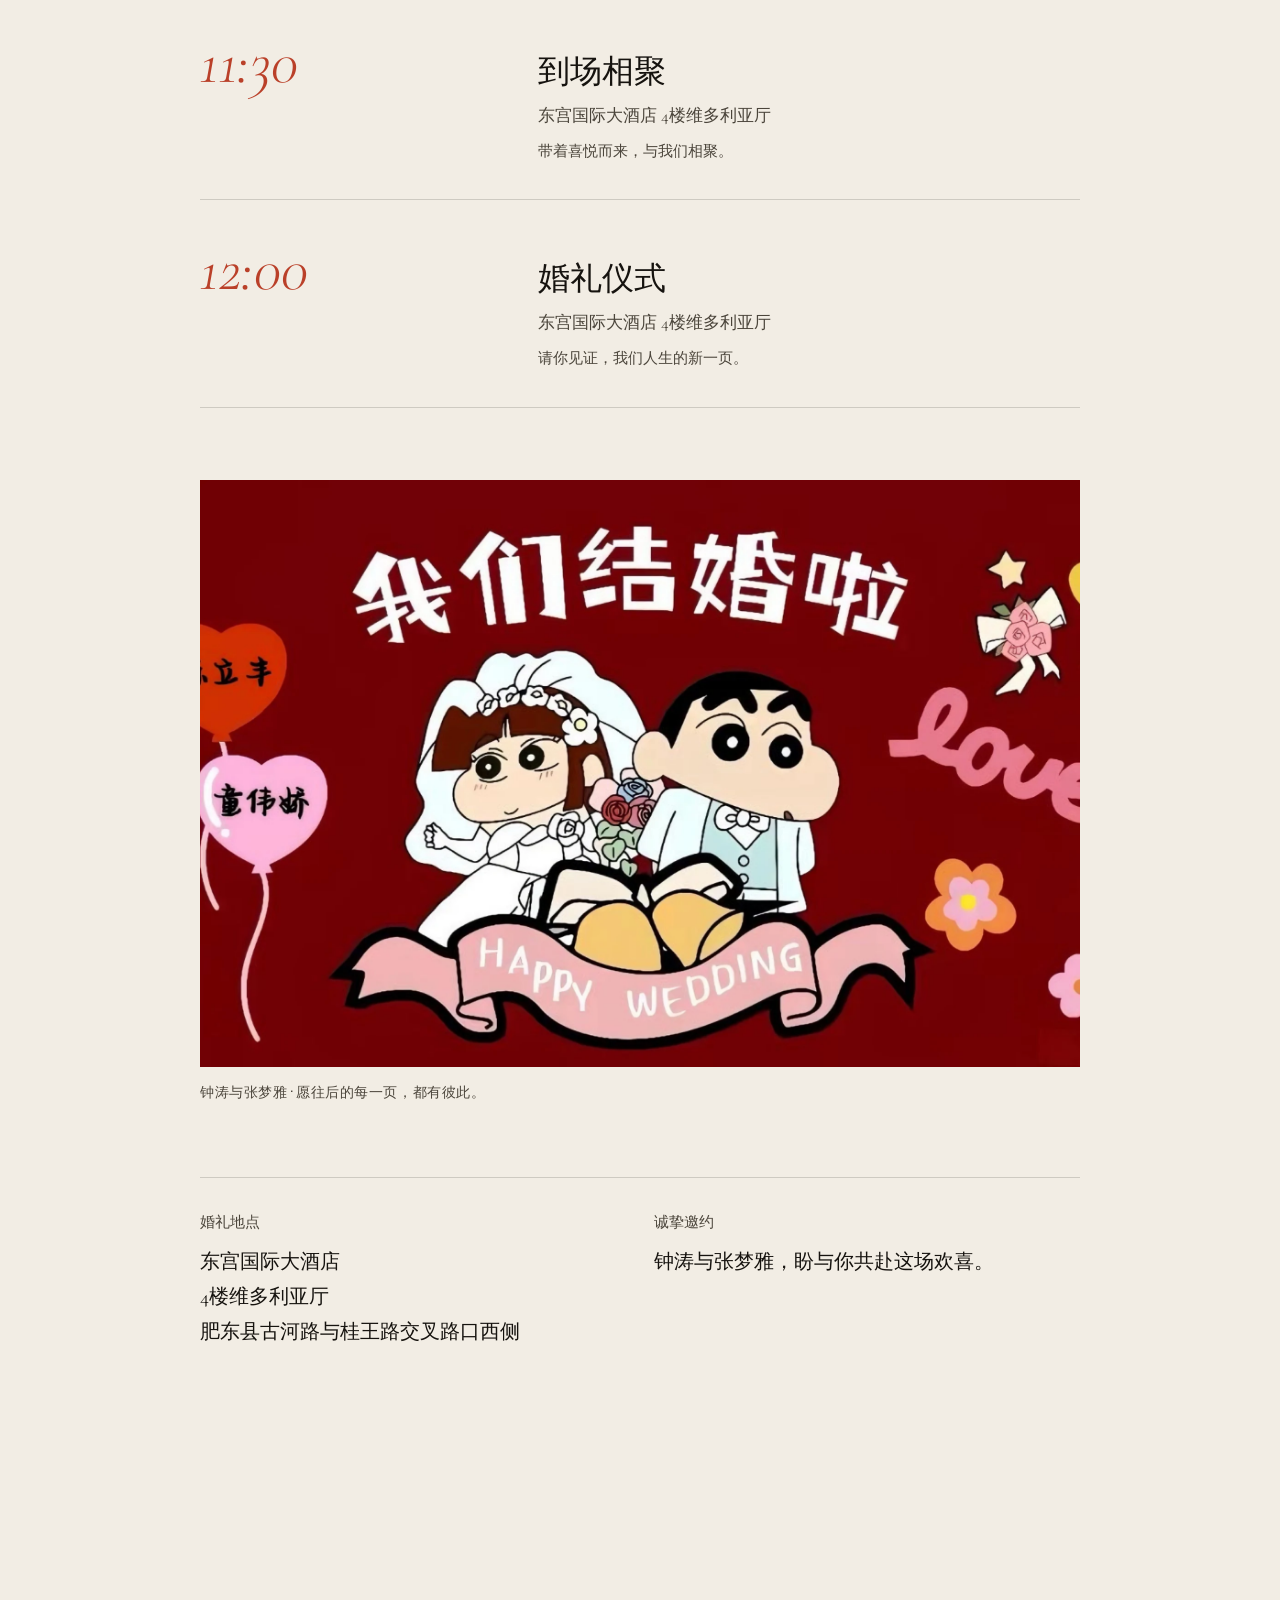
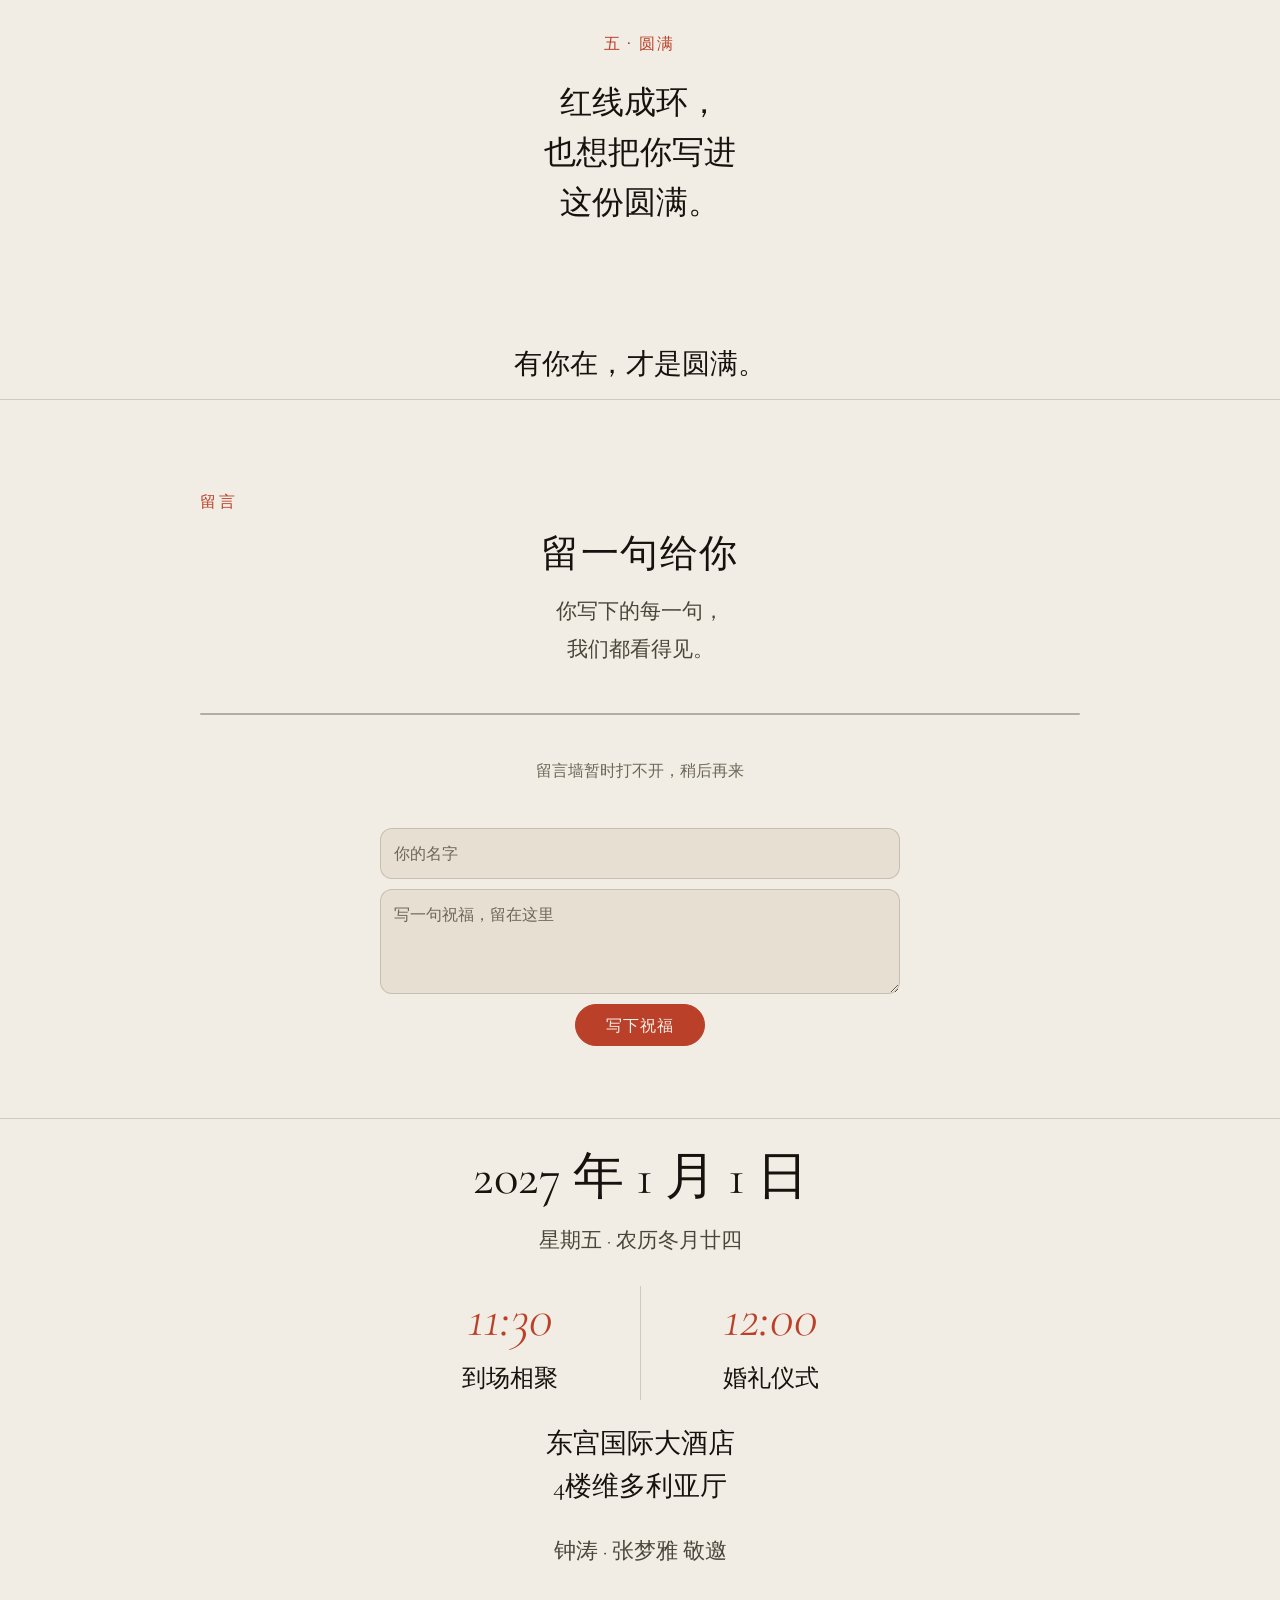
==== commit 7c1935cc: "feat(barrage): 便签拼心便签上印祝福词（优先后台弹幕语短词，循环铺满）" ====
--- a/index.html
+++ b/index.html
@@ -12,9 +12,9 @@
     <link rel="preload" href="./fonts/cormorant-var.woff2" as="font" type="font/woff2" crossorigin />
     <link rel="preload" href="./fonts/instrument-var.woff2" as="font" type="font/woff2" crossorigin />
     <title>一线 · 同心｜钟涛与张梦雅的婚礼｜2027年1月1日</title>
-    <script type="module" crossorigin src="./assets/main-GvpE1oSf.js"></script>
-    <link rel="modulepreload" crossorigin href="./assets/effects-BauzVHn4.js">
-    <link rel="stylesheet" crossorigin href="./assets/effects-B-CiVXpl.css">
+    <script type="module" crossorigin src="./assets/main-D43wTzJE.js"></script>
+    <link rel="modulepreload" crossorigin href="./assets/effects-BBeDdloI.js">
+    <link rel="stylesheet" crossorigin href="./assets/effects-CmTKzqk4.css">
     <link rel="stylesheet" crossorigin href="./assets/main-Cfg9pDoX.css">
   </head>
   <body>
--- a/assets/effects-CmTKzqk4.css
+++ b/assets/effects-CmTKzqk4.css
@@ -0,0 +1 @@
+@font-face{font-family:Cormorant;src:url(../fonts/cormorant-var.woff2)format("woff2");font-weight:300 700;font-style:normal;font-display:swap}@font-face{font-family:Cormorant;src:url(../fonts/cormorant-var-italic.woff2)format("woff2");font-weight:300 700;font-style:italic;font-display:swap}@font-face{font-family:Instrument Sans;src:url(../fonts/instrument-var.woff2)format("woff2");font-weight:400 700;font-style:normal;font-display:swap}@property --night{syntax:"<number>";inherits:true;initial-value:0}:root{--night:0;--cut:clamp(0, calc((var(--night) - .44) / .12), 1);--mix:calc(var(--cut) * 100%);--paper-day:#f2ede4;--paper-night:#14100c;--deep-day:#e7dfd1;--deep-night:#1f1a14;--ink-day:#16130f;--ink-night:#efe8d9;--ink2-day:#4b453b;--ink2-night:#b6ad9b;--ink3-day:#6d6659;--ink3-night:#968e7d;--thread-day:#ba4029;--thread-night:#f4643f;--paper:color-mix(in oklab, var(--paper-night) var(--mix), var(--paper-day));--paper-deep:color-mix(in oklab, var(--deep-night) var(--mix), var(--deep-day));--ink:color-mix(in oklab, var(--ink-night) var(--mix), var(--ink-day));--ink-2:color-mix(in oklab, var(--ink2-night) var(--mix), var(--ink2-day));--ink-3:color-mix(in oklab, var(--ink3-night) var(--mix), var(--ink3-day));--thread:color-mix(in oklab, var(--thread-night) var(--mix), var(--thread-day));--rule:color-mix(in srgb, var(--ink) 16%, transparent);--serif:"Cormorant", "Songti SC", "STSong", "Noto Serif CJK SC", serif;--sans:"Instrument Sans", "PingFang SC", "Microsoft YaHei", system-ui, sans-serif;--measure:min(880px, 88vw);--cp:0;--tp:0;--lightningcss-light:initial;--lightningcss-dark: ;color-scheme:light;-webkit-text-size-adjust:100%}*,:before,:after{box-sizing:border-box}html{scroll-behavior:auto}body{background:var(--paper);color:var(--ink);font-family:var(--serif);font-synthesis-weight:none;margin:0;font-size:17px;line-height:1.55;transition:background-color .12s linear,color .12s linear;overflow-x:clip}body:after{content:"";z-index:60;pointer-events:none;opacity:calc(.055 * (1 - var(--night)));background-image:url("data:image/svg+xml,%3Csvg xmlns='http://www.w3.org/2000/svg' width='180' height='180'%3E%3Cfilter id='n'%3E%3CfeTurbulence type='fractalNoise' baseFrequency='0.85' numOctaves='3'/%3E%3C/filter%3E%3Crect width='180' height='180' filter='url(%23n)'/%3E%3C/svg%3E");position:fixed;inset:0}body.holding{-webkit-user-select:none;user-select:none;cursor:grabbing}::selection{background:var(--thread);color:var(--paper)}:focus-visible{outline:2px solid var(--thread);outline-offset:4px;border-radius:1px}.moon{z-index:0;pointer-events:none;opacity:clamp(0, calc((var(--night) - .66) * 3), 1);position:fixed;inset:0}.moon__disc{aspect-ratio:1;width:min(15vmin,118px);transform:translate(-50%, -50%) translateY(calc((1 - var(--tp)) * 6vh));background:radial-gradient(circle,#fcf8ecf0 0%,#f8f2e2e6 58%,#ece4cd8c 82%,#ece4cd00 100%);border-radius:50%;position:absolute;top:13%;left:74%}.moon__disc:after{content:"";background:radial-gradient(circle,#f0e8d017 0%,#f0e8d00b 34%,#f0e8d000 68%);border-radius:50%;position:absolute;inset:-180%}.stage{z-index:1;pointer-events:none;position:fixed;inset:0}.pull-backdrop{z-index:1;pointer-events:none;opacity:0;position:fixed;top:0;left:0;overflow:hidden}.pull-backdrop img{filter:blur(clamp(2px,.35vw,3px));max-width:none;position:absolute}.page{z-index:2;position:relative}.page,.colophon{opacity:calc(1 - 4 * var(--cut) * (1 - var(--cut)))}.skip{z-index:80;background:var(--ink);color:var(--paper);font:500 12px/1 var(--sans);letter-spacing:.1em;text-transform:uppercase;padding:10px 16px;text-decoration:none;position:fixed;top:12px;left:12px;transform:translateY(-160%)}.skip:focus{transform:none}.chapter{padding-inline:max(20px, env(safe-area-inset-left));flex-direction:column;align-items:center;display:flex;position:relative}.hold{grid-template-columns:minmax(0,1fr);align-content:center;place-items:center;width:100%;min-height:100svh;display:grid;position:sticky;top:0}.meta{font:500 11px/1.4 var(--sans);letter-spacing:.22em;text-transform:uppercase;color:var(--ink-3);margin:0}.index{font:400 16px/1.4 var(--sans);letter-spacing:.16em;color:var(--thread);margin:0 0 .9rem}.lead{letter-spacing:-.012em;text-wrap:balance;margin:0;font-size:clamp(1.5rem,3.4vw,2.5rem);font-weight:300;line-height:1.45}.body{color:var(--ink-2);max-width:34em;font-size:clamp(1.02rem,1.5vw,1.2rem);line-height:1.9}.visually-hidden{clip-path:inset(50%);white-space:nowrap;width:1px;height:1px;margin:-1px;padding:0;position:absolute;overflow:hidden}.overture{justify-content:center;min-height:100svh;padding-block:clamp(32px,7svh,72px)}.overture__inner{text-align:center;justify-items:center;gap:clamp(24px,5svh,48px);width:min(880px,88vw);display:grid}.overture .meta{font:500 clamp(21px, 3vw, 28px)/1.6 var(--serif);letter-spacing:.07em;color:var(--ink)}.names{gap:clamp(32px,6svh,64px);width:100%;margin:0;display:grid}.names__row{justify-content:center;display:flex}.name{letter-spacing:.12em;text-indent:.12em;white-space:nowrap;font-size:clamp(50px,11.5vw,112px);font-weight:300;line-height:1.2}.overture__meta{justify-items:center;gap:1rem;display:grid}.overture__date{font:500 clamp(20px, 2.4vw, 25px)/1.6 var(--sans);color:var(--ink);gap:.5em;margin:0;display:grid}.overture__venue{font-family:var(--serif);font-size:clamp(20px,2.2vw,24px);line-height:1.6}.hint{font:400 15px/1.6 var(--sans);letter-spacing:.1em;color:var(--ink-2);margin:0}.jump{font:500 15px/1.6 var(--sans);letter-spacing:.08em;color:var(--ink-2);border-bottom:1px solid var(--rule);padding:5px 0;text-decoration:none}.jump:hover{color:var(--thread);border-color:var(--thread)}.thread{gap:36px;padding-block:clamp(60px,12svh,120px) 12svh}.thread__head{width:min(560px,86vw)}.legend{margin-top:1.4rem}.thread__story{width:min(620px,100%);padding-top:32px;position:relative}.thread__cord{pointer-events:none;width:100%;height:100%;color:var(--thread);position:absolute;inset:0}.thread__moment{justify-items:center;gap:32px;padding-bottom:clamp(144px,20svh,192px);display:grid;position:relative}.thread__moment:last-child{padding-bottom:0}.thread__photo{aspect-ratio:4/5;border:5px solid var(--paper);background:var(--paper-deep);width:min(78vw,380px);box-shadow:0 1px 0 var(--rule);margin:0;position:relative}.thread__photo img{object-fit:contain;width:100%;height:100%;display:block}.thread__pin{z-index:1;border:2px solid var(--thread);background:var(--paper);border-radius:50%;width:10px;height:10px;position:absolute;top:-9px;left:calc(50% - 5px)}.thread__aside{text-align:center;white-space:pre-line;width:80%;margin:0;font-size:19px;line-height:1.8}.pair{gap:22px;width:min(490px,80%);display:grid}.voice{margin:0;font-size:clamp(19px,2.7vw,23px);font-weight:300;line-height:1.75}.voice--a{text-align:left}.voice--b{text-align:right}.voice__who{font:500 13px/1.5 var(--sans);letter-spacing:.16em;color:var(--thread);margin-bottom:.5rem;display:block}.pull{min-height:175svh}.pull__inner{text-align:center;justify-items:center;gap:clamp(28px,4svh,48px);width:min(720px,88vw);padding-block:4svh;display:grid}.pull__photo{touch-action:pan-y pinch-zoom;-webkit-user-select:none;user-select:none;width:100%;height:clamp(240px,52svh,480px);position:relative}.pull__handle{touch-action:pan-y;cursor:grab;position:absolute;inset:0}.pull__note{font:400 clamp(14px, 1.3vw, 18px)/1.6 var(--serif);letter-spacing:.06em;color:var(--thread);white-space:nowrap;pointer-events:none;opacity:0;will-change:transform, opacity;margin:0;position:fixed;top:0;left:0}.pull__copy{width:100%;max-width:620px}.pull__copy .body{white-space:pre-line;margin:1rem auto 0}.caption{font:400 14px/1.7 var(--sans);letter-spacing:.04em;color:var(--ink-2)}.tie{min-height:235svh}.tie__inner{text-align:center;grid-template-columns:minmax(0,1fr);justify-items:center;gap:12px;width:min(760px,92vw);padding-block:clamp(20px,4svh,40px);display:grid}.tie__inner>.index{margin-bottom:0}.tie__stack{align-items:center;width:100%;min-height:112px;display:grid}.tie__stack>*{grid-area:1/1}.tie__first{opacity:clamp(0, calc(3.34 - var(--tp) * 8.34), 1);justify-items:center;gap:10px;display:grid}.tie__before{color:var(--ink-2);margin:0;font-size:clamp(17px,2.6vw,24px)}.tie__headline{text-wrap:balance;transform:scale(calc(1 + var(--tp) * .04));margin:0;font-size:clamp(34px,9vw,68px);font-weight:300;line-height:1.3}.tie__merged{white-space:pre-line;opacity:clamp(0, calc(var(--tp) * 7.15 - 3), 1);margin:0;font-size:clamp(24px,4.5vw,36px);font-weight:300;line-height:1.6}.tie__knot{width:min(96vw,1000px);height:clamp(200px,32svh,300px)}.tie__after{font:400 clamp(36px, 5vw, 44px)/1.5 var(--serif);white-space:pre-line;color:var(--ink);opacity:clamp(0, calc(var(--tp) * 7.15 - 3.9), 1);margin:0}.day{gap:clamp(40px,8svh,72px);padding-block:14svh 16svh}.day__head{width:var(--measure)}.day__head .lead{font-size:clamp(24px,3.5vw,32px)}.day__date{gap:18px;margin:32px 0 0;display:grid}.day__date time{gap:6px;display:grid}.day__year{font-size:clamp(26px,4vw,36px);line-height:1.3}.day__monthday{color:var(--thread);font-size:clamp(54px,13vw,88px);line-height:1.15}.day__calendar{color:var(--ink-2);font-size:clamp(18px,2.5vw,22px)}.schedule{width:var(--measure);margin:0;padding:0;list-style:none;display:grid}.row{border-top:1px solid var(--rule);grid-template-columns:minmax(100px,.55fr) 1fr;align-items:baseline;column-gap:clamp(16px,4vw,40px);padding:clamp(26px,4svh,42px) 0;display:grid}.row:last-child{border-bottom:1px solid var(--rule)}.row[data-active="1"]{border-top-color:#0000}.row__time{font-variant-numeric:lining-nums;letter-spacing:.01em;color:var(--thread);white-space:nowrap;font:italic 500 clamp(38px,7vw,62px)/1.1 Cormorant,Georgia,serif}.row__name{font-size:clamp(23px,3.8vw,32px);font-weight:300;line-height:1.45;display:block}.row__where{color:var(--ink-2);margin-top:.4em;font-size:17px;display:block}.row__note{font:400 15px/1.7 var(--sans);color:var(--ink-2);margin-top:.6em;display:block}.plate{width:var(--measure);gap:.9rem;margin:0;display:grid}.plate__frame{background:var(--paper-deep);aspect-ratio:1920/1281;position:relative;overflow:hidden}.plate__frame img{object-fit:cover;width:100%;height:100%;display:block}.facts{width:var(--measure);border-top:1px solid var(--rule);grid-template-columns:repeat(auto-fit,minmax(230px,1fr));gap:28px;margin:0;padding-top:2rem;display:grid}.fact dt{font:500 15px/1.6 var(--sans);color:var(--ink-2);margin-bottom:.7rem}.fact dd{margin:0;font-size:20px;line-height:1.75}.ring{padding-block:clamp(80px,14svh,140px) 12px}.ring__inner{text-align:center;justify-items:center;width:100%;display:grid}.ring__message{width:min(58vw,260px);padding-block:12px}.ring__message .index{margin-bottom:24px}.ring__lead{white-space:pre-line;margin:0;font-size:clamp(24px,4vw,32px);font-weight:300;line-height:1.55}.ring__closing{margin:clamp(72px,12svh,104px) 0 0;font-size:clamp(20px,3vw,28px)}.colophon{z-index:2;padding:20px 20px max(88px, calc(64px + env(safe-area-inset-bottom)));text-align:center;border-top:1px solid var(--rule);position:relative}.colophon p{margin:0;font-size:19px;line-height:1.8}.colophon .colophon__date{font:400 clamp(28px, 6.5vw, 38px)/1.5 var(--serif)}.colophon .colophon__calendar{color:var(--ink-2);margin-top:6px;font-size:16px}.colophon__schedule{grid-template-columns:repeat(2,minmax(0,1fr));width:min(360px,100%);margin:26px auto 22px;display:grid}.colophon__schedule p+p{border-left:1px solid var(--rule)}.colophon__schedule time{color:var(--thread);font:italic 500 38px/1.2 Cormorant,Georgia,serif;display:block}.colophon__schedule span{margin-top:6px;font-size:18px;display:block}.colophon .colophon__venue{font-size:20px;line-height:1.6}.colophon .colophon__signature{color:var(--ink-2);margin-top:24px;font-size:17px}@media (width>=800px){.colophon .colophon__date{font-size:clamp(42px,4vw,56px)}.colophon .colophon__calendar{font-size:21px}.colophon__schedule{width:min(520px,100%)}.colophon__schedule time{font-size:54px}.colophon__schedule span{font-size:24px}.colophon .colophon__venue{font-size:27px}.colophon .colophon__signature{font-size:22px}}@media (width<=640px) and (orientation:portrait){.pull__photo{aspect-ratio:4/5;height:auto}}@media (pointer:coarse){.pull__handle{height:var(--pull-touch-height,calc(10svh + 12px));top:30%;bottom:auto;transform:translateY(-50%)}}@media (width<=799px),(pointer:coarse){.colophon{padding-bottom:max(58.667px, calc(38px + env(safe-area-inset-bottom)))}}@media (height<=680px){.overture{padding-block:24px}.overture__inner{gap:20px}.names{gap:28px}.name{font-size:clamp(46px,9vw,70px)}.overture__meta{gap:10px}.overture__date,.overture__venue{font-size:18px}.pull__inner{gap:20px;padding-block:20px}.pull__copy .body{font-size:17px;line-height:1.7}.tie__inner{gap:8px;padding-block:16px}.tie__stack{min-height:100px}}@media (orientation:landscape) and (height<=500px){.hold{position:relative}.pull,.tie{min-height:0}.pull__photo{width:min(100%,97.5svh);height:65svh}}@media (prefers-reduced-motion:reduce){html{scroll-behavior:auto}*,:before,:after{transition-duration:.001ms!important;animation-duration:.001ms!important;animation-iteration-count:1!important}.tie__first{display:none}.tie__merged,.tie__after{opacity:1}}.guestbook{z-index:2;border-top:1px solid var(--rule);background:var(--paper);padding:clamp(64px,10svh,110px) 20px clamp(48px,8svh,80px);position:relative}.guestbook__inner{width:var(--measure);margin:0 auto}.guestbook__title{font:300 clamp(26px, 5vw, 38px)/1.5 var(--serif);text-align:center;letter-spacing:.04em;margin:0}.guestbook__lead{text-align:center;white-space:pre-line;color:var(--ink-2);margin:10px 0 0;font-size:18px;line-height:1.8}.guestbook__list{background:var(--rule);border:1px solid var(--rule);border-radius:14px;gap:1px;margin:clamp(28px,5svh,44px) 0 0;padding:0;list-style:none;display:grid;overflow:hidden}.guestbook__item{background:var(--paper);padding:14px 16px}.guestbook__item-text{white-space:pre-wrap;overflow-wrap:anywhere;margin:0;font-size:17px;line-height:1.75}.guestbook__item-meta{color:var(--ink-3);align-items:baseline;gap:10px;margin:8px 0 0;font-size:13px;display:flex}.guestbook__pin{letter-spacing:.08em;color:var(--thread);border:1px solid var(--thread);border-radius:999px;padding:0 6px;font-size:11px}.guestbook__time{margin-left:auto}.guestbook__note{text-align:center;color:var(--ink-3);margin:clamp(28px,5svh,44px) 0 0;font-size:16px}.guestbook__form{margin:clamp(28px,5svh,44px) 0 0;gap:10px;max-width:520px;margin-inline:auto;display:grid}.guestbook__input,.guestbook__textarea{width:100%;font:400 16px/1.7 var(--sans);color:var(--ink);background:var(--paper-deep);border:1px solid var(--rule);appearance:none;border-radius:12px;padding:11px 13px;transition:border-color .16s}.guestbook__textarea{resize:vertical;min-height:92px}.guestbook__input::placeholder,.guestbook__textarea::placeholder{color:var(--ink-3)}.guestbook__input:focus,.guestbook__textarea:focus{border-color:var(--thread);outline:none}.guestbook__submit{font:500 16px/1 var(--sans);letter-spacing:.06em;color:#f7f2e9;background:var(--thread);border:1px solid var(--thread);cursor:pointer;border-radius:999px;justify-self:center;padding:12px 30px;transition:opacity .16s}.guestbook__submit:disabled{opacity:.55;cursor:default}.guestbook__status{text-align:center;color:var(--ink-3);margin:0;font-size:14px}@media (width>=800px){.guestbook__item-text{font-size:19px}.guestbook__lead{font-size:21px}}.bd{z-index:90;transition:opacity .7s;position:fixed;inset:0;overflow:hidden}.bd.is-out{opacity:0}.bd__veil{background:radial-gradient(120% 90% at 50% 45%,#3a26228c,#1a1412c7);animation:.52s both bd-veil-in;position:absolute;inset:0}.bd__veil--deep{background:radial-gradient(120% 90% at 50% 45%,#281816bd,#0e0b0aeb)}@keyframes bd-veil-in{0%{opacity:0}to{opacity:1}}.bd__hint{text-align:center;letter-spacing:.18em;color:#fff0e699;margin:0;font-size:13px;animation:.7s .6s both bd-veil-in;position:absolute;bottom:6vh;left:0;right:0}.bd__notes{pointer-events:none;position:absolute;inset:0}.bd__note{width:var(--nw);height:calc(var(--nw) * .62);margin:calc(var(--nw) * -.31) 0 0 calc(var(--nw) * -.5);will-change:transform, opacity;font-family:var(--serif);font-size:calc(var(--nw) * .3);letter-spacing:.05em;color:#3a3229b8;border-radius:2px;justify-content:center;align-items:center;line-height:1;animation:1s cubic-bezier(.2,.85,.3,1) both bd-note-in;display:flex;position:absolute;overflow:hidden;box-shadow:0 1px 4px #0000003d}@keyframes bd-note-in{0%{opacity:0;transform:translate(var(--fx), var(--fy)) rotate(var(--r0)) scale(.7)}60%{opacity:1}to{opacity:1;transform:translate(0, 0) rotate(var(--r1)) scale(1)}}.bd.is-out .bd__note{animation:1.3s both bd-note-out}@keyframes bd-note-out{to{opacity:0;transform:translate(0, -110px) rotate(calc(var(--r1) + 26deg)) scale(.92)}}.bd__card{text-align:center;background:#fffcf5f5;border-radius:3px;padding:13px 16px 12px;animation:.9s cubic-bezier(.2,.9,.3,1) both bd-card-in;position:absolute;top:50%;left:50%;transform:translate(-50%,-50%);box-shadow:0 10px 30px #00000052}@keyframes bd-card-in{0%{opacity:0;transform:translate(-50%,-46%)scale(.9)}to{opacity:1;transform:translate(-50%,-50%)scale(1)}}.bd__card-text{font-family:var(--serif);letter-spacing:.03em;color:#3a3229;margin:0;font-size:16px;line-height:1.55}.bd__card-by{letter-spacing:.14em;color:#8d8377;margin:7px 0 0;font-size:11px}.bd__canvas{width:100%;height:100%;position:absolute;inset:0}.bd__core{text-align:center;position:absolute;top:50%;left:50%;transform:translate(-50%,-50%)}.bd__core-text{font-family:var(--serif);letter-spacing:.04em;color:#ffe9d8;margin:0;font-size:clamp(18px,5vw,27px);line-height:1.5}.bd__core-by{letter-spacing:.16em;color:#ffe2ced9;margin:7px 0 0;font-size:12px;font-style:normal}.bd__core--glow{text-shadow:0 0 18px #ff9c788c,0 0 46px #ff786e4d}.bd__core--plate{color:#2f2a23;text-shadow:none}.bd__core--plate .bd__core-by{color:#8d8377}.bd__core--deep{text-shadow:0 0 20px #000000b3}.bd__caps{pointer-events:none;position:absolute;inset:0}.bd__cap{color:#6a503c;letter-spacing:.08em;white-space:nowrap;will-change:transform, opacity;background:#fff0e0e6;border-radius:999px;padding:4px 11px;font-size:clamp(10px,2.5vw,14px);animation:.9s cubic-bezier(.22,.9,.3,1) both bd-cap-in;position:absolute;transform:translate(-50%,-50%);box-shadow:0 2px 10px #0003}@keyframes bd-cap-in{0%{opacity:0;transform:translate(calc(-50% + var(--fx)), calc(-50% + var(--fy))) rotate(calc(var(--r1) * 3)) scale(.8)}to{opacity:1;transform:translate(-50%, -50%) rotate(var(--r1)) scale(1)}}.bd.is-out .bd__cap{animation:1s both bd-cap-out}@keyframes bd-cap-out{0%{opacity:1}to{opacity:0;transform:translate(calc(-50% + var(--fx) * .2), calc(-50% - 140px)) rotate(var(--r1)) scale(.85)}}.bd__core--plate{background:#fffaf2f2;border-radius:4px;padding:12px 15px;box-shadow:0 10px 30px #0000004d}.bd__ring{pointer-events:none;position:absolute;inset:0}.bd__ring-word,.bd__ring-mine{text-align:center;max-width:17vw;line-height:1.2;font-size:var(--fs);letter-spacing:.06em;color:#fff8f0e6;white-space:pre-wrap;word-break:break-word;text-shadow:0 1px 12px #00000073;will-change:transform, opacity;animation:.9s cubic-bezier(.22,.9,.3,1) both bd-ring-in;position:absolute;transform:translate(-50%,-50%)}@keyframes bd-ring-in{0%{opacity:0;transform:translate(calc(-50% + var(--fx,0px)), calc(-50% + var(--fy,0px))) scale(.86)}to{opacity:1;transform:translate(-50%,-50%)scale(1)}}.bd__ring-mine{z-index:2;max-width:40vw;font-size:var(--cfs)}.bd__ring-mine b{letter-spacing:.04em;color:#ffe9d8;text-shadow:0 0 18px #ff9c788c;font-weight:500;display:block}.bd__ring-mine i{letter-spacing:.14em;color:#ffe2ced9;margin-top:6px;font-size:13px;font-style:normal;display:block}.bd__burst{pointer-events:none;position:absolute;inset:0}.bd__burst-word{text-align:center;letter-spacing:.06em;color:#fff3e8f0;text-shadow:0 1px 14px #00000080;will-change:transform, opacity;max-width:20vw;font-size:clamp(12px,3.2vw,17px);animation:4.2s cubic-bezier(.16,.68,.3,1) both bd-burst;position:absolute;transform:translate(-50%,-50%)}@keyframes bd-burst{0%{opacity:0;transform:translate(calc(-50% + var(--fx,0px)), calc(-50% + var(--fy,0px))) scale(.8)}20%{opacity:1}42%{opacity:1;transform:translate(-50%,-50%)scale(1)}to{opacity:0;transform:translate(calc(-50% + var(--bx)), calc(-50% + var(--by))) rotate(var(--br)) scale(.6)}}.bd__core--deep .bd__core-text{font-size:clamp(16px,4.2vw,24px)}.bd__rain{position:absolute;inset:0;overflow:hidden}.bd__drop{opacity:0;text-shadow:0 0 12px #00000059;will-change:transform, opacity;line-height:1;animation-name:bd-drop-fall;animation-timing-function:linear;animation-iteration-count:1;animation-fill-mode:both;position:absolute;top:-12vh}@keyframes bd-drop-fall{0%{opacity:0;transform:translate(0)rotate(0)}12%{opacity:.95}85%{opacity:.9}to{opacity:0;transform:translate(var(--dx), 118vh) rotate(var(--rs))}}.bd__rain .bd__core{z-index:2}@media (prefers-reduced-motion:reduce){.bd__note,.bd__cap,.bd__ring-word,.bd__burst-word{animation-duration:1ms}.bd__ring-mine{animation:none}.bd__drop{display:none}}
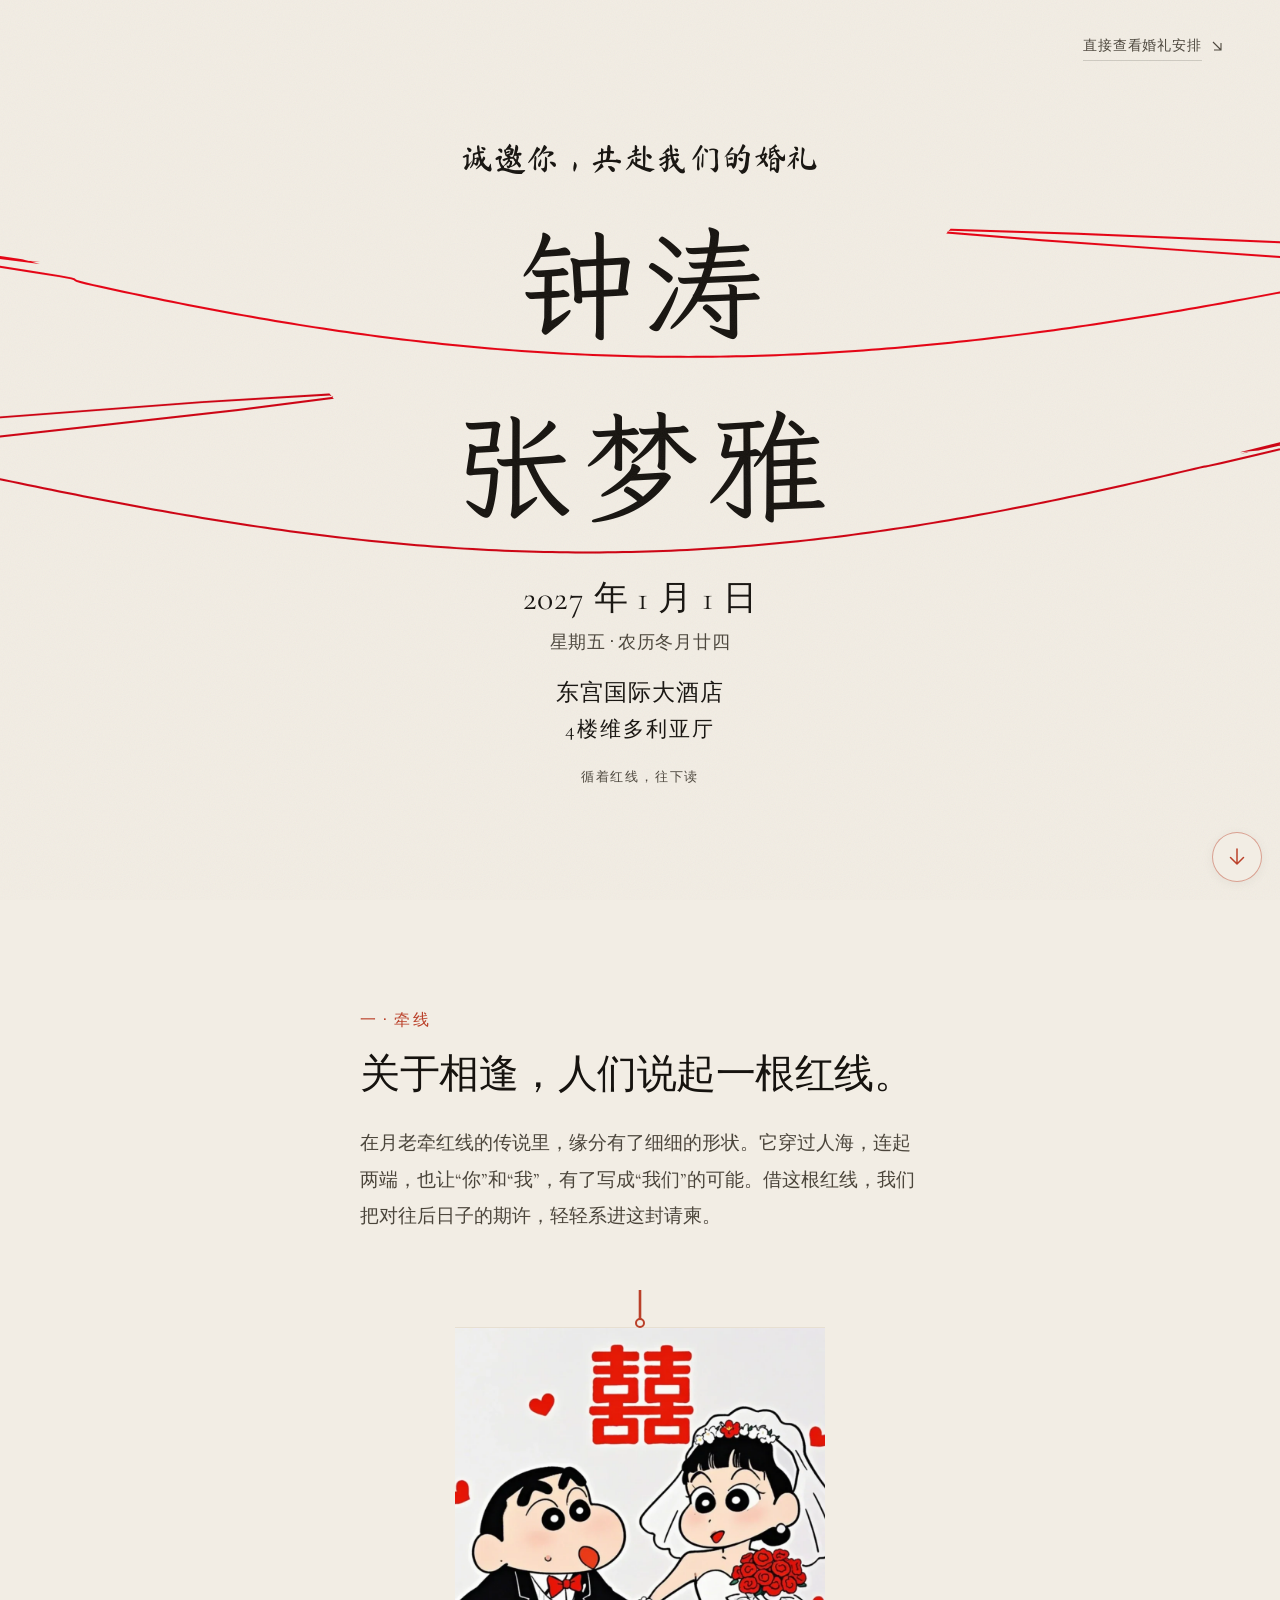
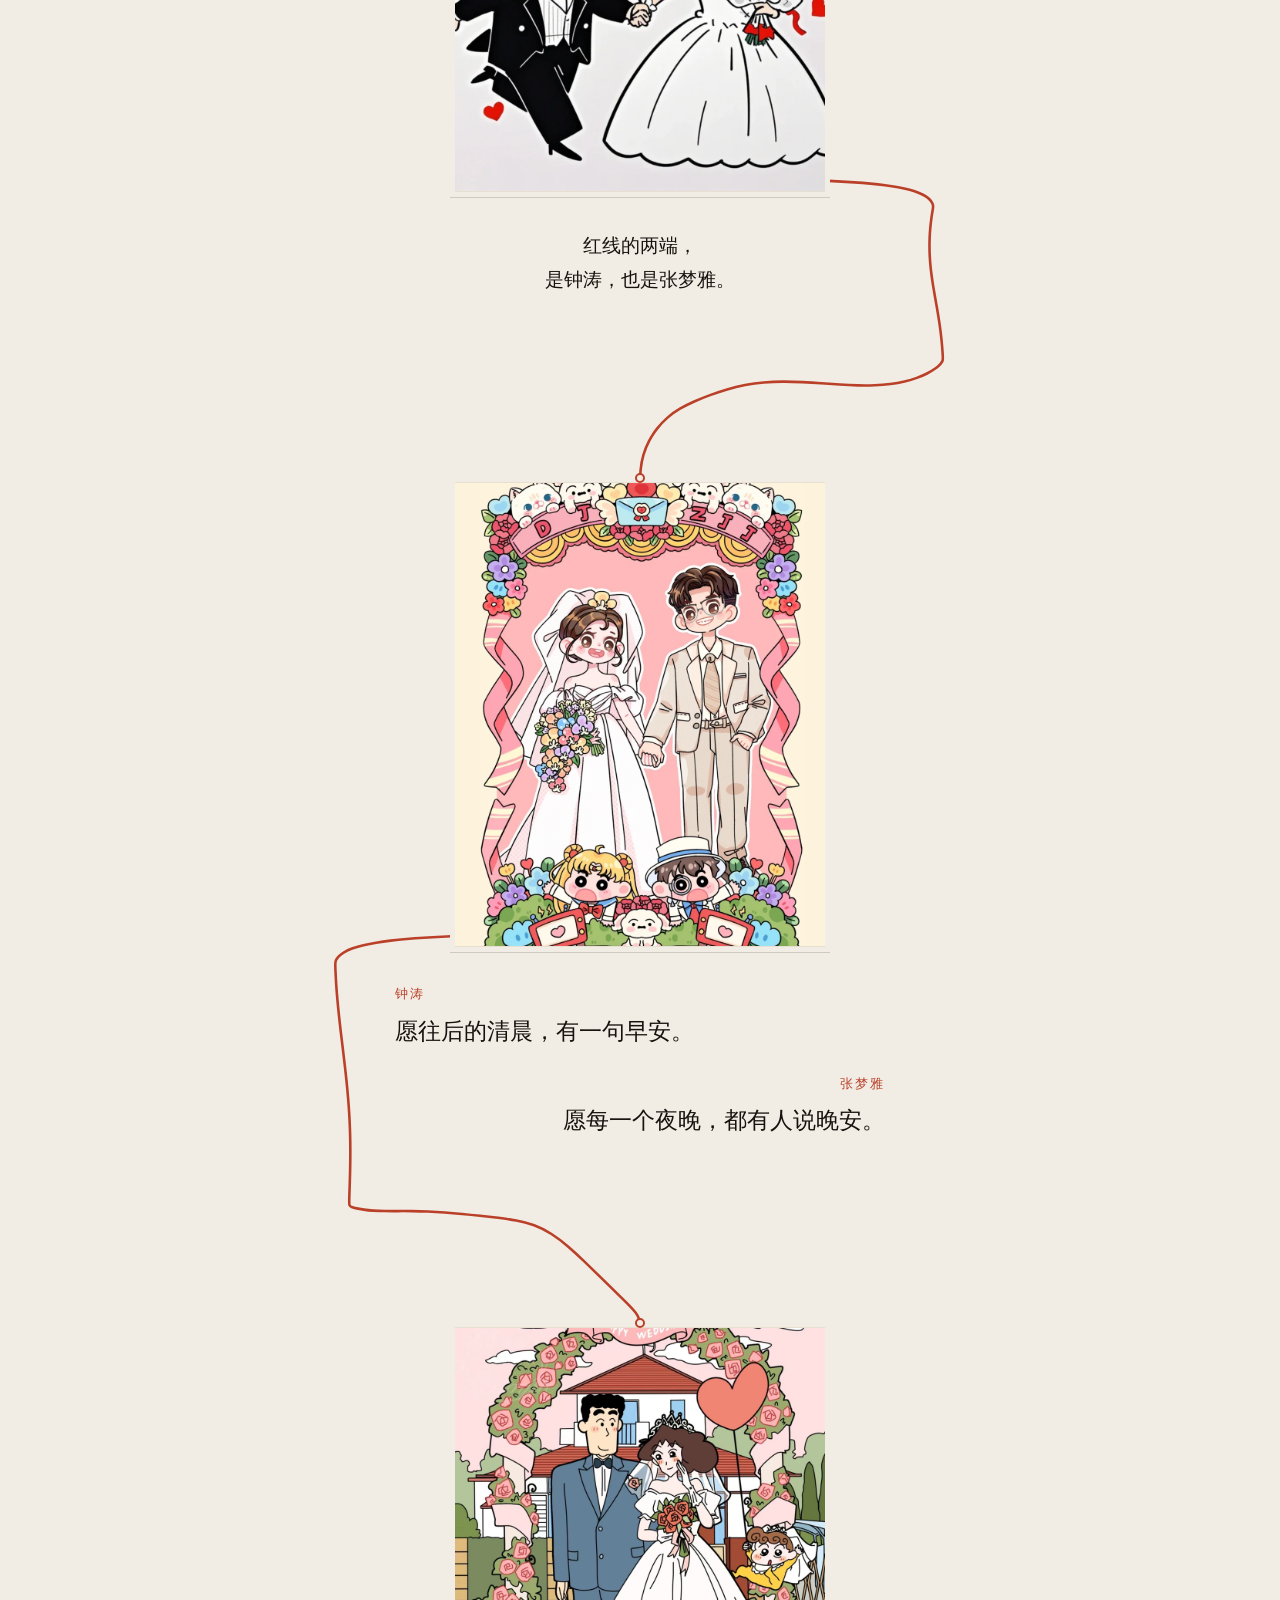
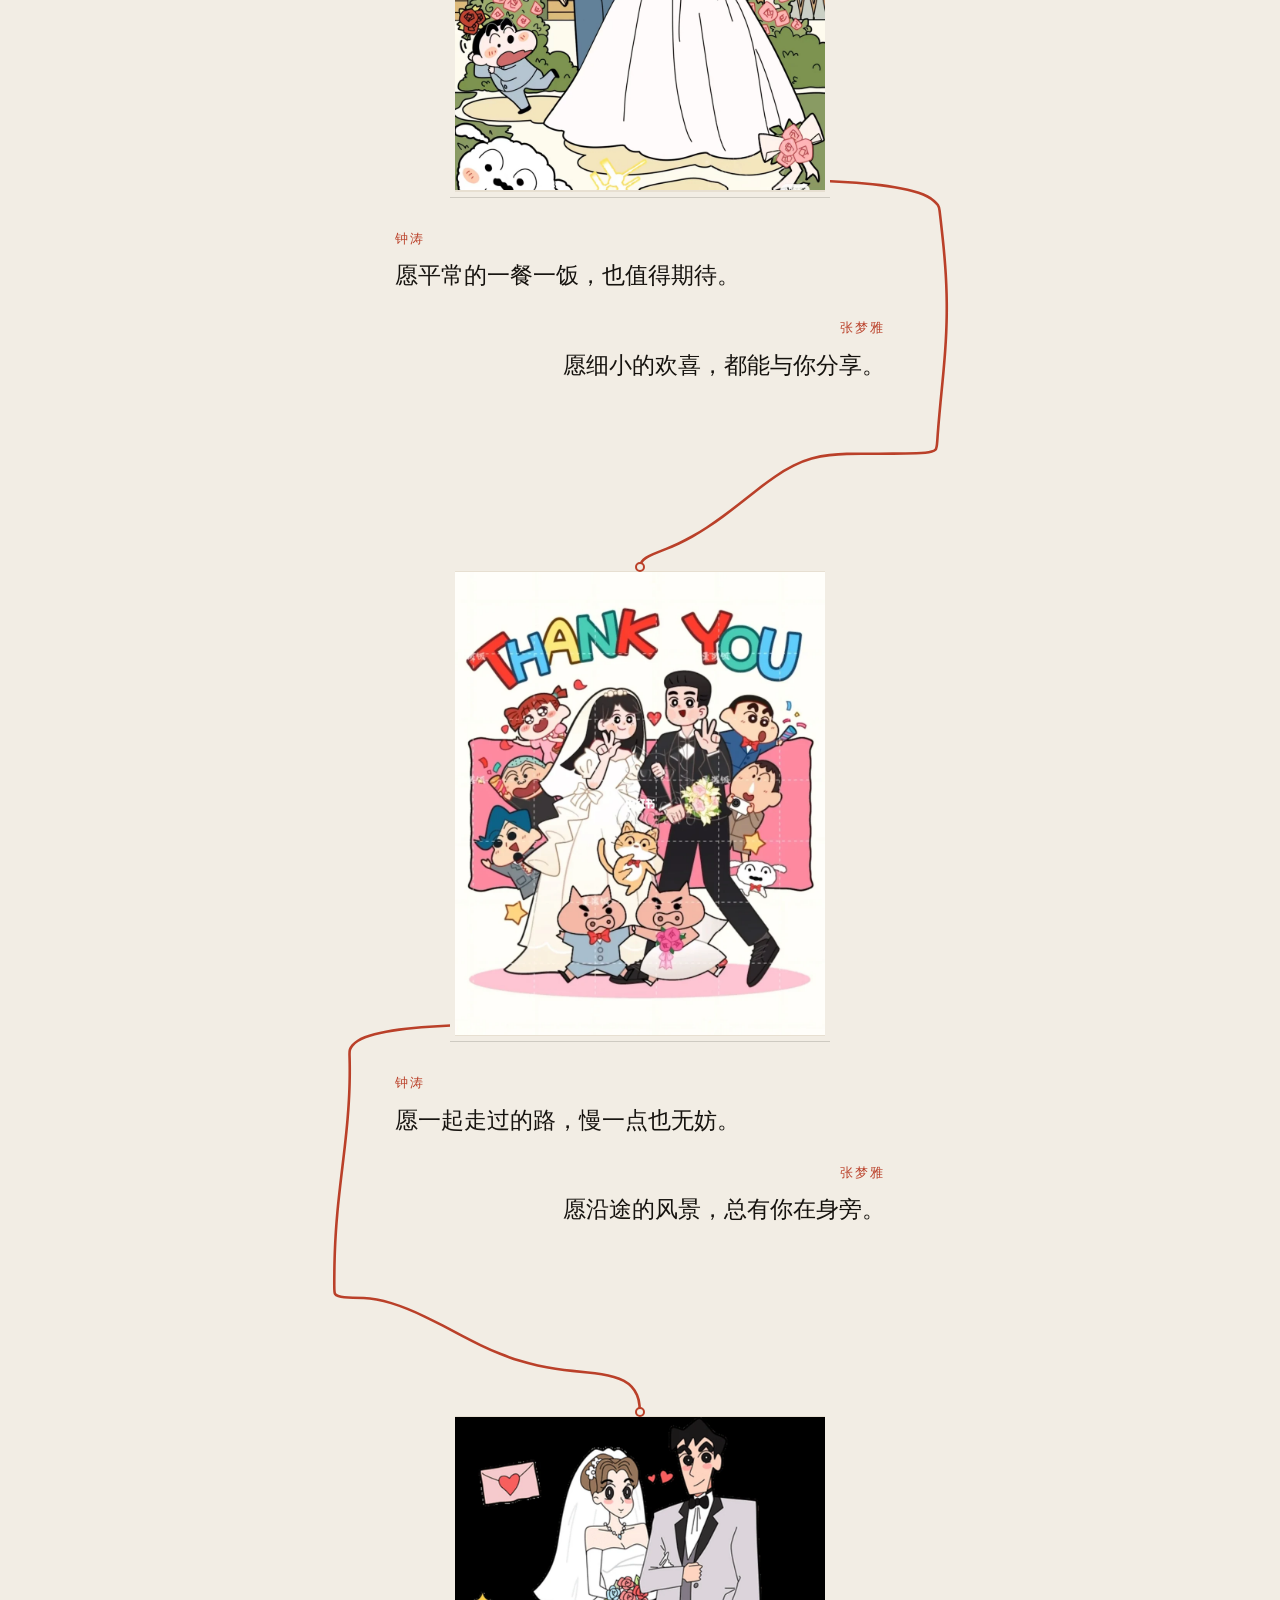
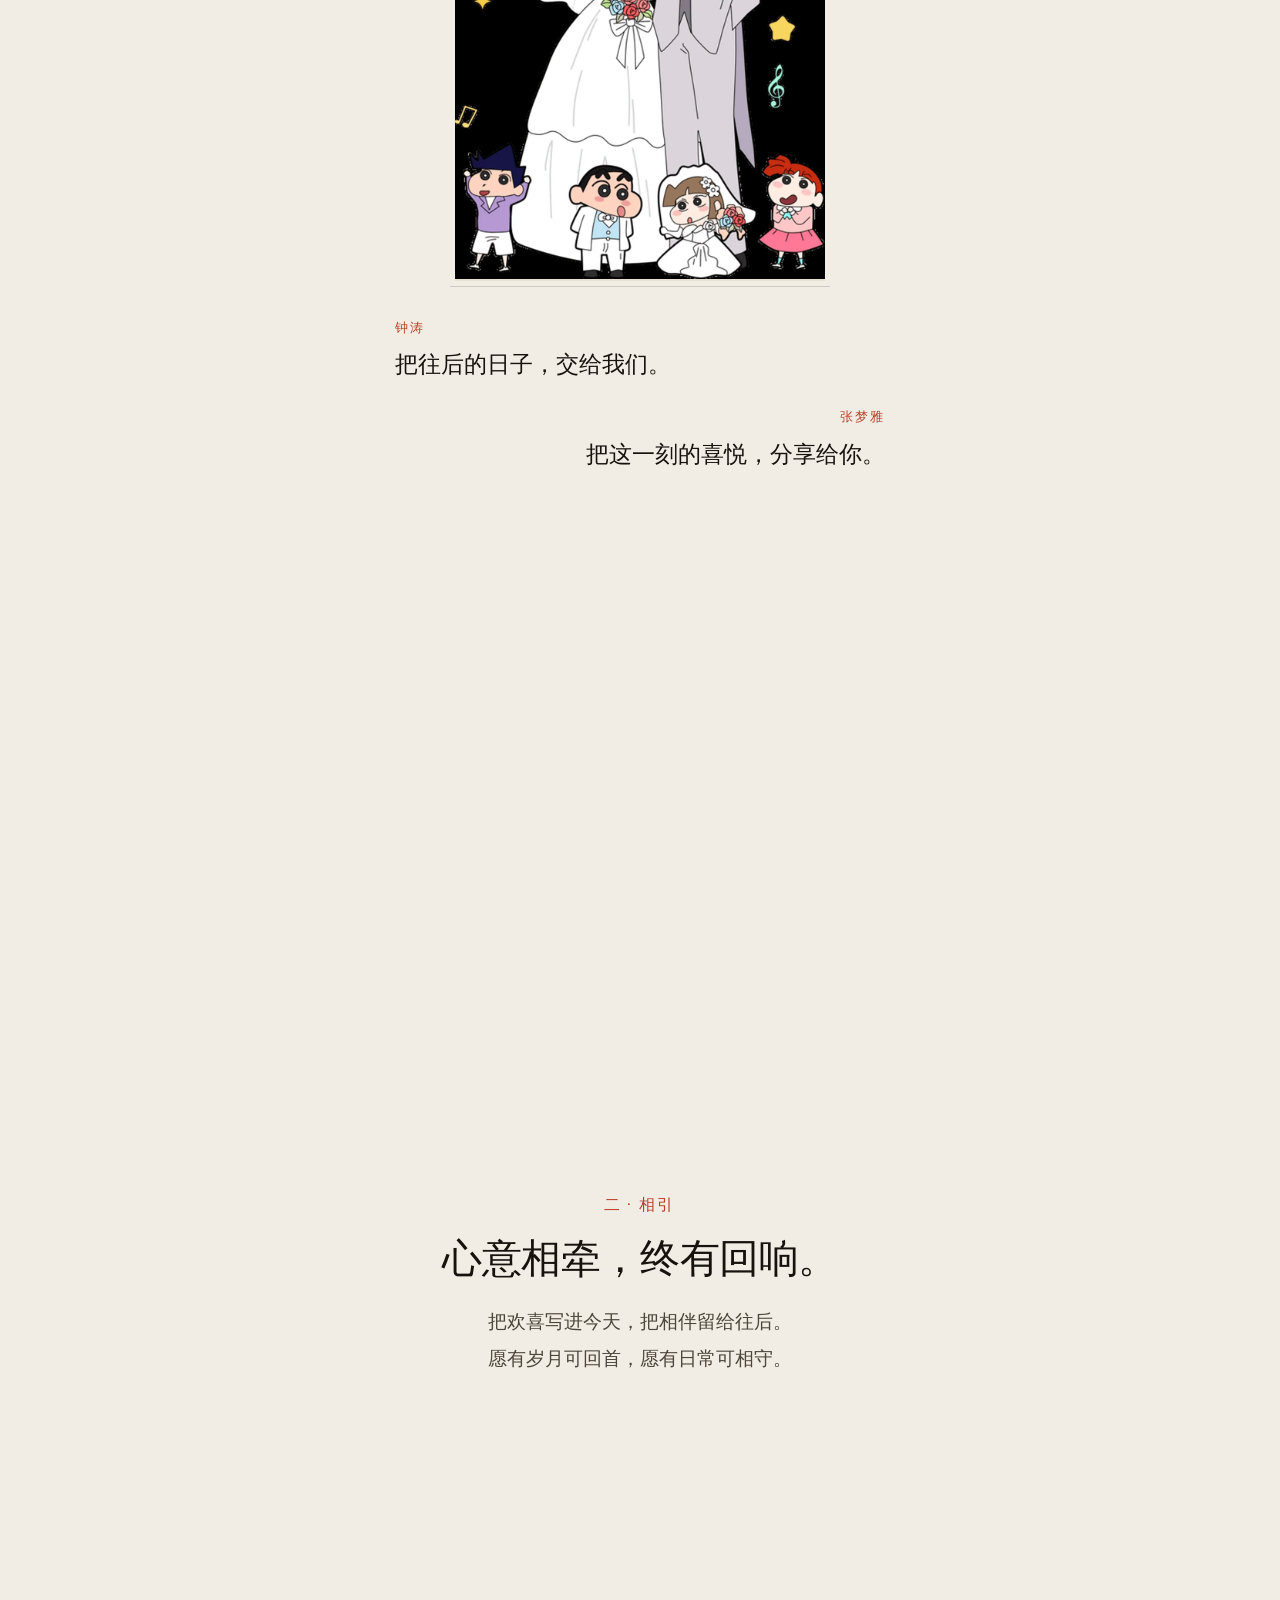
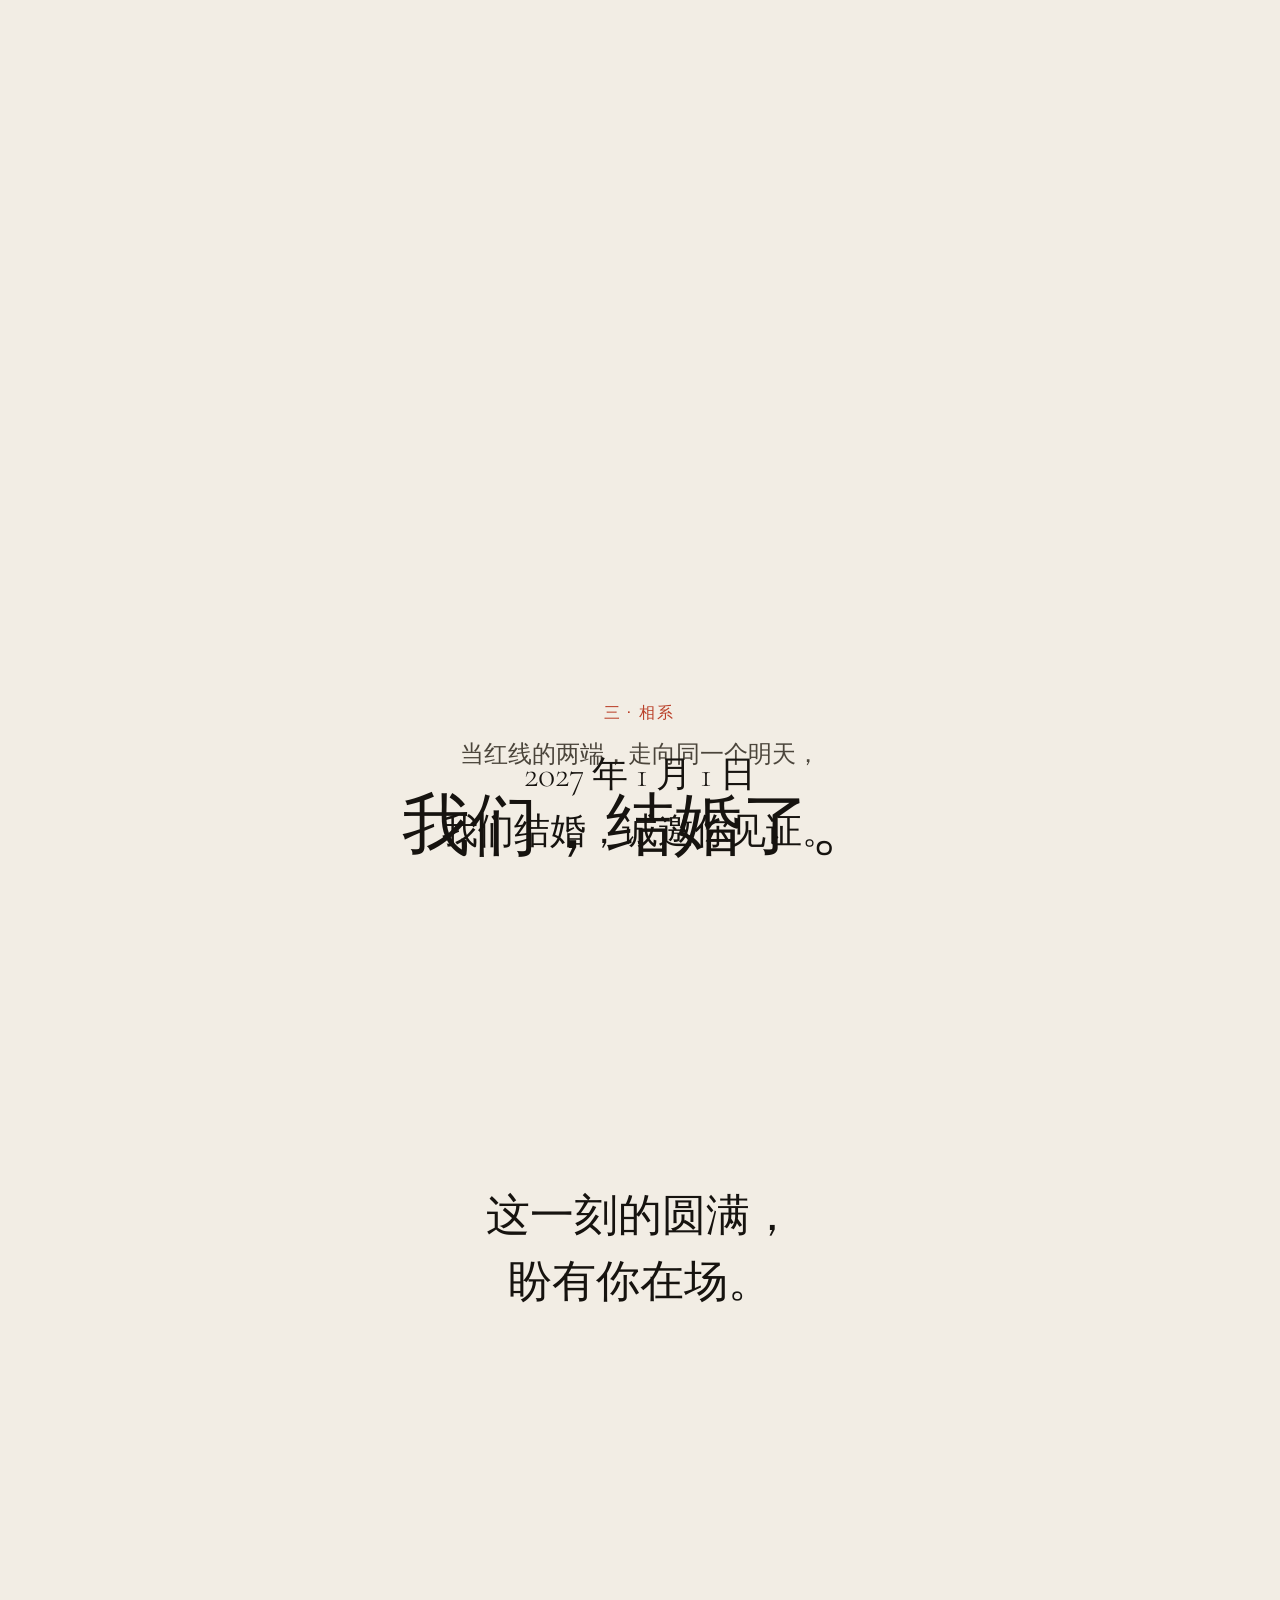
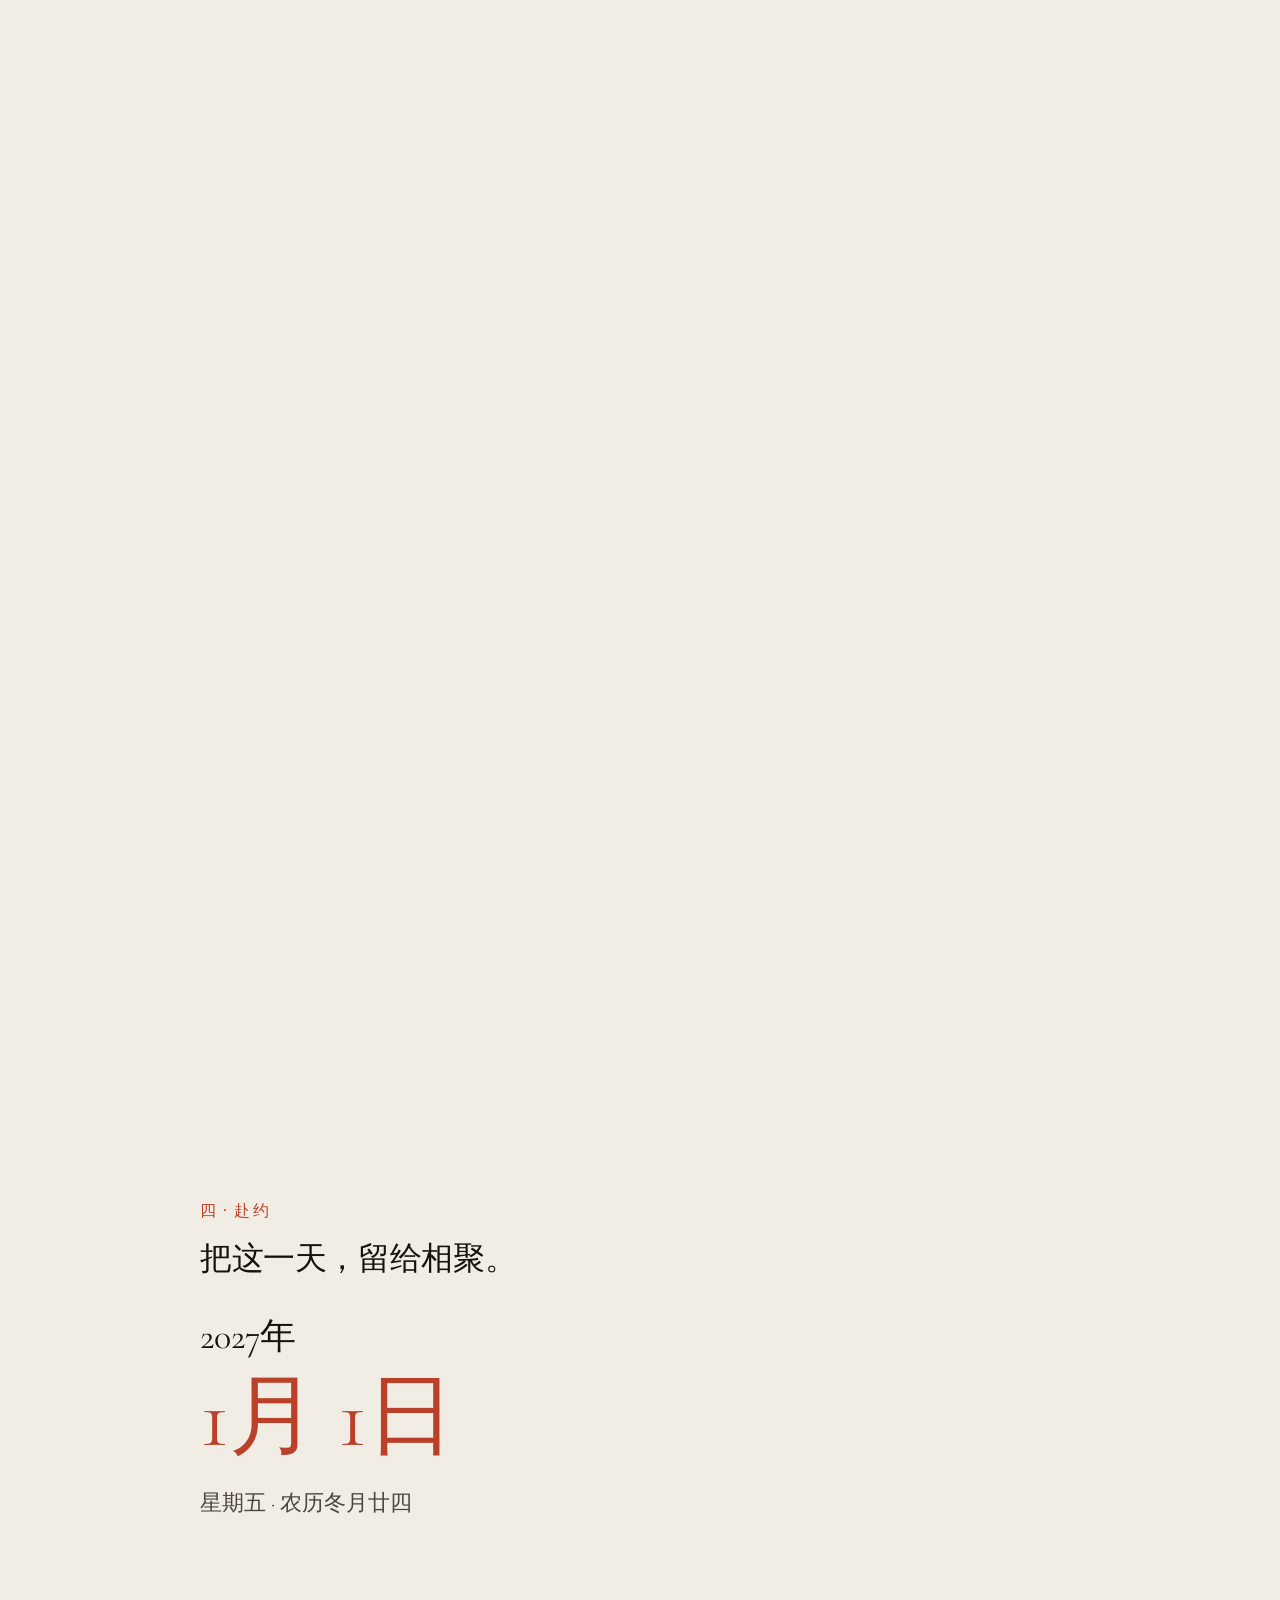
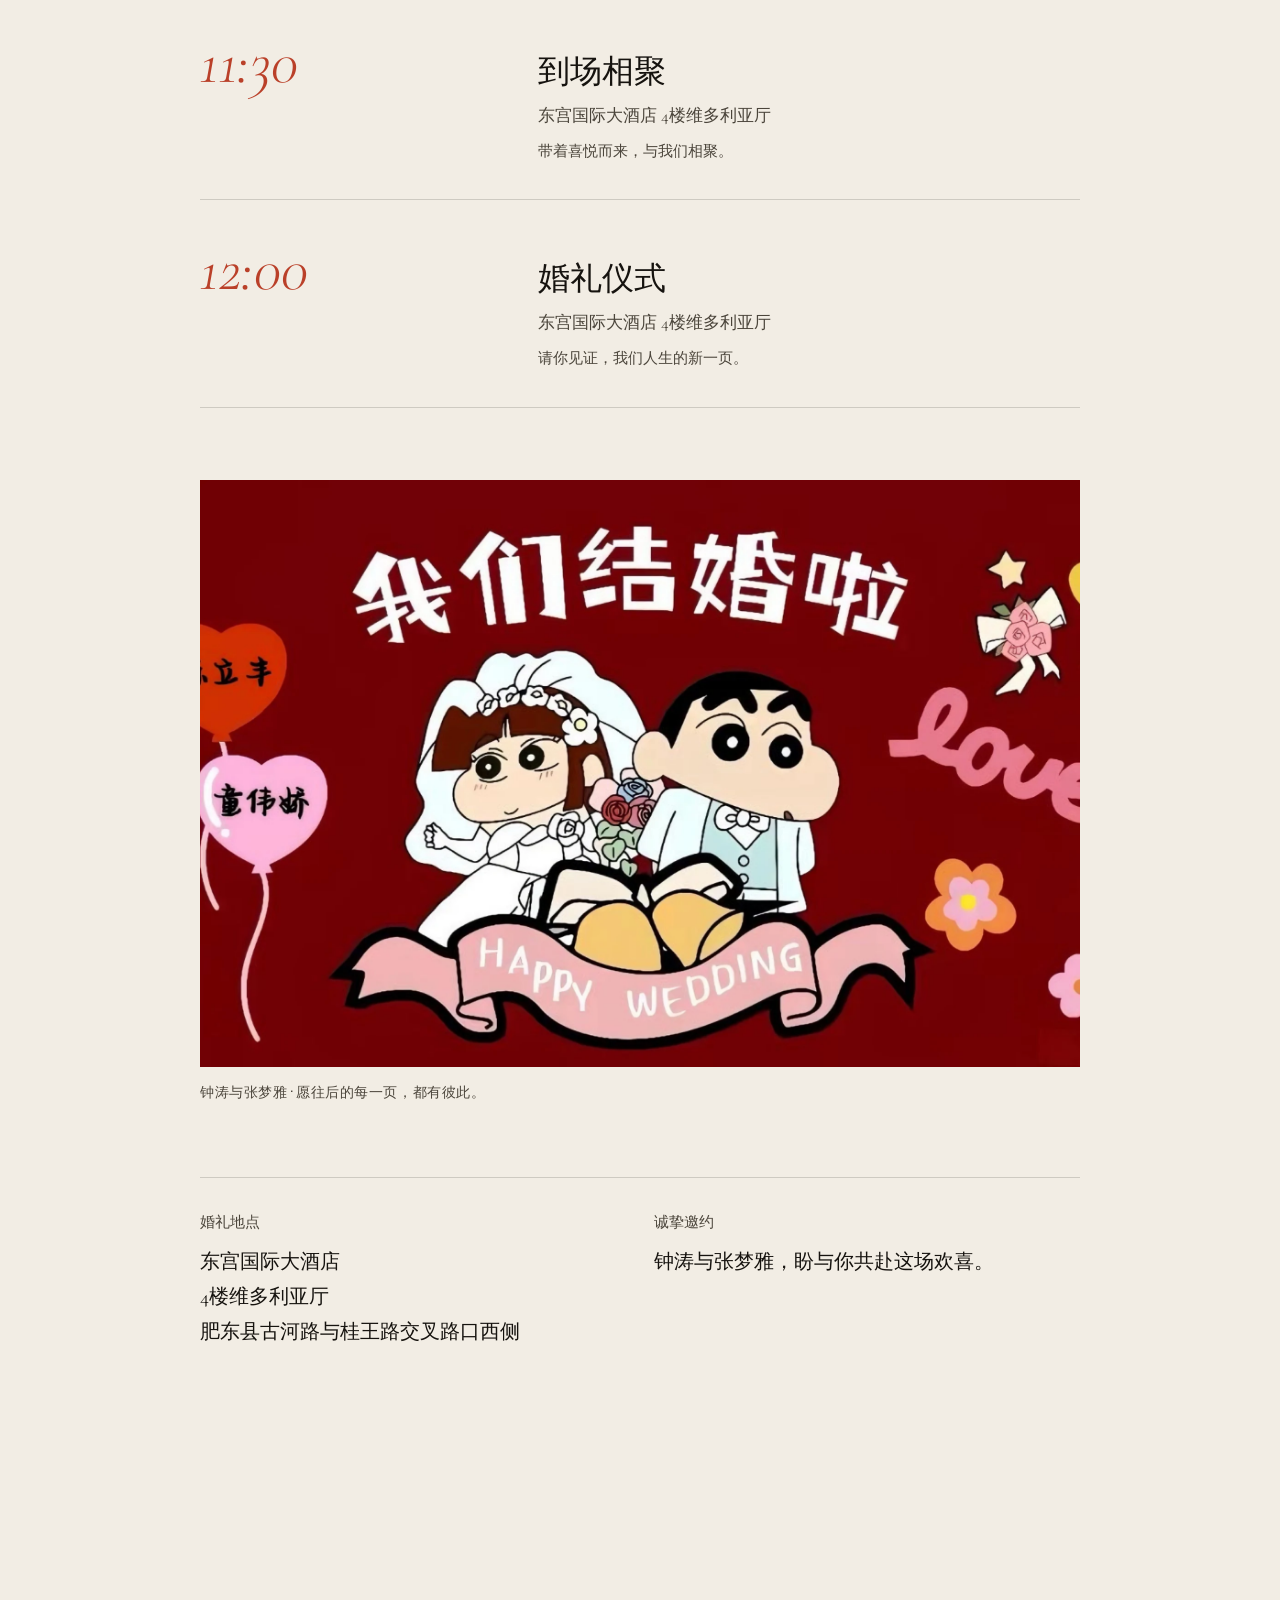
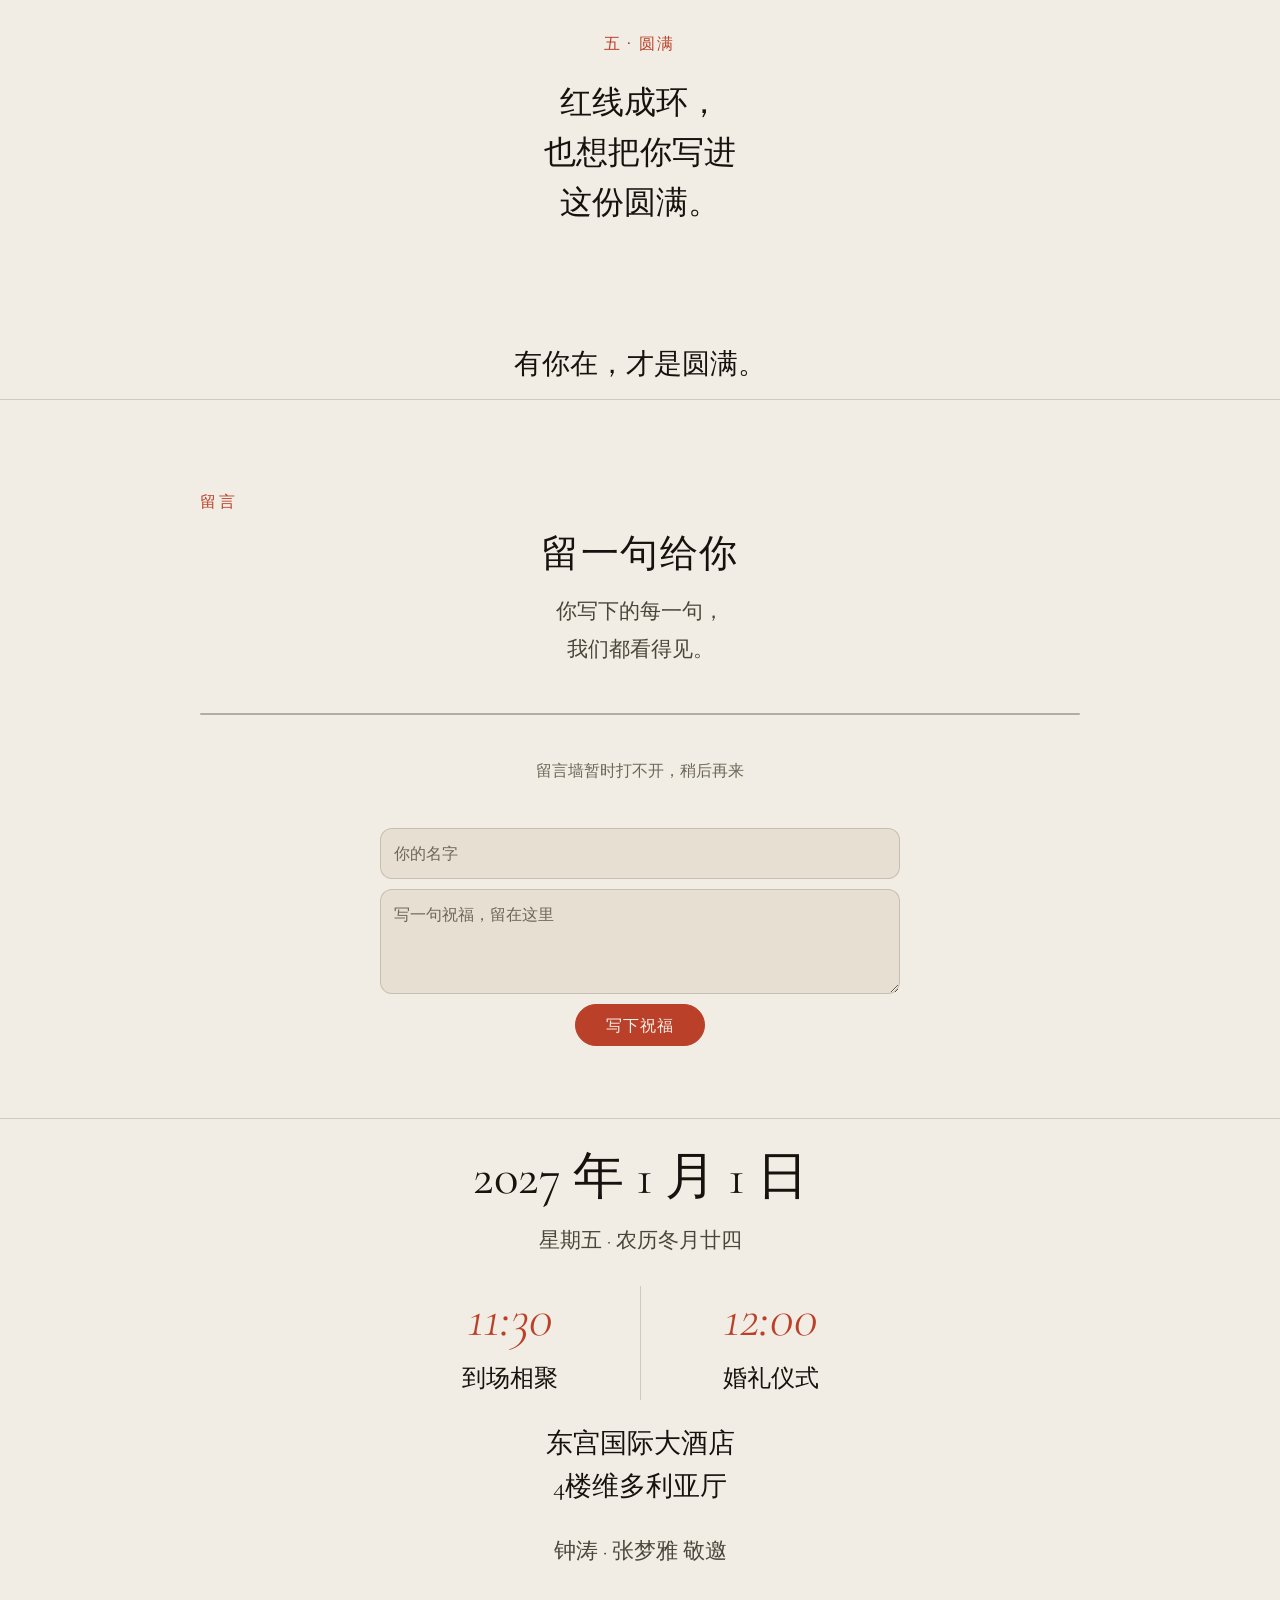
==== commit fa12a66a: "fix(web): 同步小程序版三处改动——气球名字改钟涛/张梦雅、月亮换PNG(B款月海分明)、牵线第4张换新图" ====
--- a/index.html
+++ b/index.html
@@ -12,9 +12,9 @@
     <link rel="preload" href="./fonts/cormorant-var.woff2" as="font" type="font/woff2" crossorigin />
     <link rel="preload" href="./fonts/instrument-var.woff2" as="font" type="font/woff2" crossorigin />
     <title>一线 · 同心｜钟涛与张梦雅的婚礼｜2027年1月1日</title>
-    <script type="module" crossorigin src="./assets/main-D43wTzJE.js"></script>
-    <link rel="modulepreload" crossorigin href="./assets/effects-BBeDdloI.js">
-    <link rel="stylesheet" crossorigin href="./assets/effects-CmTKzqk4.css">
+    <script type="module" crossorigin src="./assets/main-BMhXXNF3.js"></script>
+    <link rel="modulepreload" crossorigin href="./assets/effects-Jcc_GY1H.js">
+    <link rel="stylesheet" crossorigin href="./assets/effects-DSUOSszI.css">
     <link rel="stylesheet" crossorigin href="./assets/main-Cfg9pDoX.css">
   </head>
   <body>
--- a/assets/effects-DSUOSszI.css
+++ b/assets/effects-DSUOSszI.css
@@ -0,0 +1 @@
+@font-face{font-family:Cormorant;src:url(../fonts/cormorant-var.woff2)format("woff2");font-weight:300 700;font-style:normal;font-display:swap}@font-face{font-family:Cormorant;src:url(../fonts/cormorant-var-italic.woff2)format("woff2");font-weight:300 700;font-style:italic;font-display:swap}@font-face{font-family:Instrument Sans;src:url(../fonts/instrument-var.woff2)format("woff2");font-weight:400 700;font-style:normal;font-display:swap}@property --night{syntax:"<number>";inherits:true;initial-value:0}:root{--night:0;--cut:clamp(0, calc((var(--night) - .44) / .12), 1);--mix:calc(var(--cut) * 100%);--paper-day:#f2ede4;--paper-night:#14100c;--deep-day:#e7dfd1;--deep-night:#1f1a14;--ink-day:#16130f;--ink-night:#efe8d9;--ink2-day:#4b453b;--ink2-night:#b6ad9b;--ink3-day:#6d6659;--ink3-night:#968e7d;--thread-day:#ba4029;--thread-night:#f4643f;--paper:color-mix(in oklab, var(--paper-night) var(--mix), var(--paper-day));--paper-deep:color-mix(in oklab, var(--deep-night) var(--mix), var(--deep-day));--ink:color-mix(in oklab, var(--ink-night) var(--mix), var(--ink-day));--ink-2:color-mix(in oklab, var(--ink2-night) var(--mix), var(--ink2-day));--ink-3:color-mix(in oklab, var(--ink3-night) var(--mix), var(--ink3-day));--thread:color-mix(in oklab, var(--thread-night) var(--mix), var(--thread-day));--rule:color-mix(in srgb, var(--ink) 16%, transparent);--serif:"Cormorant", "Songti SC", "STSong", "Noto Serif CJK SC", serif;--sans:"Instrument Sans", "PingFang SC", "Microsoft YaHei", system-ui, sans-serif;--measure:min(880px, 88vw);--cp:0;--tp:0;--lightningcss-light:initial;--lightningcss-dark: ;color-scheme:light;-webkit-text-size-adjust:100%}*,:before,:after{box-sizing:border-box}html{scroll-behavior:auto}body{background:var(--paper);color:var(--ink);font-family:var(--serif);font-synthesis-weight:none;margin:0;font-size:17px;line-height:1.55;transition:background-color .12s linear,color .12s linear;overflow-x:clip}body:after{content:"";z-index:60;pointer-events:none;opacity:calc(.055 * (1 - var(--night)));background-image:url("data:image/svg+xml,%3Csvg xmlns='http://www.w3.org/2000/svg' width='180' height='180'%3E%3Cfilter id='n'%3E%3CfeTurbulence type='fractalNoise' baseFrequency='0.85' numOctaves='3'/%3E%3C/filter%3E%3Crect width='180' height='180' filter='url(%23n)'/%3E%3C/svg%3E");position:fixed;inset:0}body.holding{-webkit-user-select:none;user-select:none;cursor:grabbing}::selection{background:var(--thread);color:var(--paper)}:focus-visible{outline:2px solid var(--thread);outline-offset:4px;border-radius:1px}.moon{z-index:0;pointer-events:none;opacity:clamp(0, calc((var(--night) - .66) * 3), 1);position:fixed;inset:0}.moon__disc{width:min(16.5vmin,130px);height:auto;transform:translate(-50%, -50%) translateY(calc((1 - var(--tp)) * 6vh));position:absolute;top:13%;left:74%}.stage{z-index:1;pointer-events:none;position:fixed;inset:0}.pull-backdrop{z-index:1;pointer-events:none;opacity:0;position:fixed;top:0;left:0;overflow:hidden}.pull-backdrop img{filter:blur(clamp(2px,.35vw,3px));max-width:none;position:absolute}.page{z-index:2;position:relative}.page,.colophon{opacity:calc(1 - 4 * var(--cut) * (1 - var(--cut)))}.skip{z-index:80;background:var(--ink);color:var(--paper);font:500 12px/1 var(--sans);letter-spacing:.1em;text-transform:uppercase;padding:10px 16px;text-decoration:none;position:fixed;top:12px;left:12px;transform:translateY(-160%)}.skip:focus{transform:none}.chapter{padding-inline:max(20px, env(safe-area-inset-left));flex-direction:column;align-items:center;display:flex;position:relative}.hold{grid-template-columns:minmax(0,1fr);align-content:center;place-items:center;width:100%;min-height:100svh;display:grid;position:sticky;top:0}.meta{font:500 11px/1.4 var(--sans);letter-spacing:.22em;text-transform:uppercase;color:var(--ink-3);margin:0}.index{font:400 16px/1.4 var(--sans);letter-spacing:.16em;color:var(--thread);margin:0 0 .9rem}.lead{letter-spacing:-.012em;text-wrap:balance;margin:0;font-size:clamp(1.5rem,3.4vw,2.5rem);font-weight:300;line-height:1.45}.body{color:var(--ink-2);max-width:34em;font-size:clamp(1.02rem,1.5vw,1.2rem);line-height:1.9}.visually-hidden{clip-path:inset(50%);white-space:nowrap;width:1px;height:1px;margin:-1px;padding:0;position:absolute;overflow:hidden}.overture{justify-content:center;min-height:100svh;padding-block:clamp(32px,7svh,72px)}.overture__inner{text-align:center;justify-items:center;gap:clamp(24px,5svh,48px);width:min(880px,88vw);display:grid}.overture .meta{font:500 clamp(21px, 3vw, 28px)/1.6 var(--serif);letter-spacing:.07em;color:var(--ink)}.names{gap:clamp(32px,6svh,64px);width:100%;margin:0;display:grid}.names__row{justify-content:center;display:flex}.name{letter-spacing:.12em;text-indent:.12em;white-space:nowrap;font-size:clamp(50px,11.5vw,112px);font-weight:300;line-height:1.2}.overture__meta{justify-items:center;gap:1rem;display:grid}.overture__date{font:500 clamp(20px, 2.4vw, 25px)/1.6 var(--sans);color:var(--ink);gap:.5em;margin:0;display:grid}.overture__venue{font-family:var(--serif);font-size:clamp(20px,2.2vw,24px);line-height:1.6}.hint{font:400 15px/1.6 var(--sans);letter-spacing:.1em;color:var(--ink-2);margin:0}.jump{font:500 15px/1.6 var(--sans);letter-spacing:.08em;color:var(--ink-2);border-bottom:1px solid var(--rule);padding:5px 0;text-decoration:none}.jump:hover{color:var(--thread);border-color:var(--thread)}.thread{gap:36px;padding-block:clamp(60px,12svh,120px) 12svh}.thread__head{width:min(560px,86vw)}.legend{margin-top:1.4rem}.thread__story{width:min(620px,100%);padding-top:32px;position:relative}.thread__cord{pointer-events:none;width:100%;height:100%;color:var(--thread);position:absolute;inset:0}.thread__moment{justify-items:center;gap:32px;padding-bottom:clamp(144px,20svh,192px);display:grid;position:relative}.thread__moment:last-child{padding-bottom:0}.thread__photo{aspect-ratio:4/5;border:5px solid var(--paper);background:var(--paper-deep);width:min(78vw,380px);box-shadow:0 1px 0 var(--rule);margin:0;position:relative}.thread__photo img{object-fit:contain;width:100%;height:100%;display:block}.thread__pin{z-index:1;border:2px solid var(--thread);background:var(--paper);border-radius:50%;width:10px;height:10px;position:absolute;top:-9px;left:calc(50% - 5px)}.thread__aside{text-align:center;white-space:pre-line;width:80%;margin:0;font-size:19px;line-height:1.8}.pair{gap:22px;width:min(490px,80%);display:grid}.voice{margin:0;font-size:clamp(19px,2.7vw,23px);font-weight:300;line-height:1.75}.voice--a{text-align:left}.voice--b{text-align:right}.voice__who{font:500 13px/1.5 var(--sans);letter-spacing:.16em;color:var(--thread);margin-bottom:.5rem;display:block}.pull{min-height:175svh}.pull__inner{text-align:center;justify-items:center;gap:clamp(28px,4svh,48px);width:min(720px,88vw);padding-block:4svh;display:grid}.pull__photo{touch-action:pan-y pinch-zoom;-webkit-user-select:none;user-select:none;width:100%;height:clamp(240px,52svh,480px);position:relative}.pull__handle{touch-action:pan-y;cursor:grab;position:absolute;inset:0}.pull__note{font:400 clamp(14px, 1.3vw, 18px)/1.6 var(--serif);letter-spacing:.06em;color:var(--thread);white-space:nowrap;pointer-events:none;opacity:0;will-change:transform, opacity;margin:0;position:fixed;top:0;left:0}.pull__copy{width:100%;max-width:620px}.pull__copy .body{white-space:pre-line;margin:1rem auto 0}.caption{font:400 14px/1.7 var(--sans);letter-spacing:.04em;color:var(--ink-2)}.tie{min-height:235svh}.tie__inner{text-align:center;grid-template-columns:minmax(0,1fr);justify-items:center;gap:12px;width:min(760px,92vw);padding-block:clamp(20px,4svh,40px);display:grid}.tie__inner>.index{margin-bottom:0}.tie__stack{align-items:center;width:100%;min-height:112px;display:grid}.tie__stack>*{grid-area:1/1}.tie__first{opacity:clamp(0, calc(3.34 - var(--tp) * 8.34), 1);justify-items:center;gap:10px;display:grid}.tie__before{color:var(--ink-2);margin:0;font-size:clamp(17px,2.6vw,24px)}.tie__headline{text-wrap:balance;transform:scale(calc(1 + var(--tp) * .04));margin:0;font-size:clamp(34px,9vw,68px);font-weight:300;line-height:1.3}.tie__merged{white-space:pre-line;opacity:clamp(0, calc(var(--tp) * 7.15 - 3), 1);margin:0;font-size:clamp(24px,4.5vw,36px);font-weight:300;line-height:1.6}.tie__knot{width:min(96vw,1000px);height:clamp(200px,32svh,300px)}.tie__after{font:400 clamp(36px, 5vw, 44px)/1.5 var(--serif);white-space:pre-line;color:var(--ink);opacity:clamp(0, calc(var(--tp) * 7.15 - 3.9), 1);margin:0}.day{gap:clamp(40px,8svh,72px);padding-block:14svh 16svh}.day__head{width:var(--measure)}.day__head .lead{font-size:clamp(24px,3.5vw,32px)}.day__date{gap:18px;margin:32px 0 0;display:grid}.day__date time{gap:6px;display:grid}.day__year{font-size:clamp(26px,4vw,36px);line-height:1.3}.day__monthday{color:var(--thread);font-size:clamp(54px,13vw,88px);line-height:1.15}.day__calendar{color:var(--ink-2);font-size:clamp(18px,2.5vw,22px)}.schedule{width:var(--measure);margin:0;padding:0;list-style:none;display:grid}.row{border-top:1px solid var(--rule);grid-template-columns:minmax(100px,.55fr) 1fr;align-items:baseline;column-gap:clamp(16px,4vw,40px);padding:clamp(26px,4svh,42px) 0;display:grid}.row:last-child{border-bottom:1px solid var(--rule)}.row[data-active="1"]{border-top-color:#0000}.row__time{font-variant-numeric:lining-nums;letter-spacing:.01em;color:var(--thread);white-space:nowrap;font:italic 500 clamp(38px,7vw,62px)/1.1 Cormorant,Georgia,serif}.row__name{font-size:clamp(23px,3.8vw,32px);font-weight:300;line-height:1.45;display:block}.row__where{color:var(--ink-2);margin-top:.4em;font-size:17px;display:block}.row__note{font:400 15px/1.7 var(--sans);color:var(--ink-2);margin-top:.6em;display:block}.plate{width:var(--measure);gap:.9rem;margin:0;display:grid}.plate__frame{background:var(--paper-deep);aspect-ratio:1920/1281;position:relative;overflow:hidden}.plate__frame img{object-fit:cover;width:100%;height:100%;display:block}.facts{width:var(--measure);border-top:1px solid var(--rule);grid-template-columns:repeat(auto-fit,minmax(230px,1fr));gap:28px;margin:0;padding-top:2rem;display:grid}.fact dt{font:500 15px/1.6 var(--sans);color:var(--ink-2);margin-bottom:.7rem}.fact dd{margin:0;font-size:20px;line-height:1.75}.ring{padding-block:clamp(80px,14svh,140px) 12px}.ring__inner{text-align:center;justify-items:center;width:100%;display:grid}.ring__message{width:min(58vw,260px);padding-block:12px}.ring__message .index{margin-bottom:24px}.ring__lead{white-space:pre-line;margin:0;font-size:clamp(24px,4vw,32px);font-weight:300;line-height:1.55}.ring__closing{margin:clamp(72px,12svh,104px) 0 0;font-size:clamp(20px,3vw,28px)}.colophon{z-index:2;padding:20px 20px max(88px, calc(64px + env(safe-area-inset-bottom)));text-align:center;border-top:1px solid var(--rule);position:relative}.colophon p{margin:0;font-size:19px;line-height:1.8}.colophon .colophon__date{font:400 clamp(28px, 6.5vw, 38px)/1.5 var(--serif)}.colophon .colophon__calendar{color:var(--ink-2);margin-top:6px;font-size:16px}.colophon__schedule{grid-template-columns:repeat(2,minmax(0,1fr));width:min(360px,100%);margin:26px auto 22px;display:grid}.colophon__schedule p+p{border-left:1px solid var(--rule)}.colophon__schedule time{color:var(--thread);font:italic 500 38px/1.2 Cormorant,Georgia,serif;display:block}.colophon__schedule span{margin-top:6px;font-size:18px;display:block}.colophon .colophon__venue{font-size:20px;line-height:1.6}.colophon .colophon__signature{color:var(--ink-2);margin-top:24px;font-size:17px}@media (width>=800px){.colophon .colophon__date{font-size:clamp(42px,4vw,56px)}.colophon .colophon__calendar{font-size:21px}.colophon__schedule{width:min(520px,100%)}.colophon__schedule time{font-size:54px}.colophon__schedule span{font-size:24px}.colophon .colophon__venue{font-size:27px}.colophon .colophon__signature{font-size:22px}}@media (width<=640px) and (orientation:portrait){.pull__photo{aspect-ratio:4/5;height:auto}}@media (pointer:coarse){.pull__handle{height:var(--pull-touch-height,calc(10svh + 12px));top:30%;bottom:auto;transform:translateY(-50%)}}@media (width<=799px),(pointer:coarse){.colophon{padding-bottom:max(58.667px, calc(38px + env(safe-area-inset-bottom)))}}@media (height<=680px){.overture{padding-block:24px}.overture__inner{gap:20px}.names{gap:28px}.name{font-size:clamp(46px,9vw,70px)}.overture__meta{gap:10px}.overture__date,.overture__venue{font-size:18px}.pull__inner{gap:20px;padding-block:20px}.pull__copy .body{font-size:17px;line-height:1.7}.tie__inner{gap:8px;padding-block:16px}.tie__stack{min-height:100px}}@media (orientation:landscape) and (height<=500px){.hold{position:relative}.pull,.tie{min-height:0}.pull__photo{width:min(100%,97.5svh);height:65svh}}@media (prefers-reduced-motion:reduce){html{scroll-behavior:auto}*,:before,:after{transition-duration:.001ms!important;animation-duration:.001ms!important;animation-iteration-count:1!important}.tie__first{display:none}.tie__merged,.tie__after{opacity:1}}.guestbook{z-index:2;border-top:1px solid var(--rule);background:var(--paper);padding:clamp(64px,10svh,110px) 20px clamp(48px,8svh,80px);position:relative}.guestbook__inner{width:var(--measure);margin:0 auto}.guestbook__title{font:300 clamp(26px, 5vw, 38px)/1.5 var(--serif);text-align:center;letter-spacing:.04em;margin:0}.guestbook__lead{text-align:center;white-space:pre-line;color:var(--ink-2);margin:10px 0 0;font-size:18px;line-height:1.8}.guestbook__list{background:var(--rule);border:1px solid var(--rule);border-radius:14px;gap:1px;margin:clamp(28px,5svh,44px) 0 0;padding:0;list-style:none;display:grid;overflow:hidden}.guestbook__item{background:var(--paper);padding:14px 16px}.guestbook__item-text{white-space:pre-wrap;overflow-wrap:anywhere;margin:0;font-size:17px;line-height:1.75}.guestbook__item-meta{color:var(--ink-3);align-items:baseline;gap:10px;margin:8px 0 0;font-size:13px;display:flex}.guestbook__pin{letter-spacing:.08em;color:var(--thread);border:1px solid var(--thread);border-radius:999px;padding:0 6px;font-size:11px}.guestbook__time{margin-left:auto}.guestbook__note{text-align:center;color:var(--ink-3);margin:clamp(28px,5svh,44px) 0 0;font-size:16px}.guestbook__form{margin:clamp(28px,5svh,44px) 0 0;gap:10px;max-width:520px;margin-inline:auto;display:grid}.guestbook__input,.guestbook__textarea{width:100%;font:400 16px/1.7 var(--sans);color:var(--ink);background:var(--paper-deep);border:1px solid var(--rule);appearance:none;border-radius:12px;padding:11px 13px;transition:border-color .16s}.guestbook__textarea{resize:vertical;min-height:92px}.guestbook__input::placeholder,.guestbook__textarea::placeholder{color:var(--ink-3)}.guestbook__input:focus,.guestbook__textarea:focus{border-color:var(--thread);outline:none}.guestbook__submit{font:500 16px/1 var(--sans);letter-spacing:.06em;color:#f7f2e9;background:var(--thread);border:1px solid var(--thread);cursor:pointer;border-radius:999px;justify-self:center;padding:12px 30px;transition:opacity .16s}.guestbook__submit:disabled{opacity:.55;cursor:default}.guestbook__status{text-align:center;color:var(--ink-3);margin:0;font-size:14px}@media (width>=800px){.guestbook__item-text{font-size:19px}.guestbook__lead{font-size:21px}}.bd{z-index:90;transition:opacity .7s;position:fixed;inset:0;overflow:hidden}.bd.is-out{opacity:0}.bd__veil{background:radial-gradient(120% 90% at 50% 45%,#3a26228c,#1a1412c7);animation:.52s both bd-veil-in;position:absolute;inset:0}.bd__veil--deep{background:radial-gradient(120% 90% at 50% 45%,#281816bd,#0e0b0aeb)}@keyframes bd-veil-in{0%{opacity:0}to{opacity:1}}.bd__hint{text-align:center;letter-spacing:.18em;color:#fff0e699;margin:0;font-size:13px;animation:.7s .6s both bd-veil-in;position:absolute;bottom:6vh;left:0;right:0}.bd__notes{pointer-events:none;position:absolute;inset:0}.bd__note{width:var(--nw);height:calc(var(--nw) * .62);margin:calc(var(--nw) * -.31) 0 0 calc(var(--nw) * -.5);will-change:transform, opacity;font-family:var(--serif);font-size:calc(var(--nw) * .3);letter-spacing:.05em;color:#3a3229b8;border-radius:2px;justify-content:center;align-items:center;line-height:1;animation:1s cubic-bezier(.2,.85,.3,1) both bd-note-in;display:flex;position:absolute;overflow:hidden;box-shadow:0 1px 4px #0000003d}@keyframes bd-note-in{0%{opacity:0;transform:translate(var(--fx), var(--fy)) rotate(var(--r0)) scale(.7)}60%{opacity:1}to{opacity:1;transform:translate(0, 0) rotate(var(--r1)) scale(1)}}.bd.is-out .bd__note{animation:1.3s both bd-note-out}@keyframes bd-note-out{to{opacity:0;transform:translate(0, -110px) rotate(calc(var(--r1) + 26deg)) scale(.92)}}.bd__card{text-align:center;background:#fffcf5f5;border-radius:3px;padding:13px 16px 12px;animation:.9s cubic-bezier(.2,.9,.3,1) both bd-card-in;position:absolute;top:50%;left:50%;transform:translate(-50%,-50%);box-shadow:0 10px 30px #00000052}@keyframes bd-card-in{0%{opacity:0;transform:translate(-50%,-46%)scale(.9)}to{opacity:1;transform:translate(-50%,-50%)scale(1)}}.bd__card-text{font-family:var(--serif);letter-spacing:.03em;color:#3a3229;margin:0;font-size:16px;line-height:1.55}.bd__card-by{letter-spacing:.14em;color:#8d8377;margin:7px 0 0;font-size:11px}.bd__canvas{width:100%;height:100%;position:absolute;inset:0}.bd__core{text-align:center;position:absolute;top:50%;left:50%;transform:translate(-50%,-50%)}.bd__core-text{font-family:var(--serif);letter-spacing:.04em;color:#ffe9d8;margin:0;font-size:clamp(18px,5vw,27px);line-height:1.5}.bd__core-by{letter-spacing:.16em;color:#ffe2ced9;margin:7px 0 0;font-size:12px;font-style:normal}.bd__core--glow{text-shadow:0 0 18px #ff9c788c,0 0 46px #ff786e4d}.bd__core--plate{color:#2f2a23;text-shadow:none}.bd__core--plate .bd__core-by{color:#8d8377}.bd__core--deep{text-shadow:0 0 20px #000000b3}.bd__caps{pointer-events:none;position:absolute;inset:0}.bd__cap{color:#6a503c;letter-spacing:.08em;white-space:nowrap;will-change:transform, opacity;background:#fff0e0e6;border-radius:999px;padding:4px 11px;font-size:clamp(10px,2.5vw,14px);animation:.9s cubic-bezier(.22,.9,.3,1) both bd-cap-in;position:absolute;transform:translate(-50%,-50%);box-shadow:0 2px 10px #0003}@keyframes bd-cap-in{0%{opacity:0;transform:translate(calc(-50% + var(--fx)), calc(-50% + var(--fy))) rotate(calc(var(--r1) * 3)) scale(.8)}to{opacity:1;transform:translate(-50%, -50%) rotate(var(--r1)) scale(1)}}.bd.is-out .bd__cap{animation:1s both bd-cap-out}@keyframes bd-cap-out{0%{opacity:1}to{opacity:0;transform:translate(calc(-50% + var(--fx) * .2), calc(-50% - 140px)) rotate(var(--r1)) scale(.85)}}.bd__core--plate{background:#fffaf2f2;border-radius:4px;padding:12px 15px;box-shadow:0 10px 30px #0000004d}.bd__ring{pointer-events:none;position:absolute;inset:0}.bd__ring-word,.bd__ring-mine{text-align:center;max-width:17vw;line-height:1.2;font-size:var(--fs);letter-spacing:.06em;color:#fff8f0e6;white-space:pre-wrap;word-break:break-word;text-shadow:0 1px 12px #00000073;will-change:transform, opacity;animation:.9s cubic-bezier(.22,.9,.3,1) both bd-ring-in;position:absolute;transform:translate(-50%,-50%)}@keyframes bd-ring-in{0%{opacity:0;transform:translate(calc(-50% + var(--fx,0px)), calc(-50% + var(--fy,0px))) scale(.86)}to{opacity:1;transform:translate(-50%,-50%)scale(1)}}.bd__ring-mine{z-index:2;max-width:40vw;font-size:var(--cfs)}.bd__ring-mine b{letter-spacing:.04em;color:#ffe9d8;text-shadow:0 0 18px #ff9c788c;font-weight:500;display:block}.bd__ring-mine i{letter-spacing:.14em;color:#ffe2ced9;margin-top:6px;font-size:13px;font-style:normal;display:block}.bd__burst{pointer-events:none;position:absolute;inset:0}.bd__burst-word{text-align:center;letter-spacing:.06em;color:#fff3e8f0;text-shadow:0 1px 14px #00000080;will-change:transform, opacity;max-width:20vw;font-size:clamp(12px,3.2vw,17px);animation:4.2s cubic-bezier(.16,.68,.3,1) both bd-burst;position:absolute;transform:translate(-50%,-50%)}@keyframes bd-burst{0%{opacity:0;transform:translate(calc(-50% + var(--fx,0px)), calc(-50% + var(--fy,0px))) scale(.8)}20%{opacity:1}42%{opacity:1;transform:translate(-50%,-50%)scale(1)}to{opacity:0;transform:translate(calc(-50% + var(--bx)), calc(-50% + var(--by))) rotate(var(--br)) scale(.6)}}.bd__core--deep .bd__core-text{font-size:clamp(16px,4.2vw,24px)}.bd__rain{position:absolute;inset:0;overflow:hidden}.bd__drop{opacity:0;text-shadow:0 0 12px #00000059;will-change:transform, opacity;line-height:1;animation-name:bd-drop-fall;animation-timing-function:linear;animation-iteration-count:1;animation-fill-mode:both;position:absolute;top:-12vh}@keyframes bd-drop-fall{0%{opacity:0;transform:translate(0)rotate(0)}12%{opacity:.95}85%{opacity:.9}to{opacity:0;transform:translate(var(--dx), 118vh) rotate(var(--rs))}}.bd__rain .bd__core{z-index:2}@media (prefers-reduced-motion:reduce){.bd__note,.bd__cap,.bd__ring-word,.bd__burst-word{animation-duration:1ms}.bd__ring-mine{animation:none}.bd__drop{display:none}}
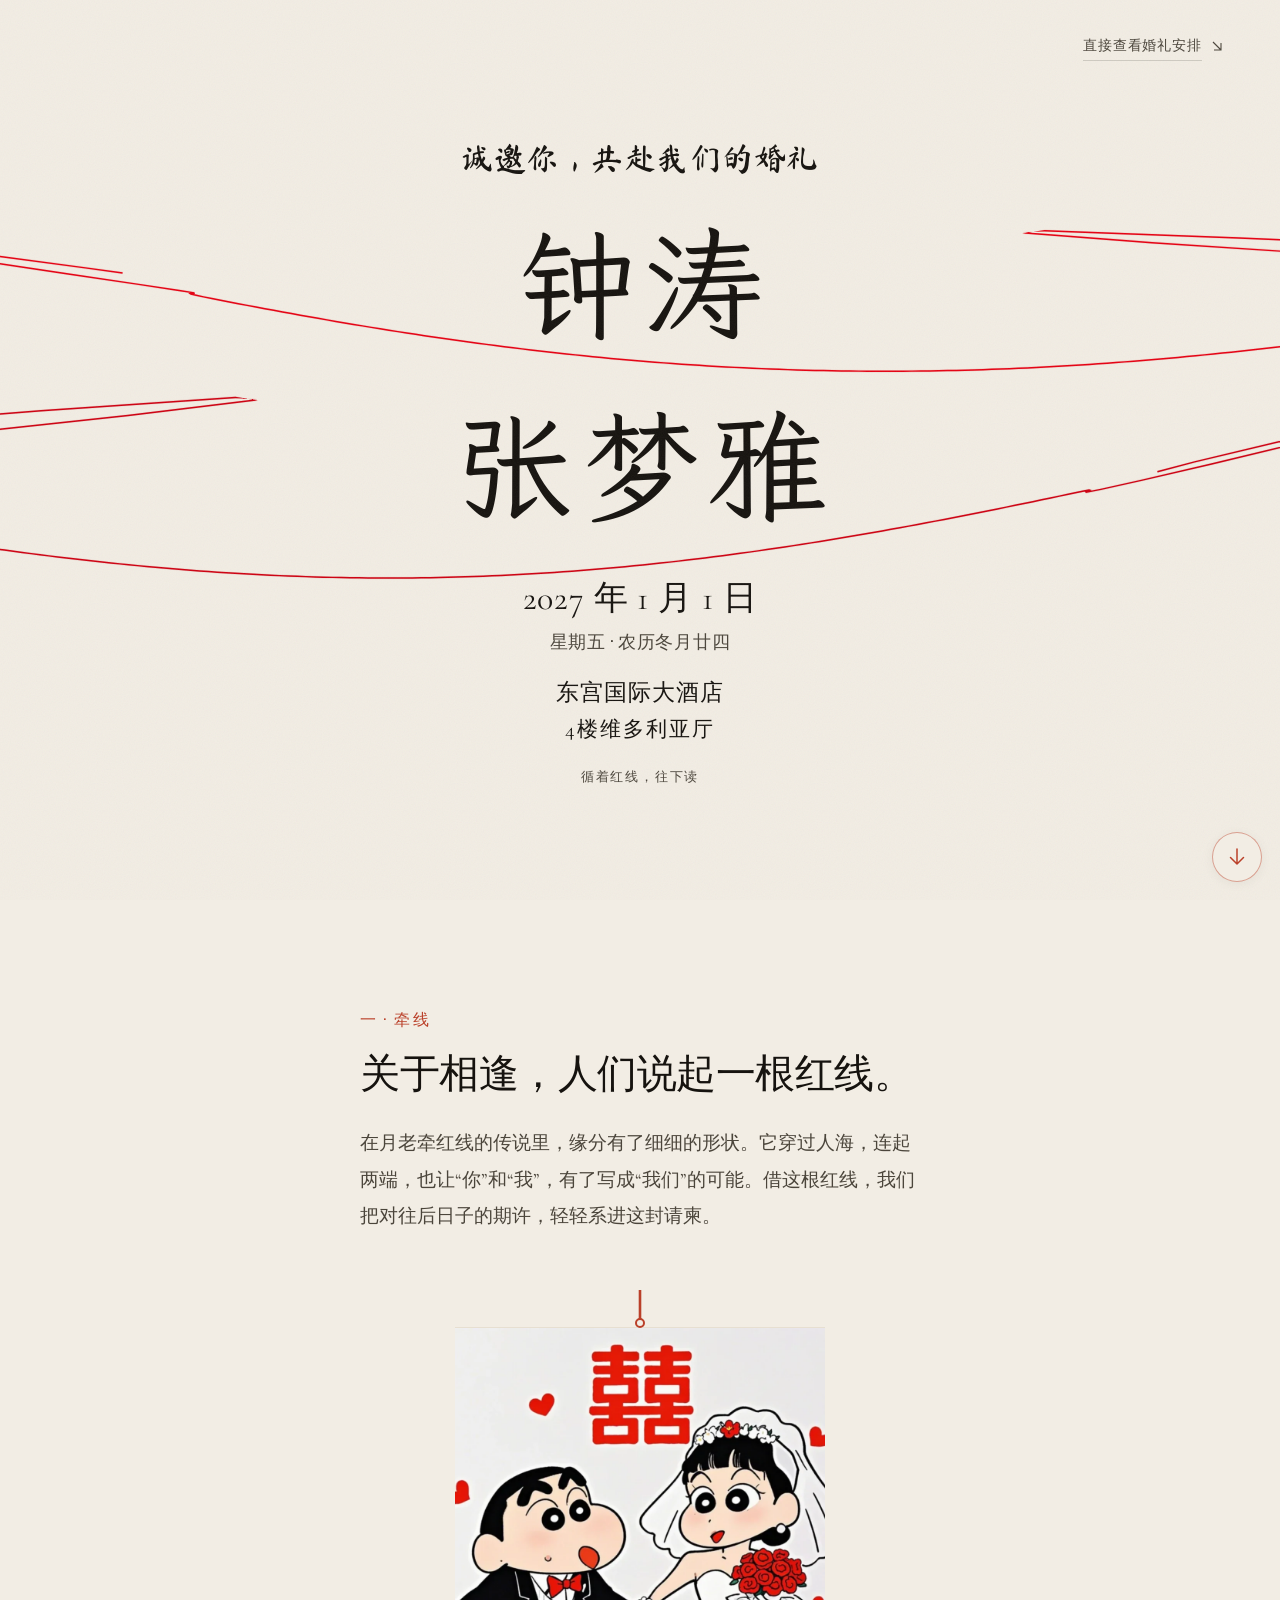
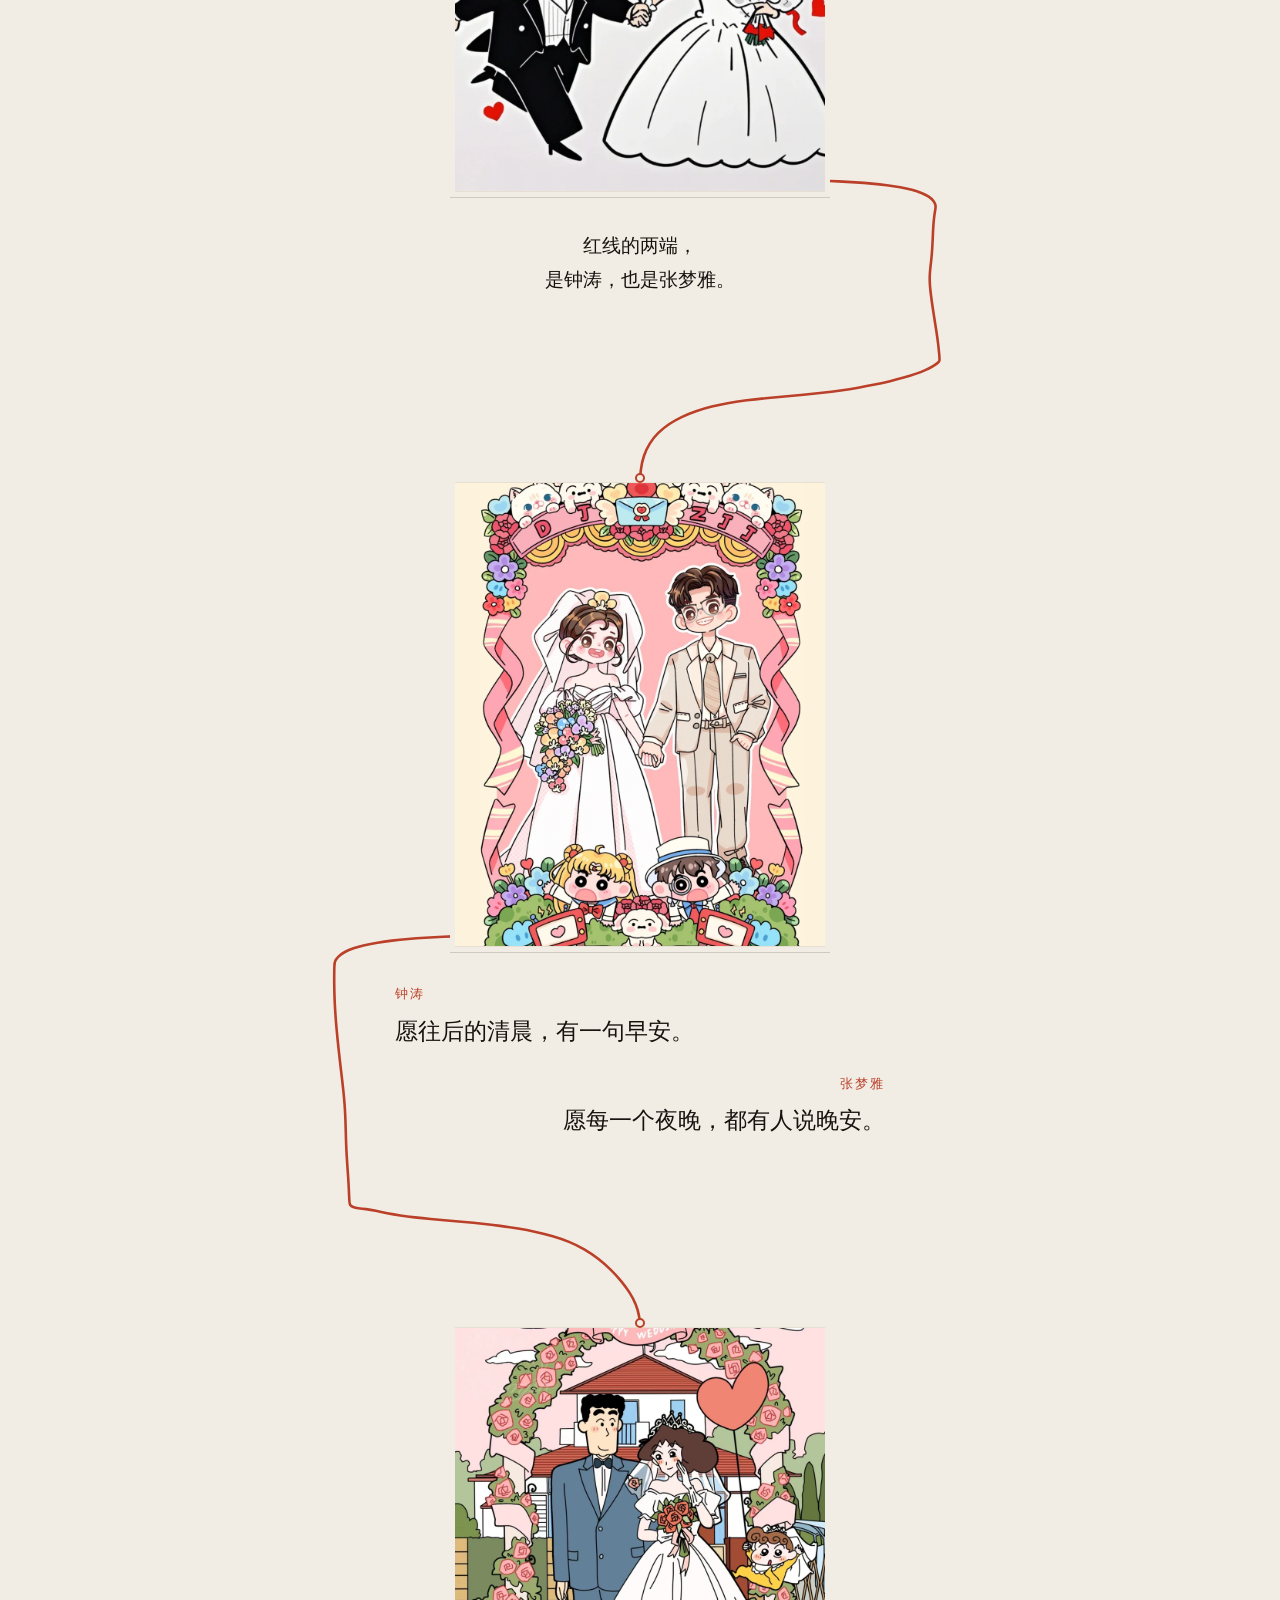
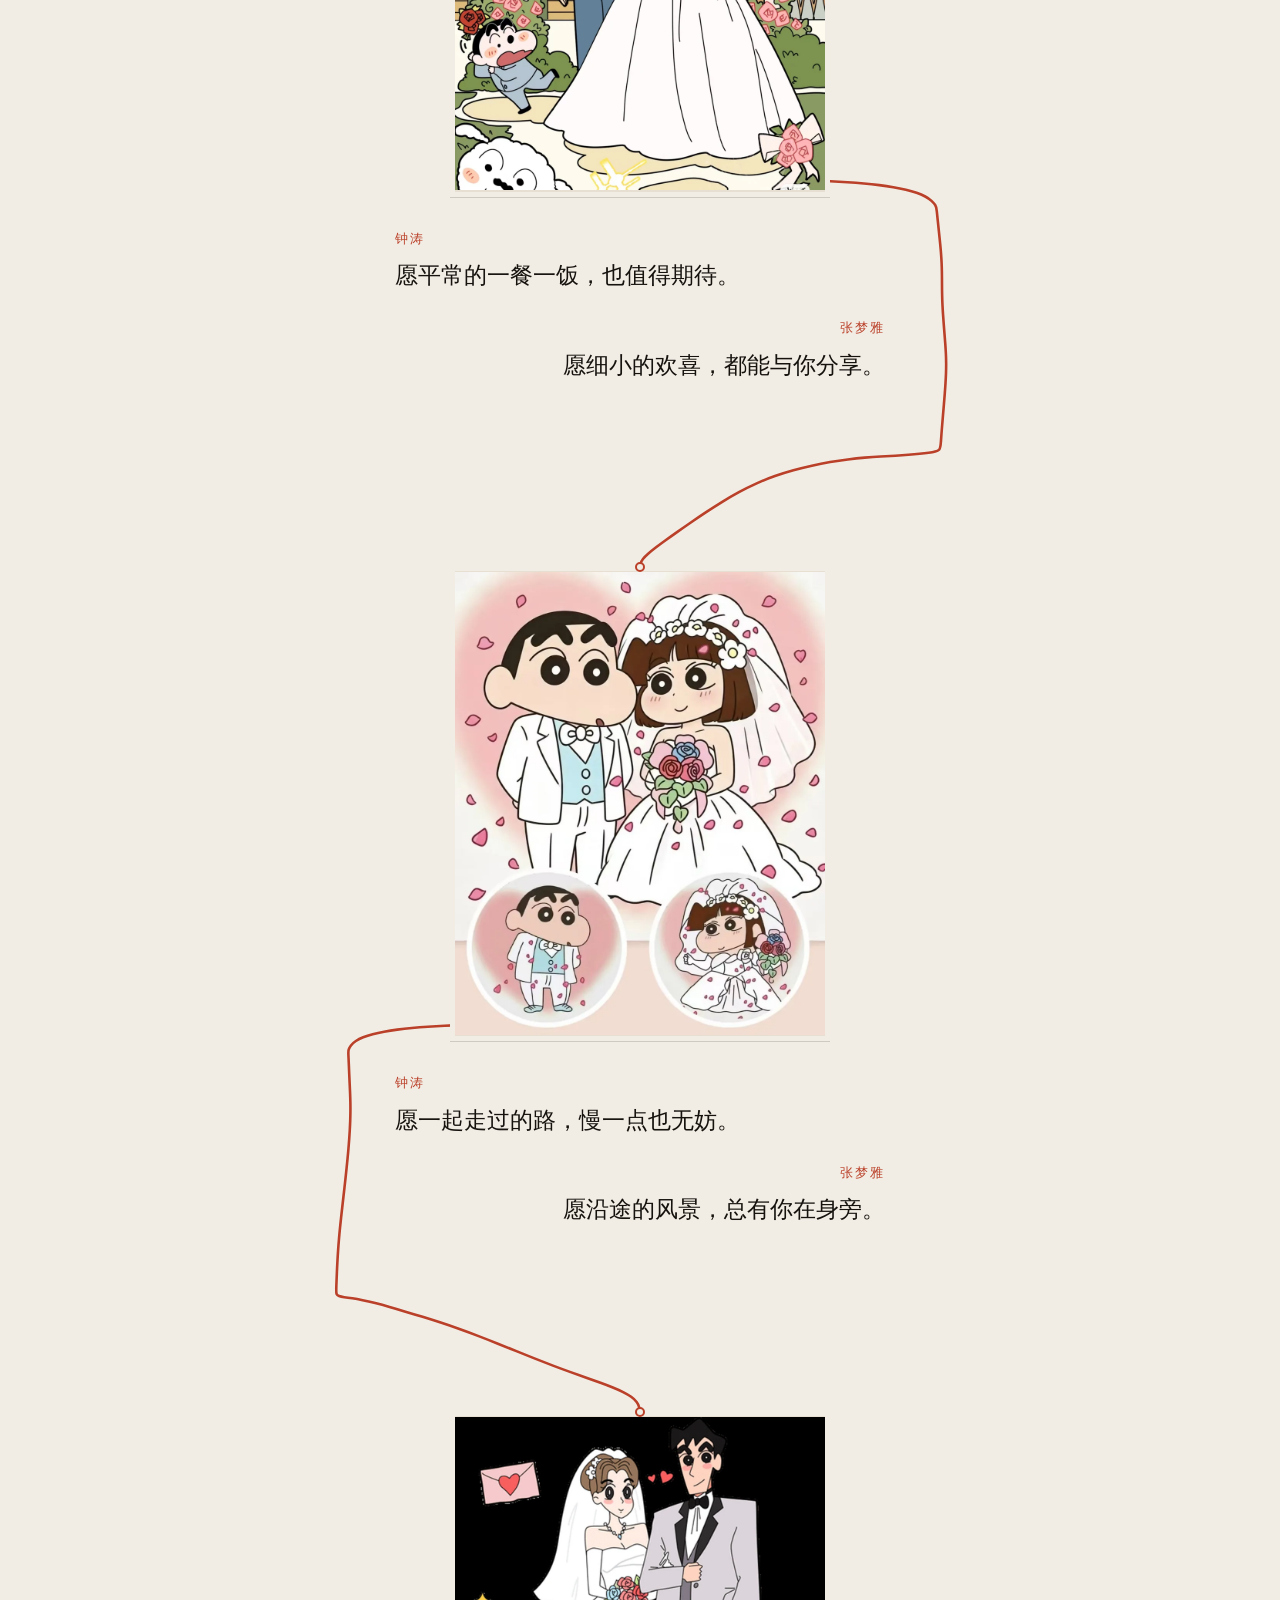
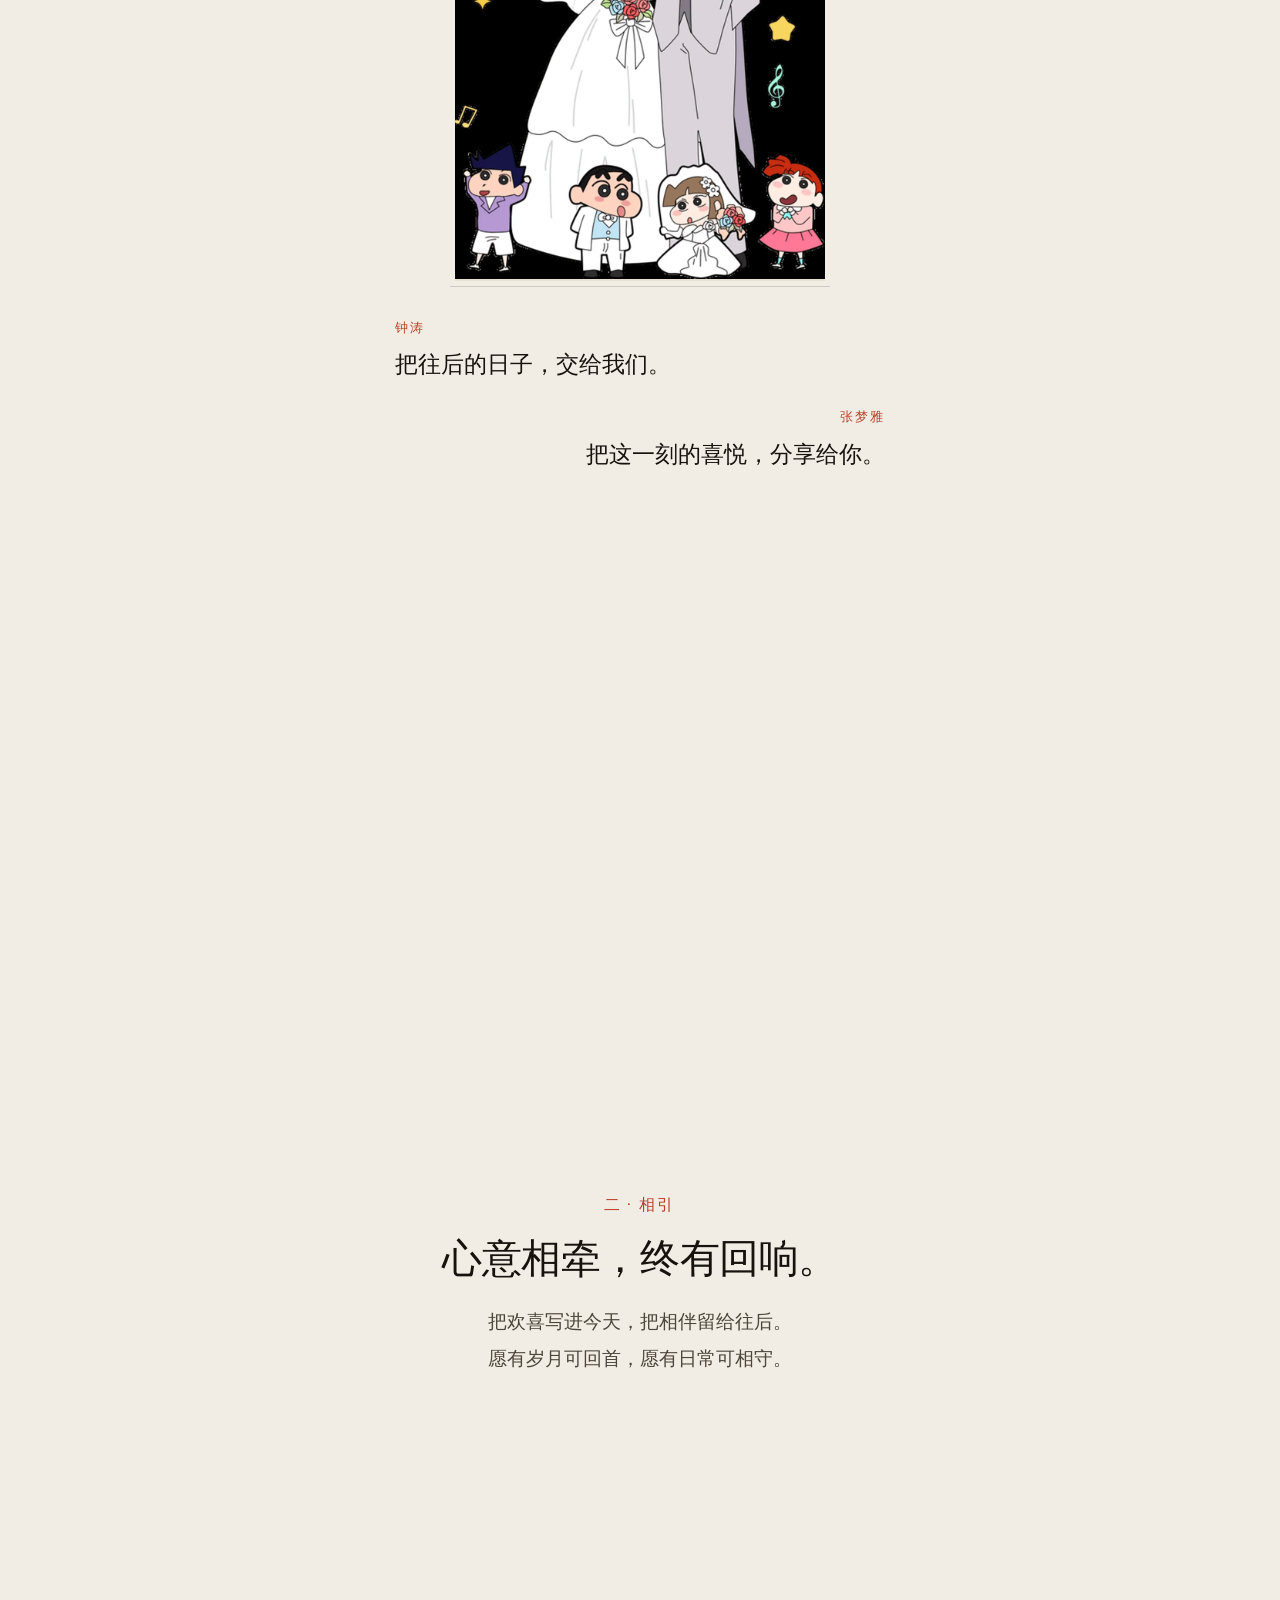
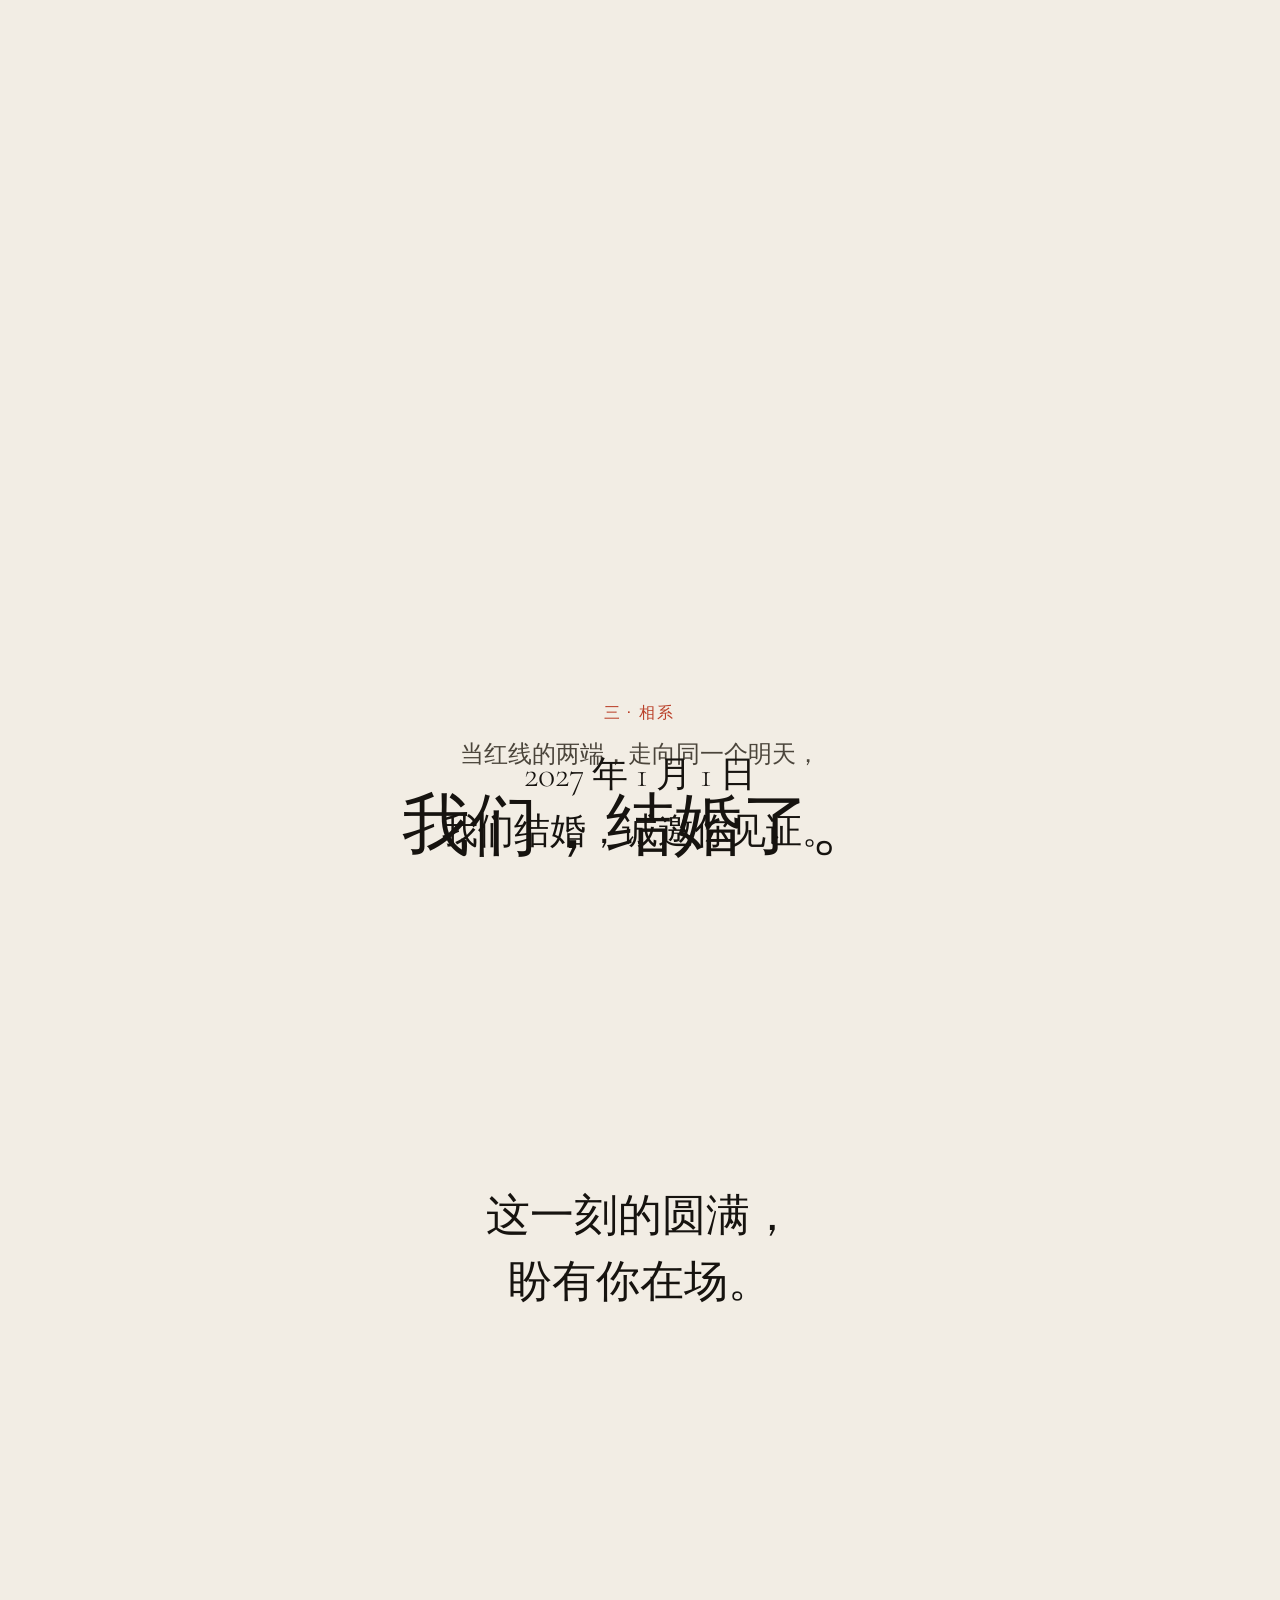
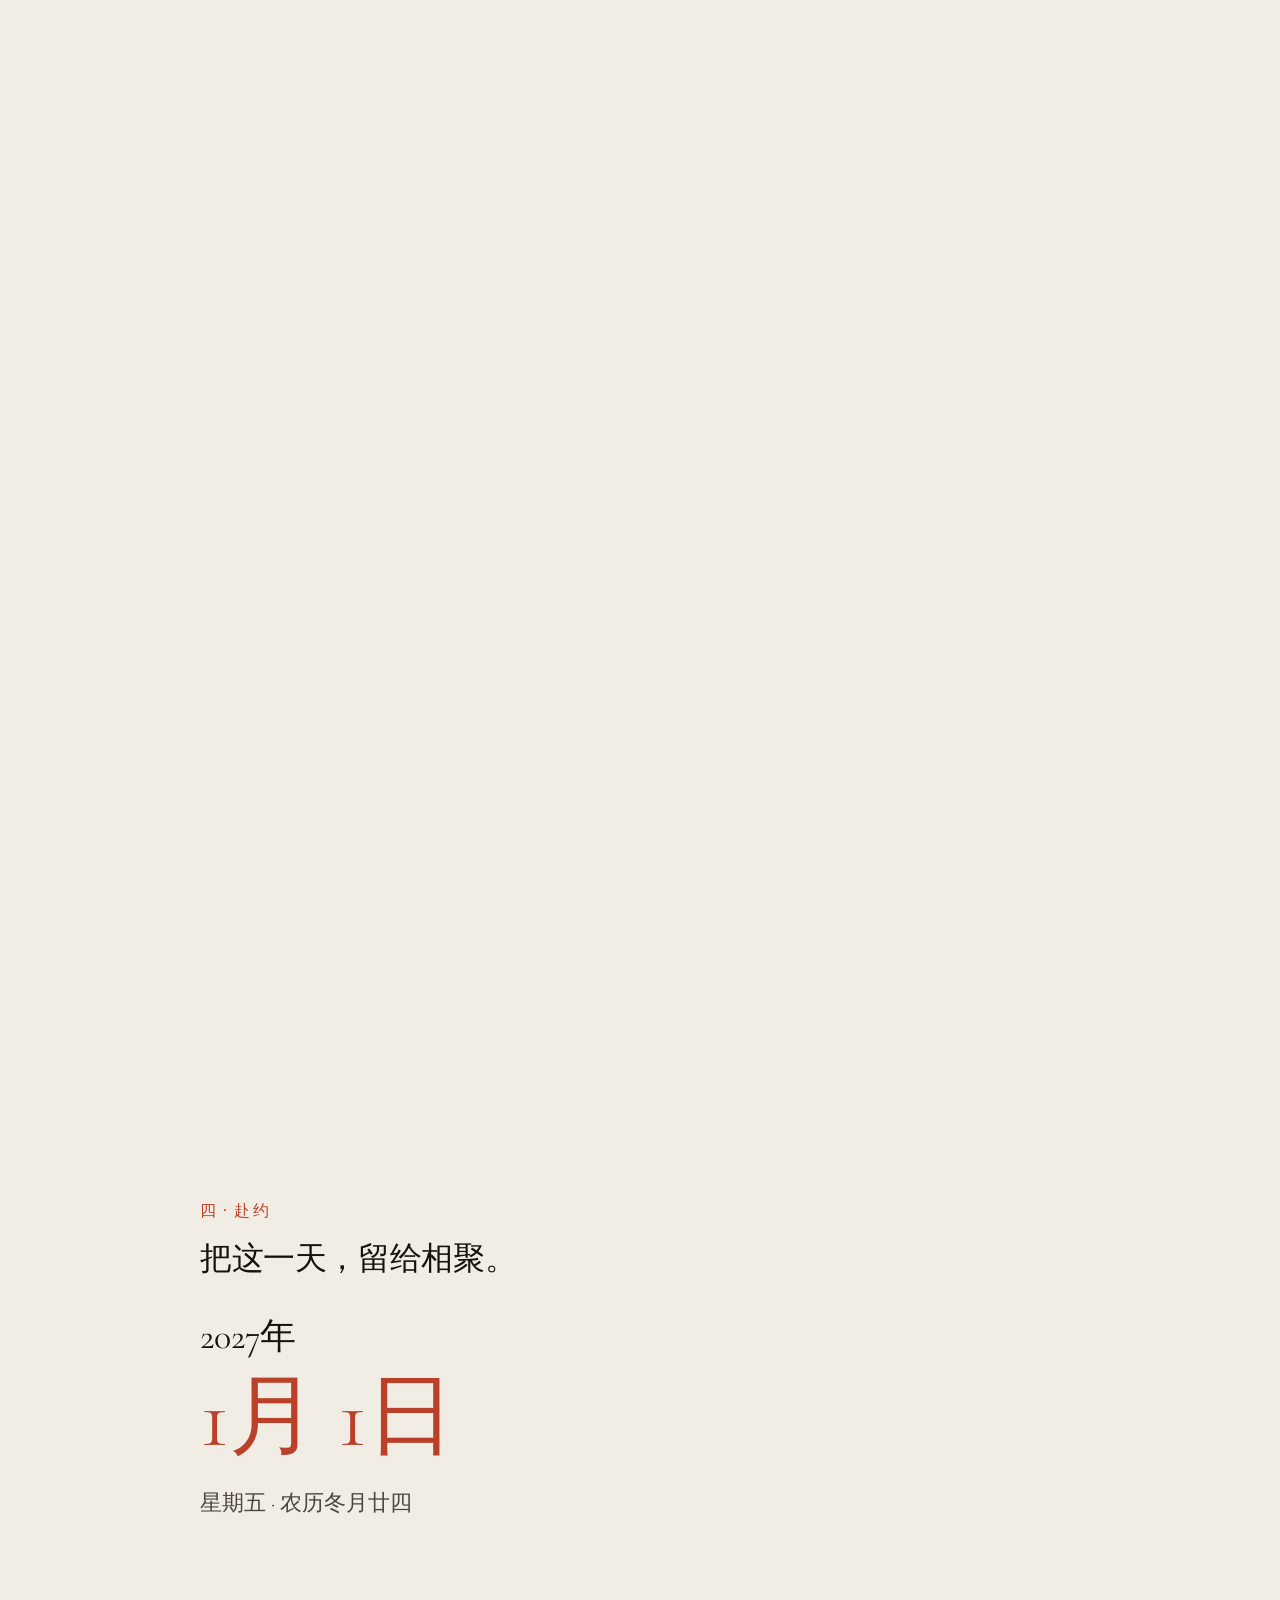
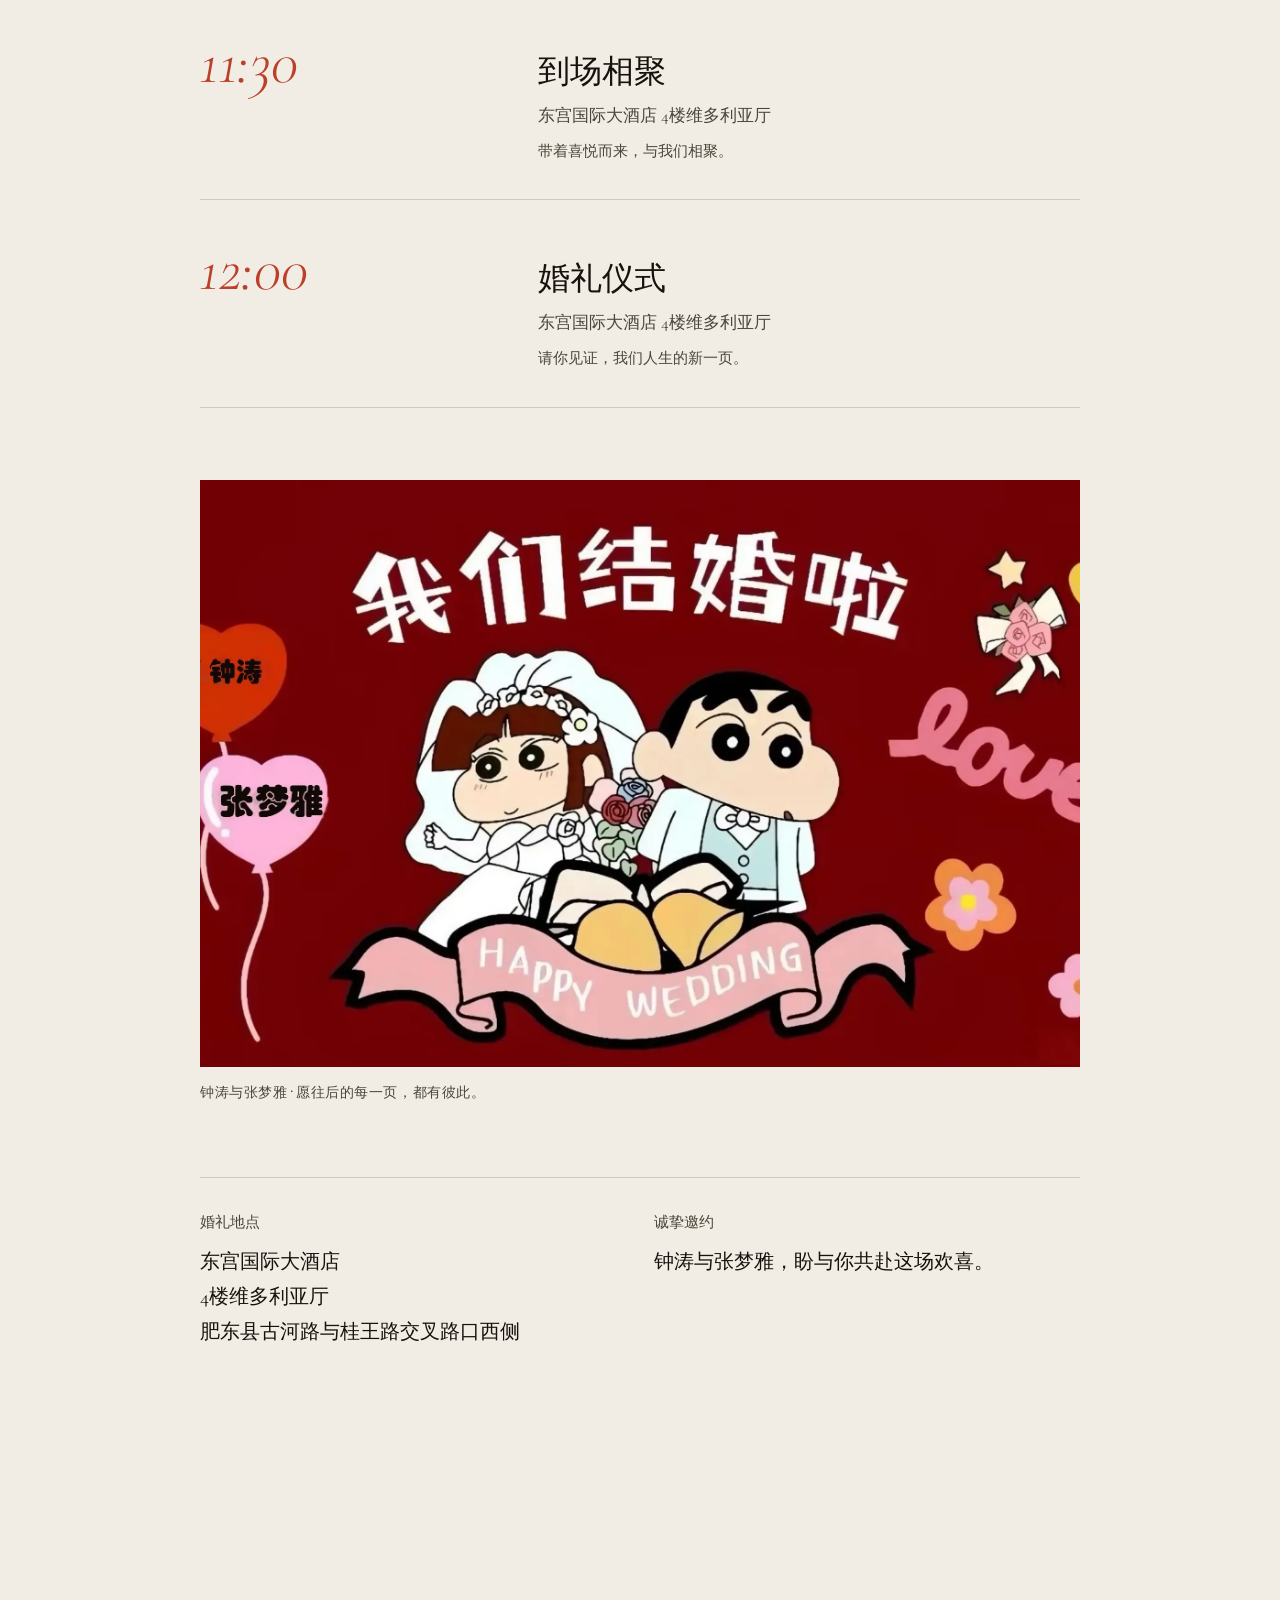
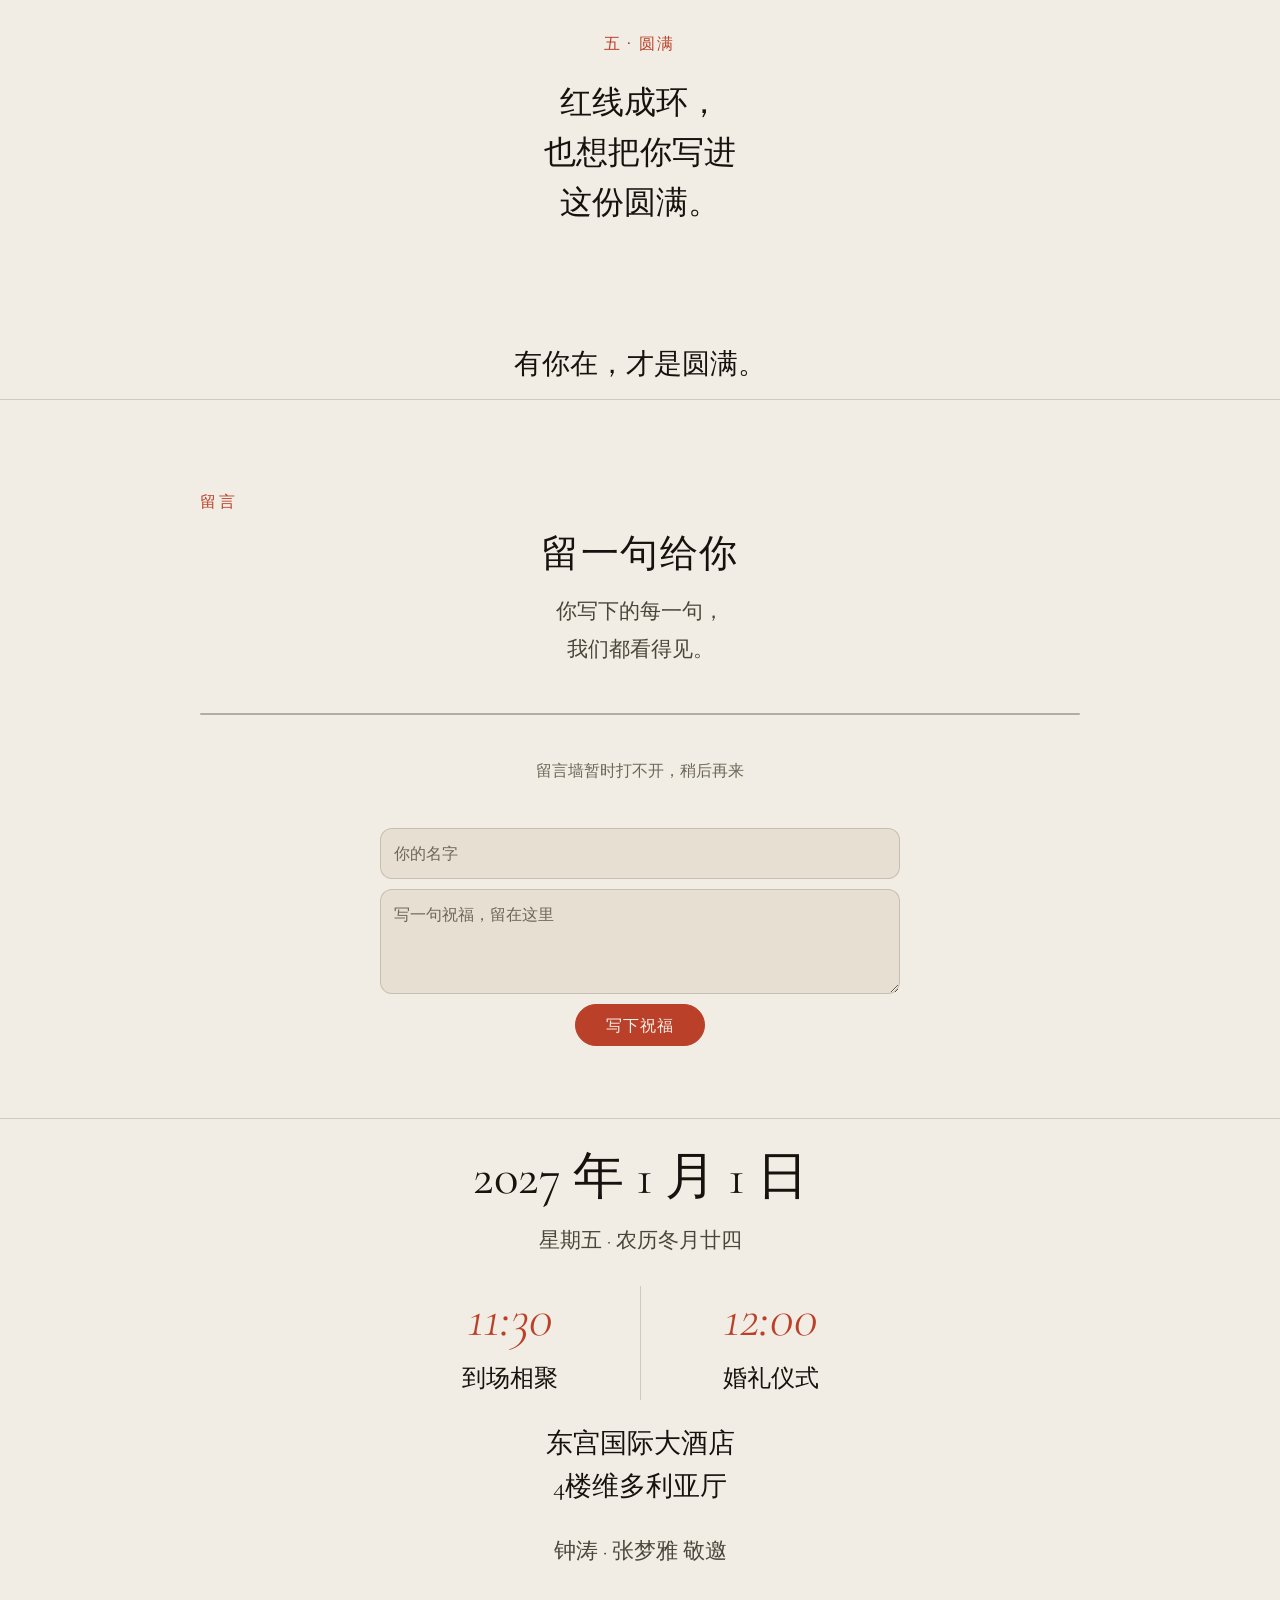
==== commit 8b81afef: "fix(web): 真正替换三处图——气球名字(钟涛/张梦雅)、牵线第4张新图；图片引用加?v=0927b防缓存" ====
--- a/index.html
+++ b/index.html
@@ -12,7 +12,7 @@
     <link rel="preload" href="./fonts/cormorant-var.woff2" as="font" type="font/woff2" crossorigin />
     <link rel="preload" href="./fonts/instrument-var.woff2" as="font" type="font/woff2" crossorigin />
     <title>一线 · 同心｜钟涛与张梦雅的婚礼｜2027年1月1日</title>
-    <script type="module" crossorigin src="./assets/main-BMhXXNF3.js"></script>
+    <script type="module" crossorigin src="./assets/main-DV6Rl8vw.js"></script>
     <link rel="modulepreload" crossorigin href="./assets/effects-Jcc_GY1H.js">
     <link rel="stylesheet" crossorigin href="./assets/effects-DSUOSszI.css">
     <link rel="stylesheet" crossorigin href="./assets/main-Cfg9pDoX.css">
